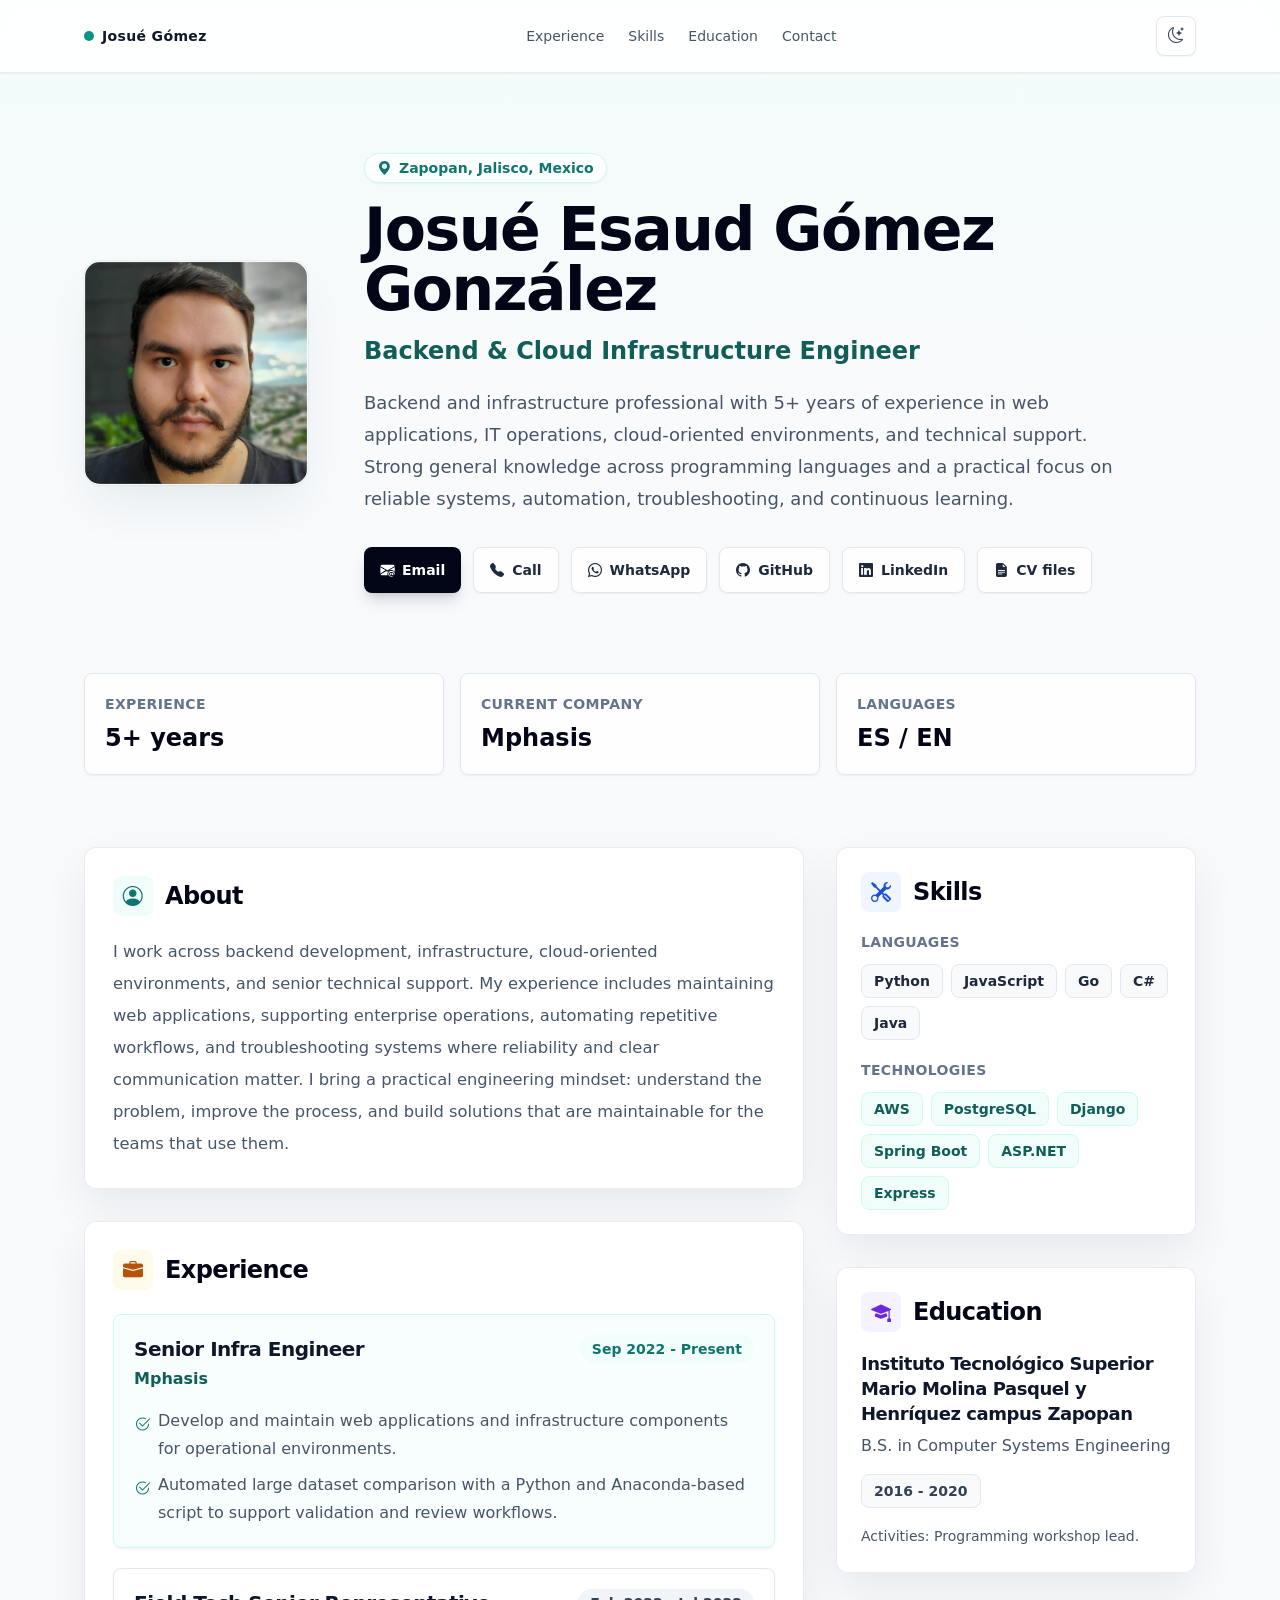
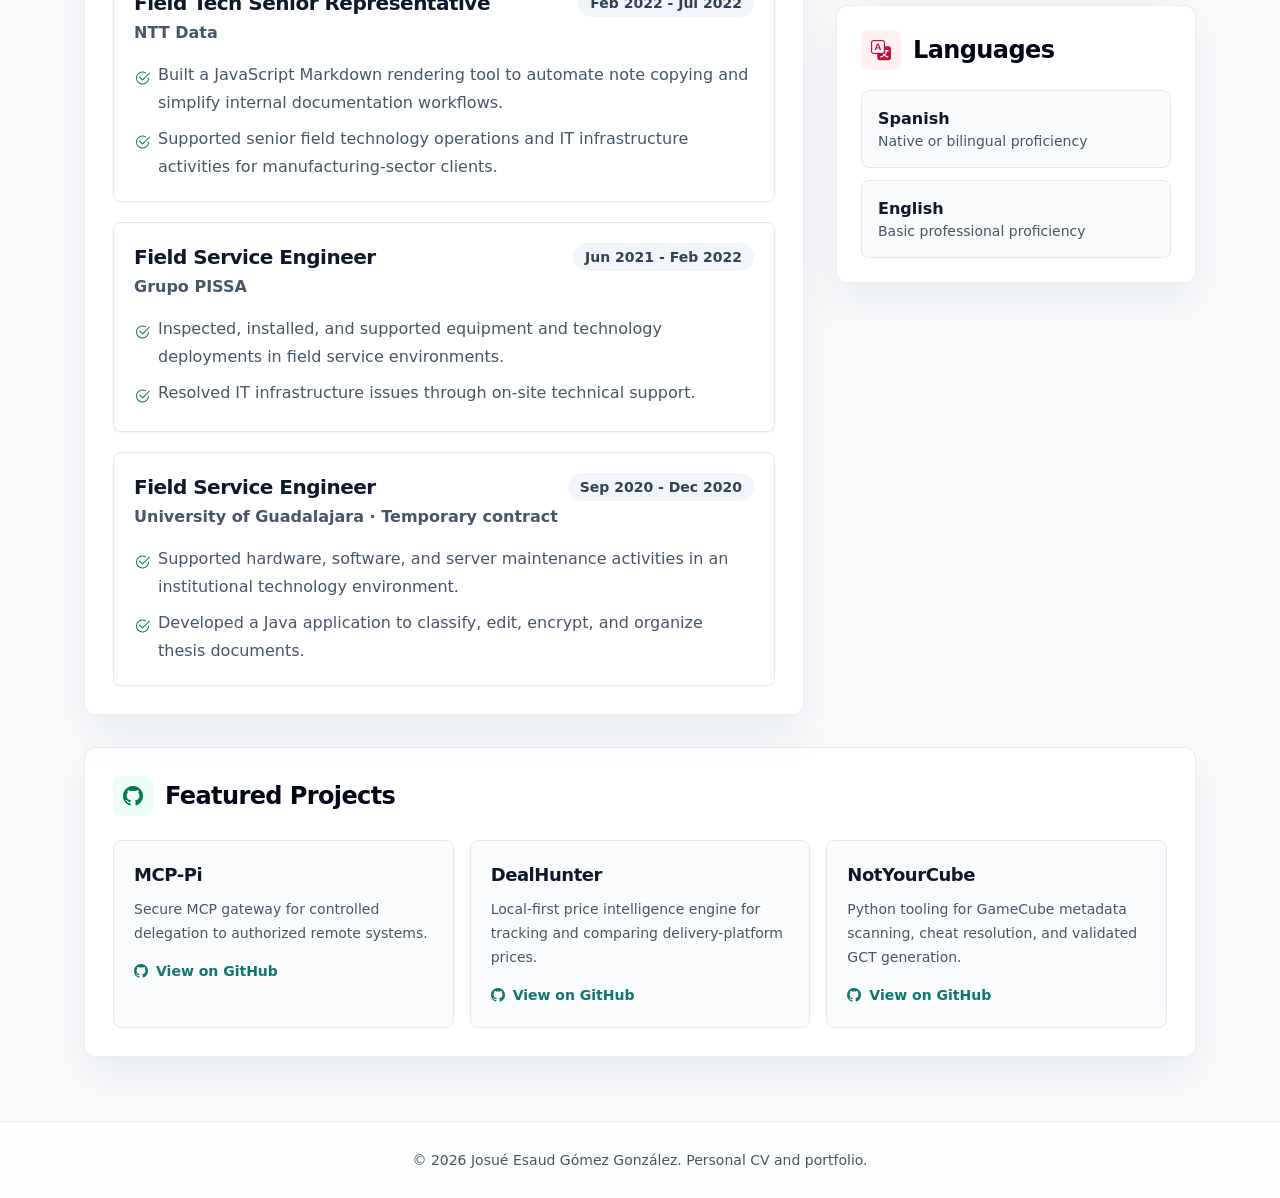
==== index.html @ a902cd9a "Add featured projects to portfolio" ====
<!DOCTYPE html>
<html lang="en">
  <head>
    <meta charset="UTF-8" />
    <meta
      http-equiv="Content-Security-Policy"
      content="default-src 'self'; script-src 'self'; style-src 'self'; img-src 'self'; font-src 'self'; connect-src 'none'; object-src 'none'; base-uri 'self'; form-action 'none'"
    />
    <meta name="viewport" content="width=device-width, initial-scale=1.0" />
    <title>Josué Esaud Gómez González | Backend &amp; Cloud Infrastructure Engineer</title>
    <meta
      name="description"
      content="Professional CV for Josué Esaud Gómez González, Backend & Cloud Infrastructure Engineer in Zapopan, Jalisco, Mexico, focused on backend development, cloud infrastructure, and enterprise support."
    />
    <meta name="author" content="Josué Esaud Gómez González" />
    <meta
      name="keywords"
      content="Josué Esaud Gómez González, Senior Backend Developer, Senior Infra Engineer, backend development, cloud infrastructure, AWS, Python, JavaScript, Go, C#, Java, PostgreSQL, Django, Spring Boot, ASP.NET, Express, Zapopan, Jalisco, Mexico"
    />
    <meta name="robots" content="index, follow" />

    <link rel="canonical" href="https://yorologo.com/" />
    <link rel="icon" href="assets/profile.jpeg" type="image/jpeg" />

    <meta property="og:type" content="profile" />
    <meta property="og:locale" content="en_US" />
    <meta property="og:site_name" content="Josué Esaud Gómez González Portfolio" />
    <meta
      property="og:title"
      content="Josué Esaud Gómez González | Backend &amp; Cloud Infrastructure Engineer"
    />
    <meta
      property="og:description"
      content="Professional portfolio and CV focused on backend development, cloud infrastructure, enterprise support, and automation."
    />
    <meta property="og:url" content="https://yorologo.com/" />
    <meta
      property="og:image"
      content="https://yorologo.com/assets/profile.jpeg"
    />
    <meta property="og:image:alt" content="Josué Esaud Gómez González profile photo" />

    <meta name="twitter:card" content="summary" />
    <meta
      name="twitter:title"
      content="Josué Esaud Gómez González | Backend &amp; Cloud Infrastructure Engineer"
    />
    <meta
      name="twitter:description"
      content="Backend development, cloud infrastructure, enterprise support, and automation portfolio based in Zapopan, Jalisco, Mexico."
    />
    <meta
      name="twitter:image"
      content="https://yorologo.com/assets/profile.jpeg"
    />
    <meta name="twitter:image:alt" content="Josué Esaud Gómez González profile photo" />

    <!-- Local, pinned static assets. -->
    <script src="assets/js/site.js"></script>
    <link rel="stylesheet" href="assets/css/site.css" />
    <link rel="stylesheet" href="assets/vendor/bootstrap-icons/bootstrap-icons.min.css" />

  </head>
  <body class="text-slate-700 transition-colors duration-300 dark:text-slate-300">
    <!-- Accessibility: keyboard users can jump past navigation directly to content. -->
    <a
      href="#main-content"
      class="sr-only focus:not-sr-only focus:fixed focus:left-4 focus:top-4 focus:z-50 focus:rounded-lg focus:bg-slate-950 focus:px-4 focus:py-3 focus:text-sm focus:font-semibold focus:text-white dark:focus:bg-white dark:focus:text-slate-950"
    >
      Skip to main content
    </a>

    <div class="min-h-screen">
      <!-- Header / Navigation -->
      <header class="sticky top-0 z-40 border-b border-slate-200/80 bg-white/85 shadow-sm shadow-slate-900/5 backdrop-blur-xl dark:border-slate-800/80 dark:bg-slate-950/80 dark:shadow-black/20">
        <div class="mx-auto flex max-w-6xl items-center justify-between gap-4 px-5 py-4">
          <a
            href="#top"
            class="inline-flex items-center gap-2 text-sm font-semibold tracking-wide text-slate-900 dark:text-white"
            aria-label="Go to top of Josué Esaud Gómez González portfolio"
          >
            <span class="h-2.5 w-2.5 rounded-full bg-teal-600 dark:bg-teal-300" aria-hidden="true"></span>
            Josué Gómez
          </a>
          <nav class="hidden items-center gap-6 text-sm font-medium text-slate-600 dark:text-slate-300 md:flex" aria-label="Primary navigation">
            <a href="#experience" class="hover:text-teal-700 dark:hover:text-teal-300">Experience</a>
            <a href="#skills" class="hover:text-teal-700 dark:hover:text-teal-300">Skills</a>
            <a href="#education" class="hover:text-teal-700 dark:hover:text-teal-300">Education</a>
            <a href="#contact" class="hover:text-teal-700 dark:hover:text-teal-300">Contact</a>
          </nav>
          <button
            id="themeToggle"
            type="button"
            class="inline-flex h-10 w-10 items-center justify-center rounded-lg border border-slate-200 bg-white text-slate-700 shadow-sm transition hover:border-teal-700 hover:text-teal-700 hover:shadow-md dark:border-slate-700 dark:bg-slate-900 dark:text-slate-200 dark:hover:border-teal-300 dark:hover:text-teal-300"
            aria-label="Toggle dark mode"
          >
            <i id="themeIcon" class="bi bi-moon-stars" aria-hidden="true"></i>
          </button>
        </div>
      </header>

      <main id="main-content">
        <!-- Hero -->
        <section id="top" class="scroll-mt-24 mx-auto grid max-w-6xl items-center gap-10 px-5 py-14 md:grid-cols-[240px_1fr] md:py-20" aria-labelledby="profile-heading">
          <div class="mx-auto h-52 w-52 overflow-hidden rounded-2xl border border-white/80 bg-slate-200 shadow-2xl shadow-teal-900/10 ring-1 ring-slate-900/5 dark:border-slate-800 dark:bg-slate-800 dark:shadow-black/40 dark:ring-white/10 md:mx-0 md:h-56 md:w-56">
            <img
              src="assets/profile.jpeg"
              alt="Josué Esaud Gómez González profile photo"
              width="400"
              height="400"
              loading="eager"
              decoding="async"
              fetchpriority="high"
              class="h-full w-full object-cover"
            />
          </div>

          <div class="text-center md:text-left">
            <p class="mb-4 inline-flex items-center gap-2 rounded-full border border-teal-100 bg-white/80 px-3 py-1 text-sm font-semibold text-teal-700 shadow-sm dark:border-teal-900/60 dark:bg-teal-950/70 dark:text-teal-200">
              <i class="bi bi-geo-alt-fill" aria-hidden="true"></i>
              Zapopan, Jalisco, Mexico
            </p>
            <h1 id="profile-heading" class="text-4xl font-extrabold leading-tight tracking-tight text-slate-950 dark:text-white md:text-6xl">
              Josué Esaud Gómez González
            </h1>
            <p class="mt-4 text-xl font-semibold text-teal-800 dark:text-teal-200 md:text-2xl">
              Backend &amp; Cloud Infrastructure Engineer
            </p>
            <p class="mt-5 max-w-3xl text-lg leading-8 text-slate-600 dark:text-slate-300">
              Backend and infrastructure professional with 5+ years of experience in web applications, IT operations, cloud-oriented environments, and technical support. Strong general knowledge across programming languages and a practical focus on reliable systems, automation, troubleshooting, and continuous learning.
            </p>

            <!-- Contact -->
            <nav id="contact" class="scroll-mt-24 mt-8 flex flex-wrap justify-center gap-3 md:justify-start" aria-label="Contact links">
              <a
                href="mailto:esaud@hotmail.es"
                class="inline-flex items-center gap-2 rounded-lg bg-slate-950 px-4 py-3 text-sm font-semibold text-white shadow-lg shadow-slate-900/15 transition hover:-translate-y-0.5 hover:bg-teal-800 hover:shadow-xl dark:bg-white dark:text-slate-950 dark:shadow-black/30 dark:hover:bg-teal-100"
                aria-label="Send email to Josué Esaud Gómez González"
              >
                <i class="bi bi-envelope-at-fill" aria-hidden="true"></i>
                Email
              </a>
              <a
                href="tel:+523321380874"
                class="inline-flex items-center gap-2 rounded-lg border border-slate-200 bg-white/90 px-4 py-3 text-sm font-semibold text-slate-800 shadow-sm transition hover:-translate-y-0.5 hover:border-teal-700 hover:text-teal-700 hover:shadow-md dark:border-slate-700 dark:bg-slate-900/90 dark:text-slate-100 dark:hover:border-teal-300 dark:hover:text-teal-300"
                aria-label="Call Josué Esaud Gómez González"
              >
                <i class="bi bi-telephone-fill" aria-hidden="true"></i>
                Call
              </a>
              <a
                href="https://wa.me/523321380874"
                target="_blank"
                rel="noopener noreferrer"
                class="inline-flex items-center gap-2 rounded-lg border border-slate-200 bg-white/90 px-4 py-3 text-sm font-semibold text-slate-800 shadow-sm transition hover:-translate-y-0.5 hover:border-green-600 hover:text-green-700 hover:shadow-md dark:border-slate-700 dark:bg-slate-900/90 dark:text-slate-100 dark:hover:border-green-400 dark:hover:text-green-300"
                aria-label="Open WhatsApp chat with Josué Esaud Gómez González in a new tab"
              >
                <i class="bi bi-whatsapp" aria-hidden="true"></i>
                WhatsApp
              </a>
              <a
                href="https://github.com/yorologo?tab=repositories"
                target="_blank"
                rel="noopener noreferrer"
                class="inline-flex items-center gap-2 rounded-lg border border-slate-200 bg-white/90 px-4 py-3 text-sm font-semibold text-slate-800 shadow-sm transition hover:-translate-y-0.5 hover:border-slate-900 hover:text-slate-950 hover:shadow-md dark:border-slate-700 dark:bg-slate-900/90 dark:text-slate-100 dark:hover:border-white"
                aria-label="Open Josué Esaud Gómez González GitHub repositories in a new tab"
              >
                <i class="bi bi-github" aria-hidden="true"></i>
                GitHub
              </a>
              <a
                href="https://www.linkedin.com/in/josu%C3%A9-esaud-g%C3%B3mez-gonz%C3%A1lez-85bb54135/"
                target="_blank"
                rel="noopener noreferrer"
                class="inline-flex items-center gap-2 rounded-lg border border-slate-200 bg-white/90 px-4 py-3 text-sm font-semibold text-slate-800 shadow-sm transition hover:-translate-y-0.5 hover:border-blue-600 hover:text-blue-700 hover:shadow-md dark:border-slate-700 dark:bg-slate-900/90 dark:text-slate-100 dark:hover:border-blue-400 dark:hover:text-blue-300"
                aria-label="Open Josué Esaud Gómez González LinkedIn profile in a new tab"
              >
                <i class="bi bi-linkedin" aria-hidden="true"></i>
                LinkedIn
              </a>
              <a
                href="https://drive.google.com/drive/folders/1YwnIzEDvr6CcGWLk0XiVJ188honRPQJV?usp=sharing"
                target="_blank"
                rel="noopener noreferrer"
                class="inline-flex items-center gap-2 rounded-lg border border-slate-200 bg-white/90 px-4 py-3 text-sm font-semibold text-slate-800 shadow-sm transition hover:-translate-y-0.5 hover:border-red-600 hover:text-red-700 hover:shadow-md dark:border-slate-700 dark:bg-slate-900/90 dark:text-slate-100 dark:hover:border-red-400 dark:hover:text-red-300"
                aria-label="Open Josué Esaud Gómez González CV files folder in a new tab"
              >
                <i class="bi bi-file-earmark-text-fill" aria-hidden="true"></i>
                CV files
              </a>
            </nav>
          </div>
        </section>

        <!-- Mobile Quick Links -->
        <nav class="mx-auto -mt-6 grid w-full max-w-md grid-cols-2 gap-3 px-5 pb-10 sm:max-w-2xl sm:grid-cols-4 md:hidden" aria-label="Quick links">
          <a href="#experience" class="inline-flex items-center justify-center whitespace-nowrap rounded-lg border border-slate-200 bg-white/90 px-3 py-2 text-center text-sm font-semibold text-slate-700 shadow-sm dark:border-slate-800 dark:bg-slate-900/90 dark:text-slate-200">Experience</a>
          <a href="#skills" class="inline-flex items-center justify-center whitespace-nowrap rounded-lg border border-slate-200 bg-white/90 px-3 py-2 text-center text-sm font-semibold text-slate-700 shadow-sm dark:border-slate-800 dark:bg-slate-900/90 dark:text-slate-200">Skills</a>
          <a href="#education" class="inline-flex items-center justify-center whitespace-nowrap rounded-lg border border-slate-200 bg-white/90 px-3 py-2 text-center text-sm font-semibold text-slate-700 shadow-sm dark:border-slate-800 dark:bg-slate-900/90 dark:text-slate-200">Education</a>
          <a href="#contact" class="inline-flex items-center justify-center whitespace-nowrap rounded-lg border border-slate-200 bg-white/90 px-3 py-2 text-center text-sm font-semibold text-slate-700 shadow-sm dark:border-slate-800 dark:bg-slate-900/90 dark:text-slate-200">Contact</a>
        </nav>

        <!-- Professional Summary -->
        <section class="mx-auto grid max-w-6xl gap-4 px-5 pb-10 md:grid-cols-3" aria-label="Professional summary">
          <div class="rounded-lg border border-slate-200 bg-white/90 p-5 shadow-sm transition hover:-translate-y-0.5 hover:border-teal-200 hover:shadow-md dark:border-slate-800 dark:bg-slate-900/90 dark:hover:border-teal-900">
            <p class="text-sm font-semibold uppercase tracking-wide text-slate-500 dark:text-slate-400">Experience</p>
            <p class="mt-2 text-2xl font-bold text-slate-950 dark:text-white">5+ years</p>
          </div>
          <div class="rounded-lg border border-slate-200 bg-white/90 p-5 shadow-sm transition hover:-translate-y-0.5 hover:border-teal-200 hover:shadow-md dark:border-slate-800 dark:bg-slate-900/90 dark:hover:border-teal-900">
            <p class="text-sm font-semibold uppercase tracking-wide text-slate-500 dark:text-slate-400">Current Company</p>
            <p class="mt-2 text-2xl font-bold text-slate-950 dark:text-white">Mphasis</p>
          </div>
          <div class="rounded-lg border border-slate-200 bg-white/90 p-5 shadow-sm transition hover:-translate-y-0.5 hover:border-teal-200 hover:shadow-md dark:border-slate-800 dark:bg-slate-900/90 dark:hover:border-teal-900">
            <p class="text-sm font-semibold uppercase tracking-wide text-slate-500 dark:text-slate-400">Languages</p>
            <p class="mt-2 text-2xl font-bold text-slate-950 dark:text-white">ES / EN</p>
          </div>
        </section>

        <!-- Main Content Grid -->
        <div class="mx-auto grid max-w-6xl gap-8 px-5 py-8 lg:grid-cols-[minmax(0,1fr)_360px]">
          <div class="space-y-8">
            <!-- About -->
            <section class="section-card rounded-xl border border-slate-200/80 bg-white/95 p-7 dark:border-slate-800 dark:bg-slate-900/95" aria-labelledby="about-heading">
              <div class="mb-5 flex items-center gap-3">
                <span class="inline-flex h-10 w-10 items-center justify-center rounded-lg bg-teal-50 text-teal-700 dark:bg-teal-950 dark:text-teal-200">
                  <i class="bi bi-person-circle text-xl" aria-hidden="true"></i>
                </span>
                <h2 id="about-heading" class="text-2xl font-extrabold tracking-tight text-slate-950 dark:text-white">About</h2>
              </div>
              <p class="max-w-4xl text-[1.02rem] leading-8 text-slate-600 dark:text-slate-300">
                I work across backend development, infrastructure, cloud-oriented environments, and senior technical support. My experience includes maintaining web applications, supporting enterprise operations, automating repetitive workflows, and troubleshooting systems where reliability and clear communication matter. I bring a practical engineering mindset: understand the problem, improve the process, and build solutions that are maintainable for the teams that use them.
              </p>
            </section>

            <!-- Experience -->
            <section id="experience" class="scroll-mt-24 section-card rounded-xl border border-slate-200/80 bg-white/95 p-7 dark:border-slate-800 dark:bg-slate-900/95" aria-labelledby="experience-heading">
              <div class="mb-6 flex items-center gap-3">
                <span class="inline-flex h-10 w-10 items-center justify-center rounded-lg bg-amber-50 text-amber-700 dark:bg-amber-950 dark:text-amber-200">
                  <i class="bi bi-briefcase-fill text-xl" aria-hidden="true"></i>
                </span>
                <h2 id="experience-heading" class="text-2xl font-extrabold tracking-tight text-slate-950 dark:text-white">Experience</h2>
              </div>

              <div class="space-y-5">
                <article class="rounded-lg border border-teal-100 bg-teal-50/45 p-5 shadow-sm dark:border-teal-900/50 dark:bg-teal-950/20">
                  <div class="flex flex-col gap-2 md:flex-row md:items-start md:justify-between">
                    <div>
                      <h3 class="text-xl font-extrabold tracking-tight text-slate-900 dark:text-white">Senior Infra Engineer</h3>
                      <p class="mt-1 font-semibold text-teal-800 dark:text-teal-200">Mphasis</p>
                    </div>
                    <p class="rounded-full bg-teal-50 px-3 py-1 text-sm font-semibold text-teal-700 dark:bg-teal-950 dark:text-teal-200">Sep 2022 - Present</p>
                  </div>
                  <ul class="mt-4 space-y-2 leading-7 text-slate-600 dark:text-slate-300">
                    <li class="flex gap-2">
                      <i class="bi bi-check2-circle mt-1 text-teal-700 dark:text-teal-300" aria-hidden="true"></i>
                      <span>Develop and maintain web applications and infrastructure components for operational environments.</span>
                    </li>
                    <li class="flex gap-2">
                      <i class="bi bi-check2-circle mt-1 text-teal-700 dark:text-teal-300" aria-hidden="true"></i>
                      <span>Automated large dataset comparison with a Python and Anaconda-based script to support validation and review workflows.</span>
                    </li>
                  </ul>
                </article>

                <article class="rounded-lg border border-slate-200 bg-white/70 p-5 shadow-sm dark:border-slate-800 dark:bg-slate-950/30">
                  <div class="flex flex-col gap-2 md:flex-row md:items-start md:justify-between">
                    <div>
                      <h3 class="text-xl font-extrabold tracking-tight text-slate-900 dark:text-white">Field Tech Senior Representative</h3>
                      <p class="mt-1 font-semibold text-slate-600 dark:text-slate-300">NTT Data</p>
                    </div>
                    <p class="rounded-full bg-slate-100 px-3 py-1 text-sm font-semibold text-slate-700 dark:bg-slate-800 dark:text-slate-200">Feb 2022 - Jul 2022</p>
                  </div>
                  <ul class="mt-4 space-y-2 leading-7 text-slate-600 dark:text-slate-300">
                    <li class="flex gap-2">
                      <i class="bi bi-check2-circle mt-1 text-teal-700 dark:text-teal-300" aria-hidden="true"></i>
                      <span>Built a JavaScript Markdown rendering tool to automate note copying and simplify internal documentation workflows.</span>
                    </li>
                    <li class="flex gap-2">
                      <i class="bi bi-check2-circle mt-1 text-teal-700 dark:text-teal-300" aria-hidden="true"></i>
                      <span>Supported senior field technology operations and IT infrastructure activities for manufacturing-sector clients.</span>
                    </li>
                  </ul>
                </article>

                <article class="rounded-lg border border-slate-200 bg-white/70 p-5 shadow-sm dark:border-slate-800 dark:bg-slate-950/30">
                  <div class="flex flex-col gap-2 md:flex-row md:items-start md:justify-between">
                    <div>
                      <h3 class="text-xl font-extrabold tracking-tight text-slate-900 dark:text-white">Field Service Engineer</h3>
                      <p class="mt-1 font-semibold text-slate-600 dark:text-slate-300">Grupo PISSA</p>
                    </div>
                    <p class="rounded-full bg-slate-100 px-3 py-1 text-sm font-semibold text-slate-700 dark:bg-slate-800 dark:text-slate-200">Jun 2021 - Feb 2022</p>
                  </div>
                  <ul class="mt-4 space-y-2 leading-7 text-slate-600 dark:text-slate-300">
                    <li class="flex gap-2">
                      <i class="bi bi-check2-circle mt-1 text-teal-700 dark:text-teal-300" aria-hidden="true"></i>
                      <span>Inspected, installed, and supported equipment and technology deployments in field service environments.</span>
                    </li>
                    <li class="flex gap-2">
                      <i class="bi bi-check2-circle mt-1 text-teal-700 dark:text-teal-300" aria-hidden="true"></i>
                      <span>Resolved IT infrastructure issues through on-site technical support.</span>
                    </li>
                  </ul>
                </article>

                <article class="rounded-lg border border-slate-200 bg-white/70 p-5 shadow-sm dark:border-slate-800 dark:bg-slate-950/30">
                  <div class="flex flex-col gap-2 md:flex-row md:items-start md:justify-between">
                    <div>
                      <h3 class="text-xl font-extrabold tracking-tight text-slate-900 dark:text-white">Field Service Engineer</h3>
                      <p class="mt-1 font-semibold text-slate-600 dark:text-slate-300">University of Guadalajara · Temporary contract</p>
                    </div>
                    <p class="rounded-full bg-slate-100 px-3 py-1 text-sm font-semibold text-slate-700 dark:bg-slate-800 dark:text-slate-200">Sep 2020 - Dec 2020</p>
                  </div>
                  <ul class="mt-4 space-y-2 leading-7 text-slate-600 dark:text-slate-300">
                    <li class="flex gap-2">
                      <i class="bi bi-check2-circle mt-1 text-teal-700 dark:text-teal-300" aria-hidden="true"></i>
                      <span>Supported hardware, software, and server maintenance activities in an institutional technology environment.</span>
                    </li>
                    <li class="flex gap-2">
                      <i class="bi bi-check2-circle mt-1 text-teal-700 dark:text-teal-300" aria-hidden="true"></i>
                      <span>Developed a Java application to classify, edit, encrypt, and organize thesis documents.</span>
                    </li>
                  </ul>
                </article>
              </div>
            </section>
          </div>

          <!-- Sidebar -->
          <aside class="space-y-8 lg:sticky lg:top-24 lg:self-start">
            <!-- Skills -->
            <section id="skills" class="scroll-mt-24 section-card rounded-xl border border-slate-200/80 bg-white/95 p-6 dark:border-slate-800 dark:bg-slate-900/95" aria-labelledby="skills-heading">
              <div class="mb-5 flex items-center gap-3">
                <span class="inline-flex h-10 w-10 items-center justify-center rounded-lg bg-blue-50 text-blue-700 dark:bg-blue-950 dark:text-blue-200">
                  <i class="bi bi-tools text-xl" aria-hidden="true"></i>
                </span>
                <h2 id="skills-heading" class="text-2xl font-extrabold tracking-tight text-slate-950 dark:text-white">Skills</h2>
              </div>

              <div class="space-y-5">
                <div>
                  <h3 class="mb-3 text-sm font-bold uppercase tracking-wide text-slate-500 dark:text-slate-400">Languages</h3>
                  <div class="flex flex-wrap gap-2">
                    <span class="rounded-lg border border-slate-200 bg-slate-50 px-3 py-1.5 text-sm font-semibold text-slate-800 dark:border-slate-700 dark:bg-slate-800 dark:text-slate-100">Python</span>
                    <span class="rounded-lg border border-slate-200 bg-slate-50 px-3 py-1.5 text-sm font-semibold text-slate-800 dark:border-slate-700 dark:bg-slate-800 dark:text-slate-100">JavaScript</span>
                    <span class="rounded-lg border border-slate-200 bg-slate-50 px-3 py-1.5 text-sm font-semibold text-slate-800 dark:border-slate-700 dark:bg-slate-800 dark:text-slate-100">Go</span>
                    <span class="rounded-lg border border-slate-200 bg-slate-50 px-3 py-1.5 text-sm font-semibold text-slate-800 dark:border-slate-700 dark:bg-slate-800 dark:text-slate-100">C#</span>
                    <span class="rounded-lg border border-slate-200 bg-slate-50 px-3 py-1.5 text-sm font-semibold text-slate-800 dark:border-slate-700 dark:bg-slate-800 dark:text-slate-100">Java</span>
                  </div>
                </div>

                <div>
                  <h3 class="mb-3 text-sm font-bold uppercase tracking-wide text-slate-500 dark:text-slate-400">Technologies</h3>
                  <div class="flex flex-wrap gap-2">
                    <span class="rounded-lg border border-teal-100 bg-teal-50 px-3 py-1.5 text-sm font-semibold text-teal-800 dark:border-teal-900/70 dark:bg-teal-950 dark:text-teal-200">AWS</span>
                    <span class="rounded-lg border border-teal-100 bg-teal-50 px-3 py-1.5 text-sm font-semibold text-teal-800 dark:border-teal-900/70 dark:bg-teal-950 dark:text-teal-200">PostgreSQL</span>
                    <span class="rounded-lg border border-teal-100 bg-teal-50 px-3 py-1.5 text-sm font-semibold text-teal-800 dark:border-teal-900/70 dark:bg-teal-950 dark:text-teal-200">Django</span>
                    <span class="rounded-lg border border-teal-100 bg-teal-50 px-3 py-1.5 text-sm font-semibold text-teal-800 dark:border-teal-900/70 dark:bg-teal-950 dark:text-teal-200">Spring Boot</span>
                    <span class="rounded-lg border border-teal-100 bg-teal-50 px-3 py-1.5 text-sm font-semibold text-teal-800 dark:border-teal-900/70 dark:bg-teal-950 dark:text-teal-200">ASP.NET</span>
                    <span class="rounded-lg border border-teal-100 bg-teal-50 px-3 py-1.5 text-sm font-semibold text-teal-800 dark:border-teal-900/70 dark:bg-teal-950 dark:text-teal-200">Express</span>
                  </div>
                </div>
              </div>
            </section>

            <!-- Education -->
            <section id="education" class="scroll-mt-24 section-card rounded-xl border border-slate-200/80 bg-white/95 p-6 dark:border-slate-800 dark:bg-slate-900/95" aria-labelledby="education-heading">
              <div class="mb-5 flex items-center gap-3">
                <span class="inline-flex h-10 w-10 items-center justify-center rounded-lg bg-violet-50 text-violet-700 dark:bg-violet-950 dark:text-violet-200">
                  <i class="bi bi-mortarboard-fill text-xl" aria-hidden="true"></i>
                </span>
                <h2 id="education-heading" class="text-2xl font-extrabold tracking-tight text-slate-950 dark:text-white">Education</h2>
              </div>
              <h3 class="text-lg font-extrabold leading-snug tracking-tight text-slate-900 dark:text-white">
                Instituto Tecnológico Superior Mario Molina Pasquel y Henríquez campus Zapopan
              </h3>
              <p class="mt-2 text-slate-600 dark:text-slate-300">B.S. in Computer Systems Engineering</p>
              <p class="mt-4 inline-flex rounded-lg border border-slate-200 bg-slate-50 px-3 py-1.5 text-sm font-semibold text-slate-700 dark:border-slate-700 dark:bg-slate-800 dark:text-slate-200">2016 - 2020</p>
              <p class="mt-4 text-sm leading-6 text-slate-600 dark:text-slate-300">
                Activities: Programming workshop lead.
              </p>
            </section>

            <!-- Languages -->
            <section class="section-card rounded-xl border border-slate-200/80 bg-white/95 p-6 dark:border-slate-800 dark:bg-slate-900/95" aria-labelledby="languages-heading">
              <div class="mb-5 flex items-center gap-3">
                <span class="inline-flex h-10 w-10 items-center justify-center rounded-lg bg-rose-50 text-rose-700 dark:bg-rose-950 dark:text-rose-200">
                  <i class="bi bi-translate text-xl" aria-hidden="true"></i>
                </span>
                <h2 id="languages-heading" class="text-2xl font-extrabold tracking-tight text-slate-950 dark:text-white">Languages</h2>
              </div>
              <div class="space-y-3">
                <div class="rounded-lg border border-slate-200 bg-slate-50 p-4 dark:border-slate-800 dark:bg-slate-950/40">
                  <p class="font-bold text-slate-900 dark:text-white">Spanish</p>
                  <p class="text-sm text-slate-600 dark:text-slate-300">Native or bilingual proficiency</p>
                </div>
                <div class="rounded-lg border border-slate-200 bg-slate-50 p-4 dark:border-slate-800 dark:bg-slate-950/40">
                  <p class="font-bold text-slate-900 dark:text-white">English</p>
                  <p class="text-sm text-slate-600 dark:text-slate-300">Basic professional proficiency</p>
                </div>
              </div>
            </section>
          </aside>
        </div>

        <!-- Featured Projects -->
        <section id="projects" class="scroll-mt-24 mx-auto max-w-6xl px-5 pb-16" aria-labelledby="projects-heading">
          <div class="section-card rounded-xl border border-slate-200/80 bg-white/95 p-7 dark:border-slate-800 dark:bg-slate-900/95">
            <div class="mb-6 flex items-center gap-3">
              <span class="inline-flex h-10 w-10 items-center justify-center rounded-lg bg-emerald-50 text-emerald-700 dark:bg-emerald-950 dark:text-emerald-200">
                <i class="bi bi-github text-xl" aria-hidden="true"></i>
              </span>
              <h2 id="projects-heading" class="text-2xl font-extrabold tracking-tight text-slate-950 dark:text-white">Featured Projects</h2>
            </div>

            <div class="grid gap-4 md:grid-cols-3">
              <article class="rounded-lg border border-slate-200 bg-slate-50/80 p-5 transition hover:border-teal-200 hover:bg-white hover:shadow-sm dark:border-slate-800 dark:bg-slate-950/30 dark:hover:border-teal-900 dark:hover:bg-slate-950/50">
                <h3 class="text-lg font-extrabold tracking-tight text-slate-900 dark:text-white">MCP-Pi</h3>
                <p class="mt-2 text-sm leading-6 text-slate-600 dark:text-slate-300">
                  Secure MCP gateway for controlled delegation to authorized remote systems.
                </p>
                <a
                  href="https://github.com/yorologo/MCP-Pi"
                  target="_blank"
                  rel="noopener noreferrer"
                  class="mt-4 inline-flex items-center gap-2 text-sm font-bold text-teal-700 hover:text-teal-900 dark:text-teal-300 dark:hover:text-teal-100"
                  aria-label="Open MCP-Pi on GitHub in a new tab"
                >
                  <i class="bi bi-github" aria-hidden="true"></i>
                  View on GitHub
                </a>
              </article>

              <article class="rounded-lg border border-slate-200 bg-slate-50/80 p-5 transition hover:border-teal-200 hover:bg-white hover:shadow-sm dark:border-slate-800 dark:bg-slate-950/30 dark:hover:border-teal-900 dark:hover:bg-slate-950/50">
                <h3 class="text-lg font-extrabold tracking-tight text-slate-900 dark:text-white">DealHunter</h3>
                <p class="mt-2 text-sm leading-6 text-slate-600 dark:text-slate-300">
                  Local-first price intelligence engine for tracking and comparing delivery-platform prices.
                </p>
                <a
                  href="https://github.com/yorologo/DealHunter"
                  target="_blank"
                  rel="noopener noreferrer"
                  class="mt-4 inline-flex items-center gap-2 text-sm font-bold text-teal-700 hover:text-teal-900 dark:text-teal-300 dark:hover:text-teal-100"
                  aria-label="Open DealHunter on GitHub in a new tab"
                >
                  <i class="bi bi-github" aria-hidden="true"></i>
                  View on GitHub
                </a>
              </article>

              <article class="rounded-lg border border-slate-200 bg-slate-50/80 p-5 transition hover:border-teal-200 hover:bg-white hover:shadow-sm dark:border-slate-800 dark:bg-slate-950/30 dark:hover:border-teal-900 dark:hover:bg-slate-950/50">
                <h3 class="text-lg font-extrabold tracking-tight text-slate-900 dark:text-white">NotYourCube</h3>
                <p class="mt-2 text-sm leading-6 text-slate-600 dark:text-slate-300">
                  Python tooling for GameCube metadata scanning, cheat resolution, and validated GCT generation.
                </p>
                <a
                  href="https://github.com/yorologo/NotYourCube"
                  target="_blank"
                  rel="noopener noreferrer"
                  class="mt-4 inline-flex items-center gap-2 text-sm font-bold text-teal-700 hover:text-teal-900 dark:text-teal-300 dark:hover:text-teal-100"
                  aria-label="Open NotYourCube on GitHub in a new tab"
                >
                  <i class="bi bi-github" aria-hidden="true"></i>
                  View on GitHub
                </a>
              </article>
            </div>
          </div>
        </section>
      </main>

      <!-- Footer -->
      <footer class="border-t border-slate-200/80 bg-white/60 px-5 py-7 text-center text-sm text-slate-600 backdrop-blur dark:border-slate-800 dark:bg-slate-950/60 dark:text-slate-400">
        <p>© <span id="currentYear"></span> Josué Esaud Gómez González. Personal CV and portfolio.</p>
      </footer>
    </div>

  </body>
</html>
---- assets/css/site.css ----
*,:after,:before{--tw-border-spacing-x:0;--tw-border-spacing-y:0;--tw-translate-x:0;--tw-translate-y:0;--tw-rotate:0;--tw-skew-x:0;--tw-skew-y:0;--tw-scale-x:1;--tw-scale-y:1;--tw-pan-x: ;--tw-pan-y: ;--tw-pinch-zoom: ;--tw-scroll-snap-strictness:proximity;--tw-gradient-from-position: ;--tw-gradient-via-position: ;--tw-gradient-to-position: ;--tw-ordinal: ;--tw-slashed-zero: ;--tw-numeric-figure: ;--tw-numeric-spacing: ;--tw-numeric-fraction: ;--tw-ring-inset: ;--tw-ring-offset-width:0px;--tw-ring-offset-color:#fff;--tw-ring-color:rgba(59,130,246,.5);--tw-ring-offset-shadow:0 0 #0000;--tw-ring-shadow:0 0 #0000;--tw-shadow:0 0 #0000;--tw-shadow-colored:0 0 #0000;--tw-blur: ;--tw-brightness: ;--tw-contrast: ;--tw-grayscale: ;--tw-hue-rotate: ;--tw-invert: ;--tw-saturate: ;--tw-sepia: ;--tw-drop-shadow: ;--tw-backdrop-blur: ;--tw-backdrop-brightness: ;--tw-backdrop-contrast: ;--tw-backdrop-grayscale: ;--tw-backdrop-hue-rotate: ;--tw-backdrop-invert: ;--tw-backdrop-opacity: ;--tw-backdrop-saturate: ;--tw-backdrop-sepia: ;--tw-contain-size: ;--tw-contain-layout: ;--tw-contain-paint: ;--tw-contain-style: }::backdrop{--tw-border-spacing-x:0;--tw-border-spacing-y:0;--tw-translate-x:0;--tw-translate-y:0;--tw-rotate:0;--tw-skew-x:0;--tw-skew-y:0;--tw-scale-x:1;--tw-scale-y:1;--tw-pan-x: ;--tw-pan-y: ;--tw-pinch-zoom: ;--tw-scroll-snap-strictness:proximity;--tw-gradient-from-position: ;--tw-gradient-via-position: ;--tw-gradient-to-position: ;--tw-ordinal: ;--tw-slashed-zero: ;--tw-numeric-figure: ;--tw-numeric-spacing: ;--tw-numeric-fraction: ;--tw-ring-inset: ;--tw-ring-offset-width:0px;--tw-ring-offset-color:#fff;--tw-ring-color:rgba(59,130,246,.5);--tw-ring-offset-shadow:0 0 #0000;--tw-ring-shadow:0 0 #0000;--tw-shadow:0 0 #0000;--tw-shadow-colored:0 0 #0000;--tw-blur: ;--tw-brightness: ;--tw-contrast: ;--tw-grayscale: ;--tw-hue-rotate: ;--tw-invert: ;--tw-saturate: ;--tw-sepia: ;--tw-drop-shadow: ;--tw-backdrop-blur: ;--tw-backdrop-brightness: ;--tw-backdrop-contrast: ;--tw-backdrop-grayscale: ;--tw-backdrop-hue-rotate: ;--tw-backdrop-invert: ;--tw-backdrop-opacity: ;--tw-backdrop-saturate: ;--tw-backdrop-sepia: ;--tw-contain-size: ;--tw-contain-layout: ;--tw-contain-paint: ;--tw-contain-style: }/*! tailwindcss v3.4.17 | MIT License | https://tailwindcss.com*/*,:after,:before{box-sizing:border-box;border:0 solid #e5e7eb}:after,:before{--tw-content:""}:host,html{line-height:1.5;-webkit-text-size-adjust:100%;-moz-tab-size:4;-o-tab-size:4;tab-size:4;font-family:ui-sans-serif,system-ui,sans-serif,Apple Color Emoji,Segoe UI Emoji,Segoe UI Symbol,Noto Color Emoji;font-feature-settings:normal;font-variation-settings:normal;-webkit-tap-highlight-color:transparent}body{margin:0;line-height:inherit}hr{height:0;color:inherit;border-top-width:1px}abbr:where([title]){-webkit-text-decoration:underline dotted;text-decoration:underline dotted}h1,h2,h3,h4,h5,h6{font-size:inherit;font-weight:inherit}a{color:inherit;text-decoration:inherit}b,strong{font-weight:bolder}code,kbd,pre,samp{font-family:ui-monospace,SFMono-Regular,Menlo,Monaco,Consolas,Liberation Mono,Courier New,monospace;font-feature-settings:normal;font-variation-settings:normal;font-size:1em}small{font-size:80%}sub,sup{font-size:75%;line-height:0;position:relative;vertical-align:baseline}sub{bottom:-.25em}sup{top:-.5em}table{text-indent:0;border-color:inherit;border-collapse:collapse}button,input,optgroup,select,textarea{font-family:inherit;font-feature-settings:inherit;font-variation-settings:inherit;font-size:100%;font-weight:inherit;line-height:inherit;letter-spacing:inherit;color:inherit;margin:0;padding:0}button,select{text-transform:none}button,input:where([type=button]),input:where([type=reset]),input:where([type=submit]){-webkit-appearance:button;background-color:transparent;background-image:none}:-moz-focusring{outline:auto}:-moz-ui-invalid{box-shadow:none}progress{vertical-align:baseline}::-webkit-inner-spin-button,::-webkit-outer-spin-button{height:auto}[type=search]{-webkit-appearance:textfield;outline-offset:-2px}::-webkit-search-decoration{-webkit-appearance:none}::-webkit-file-upload-button{-webkit-appearance:button;font:inherit}summary{display:list-item}blockquote,dd,dl,figure,h1,h2,h3,h4,h5,h6,hr,p,pre{margin:0}fieldset{margin:0}fieldset,legend{padding:0}menu,ol,ul{list-style:none;margin:0;padding:0}dialog{padding:0}textarea{resize:vertical}input::-moz-placeholder,textarea::-moz-placeholder{opacity:1;color:#9ca3af}input::placeholder,textarea::placeholder{opacity:1;color:#9ca3af}[role=button],button{cursor:pointer}:disabled{cursor:default}audio,canvas,embed,iframe,img,object,svg,video{display:block;vertical-align:middle}img,video{max-width:100%;height:auto}[hidden]:where(:not([hidden=until-found])){display:none}.sr-only{position:absolute;width:1px;height:1px;padding:0;margin:-1px;overflow:hidden;clip:rect(0,0,0,0);white-space:nowrap;border-width:0}.static{position:static}.sticky{position:sticky}.top-0{top:0}.z-40{z-index:40}.mx-auto{margin-left:auto;margin-right:auto}.-mt-6{margin-top:-1.5rem}.mb-3{margin-bottom:.75rem}.mb-4{margin-bottom:1rem}.mb-5{margin-bottom:1.25rem}.mb-6{margin-bottom:1.5rem}.mt-1{margin-top:.25rem}.mt-2{margin-top:.5rem}.mt-4{margin-top:1rem}.mt-5{margin-top:1.25rem}.mt-8{margin-top:2rem}.flex{display:flex}.inline-flex{display:inline-flex}.grid{display:grid}.hidden{display:none}.h-10{height:2.5rem}.h-2\.5{height:.625rem}.h-52{height:13rem}.h-full{height:100%}.min-h-screen{min-height:100vh}.w-10{width:2.5rem}.w-2\.5{width:.625rem}.w-52{width:13rem}.w-full{width:100%}.max-w-3xl{max-width:48rem}.max-w-4xl{max-width:56rem}.max-w-6xl{max-width:72rem}.max-w-md{max-width:28rem}.scroll-mt-24{scroll-margin-top:6rem}.grid-cols-2{grid-template-columns:repeat(2,minmax(0,1fr))}.flex-col{flex-direction:column}.flex-wrap{flex-wrap:wrap}.items-center{align-items:center}.justify-center{justify-content:center}.justify-between{justify-content:space-between}.gap-10{gap:2.5rem}.gap-2{gap:.5rem}.gap-3{gap:.75rem}.gap-4{gap:1rem}.gap-6{gap:1.5rem}.gap-8{gap:2rem}.space-y-2>:not([hidden])~:not([hidden]){--tw-space-y-reverse:0;margin-top:calc(.5rem*(1 - var(--tw-space-y-reverse)));margin-bottom:calc(.5rem*var(--tw-space-y-reverse))}.space-y-3>:not([hidden])~:not([hidden]){--tw-space-y-reverse:0;margin-top:calc(.75rem*(1 - var(--tw-space-y-reverse)));margin-bottom:calc(.75rem*var(--tw-space-y-reverse))}.space-y-5>:not([hidden])~:not([hidden]){--tw-space-y-reverse:0;margin-top:calc(1.25rem*(1 - var(--tw-space-y-reverse)));margin-bottom:calc(1.25rem*var(--tw-space-y-reverse))}.space-y-8>:not([hidden])~:not([hidden]){--tw-space-y-reverse:0;margin-top:calc(2rem*(1 - var(--tw-space-y-reverse)));margin-bottom:calc(2rem*var(--tw-space-y-reverse))}.overflow-hidden{overflow:hidden}.whitespace-nowrap{white-space:nowrap}.rounded-2xl{border-radius:1rem}.rounded-full{border-radius:9999px}.rounded-lg{border-radius:.5rem}.rounded-xl{border-radius:.75rem}.border{border-width:1px}.border-b{border-bottom-width:1px}.border-t{border-top-width:1px}.border-slate-200{--tw-border-opacity:1;border-color:rgb(226 232 240/var(--tw-border-opacity,1))}.border-slate-200\/80{border-color:rgba(226,232,240,.8)}.border-teal-100{--tw-border-opacity:1;border-color:rgb(204 251 241/var(--tw-border-opacity,1))}.border-white\/80{border-color:hsla(0,0%,100%,.8)}.bg-amber-50{--tw-bg-opacity:1;background-color:rgb(255 251 235/var(--tw-bg-opacity,1))}.bg-blue-50{--tw-bg-opacity:1;background-color:rgb(239 246 255/var(--tw-bg-opacity,1))}.bg-emerald-50{--tw-bg-opacity:1;background-color:rgb(236 253 245/var(--tw-bg-opacity,1))}.bg-rose-50{--tw-bg-opacity:1;background-color:rgb(255 241 242/var(--tw-bg-opacity,1))}.bg-slate-100{--tw-bg-opacity:1;background-color:rgb(241 245 249/var(--tw-bg-opacity,1))}.bg-slate-200{--tw-bg-opacity:1;background-color:rgb(226 232 240/var(--tw-bg-opacity,1))}.bg-slate-50{--tw-bg-opacity:1;background-color:rgb(248 250 252/var(--tw-bg-opacity,1))}.bg-slate-50\/80{background-color:rgba(248,250,252,.8)}.bg-slate-950{--tw-bg-opacity:1;background-color:rgb(2 6 23/var(--tw-bg-opacity,1))}.bg-teal-50{--tw-bg-opacity:1;background-color:rgb(240 253 250/var(--tw-bg-opacity,1))}.bg-teal-50\/45{background-color:rgba(240,253,250,.45)}.bg-teal-600{--tw-bg-opacity:1;background-color:rgb(13 148 136/var(--tw-bg-opacity,1))}.bg-violet-50{--tw-bg-opacity:1;background-color:rgb(245 243 255/var(--tw-bg-opacity,1))}.bg-white{--tw-bg-opacity:1;background-color:rgb(255 255 255/var(--tw-bg-opacity,1))}.bg-white\/60{background-color:hsla(0,0%,100%,.6)}.bg-white\/70{background-color:hsla(0,0%,100%,.7)}.bg-white\/80{background-color:hsla(0,0%,100%,.8)}.bg-white\/85{background-color:hsla(0,0%,100%,.85)}.bg-white\/90{background-color:hsla(0,0%,100%,.9)}.bg-white\/95{background-color:hsla(0,0%,100%,.95)}.object-cover{-o-object-fit:cover;object-fit:cover}.p-4{padding:1rem}.p-5{padding:1.25rem}.p-6{padding:1.5rem}.p-7{padding:1.75rem}.px-3{padding-left:.75rem;padding-right:.75rem}.px-4{padding-left:1rem;padding-right:1rem}.px-5{padding-left:1.25rem;padding-right:1.25rem}.py-1{padding-top:.25rem;padding-bottom:.25rem}.py-1\.5{padding-top:.375rem;padding-bottom:.375rem}.py-14{padding-top:3.5rem;padding-bottom:3.5rem}.py-2{padding-top:.5rem;padding-bottom:.5rem}.py-3{padding-top:.75rem;padding-bottom:.75rem}.py-4{padding-top:1rem;padding-bottom:1rem}.py-7{padding-top:1.75rem;padding-bottom:1.75rem}.py-8{padding-top:2rem;padding-bottom:2rem}.pb-10{padding-bottom:2.5rem}.pb-16{padding-bottom:4rem}.text-center{text-align:center}.text-2xl{font-size:1.5rem;line-height:2rem}.text-4xl{font-size:2.25rem;line-height:2.5rem}.text-\[1\.02rem\]{font-size:1.02rem}.text-lg{font-size:1.125rem;line-height:1.75rem}.text-sm{font-size:.875rem;line-height:1.25rem}.text-xl{font-size:1.25rem;line-height:1.75rem}.font-bold{font-weight:700}.font-extrabold{font-weight:800}.font-medium{font-weight:500}.font-semibold{font-weight:600}.uppercase{text-transform:uppercase}.leading-6{line-height:1.5rem}.leading-7{line-height:1.75rem}.leading-8{line-height:2rem}.leading-snug{line-height:1.375}.leading-tight{line-height:1.25}.tracking-tight{letter-spacing:-.025em}.tracking-wide{letter-spacing:.025em}.text-amber-700{--tw-text-opacity:1;color:rgb(180 83 9/var(--tw-text-opacity,1))}.text-blue-700{--tw-text-opacity:1;color:rgb(29 78 216/var(--tw-text-opacity,1))}.text-emerald-700{--tw-text-opacity:1;color:rgb(4 120 87/var(--tw-text-opacity,1))}.text-rose-700{--tw-text-opacity:1;color:rgb(190 18 60/var(--tw-text-opacity,1))}.text-slate-500{--tw-text-opacity:1;color:rgb(100 116 139/var(--tw-text-opacity,1))}.text-slate-600{--tw-text-opacity:1;color:rgb(71 85 105/var(--tw-text-opacity,1))}.text-slate-700{--tw-text-opacity:1;color:rgb(51 65 85/var(--tw-text-opacity,1))}.text-slate-800{--tw-text-opacity:1;color:rgb(30 41 59/var(--tw-text-opacity,1))}.text-slate-900{--tw-text-opacity:1;color:rgb(15 23 42/var(--tw-text-opacity,1))}.text-slate-950{--tw-text-opacity:1;color:rgb(2 6 23/var(--tw-text-opacity,1))}.text-teal-700{--tw-text-opacity:1;color:rgb(15 118 110/var(--tw-text-opacity,1))}.text-teal-800{--tw-text-opacity:1;color:rgb(17 94 89/var(--tw-text-opacity,1))}.text-violet-700{--tw-text-opacity:1;color:rgb(109 40 217/var(--tw-text-opacity,1))}.text-white{--tw-text-opacity:1;color:rgb(255 255 255/var(--tw-text-opacity,1))}.shadow-2xl{--tw-shadow:0 25px 50px -12px rgba(0,0,0,.25);--tw-shadow-colored:0 25px 50px -12px var(--tw-shadow-color)}.shadow-2xl,.shadow-lg{box-shadow:var(--tw-ring-offset-shadow,0 0 #0000),var(--tw-ring-shadow,0 0 #0000),var(--tw-shadow)}.shadow-lg{--tw-shadow:0 10px 15px -3px rgba(0,0,0,.1),0 4px 6px -4px rgba(0,0,0,.1);--tw-shadow-colored:0 10px 15px -3px var(--tw-shadow-color),0 4px 6px -4px var(--tw-shadow-color)}.shadow-sm{--tw-shadow:0 1px 2px 0 rgba(0,0,0,.05);--tw-shadow-colored:0 1px 2px 0 var(--tw-shadow-color);box-shadow:var(--tw-ring-offset-shadow,0 0 #0000),var(--tw-ring-shadow,0 0 #0000),var(--tw-shadow)}.shadow-slate-900\/15{--tw-shadow-color:rgba(15,23,42,.15);--tw-shadow:var(--tw-shadow-colored)}.shadow-slate-900\/5{--tw-shadow-color:rgba(15,23,42,.05);--tw-shadow:var(--tw-shadow-colored)}.shadow-teal-900\/10{--tw-shadow-color:rgba(19,78,74,.1);--tw-shadow:var(--tw-shadow-colored)}.ring-1{--tw-ring-offset-shadow:var(--tw-ring-inset) 0 0 0 var(--tw-ring-offset-width) var(--tw-ring-offset-color);--tw-ring-shadow:var(--tw-ring-inset) 0 0 0 calc(1px + var(--tw-ring-offset-width)) var(--tw-ring-color);box-shadow:var(--tw-ring-offset-shadow),var(--tw-ring-shadow),var(--tw-shadow,0 0 #0000)}.ring-slate-900\/5{--tw-ring-color:rgba(15,23,42,.05)}.backdrop-blur{--tw-backdrop-blur:blur(8px)}.backdrop-blur,.backdrop-blur-xl{-webkit-backdrop-filter:var(--tw-backdrop-blur) var(--tw-backdrop-brightness) var(--tw-backdrop-contrast) var(--tw-backdrop-grayscale) var(--tw-backdrop-hue-rotate) var(--tw-backdrop-invert) var(--tw-backdrop-opacity) var(--tw-backdrop-saturate) var(--tw-backdrop-sepia);backdrop-filter:var(--tw-backdrop-blur) var(--tw-backdrop-brightness) var(--tw-backdrop-contrast) var(--tw-backdrop-grayscale) var(--tw-backdrop-hue-rotate) var(--tw-backdrop-invert) var(--tw-backdrop-opacity) var(--tw-backdrop-saturate) var(--tw-backdrop-sepia)}.backdrop-blur-xl{--tw-backdrop-blur:blur(24px)}.transition{transition-property:color,background-color,border-color,text-decoration-color,fill,stroke,opacity,box-shadow,transform,filter,-webkit-backdrop-filter;transition-property:color,background-color,border-color,text-decoration-color,fill,stroke,opacity,box-shadow,transform,filter,backdrop-filter;transition-property:color,background-color,border-color,text-decoration-color,fill,stroke,opacity,box-shadow,transform,filter,backdrop-filter,-webkit-backdrop-filter;transition-timing-function:cubic-bezier(.4,0,.2,1);transition-duration:.15s}.transition-colors{transition-property:color,background-color,border-color,text-decoration-color,fill,stroke;transition-timing-function:cubic-bezier(.4,0,.2,1);transition-duration:.15s}.duration-300{transition-duration:.3s}:root{color-scheme:light}:root.dark{color-scheme:dark}body{font-family:Inter,ui-sans-serif,system-ui,-apple-system,BlinkMacSystemFont,Segoe UI,sans-serif;background:linear-gradient(180deg,rgba(240,253,250,.72),#f8fafc 360px),#f8fafc}.dark body{background:linear-gradient(180deg,#0f172a,#020617 380px),#020617}a:focus-visible,button:focus-visible{border-radius:.5rem;outline:3px solid #0f766e;outline-offset:3px}.dark a:focus-visible,.dark button:focus-visible{outline-color:#5eead4}.section-card{box-shadow:0 18px 45px rgba(15,23,42,.07);transition:border-color .18s ease,box-shadow .18s ease}.section-card:hover{border-color:rgba(15,118,110,.26);box-shadow:0 22px 52px rgba(15,23,42,.1)}.dark .section-card{box-shadow:0 18px 45px rgba(0,0,0,.32)}.dark .section-card:hover{border-color:rgba(94,234,212,.22);box-shadow:0 22px 52px rgba(0,0,0,.42)}@media (prefers-reduced-motion:reduce){*,:after,:before{scroll-behavior:auto!important;transition-duration:.01ms!important;transition-delay:0ms!important;animation-duration:.01ms!important;animation-iteration-count:1!important}}.hover\:-translate-y-0\.5:hover{--tw-translate-y:-0.125rem;transform:translate(var(--tw-translate-x),var(--tw-translate-y)) rotate(var(--tw-rotate)) skewX(var(--tw-skew-x)) skewY(var(--tw-skew-y)) scaleX(var(--tw-scale-x)) scaleY(var(--tw-scale-y))}.hover\:border-blue-600:hover{--tw-border-opacity:1;border-color:rgb(37 99 235/var(--tw-border-opacity,1))}.hover\:border-green-600:hover{--tw-border-opacity:1;border-color:rgb(22 163 74/var(--tw-border-opacity,1))}.hover\:border-red-600:hover{--tw-border-opacity:1;border-color:rgb(220 38 38/var(--tw-border-opacity,1))}.hover\:border-slate-900:hover{--tw-border-opacity:1;border-color:rgb(15 23 42/var(--tw-border-opacity,1))}.hover\:border-teal-200:hover{--tw-border-opacity:1;border-color:rgb(153 246 228/var(--tw-border-opacity,1))}.hover\:border-teal-700:hover{--tw-border-opacity:1;border-color:rgb(15 118 110/var(--tw-border-opacity,1))}.hover\:bg-teal-800:hover{--tw-bg-opacity:1;background-color:rgb(17 94 89/var(--tw-bg-opacity,1))}.hover\:bg-white:hover{--tw-bg-opacity:1;background-color:rgb(255 255 255/var(--tw-bg-opacity,1))}.hover\:text-blue-700:hover{--tw-text-opacity:1;color:rgb(29 78 216/var(--tw-text-opacity,1))}.hover\:text-green-700:hover{--tw-text-opacity:1;color:rgb(21 128 61/var(--tw-text-opacity,1))}.hover\:text-red-700:hover{--tw-text-opacity:1;color:rgb(185 28 28/var(--tw-text-opacity,1))}.hover\:text-slate-950:hover{--tw-text-opacity:1;color:rgb(2 6 23/var(--tw-text-opacity,1))}.hover\:text-teal-700:hover{--tw-text-opacity:1;color:rgb(15 118 110/var(--tw-text-opacity,1))}.hover\:text-teal-900:hover{--tw-text-opacity:1;color:rgb(19 78 74/var(--tw-text-opacity,1))}.hover\:shadow-md:hover{--tw-shadow:0 4px 6px -1px rgba(0,0,0,.1),0 2px 4px -2px rgba(0,0,0,.1);--tw-shadow-colored:0 4px 6px -1px var(--tw-shadow-color),0 2px 4px -2px var(--tw-shadow-color)}.hover\:shadow-md:hover,.hover\:shadow-sm:hover{box-shadow:var(--tw-ring-offset-shadow,0 0 #0000),var(--tw-ring-shadow,0 0 #0000),var(--tw-shadow)}.hover\:shadow-sm:hover{--tw-shadow:0 1px 2px 0 rgba(0,0,0,.05);--tw-shadow-colored:0 1px 2px 0 var(--tw-shadow-color)}.hover\:shadow-xl:hover{--tw-shadow:0 20px 25px -5px rgba(0,0,0,.1),0 8px 10px -6px rgba(0,0,0,.1);--tw-shadow-colored:0 20px 25px -5px var(--tw-shadow-color),0 8px 10px -6px var(--tw-shadow-color);box-shadow:var(--tw-ring-offset-shadow,0 0 #0000),var(--tw-ring-shadow,0 0 #0000),var(--tw-shadow)}.focus\:not-sr-only:focus{position:static;width:auto;height:auto;padding:0;margin:0;overflow:visible;clip:auto;white-space:normal}.focus\:fixed:focus{position:fixed}.focus\:left-4:focus{left:1rem}.focus\:top-4:focus{top:1rem}.focus\:z-50:focus{z-index:50}.focus\:rounded-lg:focus{border-radius:.5rem}.focus\:bg-slate-950:focus{--tw-bg-opacity:1;background-color:rgb(2 6 23/var(--tw-bg-opacity,1))}.focus\:px-4:focus{padding-left:1rem;padding-right:1rem}.focus\:py-3:focus{padding-top:.75rem;padding-bottom:.75rem}.focus\:text-sm:focus{font-size:.875rem;line-height:1.25rem}.focus\:font-semibold:focus{font-weight:600}.focus\:text-white:focus{--tw-text-opacity:1;color:rgb(255 255 255/var(--tw-text-opacity,1))}.dark\:border-slate-700:is(.dark *){--tw-border-opacity:1;border-color:rgb(51 65 85/var(--tw-border-opacity,1))}.dark\:border-slate-800:is(.dark *){--tw-border-opacity:1;border-color:rgb(30 41 59/var(--tw-border-opacity,1))}.dark\:border-slate-800\/80:is(.dark *){border-color:rgba(30,41,59,.8)}.dark\:border-teal-900\/50:is(.dark *){border-color:rgba(19,78,74,.5)}.dark\:border-teal-900\/60:is(.dark *){border-color:rgba(19,78,74,.6)}.dark\:border-teal-900\/70:is(.dark *){border-color:rgba(19,78,74,.7)}.dark\:bg-amber-950:is(.dark *){--tw-bg-opacity:1;background-color:rgb(69 26 3/var(--tw-bg-opacity,1))}.dark\:bg-blue-950:is(.dark *){--tw-bg-opacity:1;background-color:rgb(23 37 84/var(--tw-bg-opacity,1))}.dark\:bg-emerald-950:is(.dark *){--tw-bg-opacity:1;background-color:rgb(2 44 34/var(--tw-bg-opacity,1))}.dark\:bg-rose-950:is(.dark *){--tw-bg-opacity:1;background-color:rgb(76 5 25/var(--tw-bg-opacity,1))}.dark\:bg-slate-800:is(.dark *){--tw-bg-opacity:1;background-color:rgb(30 41 59/var(--tw-bg-opacity,1))}.dark\:bg-slate-900:is(.dark *){--tw-bg-opacity:1;background-color:rgb(15 23 42/var(--tw-bg-opacity,1))}.dark\:bg-slate-900\/90:is(.dark *){background-color:rgba(15,23,42,.9)}.dark\:bg-slate-900\/95:is(.dark *){background-color:rgba(15,23,42,.95)}.dark\:bg-slate-950\/30:is(.dark *){background-color:rgba(2,6,23,.3)}.dark\:bg-slate-950\/40:is(.dark *){background-color:rgba(2,6,23,.4)}.dark\:bg-slate-950\/60:is(.dark *){background-color:rgba(2,6,23,.6)}.dark\:bg-slate-950\/80:is(.dark *){background-color:rgba(2,6,23,.8)}.dark\:bg-teal-300:is(.dark *){--tw-bg-opacity:1;background-color:rgb(94 234 212/var(--tw-bg-opacity,1))}.dark\:bg-teal-950:is(.dark *){--tw-bg-opacity:1;background-color:rgb(4 47 46/var(--tw-bg-opacity,1))}.dark\:bg-teal-950\/20:is(.dark *){background-color:rgba(4,47,46,.2)}.dark\:bg-teal-950\/70:is(.dark *){background-color:rgba(4,47,46,.7)}.dark\:bg-violet-950:is(.dark *){--tw-bg-opacity:1;background-color:rgb(46 16 101/var(--tw-bg-opacity,1))}.dark\:bg-white:is(.dark *){--tw-bg-opacity:1;background-color:rgb(255 255 255/var(--tw-bg-opacity,1))}.dark\:text-amber-200:is(.dark *){--tw-text-opacity:1;color:rgb(253 230 138/var(--tw-text-opacity,1))}.dark\:text-blue-200:is(.dark *){--tw-text-opacity:1;color:rgb(191 219 254/var(--tw-text-opacity,1))}.dark\:text-emerald-200:is(.dark *){--tw-text-opacity:1;color:rgb(167 243 208/var(--tw-text-opacity,1))}.dark\:text-rose-200:is(.dark *){--tw-text-opacity:1;color:rgb(254 205 211/var(--tw-text-opacity,1))}.dark\:text-slate-100:is(.dark *){--tw-text-opacity:1;color:rgb(241 245 249/var(--tw-text-opacity,1))}.dark\:text-slate-200:is(.dark *){--tw-text-opacity:1;color:rgb(226 232 240/var(--tw-text-opacity,1))}.dark\:text-slate-300:is(.dark *){--tw-text-opacity:1;color:rgb(203 213 225/var(--tw-text-opacity,1))}.dark\:text-slate-400:is(.dark *){--tw-text-opacity:1;color:rgb(148 163 184/var(--tw-text-opacity,1))}.dark\:text-slate-950:is(.dark *){--tw-text-opacity:1;color:rgb(2 6 23/var(--tw-text-opacity,1))}.dark\:text-teal-200:is(.dark *){--tw-text-opacity:1;color:rgb(153 246 228/var(--tw-text-opacity,1))}.dark\:text-teal-300:is(.dark *){--tw-text-opacity:1;color:rgb(94 234 212/var(--tw-text-opacity,1))}.dark\:text-violet-200:is(.dark *){--tw-text-opacity:1;color:rgb(221 214 254/var(--tw-text-opacity,1))}.dark\:text-white:is(.dark *){--tw-text-opacity:1;color:rgb(255 255 255/var(--tw-text-opacity,1))}.dark\:shadow-black\/20:is(.dark *){--tw-shadow-color:rgba(0,0,0,.2);--tw-shadow:var(--tw-shadow-colored)}.dark\:shadow-black\/30:is(.dark *){--tw-shadow-color:rgba(0,0,0,.3);--tw-shadow:var(--tw-shadow-colored)}.dark\:shadow-black\/40:is(.dark *){--tw-shadow-color:rgba(0,0,0,.4);--tw-shadow:var(--tw-shadow-colored)}.dark\:ring-white\/10:is(.dark *){--tw-ring-color:hsla(0,0%,100%,.1)}.dark\:hover\:border-blue-400:hover:is(.dark *){--tw-border-opacity:1;border-color:rgb(96 165 250/var(--tw-border-opacity,1))}.dark\:hover\:border-green-400:hover:is(.dark *){--tw-border-opacity:1;border-color:rgb(74 222 128/var(--tw-border-opacity,1))}.dark\:hover\:border-red-400:hover:is(.dark *){--tw-border-opacity:1;border-color:rgb(248 113 113/var(--tw-border-opacity,1))}.dark\:hover\:border-teal-300:hover:is(.dark *){--tw-border-opacity:1;border-color:rgb(94 234 212/var(--tw-border-opacity,1))}.dark\:hover\:border-teal-900:hover:is(.dark *){--tw-border-opacity:1;border-color:rgb(19 78 74/var(--tw-border-opacity,1))}.dark\:hover\:border-white:hover:is(.dark *){--tw-border-opacity:1;border-color:rgb(255 255 255/var(--tw-border-opacity,1))}.dark\:hover\:bg-slate-950\/50:hover:is(.dark *){background-color:rgba(2,6,23,.5)}.dark\:hover\:bg-teal-100:hover:is(.dark *){--tw-bg-opacity:1;background-color:rgb(204 251 241/var(--tw-bg-opacity,1))}.dark\:hover\:text-blue-300:hover:is(.dark *){--tw-text-opacity:1;color:rgb(147 197 253/var(--tw-text-opacity,1))}.dark\:hover\:text-green-300:hover:is(.dark *){--tw-text-opacity:1;color:rgb(134 239 172/var(--tw-text-opacity,1))}.dark\:hover\:text-red-300:hover:is(.dark *){--tw-text-opacity:1;color:rgb(252 165 165/var(--tw-text-opacity,1))}.dark\:hover\:text-teal-100:hover:is(.dark *){--tw-text-opacity:1;color:rgb(204 251 241/var(--tw-text-opacity,1))}.dark\:hover\:text-teal-300:hover:is(.dark *){--tw-text-opacity:1;color:rgb(94 234 212/var(--tw-text-opacity,1))}.dark\:focus\:bg-white:focus:is(.dark *){--tw-bg-opacity:1;background-color:rgb(255 255 255/var(--tw-bg-opacity,1))}.dark\:focus\:text-slate-950:focus:is(.dark *){--tw-text-opacity:1;color:rgb(2 6 23/var(--tw-text-opacity,1))}@media (min-width:640px){.sm\:max-w-2xl{max-width:42rem}.sm\:grid-cols-4{grid-template-columns:repeat(4,minmax(0,1fr))}}@media (min-width:768px){.md\:mx-0{margin-left:0;margin-right:0}.md\:flex{display:flex}.md\:hidden{display:none}.md\:h-56{height:14rem}.md\:w-56{width:14rem}.md\:grid-cols-3{grid-template-columns:repeat(3,minmax(0,1fr))}.md\:grid-cols-\[240px_1fr\]{grid-template-columns:240px 1fr}.md\:flex-row{flex-direction:row}.md\:items-start{align-items:flex-start}.md\:justify-start{justify-content:flex-start}.md\:justify-between{justify-content:space-between}.md\:py-20{padding-top:5rem;padding-bottom:5rem}.md\:text-left{text-align:left}.md\:text-2xl{font-size:1.5rem;line-height:2rem}.md\:text-6xl{font-size:3.75rem;line-height:1}}@media (min-width:1024px){.lg\:sticky{position:sticky}.lg\:top-24{top:6rem}.lg\:grid-cols-\[minmax\(0\2c 1fr\)_360px\]{grid-template-columns:minmax(0,1fr) 360px}.lg\:self-start{align-self:flex-start}}
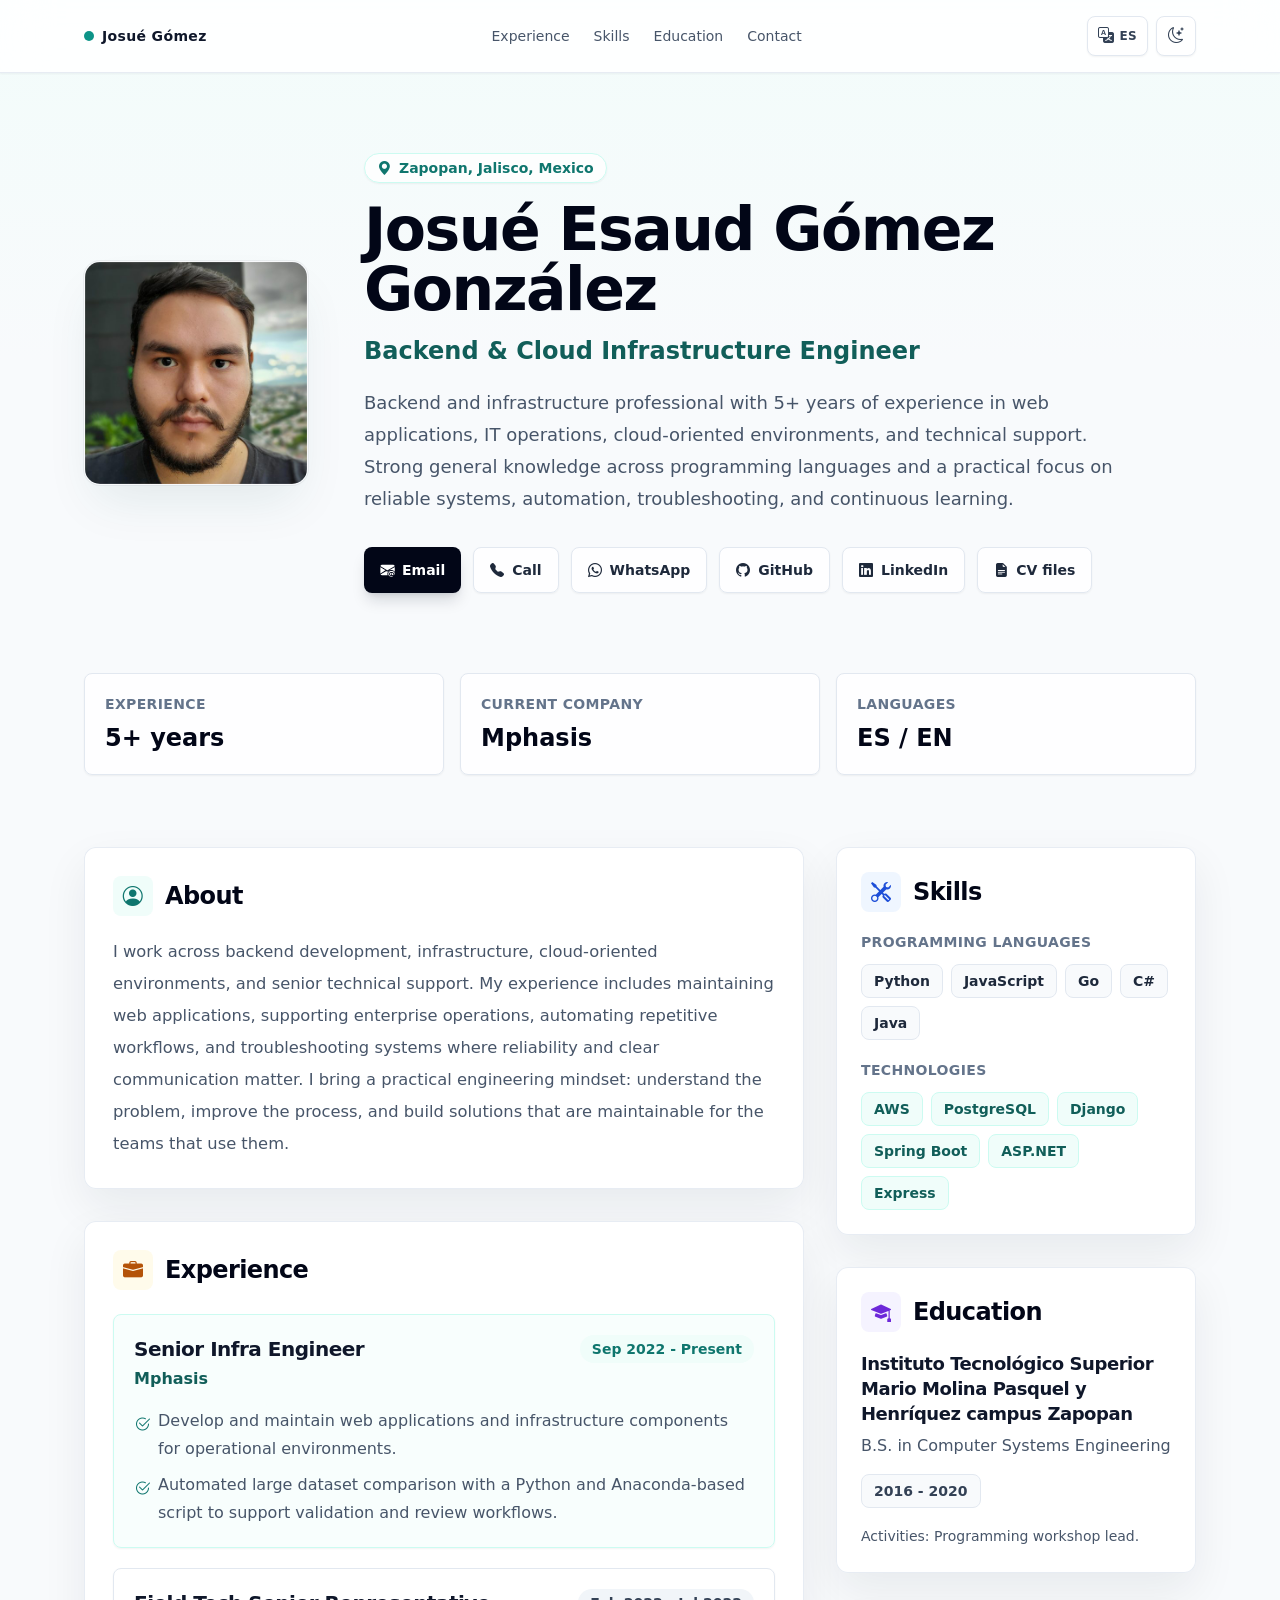
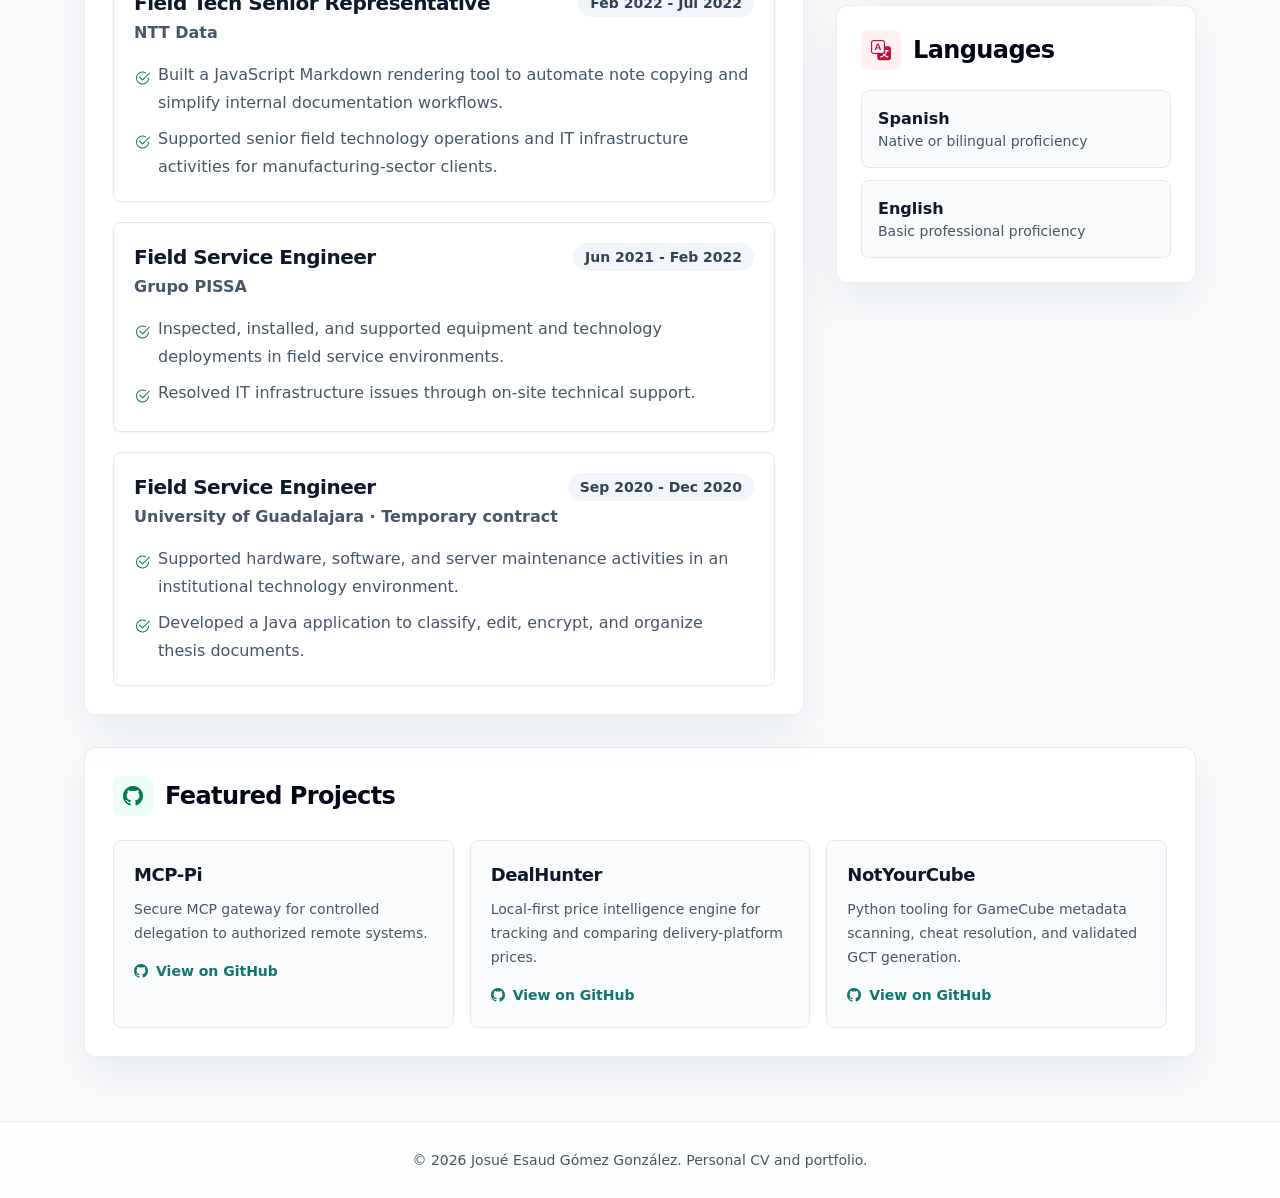
==== commit 4337d8a2: "Add bilingual portfolio toggle" ====
--- a/index.html
+++ b/index.html
@@ -88,14 +88,25 @@
             <a href="#education" class="hover:text-teal-700 dark:hover:text-teal-300">Education</a>
             <a href="#contact" class="hover:text-teal-700 dark:hover:text-teal-300">Contact</a>
           </nav>
-          <button
-            id="themeToggle"
-            type="button"
-            class="inline-flex h-10 w-10 items-center justify-center rounded-lg border border-slate-200 bg-white text-slate-700 shadow-sm transition hover:border-teal-700 hover:text-teal-700 hover:shadow-md dark:border-slate-700 dark:bg-slate-900 dark:text-slate-200 dark:hover:border-teal-300 dark:hover:text-teal-300"
-            aria-label="Toggle dark mode"
-          >
-            <i id="themeIcon" class="bi bi-moon-stars" aria-hidden="true"></i>
-          </button>
+          <div class="flex items-center gap-2">
+            <button
+              id="languageToggle"
+              type="button"
+              class="inline-flex h-10 min-w-10 items-center justify-center gap-1.5 rounded-lg border border-slate-200 bg-white px-2.5 text-slate-700 shadow-sm transition hover:border-teal-700 hover:text-teal-700 hover:shadow-md dark:border-slate-700 dark:bg-slate-900 dark:text-slate-200 dark:hover:border-teal-300 dark:hover:text-teal-300"
+              aria-label="Switch to Spanish"
+            >
+              <i class="bi bi-translate" aria-hidden="true"></i>
+              <span id="languageLabel" class="text-xs font-extrabold tracking-wide">ES</span>
+            </button>
+            <button
+              id="themeToggle"
+              type="button"
+              class="inline-flex h-10 w-10 items-center justify-center rounded-lg border border-slate-200 bg-white text-slate-700 shadow-sm transition hover:border-teal-700 hover:text-teal-700 hover:shadow-md dark:border-slate-700 dark:bg-slate-900 dark:text-slate-200 dark:hover:border-teal-300 dark:hover:text-teal-300"
+              aria-label="Toggle dark mode"
+            >
+              <i id="themeIcon" class="bi bi-moon-stars" aria-hidden="true"></i>
+            </button>
+          </div>
         </div>
       </header>
 
@@ -338,7 +349,7 @@
 
               <div class="space-y-5">
                 <div>
-                  <h3 class="mb-3 text-sm font-bold uppercase tracking-wide text-slate-500 dark:text-slate-400">Languages</h3>
+                  <h3 class="mb-3 text-sm font-bold uppercase tracking-wide text-slate-500 dark:text-slate-400">Programming Languages</h3>
                   <div class="flex flex-wrap gap-2">
                     <span class="rounded-lg border border-slate-200 bg-slate-50 px-3 py-1.5 text-sm font-semibold text-slate-800 dark:border-slate-700 dark:bg-slate-800 dark:text-slate-100">Python</span>
                     <span class="rounded-lg border border-slate-200 bg-slate-50 px-3 py-1.5 text-sm font-semibold text-slate-800 dark:border-slate-700 dark:bg-slate-800 dark:text-slate-100">JavaScript</span>
--- a/assets/css/site.css
+++ b/assets/css/site.css
@@ -1 +1 @@
-*,:after,:before{--tw-border-spacing-x:0;--tw-border-spacing-y:0;--tw-translate-x:0;--tw-translate-y:0;--tw-rotate:0;--tw-skew-x:0;--tw-skew-y:0;--tw-scale-x:1;--tw-scale-y:1;--tw-pan-x: ;--tw-pan-y: ;--tw-pinch-zoom: ;--tw-scroll-snap-strictness:proximity;--tw-gradient-from-position: ;--tw-gradient-via-position: ;--tw-gradient-to-position: ;--tw-ordinal: ;--tw-slashed-zero: ;--tw-numeric-figure: ;--tw-numeric-spacing: ;--tw-numeric-fraction: ;--tw-ring-inset: ;--tw-ring-offset-width:0px;--tw-ring-offset-color:#fff;--tw-ring-color:rgba(59,130,246,.5);--tw-ring-offset-shadow:0 0 #0000;--tw-ring-shadow:0 0 #0000;--tw-shadow:0 0 #0000;--tw-shadow-colored:0 0 #0000;--tw-blur: ;--tw-brightness: ;--tw-contrast: ;--tw-grayscale: ;--tw-hue-rotate: ;--tw-invert: ;--tw-saturate: ;--tw-sepia: ;--tw-drop-shadow: ;--tw-backdrop-blur: ;--tw-backdrop-brightness: ;--tw-backdrop-contrast: ;--tw-backdrop-grayscale: ;--tw-backdrop-hue-rotate: ;--tw-backdrop-invert: ;--tw-backdrop-opacity: ;--tw-backdrop-saturate: ;--tw-backdrop-sepia: ;--tw-contain-size: ;--tw-contain-layout: ;--tw-contain-paint: ;--tw-contain-style: }::backdrop{--tw-border-spacing-x:0;--tw-border-spacing-y:0;--tw-translate-x:0;--tw-translate-y:0;--tw-rotate:0;--tw-skew-x:0;--tw-skew-y:0;--tw-scale-x:1;--tw-scale-y:1;--tw-pan-x: ;--tw-pan-y: ;--tw-pinch-zoom: ;--tw-scroll-snap-strictness:proximity;--tw-gradient-from-position: ;--tw-gradient-via-position: ;--tw-gradient-to-position: ;--tw-ordinal: ;--tw-slashed-zero: ;--tw-numeric-figure: ;--tw-numeric-spacing: ;--tw-numeric-fraction: ;--tw-ring-inset: ;--tw-ring-offset-width:0px;--tw-ring-offset-color:#fff;--tw-ring-color:rgba(59,130,246,.5);--tw-ring-offset-shadow:0 0 #0000;--tw-ring-shadow:0 0 #0000;--tw-shadow:0 0 #0000;--tw-shadow-colored:0 0 #0000;--tw-blur: ;--tw-brightness: ;--tw-contrast: ;--tw-grayscale: ;--tw-hue-rotate: ;--tw-invert: ;--tw-saturate: ;--tw-sepia: ;--tw-drop-shadow: ;--tw-backdrop-blur: ;--tw-backdrop-brightness: ;--tw-backdrop-contrast: ;--tw-backdrop-grayscale: ;--tw-backdrop-hue-rotate: ;--tw-backdrop-invert: ;--tw-backdrop-opacity: ;--tw-backdrop-saturate: ;--tw-backdrop-sepia: ;--tw-contain-size: ;--tw-contain-layout: ;--tw-contain-paint: ;--tw-contain-style: }/*! tailwindcss v3.4.17 | MIT License | https://tailwindcss.com*/*,:after,:before{box-sizing:border-box;border:0 solid #e5e7eb}:after,:before{--tw-content:""}:host,html{line-height:1.5;-webkit-text-size-adjust:100%;-moz-tab-size:4;-o-tab-size:4;tab-size:4;font-family:ui-sans-serif,system-ui,sans-serif,Apple Color Emoji,Segoe UI Emoji,Segoe UI Symbol,Noto Color Emoji;font-feature-settings:normal;font-variation-settings:normal;-webkit-tap-highlight-color:transparent}body{margin:0;line-height:inherit}hr{height:0;color:inherit;border-top-width:1px}abbr:where([title]){-webkit-text-decoration:underline dotted;text-decoration:underline dotted}h1,h2,h3,h4,h5,h6{font-size:inherit;font-weight:inherit}a{color:inherit;text-decoration:inherit}b,strong{font-weight:bolder}code,kbd,pre,samp{font-family:ui-monospace,SFMono-Regular,Menlo,Monaco,Consolas,Liberation Mono,Courier New,monospace;font-feature-settings:normal;font-variation-settings:normal;font-size:1em}small{font-size:80%}sub,sup{font-size:75%;line-height:0;position:relative;vertical-align:baseline}sub{bottom:-.25em}sup{top:-.5em}table{text-indent:0;border-color:inherit;border-collapse:collapse}button,input,optgroup,select,textarea{font-family:inherit;font-feature-settings:inherit;font-variation-settings:inherit;font-size:100%;font-weight:inherit;line-height:inherit;letter-spacing:inherit;color:inherit;margin:0;padding:0}button,select{text-transform:none}button,input:where([type=button]),input:where([type=reset]),input:where([type=submit]){-webkit-appearance:button;background-color:transparent;background-image:none}:-moz-focusring{outline:auto}:-moz-ui-invalid{box-shadow:none}progress{vertical-align:baseline}::-webkit-inner-spin-button,::-webkit-outer-spin-button{height:auto}[type=search]{-webkit-appearance:textfield;outline-offset:-2px}::-webkit-search-decoration{-webkit-appearance:none}::-webkit-file-upload-button{-webkit-appearance:button;font:inherit}summary{display:list-item}blockquote,dd,dl,figure,h1,h2,h3,h4,h5,h6,hr,p,pre{margin:0}fieldset{margin:0}fieldset,legend{padding:0}menu,ol,ul{list-style:none;margin:0;padding:0}dialog{padding:0}textarea{resize:vertical}input::-moz-placeholder,textarea::-moz-placeholder{opacity:1;color:#9ca3af}input::placeholder,textarea::placeholder{opacity:1;color:#9ca3af}[role=button],button{cursor:pointer}:disabled{cursor:default}audio,canvas,embed,iframe,img,object,svg,video{display:block;vertical-align:middle}img,video{max-width:100%;height:auto}[hidden]:where(:not([hidden=until-found])){display:none}.sr-only{position:absolute;width:1px;height:1px;padding:0;margin:-1px;overflow:hidden;clip:rect(0,0,0,0);white-space:nowrap;border-width:0}.static{position:static}.sticky{position:sticky}.top-0{top:0}.z-40{z-index:40}.mx-auto{margin-left:auto;margin-right:auto}.-mt-6{margin-top:-1.5rem}.mb-3{margin-bottom:.75rem}.mb-4{margin-bottom:1rem}.mb-5{margin-bottom:1.25rem}.mb-6{margin-bottom:1.5rem}.mt-1{margin-top:.25rem}.mt-2{margin-top:.5rem}.mt-4{margin-top:1rem}.mt-5{margin-top:1.25rem}.mt-8{margin-top:2rem}.flex{display:flex}.inline-flex{display:inline-flex}.grid{display:grid}.hidden{display:none}.h-10{height:2.5rem}.h-2\.5{height:.625rem}.h-52{height:13rem}.h-full{height:100%}.min-h-screen{min-height:100vh}.w-10{width:2.5rem}.w-2\.5{width:.625rem}.w-52{width:13rem}.w-full{width:100%}.max-w-3xl{max-width:48rem}.max-w-4xl{max-width:56rem}.max-w-6xl{max-width:72rem}.max-w-md{max-width:28rem}.scroll-mt-24{scroll-margin-top:6rem}.grid-cols-2{grid-template-columns:repeat(2,minmax(0,1fr))}.flex-col{flex-direction:column}.flex-wrap{flex-wrap:wrap}.items-center{align-items:center}.justify-center{justify-content:center}.justify-between{justify-content:space-between}.gap-10{gap:2.5rem}.gap-2{gap:.5rem}.gap-3{gap:.75rem}.gap-4{gap:1rem}.gap-6{gap:1.5rem}.gap-8{gap:2rem}.space-y-2>:not([hidden])~:not([hidden]){--tw-space-y-reverse:0;margin-top:calc(.5rem*(1 - var(--tw-space-y-reverse)));margin-bottom:calc(.5rem*var(--tw-space-y-reverse))}.space-y-3>:not([hidden])~:not([hidden]){--tw-space-y-reverse:0;margin-top:calc(.75rem*(1 - var(--tw-space-y-reverse)));margin-bottom:calc(.75rem*var(--tw-space-y-reverse))}.space-y-5>:not([hidden])~:not([hidden]){--tw-space-y-reverse:0;margin-top:calc(1.25rem*(1 - var(--tw-space-y-reverse)));margin-bottom:calc(1.25rem*var(--tw-space-y-reverse))}.space-y-8>:not([hidden])~:not([hidden]){--tw-space-y-reverse:0;margin-top:calc(2rem*(1 - var(--tw-space-y-reverse)));margin-bottom:calc(2rem*var(--tw-space-y-reverse))}.overflow-hidden{overflow:hidden}.whitespace-nowrap{white-space:nowrap}.rounded-2xl{border-radius:1rem}.rounded-full{border-radius:9999px}.rounded-lg{border-radius:.5rem}.rounded-xl{border-radius:.75rem}.border{border-width:1px}.border-b{border-bottom-width:1px}.border-t{border-top-width:1px}.border-slate-200{--tw-border-opacity:1;border-color:rgb(226 232 240/var(--tw-border-opacity,1))}.border-slate-200\/80{border-color:rgba(226,232,240,.8)}.border-teal-100{--tw-border-opacity:1;border-color:rgb(204 251 241/var(--tw-border-opacity,1))}.border-white\/80{border-color:hsla(0,0%,100%,.8)}.bg-amber-50{--tw-bg-opacity:1;background-color:rgb(255 251 235/var(--tw-bg-opacity,1))}.bg-blue-50{--tw-bg-opacity:1;background-color:rgb(239 246 255/var(--tw-bg-opacity,1))}.bg-emerald-50{--tw-bg-opacity:1;background-color:rgb(236 253 245/var(--tw-bg-opacity,1))}.bg-rose-50{--tw-bg-opacity:1;background-color:rgb(255 241 242/var(--tw-bg-opacity,1))}.bg-slate-100{--tw-bg-opacity:1;background-color:rgb(241 245 249/var(--tw-bg-opacity,1))}.bg-slate-200{--tw-bg-opacity:1;background-color:rgb(226 232 240/var(--tw-bg-opacity,1))}.bg-slate-50{--tw-bg-opacity:1;background-color:rgb(248 250 252/var(--tw-bg-opacity,1))}.bg-slate-50\/80{background-color:rgba(248,250,252,.8)}.bg-slate-950{--tw-bg-opacity:1;background-color:rgb(2 6 23/var(--tw-bg-opacity,1))}.bg-teal-50{--tw-bg-opacity:1;background-color:rgb(240 253 250/var(--tw-bg-opacity,1))}.bg-teal-50\/45{background-color:rgba(240,253,250,.45)}.bg-teal-600{--tw-bg-opacity:1;background-color:rgb(13 148 136/var(--tw-bg-opacity,1))}.bg-violet-50{--tw-bg-opacity:1;background-color:rgb(245 243 255/var(--tw-bg-opacity,1))}.bg-white{--tw-bg-opacity:1;background-color:rgb(255 255 255/var(--tw-bg-opacity,1))}.bg-white\/60{background-color:hsla(0,0%,100%,.6)}.bg-white\/70{background-color:hsla(0,0%,100%,.7)}.bg-white\/80{background-color:hsla(0,0%,100%,.8)}.bg-white\/85{background-color:hsla(0,0%,100%,.85)}.bg-white\/90{background-color:hsla(0,0%,100%,.9)}.bg-white\/95{background-color:hsla(0,0%,100%,.95)}.object-cover{-o-object-fit:cover;object-fit:cover}.p-4{padding:1rem}.p-5{padding:1.25rem}.p-6{padding:1.5rem}.p-7{padding:1.75rem}.px-3{padding-left:.75rem;padding-right:.75rem}.px-4{padding-left:1rem;padding-right:1rem}.px-5{padding-left:1.25rem;padding-right:1.25rem}.py-1{padding-top:.25rem;padding-bottom:.25rem}.py-1\.5{padding-top:.375rem;padding-bottom:.375rem}.py-14{padding-top:3.5rem;padding-bottom:3.5rem}.py-2{padding-top:.5rem;padding-bottom:.5rem}.py-3{padding-top:.75rem;padding-bottom:.75rem}.py-4{padding-top:1rem;padding-bottom:1rem}.py-7{padding-top:1.75rem;padding-bottom:1.75rem}.py-8{padding-top:2rem;padding-bottom:2rem}.pb-10{padding-bottom:2.5rem}.pb-16{padding-bottom:4rem}.text-center{text-align:center}.text-2xl{font-size:1.5rem;line-height:2rem}.text-4xl{font-size:2.25rem;line-height:2.5rem}.text-\[1\.02rem\]{font-size:1.02rem}.text-lg{font-size:1.125rem;line-height:1.75rem}.text-sm{font-size:.875rem;line-height:1.25rem}.text-xl{font-size:1.25rem;line-height:1.75rem}.font-bold{font-weight:700}.font-extrabold{font-weight:800}.font-medium{font-weight:500}.font-semibold{font-weight:600}.uppercase{text-transform:uppercase}.leading-6{line-height:1.5rem}.leading-7{line-height:1.75rem}.leading-8{line-height:2rem}.leading-snug{line-height:1.375}.leading-tight{line-height:1.25}.tracking-tight{letter-spacing:-.025em}.tracking-wide{letter-spacing:.025em}.text-amber-700{--tw-text-opacity:1;color:rgb(180 83 9/var(--tw-text-opacity,1))}.text-blue-700{--tw-text-opacity:1;color:rgb(29 78 216/var(--tw-text-opacity,1))}.text-emerald-700{--tw-text-opacity:1;color:rgb(4 120 87/var(--tw-text-opacity,1))}.text-rose-700{--tw-text-opacity:1;color:rgb(190 18 60/var(--tw-text-opacity,1))}.text-slate-500{--tw-text-opacity:1;color:rgb(100 116 139/var(--tw-text-opacity,1))}.text-slate-600{--tw-text-opacity:1;color:rgb(71 85 105/var(--tw-text-opacity,1))}.text-slate-700{--tw-text-opacity:1;color:rgb(51 65 85/var(--tw-text-opacity,1))}.text-slate-800{--tw-text-opacity:1;color:rgb(30 41 59/var(--tw-text-opacity,1))}.text-slate-900{--tw-text-opacity:1;color:rgb(15 23 42/var(--tw-text-opacity,1))}.text-slate-950{--tw-text-opacity:1;color:rgb(2 6 23/var(--tw-text-opacity,1))}.text-teal-700{--tw-text-opacity:1;color:rgb(15 118 110/var(--tw-text-opacity,1))}.text-teal-800{--tw-text-opacity:1;color:rgb(17 94 89/var(--tw-text-opacity,1))}.text-violet-700{--tw-text-opacity:1;color:rgb(109 40 217/var(--tw-text-opacity,1))}.text-white{--tw-text-opacity:1;color:rgb(255 255 255/var(--tw-text-opacity,1))}.shadow-2xl{--tw-shadow:0 25px 50px -12px rgba(0,0,0,.25);--tw-shadow-colored:0 25px 50px -12px var(--tw-shadow-color)}.shadow-2xl,.shadow-lg{box-shadow:var(--tw-ring-offset-shadow,0 0 #0000),var(--tw-ring-shadow,0 0 #0000),var(--tw-shadow)}.shadow-lg{--tw-shadow:0 10px 15px -3px rgba(0,0,0,.1),0 4px 6px -4px rgba(0,0,0,.1);--tw-shadow-colored:0 10px 15px -3px var(--tw-shadow-color),0 4px 6px -4px var(--tw-shadow-color)}.shadow-sm{--tw-shadow:0 1px 2px 0 rgba(0,0,0,.05);--tw-shadow-colored:0 1px 2px 0 var(--tw-shadow-color);box-shadow:var(--tw-ring-offset-shadow,0 0 #0000),var(--tw-ring-shadow,0 0 #0000),var(--tw-shadow)}.shadow-slate-900\/15{--tw-shadow-color:rgba(15,23,42,.15);--tw-shadow:var(--tw-shadow-colored)}.shadow-slate-900\/5{--tw-shadow-color:rgba(15,23,42,.05);--tw-shadow:var(--tw-shadow-colored)}.shadow-teal-900\/10{--tw-shadow-color:rgba(19,78,74,.1);--tw-shadow:var(--tw-shadow-colored)}.ring-1{--tw-ring-offset-shadow:var(--tw-ring-inset) 0 0 0 var(--tw-ring-offset-width) var(--tw-ring-offset-color);--tw-ring-shadow:var(--tw-ring-inset) 0 0 0 calc(1px + var(--tw-ring-offset-width)) var(--tw-ring-color);box-shadow:var(--tw-ring-offset-shadow),var(--tw-ring-shadow),var(--tw-shadow,0 0 #0000)}.ring-slate-900\/5{--tw-ring-color:rgba(15,23,42,.05)}.backdrop-blur{--tw-backdrop-blur:blur(8px)}.backdrop-blur,.backdrop-blur-xl{-webkit-backdrop-filter:var(--tw-backdrop-blur) var(--tw-backdrop-brightness) var(--tw-backdrop-contrast) var(--tw-backdrop-grayscale) var(--tw-backdrop-hue-rotate) var(--tw-backdrop-invert) var(--tw-backdrop-opacity) var(--tw-backdrop-saturate) var(--tw-backdrop-sepia);backdrop-filter:var(--tw-backdrop-blur) var(--tw-backdrop-brightness) var(--tw-backdrop-contrast) var(--tw-backdrop-grayscale) var(--tw-backdrop-hue-rotate) var(--tw-backdrop-invert) var(--tw-backdrop-opacity) var(--tw-backdrop-saturate) var(--tw-backdrop-sepia)}.backdrop-blur-xl{--tw-backdrop-blur:blur(24px)}.transition{transition-property:color,background-color,border-color,text-decoration-color,fill,stroke,opacity,box-shadow,transform,filter,-webkit-backdrop-filter;transition-property:color,background-color,border-color,text-decoration-color,fill,stroke,opacity,box-shadow,transform,filter,backdrop-filter;transition-property:color,background-color,border-color,text-decoration-color,fill,stroke,opacity,box-shadow,transform,filter,backdrop-filter,-webkit-backdrop-filter;transition-timing-function:cubic-bezier(.4,0,.2,1);transition-duration:.15s}.transition-colors{transition-property:color,background-color,border-color,text-decoration-color,fill,stroke;transition-timing-function:cubic-bezier(.4,0,.2,1);transition-duration:.15s}.duration-300{transition-duration:.3s}:root{color-scheme:light}:root.dark{color-scheme:dark}body{font-family:Inter,ui-sans-serif,system-ui,-apple-system,BlinkMacSystemFont,Segoe UI,sans-serif;background:linear-gradient(180deg,rgba(240,253,250,.72),#f8fafc 360px),#f8fafc}.dark body{background:linear-gradient(180deg,#0f172a,#020617 380px),#020617}a:focus-visible,button:focus-visible{border-radius:.5rem;outline:3px solid #0f766e;outline-offset:3px}.dark a:focus-visible,.dark button:focus-visible{outline-color:#5eead4}.section-card{box-shadow:0 18px 45px rgba(15,23,42,.07);transition:border-color .18s ease,box-shadow .18s ease}.section-card:hover{border-color:rgba(15,118,110,.26);box-shadow:0 22px 52px rgba(15,23,42,.1)}.dark .section-card{box-shadow:0 18px 45px rgba(0,0,0,.32)}.dark .section-card:hover{border-color:rgba(94,234,212,.22);box-shadow:0 22px 52px rgba(0,0,0,.42)}@media (prefers-reduced-motion:reduce){*,:after,:before{scroll-behavior:auto!important;transition-duration:.01ms!important;transition-delay:0ms!important;animation-duration:.01ms!important;animation-iteration-count:1!important}}.hover\:-translate-y-0\.5:hover{--tw-translate-y:-0.125rem;transform:translate(var(--tw-translate-x),var(--tw-translate-y)) rotate(var(--tw-rotate)) skewX(var(--tw-skew-x)) skewY(var(--tw-skew-y)) scaleX(var(--tw-scale-x)) scaleY(var(--tw-scale-y))}.hover\:border-blue-600:hover{--tw-border-opacity:1;border-color:rgb(37 99 235/var(--tw-border-opacity,1))}.hover\:border-green-600:hover{--tw-border-opacity:1;border-color:rgb(22 163 74/var(--tw-border-opacity,1))}.hover\:border-red-600:hover{--tw-border-opacity:1;border-color:rgb(220 38 38/var(--tw-border-opacity,1))}.hover\:border-slate-900:hover{--tw-border-opacity:1;border-color:rgb(15 23 42/var(--tw-border-opacity,1))}.hover\:border-teal-200:hover{--tw-border-opacity:1;border-color:rgb(153 246 228/var(--tw-border-opacity,1))}.hover\:border-teal-700:hover{--tw-border-opacity:1;border-color:rgb(15 118 110/var(--tw-border-opacity,1))}.hover\:bg-teal-800:hover{--tw-bg-opacity:1;background-color:rgb(17 94 89/var(--tw-bg-opacity,1))}.hover\:bg-white:hover{--tw-bg-opacity:1;background-color:rgb(255 255 255/var(--tw-bg-opacity,1))}.hover\:text-blue-700:hover{--tw-text-opacity:1;color:rgb(29 78 216/var(--tw-text-opacity,1))}.hover\:text-green-700:hover{--tw-text-opacity:1;color:rgb(21 128 61/var(--tw-text-opacity,1))}.hover\:text-red-700:hover{--tw-text-opacity:1;color:rgb(185 28 28/var(--tw-text-opacity,1))}.hover\:text-slate-950:hover{--tw-text-opacity:1;color:rgb(2 6 23/var(--tw-text-opacity,1))}.hover\:text-teal-700:hover{--tw-text-opacity:1;color:rgb(15 118 110/var(--tw-text-opacity,1))}.hover\:text-teal-900:hover{--tw-text-opacity:1;color:rgb(19 78 74/var(--tw-text-opacity,1))}.hover\:shadow-md:hover{--tw-shadow:0 4px 6px -1px rgba(0,0,0,.1),0 2px 4px -2px rgba(0,0,0,.1);--tw-shadow-colored:0 4px 6px -1px var(--tw-shadow-color),0 2px 4px -2px var(--tw-shadow-color)}.hover\:shadow-md:hover,.hover\:shadow-sm:hover{box-shadow:var(--tw-ring-offset-shadow,0 0 #0000),var(--tw-ring-shadow,0 0 #0000),var(--tw-shadow)}.hover\:shadow-sm:hover{--tw-shadow:0 1px 2px 0 rgba(0,0,0,.05);--tw-shadow-colored:0 1px 2px 0 var(--tw-shadow-color)}.hover\:shadow-xl:hover{--tw-shadow:0 20px 25px -5px rgba(0,0,0,.1),0 8px 10px -6px rgba(0,0,0,.1);--tw-shadow-colored:0 20px 25px -5px var(--tw-shadow-color),0 8px 10px -6px var(--tw-shadow-color);box-shadow:var(--tw-ring-offset-shadow,0 0 #0000),var(--tw-ring-shadow,0 0 #0000),var(--tw-shadow)}.focus\:not-sr-only:focus{position:static;width:auto;height:auto;padding:0;margin:0;overflow:visible;clip:auto;white-space:normal}.focus\:fixed:focus{position:fixed}.focus\:left-4:focus{left:1rem}.focus\:top-4:focus{top:1rem}.focus\:z-50:focus{z-index:50}.focus\:rounded-lg:focus{border-radius:.5rem}.focus\:bg-slate-950:focus{--tw-bg-opacity:1;background-color:rgb(2 6 23/var(--tw-bg-opacity,1))}.focus\:px-4:focus{padding-left:1rem;padding-right:1rem}.focus\:py-3:focus{padding-top:.75rem;padding-bottom:.75rem}.focus\:text-sm:focus{font-size:.875rem;line-height:1.25rem}.focus\:font-semibold:focus{font-weight:600}.focus\:text-white:focus{--tw-text-opacity:1;color:rgb(255 255 255/var(--tw-text-opacity,1))}.dark\:border-slate-700:is(.dark *){--tw-border-opacity:1;border-color:rgb(51 65 85/var(--tw-border-opacity,1))}.dark\:border-slate-800:is(.dark *){--tw-border-opacity:1;border-color:rgb(30 41 59/var(--tw-border-opacity,1))}.dark\:border-slate-800\/80:is(.dark *){border-color:rgba(30,41,59,.8)}.dark\:border-teal-900\/50:is(.dark *){border-color:rgba(19,78,74,.5)}.dark\:border-teal-900\/60:is(.dark *){border-color:rgba(19,78,74,.6)}.dark\:border-teal-900\/70:is(.dark *){border-color:rgba(19,78,74,.7)}.dark\:bg-amber-950:is(.dark *){--tw-bg-opacity:1;background-color:rgb(69 26 3/var(--tw-bg-opacity,1))}.dark\:bg-blue-950:is(.dark *){--tw-bg-opacity:1;background-color:rgb(23 37 84/var(--tw-bg-opacity,1))}.dark\:bg-emerald-950:is(.dark *){--tw-bg-opacity:1;background-color:rgb(2 44 34/var(--tw-bg-opacity,1))}.dark\:bg-rose-950:is(.dark *){--tw-bg-opacity:1;background-color:rgb(76 5 25/var(--tw-bg-opacity,1))}.dark\:bg-slate-800:is(.dark *){--tw-bg-opacity:1;background-color:rgb(30 41 59/var(--tw-bg-opacity,1))}.dark\:bg-slate-900:is(.dark *){--tw-bg-opacity:1;background-color:rgb(15 23 42/var(--tw-bg-opacity,1))}.dark\:bg-slate-900\/90:is(.dark *){background-color:rgba(15,23,42,.9)}.dark\:bg-slate-900\/95:is(.dark *){background-color:rgba(15,23,42,.95)}.dark\:bg-slate-950\/30:is(.dark *){background-color:rgba(2,6,23,.3)}.dark\:bg-slate-950\/40:is(.dark *){background-color:rgba(2,6,23,.4)}.dark\:bg-slate-950\/60:is(.dark *){background-color:rgba(2,6,23,.6)}.dark\:bg-slate-950\/80:is(.dark *){background-color:rgba(2,6,23,.8)}.dark\:bg-teal-300:is(.dark *){--tw-bg-opacity:1;background-color:rgb(94 234 212/var(--tw-bg-opacity,1))}.dark\:bg-teal-950:is(.dark *){--tw-bg-opacity:1;background-color:rgb(4 47 46/var(--tw-bg-opacity,1))}.dark\:bg-teal-950\/20:is(.dark *){background-color:rgba(4,47,46,.2)}.dark\:bg-teal-950\/70:is(.dark *){background-color:rgba(4,47,46,.7)}.dark\:bg-violet-950:is(.dark *){--tw-bg-opacity:1;background-color:rgb(46 16 101/var(--tw-bg-opacity,1))}.dark\:bg-white:is(.dark *){--tw-bg-opacity:1;background-color:rgb(255 255 255/var(--tw-bg-opacity,1))}.dark\:text-amber-200:is(.dark *){--tw-text-opacity:1;color:rgb(253 230 138/var(--tw-text-opacity,1))}.dark\:text-blue-200:is(.dark *){--tw-text-opacity:1;color:rgb(191 219 254/var(--tw-text-opacity,1))}.dark\:text-emerald-200:is(.dark *){--tw-text-opacity:1;color:rgb(167 243 208/var(--tw-text-opacity,1))}.dark\:text-rose-200:is(.dark *){--tw-text-opacity:1;color:rgb(254 205 211/var(--tw-text-opacity,1))}.dark\:text-slate-100:is(.dark *){--tw-text-opacity:1;color:rgb(241 245 249/var(--tw-text-opacity,1))}.dark\:text-slate-200:is(.dark *){--tw-text-opacity:1;color:rgb(226 232 240/var(--tw-text-opacity,1))}.dark\:text-slate-300:is(.dark *){--tw-text-opacity:1;color:rgb(203 213 225/var(--tw-text-opacity,1))}.dark\:text-slate-400:is(.dark *){--tw-text-opacity:1;color:rgb(148 163 184/var(--tw-text-opacity,1))}.dark\:text-slate-950:is(.dark *){--tw-text-opacity:1;color:rgb(2 6 23/var(--tw-text-opacity,1))}.dark\:text-teal-200:is(.dark *){--tw-text-opacity:1;color:rgb(153 246 228/var(--tw-text-opacity,1))}.dark\:text-teal-300:is(.dark *){--tw-text-opacity:1;color:rgb(94 234 212/var(--tw-text-opacity,1))}.dark\:text-violet-200:is(.dark *){--tw-text-opacity:1;color:rgb(221 214 254/var(--tw-text-opacity,1))}.dark\:text-white:is(.dark *){--tw-text-opacity:1;color:rgb(255 255 255/var(--tw-text-opacity,1))}.dark\:shadow-black\/20:is(.dark *){--tw-shadow-color:rgba(0,0,0,.2);--tw-shadow:var(--tw-shadow-colored)}.dark\:shadow-black\/30:is(.dark *){--tw-shadow-color:rgba(0,0,0,.3);--tw-shadow:var(--tw-shadow-colored)}.dark\:shadow-black\/40:is(.dark *){--tw-shadow-color:rgba(0,0,0,.4);--tw-shadow:var(--tw-shadow-colored)}.dark\:ring-white\/10:is(.dark *){--tw-ring-color:hsla(0,0%,100%,.1)}.dark\:hover\:border-blue-400:hover:is(.dark *){--tw-border-opacity:1;border-color:rgb(96 165 250/var(--tw-border-opacity,1))}.dark\:hover\:border-green-400:hover:is(.dark *){--tw-border-opacity:1;border-color:rgb(74 222 128/var(--tw-border-opacity,1))}.dark\:hover\:border-red-400:hover:is(.dark *){--tw-border-opacity:1;border-color:rgb(248 113 113/var(--tw-border-opacity,1))}.dark\:hover\:border-teal-300:hover:is(.dark *){--tw-border-opacity:1;border-color:rgb(94 234 212/var(--tw-border-opacity,1))}.dark\:hover\:border-teal-900:hover:is(.dark *){--tw-border-opacity:1;border-color:rgb(19 78 74/var(--tw-border-opacity,1))}.dark\:hover\:border-white:hover:is(.dark *){--tw-border-opacity:1;border-color:rgb(255 255 255/var(--tw-border-opacity,1))}.dark\:hover\:bg-slate-950\/50:hover:is(.dark *){background-color:rgba(2,6,23,.5)}.dark\:hover\:bg-teal-100:hover:is(.dark *){--tw-bg-opacity:1;background-color:rgb(204 251 241/var(--tw-bg-opacity,1))}.dark\:hover\:text-blue-300:hover:is(.dark *){--tw-text-opacity:1;color:rgb(147 197 253/var(--tw-text-opacity,1))}.dark\:hover\:text-green-300:hover:is(.dark *){--tw-text-opacity:1;color:rgb(134 239 172/var(--tw-text-opacity,1))}.dark\:hover\:text-red-300:hover:is(.dark *){--tw-text-opacity:1;color:rgb(252 165 165/var(--tw-text-opacity,1))}.dark\:hover\:text-teal-100:hover:is(.dark *){--tw-text-opacity:1;color:rgb(204 251 241/var(--tw-text-opacity,1))}.dark\:hover\:text-teal-300:hover:is(.dark *){--tw-text-opacity:1;color:rgb(94 234 212/var(--tw-text-opacity,1))}.dark\:focus\:bg-white:focus:is(.dark *){--tw-bg-opacity:1;background-color:rgb(255 255 255/var(--tw-bg-opacity,1))}.dark\:focus\:text-slate-950:focus:is(.dark *){--tw-text-opacity:1;color:rgb(2 6 23/var(--tw-text-opacity,1))}@media (min-width:640px){.sm\:max-w-2xl{max-width:42rem}.sm\:grid-cols-4{grid-template-columns:repeat(4,minmax(0,1fr))}}@media (min-width:768px){.md\:mx-0{margin-left:0;margin-right:0}.md\:flex{display:flex}.md\:hidden{display:none}.md\:h-56{height:14rem}.md\:w-56{width:14rem}.md\:grid-cols-3{grid-template-columns:repeat(3,minmax(0,1fr))}.md\:grid-cols-\[240px_1fr\]{grid-template-columns:240px 1fr}.md\:flex-row{flex-direction:row}.md\:items-start{align-items:flex-start}.md\:justify-start{justify-content:flex-start}.md\:justify-between{justify-content:space-between}.md\:py-20{padding-top:5rem;padding-bottom:5rem}.md\:text-left{text-align:left}.md\:text-2xl{font-size:1.5rem;line-height:2rem}.md\:text-6xl{font-size:3.75rem;line-height:1}}@media (min-width:1024px){.lg\:sticky{position:sticky}.lg\:top-24{top:6rem}.lg\:grid-cols-\[minmax\(0\2c 1fr\)_360px\]{grid-template-columns:minmax(0,1fr) 360px}.lg\:self-start{align-self:flex-start}}+*,:after,:before{--tw-border-spacing-x:0;--tw-border-spacing-y:0;--tw-translate-x:0;--tw-translate-y:0;--tw-rotate:0;--tw-skew-x:0;--tw-skew-y:0;--tw-scale-x:1;--tw-scale-y:1;--tw-pan-x: ;--tw-pan-y: ;--tw-pinch-zoom: ;--tw-scroll-snap-strictness:proximity;--tw-gradient-from-position: ;--tw-gradient-via-position: ;--tw-gradient-to-position: ;--tw-ordinal: ;--tw-slashed-zero: ;--tw-numeric-figure: ;--tw-numeric-spacing: ;--tw-numeric-fraction: ;--tw-ring-inset: ;--tw-ring-offset-width:0px;--tw-ring-offset-color:#fff;--tw-ring-color:rgba(59,130,246,.5);--tw-ring-offset-shadow:0 0 #0000;--tw-ring-shadow:0 0 #0000;--tw-shadow:0 0 #0000;--tw-shadow-colored:0 0 #0000;--tw-blur: ;--tw-brightness: ;--tw-contrast: ;--tw-grayscale: ;--tw-hue-rotate: ;--tw-invert: ;--tw-saturate: ;--tw-sepia: ;--tw-drop-shadow: ;--tw-backdrop-blur: ;--tw-backdrop-brightness: ;--tw-backdrop-contrast: ;--tw-backdrop-grayscale: ;--tw-backdrop-hue-rotate: ;--tw-backdrop-invert: ;--tw-backdrop-opacity: ;--tw-backdrop-saturate: ;--tw-backdrop-sepia: ;--tw-contain-size: ;--tw-contain-layout: ;--tw-contain-paint: ;--tw-contain-style: }::backdrop{--tw-border-spacing-x:0;--tw-border-spacing-y:0;--tw-translate-x:0;--tw-translate-y:0;--tw-rotate:0;--tw-skew-x:0;--tw-skew-y:0;--tw-scale-x:1;--tw-scale-y:1;--tw-pan-x: ;--tw-pan-y: ;--tw-pinch-zoom: ;--tw-scroll-snap-strictness:proximity;--tw-gradient-from-position: ;--tw-gradient-via-position: ;--tw-gradient-to-position: ;--tw-ordinal: ;--tw-slashed-zero: ;--tw-numeric-figure: ;--tw-numeric-spacing: ;--tw-numeric-fraction: ;--tw-ring-inset: ;--tw-ring-offset-width:0px;--tw-ring-offset-color:#fff;--tw-ring-color:rgba(59,130,246,.5);--tw-ring-offset-shadow:0 0 #0000;--tw-ring-shadow:0 0 #0000;--tw-shadow:0 0 #0000;--tw-shadow-colored:0 0 #0000;--tw-blur: ;--tw-brightness: ;--tw-contrast: ;--tw-grayscale: ;--tw-hue-rotate: ;--tw-invert: ;--tw-saturate: ;--tw-sepia: ;--tw-drop-shadow: ;--tw-backdrop-blur: ;--tw-backdrop-brightness: ;--tw-backdrop-contrast: ;--tw-backdrop-grayscale: ;--tw-backdrop-hue-rotate: ;--tw-backdrop-invert: ;--tw-backdrop-opacity: ;--tw-backdrop-saturate: ;--tw-backdrop-sepia: ;--tw-contain-size: ;--tw-contain-layout: ;--tw-contain-paint: ;--tw-contain-style: }/*! tailwindcss v3.4.17 | MIT License | https://tailwindcss.com*/*,:after,:before{box-sizing:border-box;border:0 solid #e5e7eb}:after,:before{--tw-content:""}:host,html{line-height:1.5;-webkit-text-size-adjust:100%;-moz-tab-size:4;-o-tab-size:4;tab-size:4;font-family:ui-sans-serif,system-ui,sans-serif,Apple Color Emoji,Segoe UI Emoji,Segoe UI Symbol,Noto Color Emoji;font-feature-settings:normal;font-variation-settings:normal;-webkit-tap-highlight-color:transparent}body{margin:0;line-height:inherit}hr{height:0;color:inherit;border-top-width:1px}abbr:where([title]){-webkit-text-decoration:underline dotted;text-decoration:underline dotted}h1,h2,h3,h4,h5,h6{font-size:inherit;font-weight:inherit}a{color:inherit;text-decoration:inherit}b,strong{font-weight:bolder}code,kbd,pre,samp{font-family:ui-monospace,SFMono-Regular,Menlo,Monaco,Consolas,Liberation Mono,Courier New,monospace;font-feature-settings:normal;font-variation-settings:normal;font-size:1em}small{font-size:80%}sub,sup{font-size:75%;line-height:0;position:relative;vertical-align:baseline}sub{bottom:-.25em}sup{top:-.5em}table{text-indent:0;border-color:inherit;border-collapse:collapse}button,input,optgroup,select,textarea{font-family:inherit;font-feature-settings:inherit;font-variation-settings:inherit;font-size:100%;font-weight:inherit;line-height:inherit;letter-spacing:inherit;color:inherit;margin:0;padding:0}button,select{text-transform:none}button,input:where([type=button]),input:where([type=reset]),input:where([type=submit]){-webkit-appearance:button;background-color:transparent;background-image:none}:-moz-focusring{outline:auto}:-moz-ui-invalid{box-shadow:none}progress{vertical-align:baseline}::-webkit-inner-spin-button,::-webkit-outer-spin-button{height:auto}[type=search]{-webkit-appearance:textfield;outline-offset:-2px}::-webkit-search-decoration{-webkit-appearance:none}::-webkit-file-upload-button{-webkit-appearance:button;font:inherit}summary{display:list-item}blockquote,dd,dl,figure,h1,h2,h3,h4,h5,h6,hr,p,pre{margin:0}fieldset{margin:0}fieldset,legend{padding:0}menu,ol,ul{list-style:none;margin:0;padding:0}dialog{padding:0}textarea{resize:vertical}input::-moz-placeholder,textarea::-moz-placeholder{opacity:1;color:#9ca3af}input::placeholder,textarea::placeholder{opacity:1;color:#9ca3af}[role=button],button{cursor:pointer}:disabled{cursor:default}audio,canvas,embed,iframe,img,object,svg,video{display:block;vertical-align:middle}img,video{max-width:100%;height:auto}[hidden]:where(:not([hidden=until-found])){display:none}.sr-only{position:absolute;width:1px;height:1px;padding:0;margin:-1px;overflow:hidden;clip:rect(0,0,0,0);white-space:nowrap;border-width:0}.static{position:static}.sticky{position:sticky}.top-0{top:0}.z-40{z-index:40}.mx-auto{margin-left:auto;margin-right:auto}.-mt-6{margin-top:-1.5rem}.mb-3{margin-bottom:.75rem}.mb-4{margin-bottom:1rem}.mb-5{margin-bottom:1.25rem}.mb-6{margin-bottom:1.5rem}.mt-1{margin-top:.25rem}.mt-2{margin-top:.5rem}.mt-4{margin-top:1rem}.mt-5{margin-top:1.25rem}.mt-8{margin-top:2rem}.flex{display:flex}.inline-flex{display:inline-flex}.grid{display:grid}.hidden{display:none}.h-10{height:2.5rem}.h-2\.5{height:.625rem}.h-52{height:13rem}.h-full{height:100%}.min-h-screen{min-height:100vh}.w-10{width:2.5rem}.w-2\.5{width:.625rem}.w-52{width:13rem}.w-full{width:100%}.min-w-10{min-width:2.5rem}.max-w-3xl{max-width:48rem}.max-w-4xl{max-width:56rem}.max-w-6xl{max-width:72rem}.max-w-md{max-width:28rem}.scroll-mt-24{scroll-margin-top:6rem}.grid-cols-2{grid-template-columns:repeat(2,minmax(0,1fr))}.flex-col{flex-direction:column}.flex-wrap{flex-wrap:wrap}.items-center{align-items:center}.justify-center{justify-content:center}.justify-between{justify-content:space-between}.gap-1\.5{gap:.375rem}.gap-10{gap:2.5rem}.gap-2{gap:.5rem}.gap-3{gap:.75rem}.gap-4{gap:1rem}.gap-6{gap:1.5rem}.gap-8{gap:2rem}.space-y-2>:not([hidden])~:not([hidden]){--tw-space-y-reverse:0;margin-top:calc(.5rem*(1 - var(--tw-space-y-reverse)));margin-bottom:calc(.5rem*var(--tw-space-y-reverse))}.space-y-3>:not([hidden])~:not([hidden]){--tw-space-y-reverse:0;margin-top:calc(.75rem*(1 - var(--tw-space-y-reverse)));margin-bottom:calc(.75rem*var(--tw-space-y-reverse))}.space-y-5>:not([hidden])~:not([hidden]){--tw-space-y-reverse:0;margin-top:calc(1.25rem*(1 - var(--tw-space-y-reverse)));margin-bottom:calc(1.25rem*var(--tw-space-y-reverse))}.space-y-8>:not([hidden])~:not([hidden]){--tw-space-y-reverse:0;margin-top:calc(2rem*(1 - var(--tw-space-y-reverse)));margin-bottom:calc(2rem*var(--tw-space-y-reverse))}.overflow-hidden{overflow:hidden}.whitespace-nowrap{white-space:nowrap}.rounded-2xl{border-radius:1rem}.rounded-full{border-radius:9999px}.rounded-lg{border-radius:.5rem}.rounded-xl{border-radius:.75rem}.border{border-width:1px}.border-b{border-bottom-width:1px}.border-t{border-top-width:1px}.border-slate-200{--tw-border-opacity:1;border-color:rgb(226 232 240/var(--tw-border-opacity,1))}.border-slate-200\/80{border-color:rgba(226,232,240,.8)}.border-teal-100{--tw-border-opacity:1;border-color:rgb(204 251 241/var(--tw-border-opacity,1))}.border-white\/80{border-color:hsla(0,0%,100%,.8)}.bg-amber-50{--tw-bg-opacity:1;background-color:rgb(255 251 235/var(--tw-bg-opacity,1))}.bg-blue-50{--tw-bg-opacity:1;background-color:rgb(239 246 255/var(--tw-bg-opacity,1))}.bg-emerald-50{--tw-bg-opacity:1;background-color:rgb(236 253 245/var(--tw-bg-opacity,1))}.bg-rose-50{--tw-bg-opacity:1;background-color:rgb(255 241 242/var(--tw-bg-opacity,1))}.bg-slate-100{--tw-bg-opacity:1;background-color:rgb(241 245 249/var(--tw-bg-opacity,1))}.bg-slate-200{--tw-bg-opacity:1;background-color:rgb(226 232 240/var(--tw-bg-opacity,1))}.bg-slate-50{--tw-bg-opacity:1;background-color:rgb(248 250 252/var(--tw-bg-opacity,1))}.bg-slate-50\/80{background-color:rgba(248,250,252,.8)}.bg-slate-950{--tw-bg-opacity:1;background-color:rgb(2 6 23/var(--tw-bg-opacity,1))}.bg-teal-50{--tw-bg-opacity:1;background-color:rgb(240 253 250/var(--tw-bg-opacity,1))}.bg-teal-50\/45{background-color:rgba(240,253,250,.45)}.bg-teal-600{--tw-bg-opacity:1;background-color:rgb(13 148 136/var(--tw-bg-opacity,1))}.bg-violet-50{--tw-bg-opacity:1;background-color:rgb(245 243 255/var(--tw-bg-opacity,1))}.bg-white{--tw-bg-opacity:1;background-color:rgb(255 255 255/var(--tw-bg-opacity,1))}.bg-white\/60{background-color:hsla(0,0%,100%,.6)}.bg-white\/70{background-color:hsla(0,0%,100%,.7)}.bg-white\/80{background-color:hsla(0,0%,100%,.8)}.bg-white\/85{background-color:hsla(0,0%,100%,.85)}.bg-white\/90{background-color:hsla(0,0%,100%,.9)}.bg-white\/95{background-color:hsla(0,0%,100%,.95)}.object-cover{-o-object-fit:cover;object-fit:cover}.p-4{padding:1rem}.p-5{padding:1.25rem}.p-6{padding:1.5rem}.p-7{padding:1.75rem}.px-2\.5{padding-left:.625rem;padding-right:.625rem}.px-3{padding-left:.75rem;padding-right:.75rem}.px-4{padding-left:1rem;padding-right:1rem}.px-5{padding-left:1.25rem;padding-right:1.25rem}.py-1{padding-top:.25rem;padding-bottom:.25rem}.py-1\.5{padding-top:.375rem;padding-bottom:.375rem}.py-14{padding-top:3.5rem;padding-bottom:3.5rem}.py-2{padding-top:.5rem;padding-bottom:.5rem}.py-3{padding-top:.75rem;padding-bottom:.75rem}.py-4{padding-top:1rem;padding-bottom:1rem}.py-7{padding-top:1.75rem;padding-bottom:1.75rem}.py-8{padding-top:2rem;padding-bottom:2rem}.pb-10{padding-bottom:2.5rem}.pb-16{padding-bottom:4rem}.text-center{text-align:center}.text-2xl{font-size:1.5rem;line-height:2rem}.text-4xl{font-size:2.25rem;line-height:2.5rem}.text-\[1\.02rem\]{font-size:1.02rem}.text-lg{font-size:1.125rem;line-height:1.75rem}.text-sm{font-size:.875rem;line-height:1.25rem}.text-xl{font-size:1.25rem;line-height:1.75rem}.text-xs{font-size:.75rem;line-height:1rem}.font-bold{font-weight:700}.font-extrabold{font-weight:800}.font-medium{font-weight:500}.font-semibold{font-weight:600}.uppercase{text-transform:uppercase}.leading-6{line-height:1.5rem}.leading-7{line-height:1.75rem}.leading-8{line-height:2rem}.leading-snug{line-height:1.375}.leading-tight{line-height:1.25}.tracking-tight{letter-spacing:-.025em}.tracking-wide{letter-spacing:.025em}.text-amber-700{--tw-text-opacity:1;color:rgb(180 83 9/var(--tw-text-opacity,1))}.text-blue-700{--tw-text-opacity:1;color:rgb(29 78 216/var(--tw-text-opacity,1))}.text-emerald-700{--tw-text-opacity:1;color:rgb(4 120 87/var(--tw-text-opacity,1))}.text-rose-700{--tw-text-opacity:1;color:rgb(190 18 60/var(--tw-text-opacity,1))}.text-slate-500{--tw-text-opacity:1;color:rgb(100 116 139/var(--tw-text-opacity,1))}.text-slate-600{--tw-text-opacity:1;color:rgb(71 85 105/var(--tw-text-opacity,1))}.text-slate-700{--tw-text-opacity:1;color:rgb(51 65 85/var(--tw-text-opacity,1))}.text-slate-800{--tw-text-opacity:1;color:rgb(30 41 59/var(--tw-text-opacity,1))}.text-slate-900{--tw-text-opacity:1;color:rgb(15 23 42/var(--tw-text-opacity,1))}.text-slate-950{--tw-text-opacity:1;color:rgb(2 6 23/var(--tw-text-opacity,1))}.text-teal-700{--tw-text-opacity:1;color:rgb(15 118 110/var(--tw-text-opacity,1))}.text-teal-800{--tw-text-opacity:1;color:rgb(17 94 89/var(--tw-text-opacity,1))}.text-violet-700{--tw-text-opacity:1;color:rgb(109 40 217/var(--tw-text-opacity,1))}.text-white{--tw-text-opacity:1;color:rgb(255 255 255/var(--tw-text-opacity,1))}.shadow-2xl{--tw-shadow:0 25px 50px -12px rgba(0,0,0,.25);--tw-shadow-colored:0 25px 50px -12px var(--tw-shadow-color)}.shadow-2xl,.shadow-lg{box-shadow:var(--tw-ring-offset-shadow,0 0 #0000),var(--tw-ring-shadow,0 0 #0000),var(--tw-shadow)}.shadow-lg{--tw-shadow:0 10px 15px -3px rgba(0,0,0,.1),0 4px 6px -4px rgba(0,0,0,.1);--tw-shadow-colored:0 10px 15px -3px var(--tw-shadow-color),0 4px 6px -4px var(--tw-shadow-color)}.shadow-sm{--tw-shadow:0 1px 2px 0 rgba(0,0,0,.05);--tw-shadow-colored:0 1px 2px 0 var(--tw-shadow-color);box-shadow:var(--tw-ring-offset-shadow,0 0 #0000),var(--tw-ring-shadow,0 0 #0000),var(--tw-shadow)}.shadow-slate-900\/15{--tw-shadow-color:rgba(15,23,42,.15);--tw-shadow:var(--tw-shadow-colored)}.shadow-slate-900\/5{--tw-shadow-color:rgba(15,23,42,.05);--tw-shadow:var(--tw-shadow-colored)}.shadow-teal-900\/10{--tw-shadow-color:rgba(19,78,74,.1);--tw-shadow:var(--tw-shadow-colored)}.ring-1{--tw-ring-offset-shadow:var(--tw-ring-inset) 0 0 0 var(--tw-ring-offset-width) var(--tw-ring-offset-color);--tw-ring-shadow:var(--tw-ring-inset) 0 0 0 calc(1px + var(--tw-ring-offset-width)) var(--tw-ring-color);box-shadow:var(--tw-ring-offset-shadow),var(--tw-ring-shadow),var(--tw-shadow,0 0 #0000)}.ring-slate-900\/5{--tw-ring-color:rgba(15,23,42,.05)}.backdrop-blur{--tw-backdrop-blur:blur(8px)}.backdrop-blur,.backdrop-blur-xl{-webkit-backdrop-filter:var(--tw-backdrop-blur) var(--tw-backdrop-brightness) var(--tw-backdrop-contrast) var(--tw-backdrop-grayscale) var(--tw-backdrop-hue-rotate) var(--tw-backdrop-invert) var(--tw-backdrop-opacity) var(--tw-backdrop-saturate) var(--tw-backdrop-sepia);backdrop-filter:var(--tw-backdrop-blur) var(--tw-backdrop-brightness) var(--tw-backdrop-contrast) var(--tw-backdrop-grayscale) var(--tw-backdrop-hue-rotate) var(--tw-backdrop-invert) var(--tw-backdrop-opacity) var(--tw-backdrop-saturate) var(--tw-backdrop-sepia)}.backdrop-blur-xl{--tw-backdrop-blur:blur(24px)}.transition{transition-property:color,background-color,border-color,text-decoration-color,fill,stroke,opacity,box-shadow,transform,filter,-webkit-backdrop-filter;transition-property:color,background-color,border-color,text-decoration-color,fill,stroke,opacity,box-shadow,transform,filter,backdrop-filter;transition-property:color,background-color,border-color,text-decoration-color,fill,stroke,opacity,box-shadow,transform,filter,backdrop-filter,-webkit-backdrop-filter;transition-timing-function:cubic-bezier(.4,0,.2,1);transition-duration:.15s}.transition-colors{transition-property:color,background-color,border-color,text-decoration-color,fill,stroke;transition-timing-function:cubic-bezier(.4,0,.2,1);transition-duration:.15s}.duration-300{transition-duration:.3s}:root{color-scheme:light}:root.dark{color-scheme:dark}body{font-family:Inter,ui-sans-serif,system-ui,-apple-system,BlinkMacSystemFont,Segoe UI,sans-serif;background:linear-gradient(180deg,rgba(240,253,250,.72),#f8fafc 360px),#f8fafc}.dark body{background:linear-gradient(180deg,#0f172a,#020617 380px),#020617}a:focus-visible,button:focus-visible{border-radius:.5rem;outline:3px solid #0f766e;outline-offset:3px}.dark a:focus-visible,.dark button:focus-visible{outline-color:#5eead4}.section-card{box-shadow:0 18px 45px rgba(15,23,42,.07);transition:border-color .18s ease,box-shadow .18s ease}.section-card:hover{border-color:rgba(15,118,110,.26);box-shadow:0 22px 52px rgba(15,23,42,.1)}.dark .section-card{box-shadow:0 18px 45px rgba(0,0,0,.32)}.dark .section-card:hover{border-color:rgba(94,234,212,.22);box-shadow:0 22px 52px rgba(0,0,0,.42)}@media (prefers-reduced-motion:reduce){*,:after,:before{scroll-behavior:auto!important;transition-duration:.01ms!important;transition-delay:0ms!important;animation-duration:.01ms!important;animation-iteration-count:1!important}}.hover\:-translate-y-0\.5:hover{--tw-translate-y:-0.125rem;transform:translate(var(--tw-translate-x),var(--tw-translate-y)) rotate(var(--tw-rotate)) skewX(var(--tw-skew-x)) skewY(var(--tw-skew-y)) scaleX(var(--tw-scale-x)) scaleY(var(--tw-scale-y))}.hover\:border-blue-600:hover{--tw-border-opacity:1;border-color:rgb(37 99 235/var(--tw-border-opacity,1))}.hover\:border-green-600:hover{--tw-border-opacity:1;border-color:rgb(22 163 74/var(--tw-border-opacity,1))}.hover\:border-red-600:hover{--tw-border-opacity:1;border-color:rgb(220 38 38/var(--tw-border-opacity,1))}.hover\:border-slate-900:hover{--tw-border-opacity:1;border-color:rgb(15 23 42/var(--tw-border-opacity,1))}.hover\:border-teal-200:hover{--tw-border-opacity:1;border-color:rgb(153 246 228/var(--tw-border-opacity,1))}.hover\:border-teal-700:hover{--tw-border-opacity:1;border-color:rgb(15 118 110/var(--tw-border-opacity,1))}.hover\:bg-teal-800:hover{--tw-bg-opacity:1;background-color:rgb(17 94 89/var(--tw-bg-opacity,1))}.hover\:bg-white:hover{--tw-bg-opacity:1;background-color:rgb(255 255 255/var(--tw-bg-opacity,1))}.hover\:text-blue-700:hover{--tw-text-opacity:1;color:rgb(29 78 216/var(--tw-text-opacity,1))}.hover\:text-green-700:hover{--tw-text-opacity:1;color:rgb(21 128 61/var(--tw-text-opacity,1))}.hover\:text-red-700:hover{--tw-text-opacity:1;color:rgb(185 28 28/var(--tw-text-opacity,1))}.hover\:text-slate-950:hover{--tw-text-opacity:1;color:rgb(2 6 23/var(--tw-text-opacity,1))}.hover\:text-teal-700:hover{--tw-text-opacity:1;color:rgb(15 118 110/var(--tw-text-opacity,1))}.hover\:text-teal-900:hover{--tw-text-opacity:1;color:rgb(19 78 74/var(--tw-text-opacity,1))}.hover\:shadow-md:hover{--tw-shadow:0 4px 6px -1px rgba(0,0,0,.1),0 2px 4px -2px rgba(0,0,0,.1);--tw-shadow-colored:0 4px 6px -1px var(--tw-shadow-color),0 2px 4px -2px var(--tw-shadow-color)}.hover\:shadow-md:hover,.hover\:shadow-sm:hover{box-shadow:var(--tw-ring-offset-shadow,0 0 #0000),var(--tw-ring-shadow,0 0 #0000),var(--tw-shadow)}.hover\:shadow-sm:hover{--tw-shadow:0 1px 2px 0 rgba(0,0,0,.05);--tw-shadow-colored:0 1px 2px 0 var(--tw-shadow-color)}.hover\:shadow-xl:hover{--tw-shadow:0 20px 25px -5px rgba(0,0,0,.1),0 8px 10px -6px rgba(0,0,0,.1);--tw-shadow-colored:0 20px 25px -5px var(--tw-shadow-color),0 8px 10px -6px var(--tw-shadow-color);box-shadow:var(--tw-ring-offset-shadow,0 0 #0000),var(--tw-ring-shadow,0 0 #0000),var(--tw-shadow)}.focus\:not-sr-only:focus{position:static;width:auto;height:auto;padding:0;margin:0;overflow:visible;clip:auto;white-space:normal}.focus\:fixed:focus{position:fixed}.focus\:left-4:focus{left:1rem}.focus\:top-4:focus{top:1rem}.focus\:z-50:focus{z-index:50}.focus\:rounded-lg:focus{border-radius:.5rem}.focus\:bg-slate-950:focus{--tw-bg-opacity:1;background-color:rgb(2 6 23/var(--tw-bg-opacity,1))}.focus\:px-4:focus{padding-left:1rem;padding-right:1rem}.focus\:py-3:focus{padding-top:.75rem;padding-bottom:.75rem}.focus\:text-sm:focus{font-size:.875rem;line-height:1.25rem}.focus\:font-semibold:focus{font-weight:600}.focus\:text-white:focus{--tw-text-opacity:1;color:rgb(255 255 255/var(--tw-text-opacity,1))}.dark\:border-slate-700:is(.dark *){--tw-border-opacity:1;border-color:rgb(51 65 85/var(--tw-border-opacity,1))}.dark\:border-slate-800:is(.dark *){--tw-border-opacity:1;border-color:rgb(30 41 59/var(--tw-border-opacity,1))}.dark\:border-slate-800\/80:is(.dark *){border-color:rgba(30,41,59,.8)}.dark\:border-teal-900\/50:is(.dark *){border-color:rgba(19,78,74,.5)}.dark\:border-teal-900\/60:is(.dark *){border-color:rgba(19,78,74,.6)}.dark\:border-teal-900\/70:is(.dark *){border-color:rgba(19,78,74,.7)}.dark\:bg-amber-950:is(.dark *){--tw-bg-opacity:1;background-color:rgb(69 26 3/var(--tw-bg-opacity,1))}.dark\:bg-blue-950:is(.dark *){--tw-bg-opacity:1;background-color:rgb(23 37 84/var(--tw-bg-opacity,1))}.dark\:bg-emerald-950:is(.dark *){--tw-bg-opacity:1;background-color:rgb(2 44 34/var(--tw-bg-opacity,1))}.dark\:bg-rose-950:is(.dark *){--tw-bg-opacity:1;background-color:rgb(76 5 25/var(--tw-bg-opacity,1))}.dark\:bg-slate-800:is(.dark *){--tw-bg-opacity:1;background-color:rgb(30 41 59/var(--tw-bg-opacity,1))}.dark\:bg-slate-900:is(.dark *){--tw-bg-opacity:1;background-color:rgb(15 23 42/var(--tw-bg-opacity,1))}.dark\:bg-slate-900\/90:is(.dark *){background-color:rgba(15,23,42,.9)}.dark\:bg-slate-900\/95:is(.dark *){background-color:rgba(15,23,42,.95)}.dark\:bg-slate-950\/30:is(.dark *){background-color:rgba(2,6,23,.3)}.dark\:bg-slate-950\/40:is(.dark *){background-color:rgba(2,6,23,.4)}.dark\:bg-slate-950\/60:is(.dark *){background-color:rgba(2,6,23,.6)}.dark\:bg-slate-950\/80:is(.dark *){background-color:rgba(2,6,23,.8)}.dark\:bg-teal-300:is(.dark *){--tw-bg-opacity:1;background-color:rgb(94 234 212/var(--tw-bg-opacity,1))}.dark\:bg-teal-950:is(.dark *){--tw-bg-opacity:1;background-color:rgb(4 47 46/var(--tw-bg-opacity,1))}.dark\:bg-teal-950\/20:is(.dark *){background-color:rgba(4,47,46,.2)}.dark\:bg-teal-950\/70:is(.dark *){background-color:rgba(4,47,46,.7)}.dark\:bg-violet-950:is(.dark *){--tw-bg-opacity:1;background-color:rgb(46 16 101/var(--tw-bg-opacity,1))}.dark\:bg-white:is(.dark *){--tw-bg-opacity:1;background-color:rgb(255 255 255/var(--tw-bg-opacity,1))}.dark\:text-amber-200:is(.dark *){--tw-text-opacity:1;color:rgb(253 230 138/var(--tw-text-opacity,1))}.dark\:text-blue-200:is(.dark *){--tw-text-opacity:1;color:rgb(191 219 254/var(--tw-text-opacity,1))}.dark\:text-emerald-200:is(.dark *){--tw-text-opacity:1;color:rgb(167 243 208/var(--tw-text-opacity,1))}.dark\:text-rose-200:is(.dark *){--tw-text-opacity:1;color:rgb(254 205 211/var(--tw-text-opacity,1))}.dark\:text-slate-100:is(.dark *){--tw-text-opacity:1;color:rgb(241 245 249/var(--tw-text-opacity,1))}.dark\:text-slate-200:is(.dark *){--tw-text-opacity:1;color:rgb(226 232 240/var(--tw-text-opacity,1))}.dark\:text-slate-300:is(.dark *){--tw-text-opacity:1;color:rgb(203 213 225/var(--tw-text-opacity,1))}.dark\:text-slate-400:is(.dark *){--tw-text-opacity:1;color:rgb(148 163 184/var(--tw-text-opacity,1))}.dark\:text-slate-950:is(.dark *){--tw-text-opacity:1;color:rgb(2 6 23/var(--tw-text-opacity,1))}.dark\:text-teal-200:is(.dark *){--tw-text-opacity:1;color:rgb(153 246 228/var(--tw-text-opacity,1))}.dark\:text-teal-300:is(.dark *){--tw-text-opacity:1;color:rgb(94 234 212/var(--tw-text-opacity,1))}.dark\:text-violet-200:is(.dark *){--tw-text-opacity:1;color:rgb(221 214 254/var(--tw-text-opacity,1))}.dark\:text-white:is(.dark *){--tw-text-opacity:1;color:rgb(255 255 255/var(--tw-text-opacity,1))}.dark\:shadow-black\/20:is(.dark *){--tw-shadow-color:rgba(0,0,0,.2);--tw-shadow:var(--tw-shadow-colored)}.dark\:shadow-black\/30:is(.dark *){--tw-shadow-color:rgba(0,0,0,.3);--tw-shadow:var(--tw-shadow-colored)}.dark\:shadow-black\/40:is(.dark *){--tw-shadow-color:rgba(0,0,0,.4);--tw-shadow:var(--tw-shadow-colored)}.dark\:ring-white\/10:is(.dark *){--tw-ring-color:hsla(0,0%,100%,.1)}.dark\:hover\:border-blue-400:hover:is(.dark *){--tw-border-opacity:1;border-color:rgb(96 165 250/var(--tw-border-opacity,1))}.dark\:hover\:border-green-400:hover:is(.dark *){--tw-border-opacity:1;border-color:rgb(74 222 128/var(--tw-border-opacity,1))}.dark\:hover\:border-red-400:hover:is(.dark *){--tw-border-opacity:1;border-color:rgb(248 113 113/var(--tw-border-opacity,1))}.dark\:hover\:border-teal-300:hover:is(.dark *){--tw-border-opacity:1;border-color:rgb(94 234 212/var(--tw-border-opacity,1))}.dark\:hover\:border-teal-900:hover:is(.dark *){--tw-border-opacity:1;border-color:rgb(19 78 74/var(--tw-border-opacity,1))}.dark\:hover\:border-white:hover:is(.dark *){--tw-border-opacity:1;border-color:rgb(255 255 255/var(--tw-border-opacity,1))}.dark\:hover\:bg-slate-950\/50:hover:is(.dark *){background-color:rgba(2,6,23,.5)}.dark\:hover\:bg-teal-100:hover:is(.dark *){--tw-bg-opacity:1;background-color:rgb(204 251 241/var(--tw-bg-opacity,1))}.dark\:hover\:text-blue-300:hover:is(.dark *){--tw-text-opacity:1;color:rgb(147 197 253/var(--tw-text-opacity,1))}.dark\:hover\:text-green-300:hover:is(.dark *){--tw-text-opacity:1;color:rgb(134 239 172/var(--tw-text-opacity,1))}.dark\:hover\:text-red-300:hover:is(.dark *){--tw-text-opacity:1;color:rgb(252 165 165/var(--tw-text-opacity,1))}.dark\:hover\:text-teal-100:hover:is(.dark *){--tw-text-opacity:1;color:rgb(204 251 241/var(--tw-text-opacity,1))}.dark\:hover\:text-teal-300:hover:is(.dark *){--tw-text-opacity:1;color:rgb(94 234 212/var(--tw-text-opacity,1))}.dark\:focus\:bg-white:focus:is(.dark *){--tw-bg-opacity:1;background-color:rgb(255 255 255/var(--tw-bg-opacity,1))}.dark\:focus\:text-slate-950:focus:is(.dark *){--tw-text-opacity:1;color:rgb(2 6 23/var(--tw-text-opacity,1))}@media (min-width:640px){.sm\:max-w-2xl{max-width:42rem}.sm\:grid-cols-4{grid-template-columns:repeat(4,minmax(0,1fr))}}@media (min-width:768px){.md\:mx-0{margin-left:0;margin-right:0}.md\:flex{display:flex}.md\:hidden{display:none}.md\:h-56{height:14rem}.md\:w-56{width:14rem}.md\:grid-cols-3{grid-template-columns:repeat(3,minmax(0,1fr))}.md\:grid-cols-\[240px_1fr\]{grid-template-columns:240px 1fr}.md\:flex-row{flex-direction:row}.md\:items-start{align-items:flex-start}.md\:justify-start{justify-content:flex-start}.md\:justify-between{justify-content:space-between}.md\:py-20{padding-top:5rem;padding-bottom:5rem}.md\:text-left{text-align:left}.md\:text-2xl{font-size:1.5rem;line-height:2rem}.md\:text-6xl{font-size:3.75rem;line-height:1}}@media (min-width:1024px){.lg\:sticky{position:sticky}.lg\:top-24{top:6rem}.lg\:grid-cols-\[minmax\(0\2c 1fr\)_360px\]{grid-template-columns:minmax(0,1fr) 360px}.lg\:self-start{align-self:flex-start}}
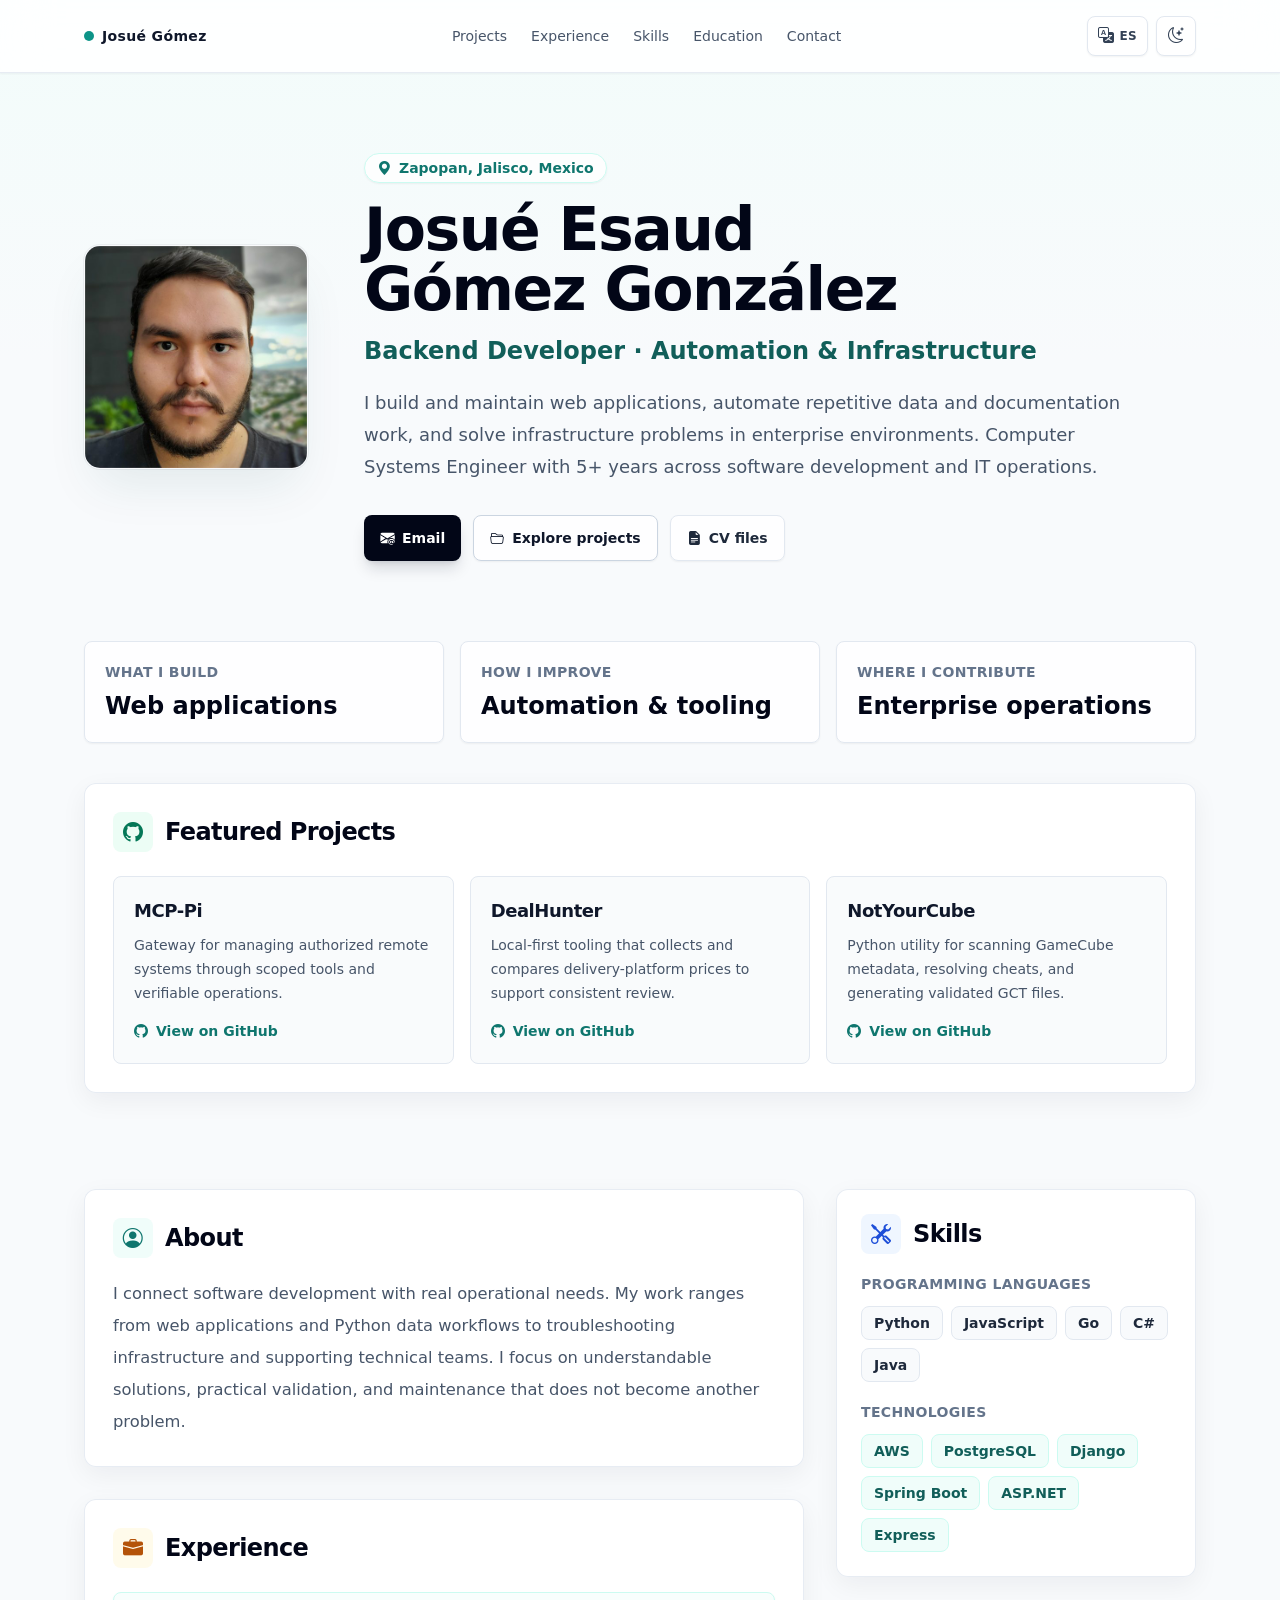
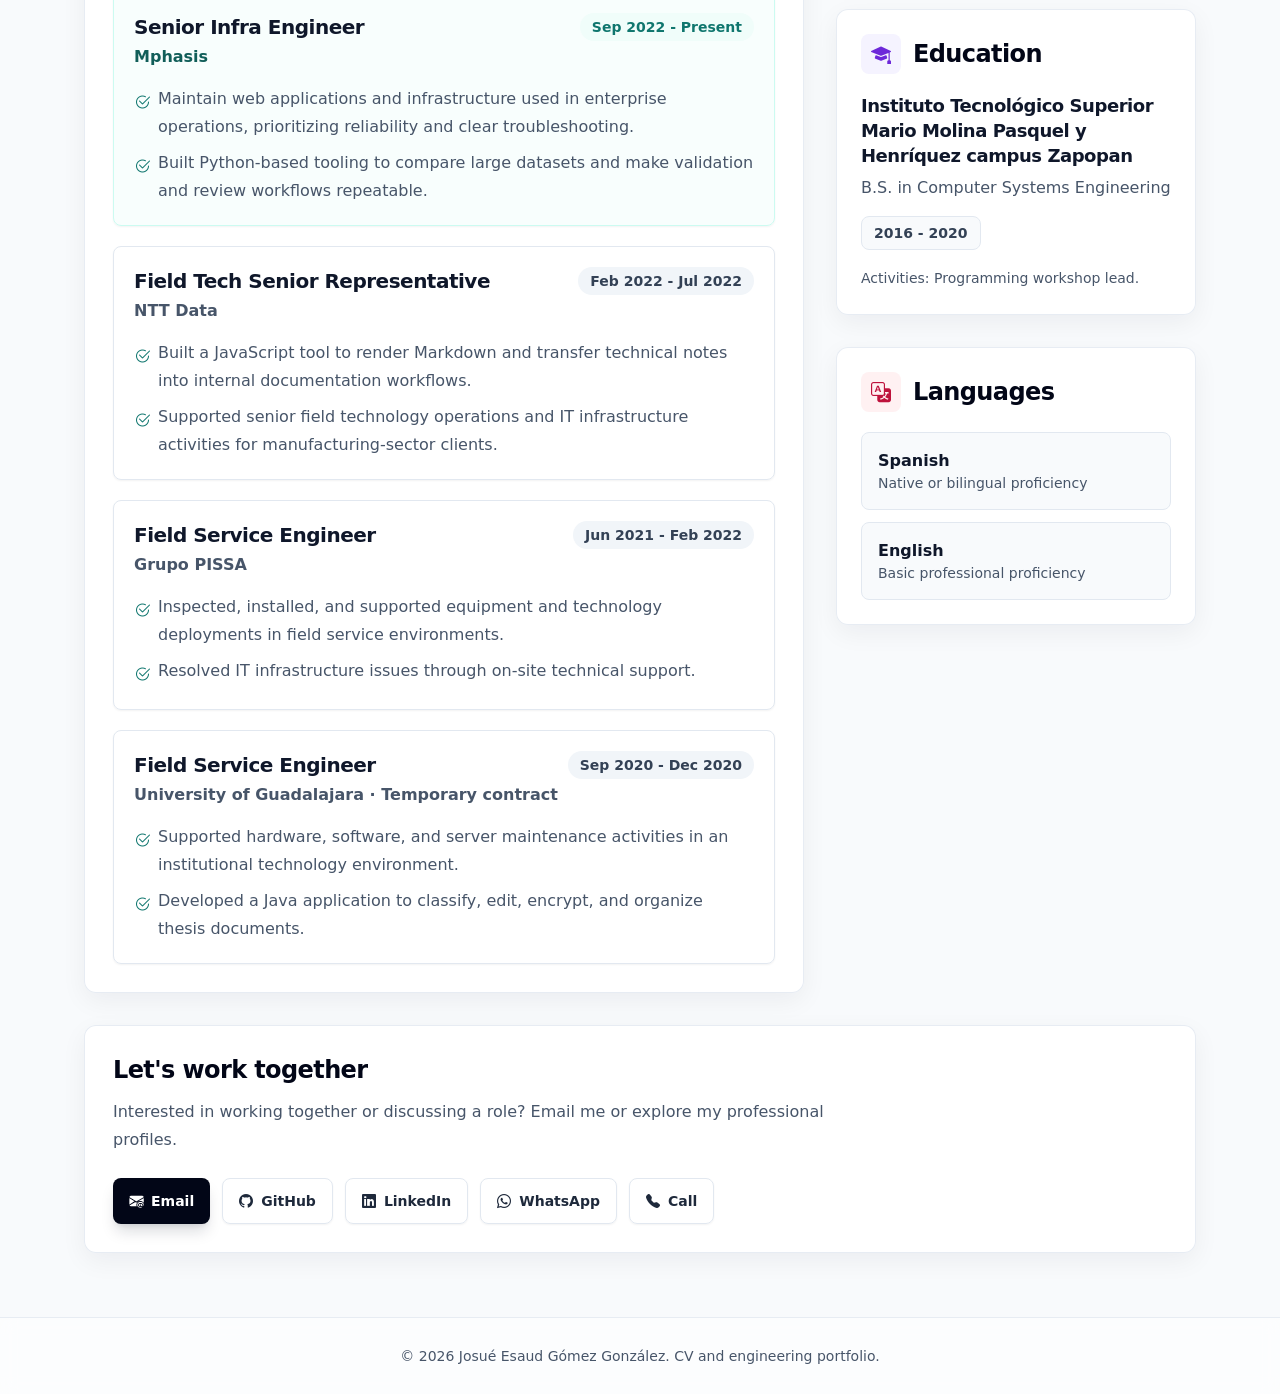
==== commit 0f13e23a: "Improve portfolio narrative localization and validation" ====
--- a/index.html
+++ b/index.html
@@ -7,16 +7,12 @@
       content="default-src 'self'; script-src 'self'; style-src 'self'; img-src 'self'; font-src 'self'; connect-src 'none'; object-src 'none'; base-uri 'self'; form-action 'none'"
     />
     <meta name="viewport" content="width=device-width, initial-scale=1.0" />
-    <title>Josué Esaud Gómez González | Backend &amp; Cloud Infrastructure Engineer</title>
+    <title>Josué Esaud Gómez González | Backend Developer &amp; Automation Engineer</title>
     <meta
       name="description"
-      content="Professional CV for Josué Esaud Gómez González, Backend & Cloud Infrastructure Engineer in Zapopan, Jalisco, Mexico, focused on backend development, cloud infrastructure, and enterprise support."
+      content="Backend developer and automation-focused Computer Systems Engineer in Zapopan, Mexico. Explore web applications, Python tooling, infrastructure, and selected engineering projects."
     />
     <meta name="author" content="Josué Esaud Gómez González" />
-    <meta
-      name="keywords"
-      content="Josué Esaud Gómez González, Senior Backend Developer, Senior Infra Engineer, backend development, cloud infrastructure, AWS, Python, JavaScript, Go, C#, Java, PostgreSQL, Django, Spring Boot, ASP.NET, Express, Zapopan, Jalisco, Mexico"
-    />
     <meta name="robots" content="index, follow" />
 
     <link rel="canonical" href="https://yorologo.com/" />
@@ -27,11 +23,11 @@
     <meta property="og:site_name" content="Josué Esaud Gómez González Portfolio" />
     <meta
       property="og:title"
-      content="Josué Esaud Gómez González | Backend &amp; Cloud Infrastructure Engineer"
+      content="Josué Esaud Gómez González | Backend Developer &amp; Automation Engineer"
     />
     <meta
       property="og:description"
-      content="Professional portfolio and CV focused on backend development, cloud infrastructure, enterprise support, and automation."
+      content="Explore backend applications, engineering projects, automation, and enterprise infrastructure work."
     />
     <meta property="og:url" content="https://yorologo.com/" />
     <meta
@@ -43,11 +39,11 @@
     <meta name="twitter:card" content="summary" />
     <meta
       name="twitter:title"
-      content="Josué Esaud Gómez González | Backend &amp; Cloud Infrastructure Engineer"
+      content="Josué Esaud Gómez González | Backend Developer &amp; Automation Engineer"
     />
     <meta
       name="twitter:description"
-      content="Backend development, cloud infrastructure, enterprise support, and automation portfolio based in Zapopan, Jalisco, Mexico."
+      content="Explore backend applications, Python automation, infrastructure, and professional projects from an engineer in Zapopan, Mexico."
     />
     <meta
       name="twitter:image"
@@ -67,7 +63,7 @@
       href="#main-content"
       class="sr-only focus:not-sr-only focus:fixed focus:left-4 focus:top-4 focus:z-50 focus:rounded-lg focus:bg-slate-950 focus:px-4 focus:py-3 focus:text-sm focus:font-semibold focus:text-white dark:focus:bg-white dark:focus:text-slate-950"
     >
-      Skip to main content
+      <span data-i18n="copy-skip-to-main-content">Skip to main content</span>
     </a>
 
     <div class="min-h-screen">
@@ -77,16 +73,17 @@
           <a
             href="#top"
             class="inline-flex items-center gap-2 text-sm font-semibold tracking-wide text-slate-900 dark:text-white"
-            aria-label="Go to top of Josué Esaud Gómez González portfolio"
+            data-i18n-aria="aria-go-to-top-of-josue-esaud-gomez-gonzalez-portfolio" aria-label="Go to top of Josué Esaud Gómez González portfolio"
           >
             <span class="h-2.5 w-2.5 rounded-full bg-teal-600 dark:bg-teal-300" aria-hidden="true"></span>
             Josué Gómez
           </a>
-          <nav class="hidden items-center gap-6 text-sm font-medium text-slate-600 dark:text-slate-300 md:flex" aria-label="Primary navigation">
-            <a href="#experience" class="hover:text-teal-700 dark:hover:text-teal-300">Experience</a>
-            <a href="#skills" class="hover:text-teal-700 dark:hover:text-teal-300">Skills</a>
-            <a href="#education" class="hover:text-teal-700 dark:hover:text-teal-300">Education</a>
-            <a href="#contact" class="hover:text-teal-700 dark:hover:text-teal-300">Contact</a>
+          <nav class="hidden items-center gap-6 text-sm font-medium text-slate-600 dark:text-slate-300 md:flex" data-i18n-aria="aria-primary-navigation" aria-label="Primary navigation">
+            <a href="#projects" class="hover:text-teal-700 dark:hover:text-teal-300"><span data-i18n="navProjects">Projects</span></a>
+            <a href="#experience" class="hover:text-teal-700 dark:hover:text-teal-300"><span data-i18n="copy-experience">Experience</span></a>
+            <a href="#skills" class="hover:text-teal-700 dark:hover:text-teal-300"><span data-i18n="copy-skills">Skills</span></a>
+            <a href="#education" class="hover:text-teal-700 dark:hover:text-teal-300"><span data-i18n="copy-education">Education</span></a>
+            <a href="#contact" class="hover:text-teal-700 dark:hover:text-teal-300"><span data-i18n="copy-contact">Contact</span></a>
           </nav>
           <div class="flex items-center gap-2">
             <button
@@ -116,7 +113,7 @@
           <div class="mx-auto h-52 w-52 overflow-hidden rounded-2xl border border-white/80 bg-slate-200 shadow-2xl shadow-teal-900/10 ring-1 ring-slate-900/5 dark:border-slate-800 dark:bg-slate-800 dark:shadow-black/40 dark:ring-white/10 md:mx-0 md:h-56 md:w-56">
             <img
               src="assets/profile.jpeg"
-              alt="Josué Esaud Gómez González profile photo"
+              data-i18n-alt="alt-josue-esaud-gomez-gonzalez-profile-photo" alt="Josué Esaud Gómez González profile photo"
               width="400"
               height="400"
               loading="eager"
@@ -129,101 +126,129 @@
           <div class="text-center md:text-left">
             <p class="mb-4 inline-flex items-center gap-2 rounded-full border border-teal-100 bg-white/80 px-3 py-1 text-sm font-semibold text-teal-700 shadow-sm dark:border-teal-900/60 dark:bg-teal-950/70 dark:text-teal-200">
               <i class="bi bi-geo-alt-fill" aria-hidden="true"></i>
-              Zapopan, Jalisco, Mexico
+              <span data-i18n="copy-zapopan-jalisco-mexico">Zapopan, Jalisco, Mexico</span>
             </p>
             <h1 id="profile-heading" class="text-4xl font-extrabold leading-tight tracking-tight text-slate-950 dark:text-white md:text-6xl">
               Josué Esaud Gómez González
             </h1>
             <p class="mt-4 text-xl font-semibold text-teal-800 dark:text-teal-200 md:text-2xl">
-              Backend &amp; Cloud Infrastructure Engineer
+              <span data-i18n="heroRole">Backend Developer · Automation &amp; Infrastructure</span>
             </p>
             <p class="mt-5 max-w-3xl text-lg leading-8 text-slate-600 dark:text-slate-300">
-              Backend and infrastructure professional with 5+ years of experience in web applications, IT operations, cloud-oriented environments, and technical support. Strong general knowledge across programming languages and a practical focus on reliable systems, automation, troubleshooting, and continuous learning.
+              <span data-i18n="heroLead">I build and maintain web applications, automate repetitive data and documentation work, and solve infrastructure problems in enterprise environments. Computer Systems Engineer with 5+ years across software development and IT operations.</span>
             </p>
 
-            <!-- Contact -->
-            <nav id="contact" class="scroll-mt-24 mt-8 flex flex-wrap justify-center gap-3 md:justify-start" aria-label="Contact links">
+            <!-- Primary actions -->
+            <nav class="mt-8 flex flex-wrap justify-center gap-3 md:justify-start" data-i18n-aria="aria-primary-actions" aria-label="Primary actions">
               <a
                 href="mailto:esaud@hotmail.es"
                 class="inline-flex items-center gap-2 rounded-lg bg-slate-950 px-4 py-3 text-sm font-semibold text-white shadow-lg shadow-slate-900/15 transition hover:-translate-y-0.5 hover:bg-teal-800 hover:shadow-xl dark:bg-white dark:text-slate-950 dark:shadow-black/30 dark:hover:bg-teal-100"
-                aria-label="Send email to Josué Esaud Gómez González"
+                data-i18n-aria="aria-send-email-to-josue-esaud-gomez-gonzalez" aria-label="Send email to Josué Esaud Gómez González"
               >
                 <i class="bi bi-envelope-at-fill" aria-hidden="true"></i>
-                Email
-              </a>
-              <a
-                href="tel:+523321380874"
-                class="inline-flex items-center gap-2 rounded-lg border border-slate-200 bg-white/90 px-4 py-3 text-sm font-semibold text-slate-800 shadow-sm transition hover:-translate-y-0.5 hover:border-teal-700 hover:text-teal-700 hover:shadow-md dark:border-slate-700 dark:bg-slate-900/90 dark:text-slate-100 dark:hover:border-teal-300 dark:hover:text-teal-300"
-                aria-label="Call Josué Esaud Gómez González"
-              >
-                <i class="bi bi-telephone-fill" aria-hidden="true"></i>
-                Call
-              </a>
-              <a
-                href="https://wa.me/523321380874"
-                target="_blank"
-                rel="noopener noreferrer"
-                class="inline-flex items-center gap-2 rounded-lg border border-slate-200 bg-white/90 px-4 py-3 text-sm font-semibold text-slate-800 shadow-sm transition hover:-translate-y-0.5 hover:border-green-600 hover:text-green-700 hover:shadow-md dark:border-slate-700 dark:bg-slate-900/90 dark:text-slate-100 dark:hover:border-green-400 dark:hover:text-green-300"
-                aria-label="Open WhatsApp chat with Josué Esaud Gómez González in a new tab"
-              >
-                <i class="bi bi-whatsapp" aria-hidden="true"></i>
-                WhatsApp
-              </a>
-              <a
-                href="https://github.com/yorologo?tab=repositories"
-                target="_blank"
-                rel="noopener noreferrer"
-                class="inline-flex items-center gap-2 rounded-lg border border-slate-200 bg-white/90 px-4 py-3 text-sm font-semibold text-slate-800 shadow-sm transition hover:-translate-y-0.5 hover:border-slate-900 hover:text-slate-950 hover:shadow-md dark:border-slate-700 dark:bg-slate-900/90 dark:text-slate-100 dark:hover:border-white"
-                aria-label="Open Josué Esaud Gómez González GitHub repositories in a new tab"
-              >
-                <i class="bi bi-github" aria-hidden="true"></i>
-                GitHub
-              </a>
-              <a
-                href="https://www.linkedin.com/in/josu%C3%A9-esaud-g%C3%B3mez-gonz%C3%A1lez-85bb54135/"
-                target="_blank"
-                rel="noopener noreferrer"
-                class="inline-flex items-center gap-2 rounded-lg border border-slate-200 bg-white/90 px-4 py-3 text-sm font-semibold text-slate-800 shadow-sm transition hover:-translate-y-0.5 hover:border-blue-600 hover:text-blue-700 hover:shadow-md dark:border-slate-700 dark:bg-slate-900/90 dark:text-slate-100 dark:hover:border-blue-400 dark:hover:text-blue-300"
-                aria-label="Open Josué Esaud Gómez González LinkedIn profile in a new tab"
-              >
-                <i class="bi bi-linkedin" aria-hidden="true"></i>
-                LinkedIn
-              </a>
+                <span data-i18n="copy-email">Email</span>
+              </a>
+              <a href="#projects" class="inline-flex items-center gap-2 rounded-lg border border-slate-300 bg-white/90 px-4 py-3 text-sm font-semibold text-slate-900 shadow-sm transition hover:border-teal-700 hover:text-teal-700 dark:border-slate-700 dark:bg-slate-900 dark:text-white dark:hover:border-teal-300 dark:hover:text-teal-300"><i class="bi bi-folder2-open" aria-hidden="true"></i> <span data-i18n="exploreWork">Explore projects</span> </a>
               <a
                 href="https://drive.google.com/drive/folders/1YwnIzEDvr6CcGWLk0XiVJ188honRPQJV?usp=sharing"
                 target="_blank"
                 rel="noopener noreferrer"
                 class="inline-flex items-center gap-2 rounded-lg border border-slate-200 bg-white/90 px-4 py-3 text-sm font-semibold text-slate-800 shadow-sm transition hover:-translate-y-0.5 hover:border-red-600 hover:text-red-700 hover:shadow-md dark:border-slate-700 dark:bg-slate-900/90 dark:text-slate-100 dark:hover:border-red-400 dark:hover:text-red-300"
-                aria-label="Open Josué Esaud Gómez González CV files folder in a new tab"
+                aria-label="Open Josué Esaud Gómez González View CV folder in a new tab"
               >
                 <i class="bi bi-file-earmark-text-fill" aria-hidden="true"></i>
-                CV files
+                <span data-i18n="copy-cv-files">CV files</span>
               </a>
             </nav>
           </div>
         </section>
 
         <!-- Mobile Quick Links -->
-        <nav class="mx-auto -mt-6 grid w-full max-w-md grid-cols-2 gap-3 px-5 pb-10 sm:max-w-2xl sm:grid-cols-4 md:hidden" aria-label="Quick links">
-          <a href="#experience" class="inline-flex items-center justify-center whitespace-nowrap rounded-lg border border-slate-200 bg-white/90 px-3 py-2 text-center text-sm font-semibold text-slate-700 shadow-sm dark:border-slate-800 dark:bg-slate-900/90 dark:text-slate-200">Experience</a>
-          <a href="#skills" class="inline-flex items-center justify-center whitespace-nowrap rounded-lg border border-slate-200 bg-white/90 px-3 py-2 text-center text-sm font-semibold text-slate-700 shadow-sm dark:border-slate-800 dark:bg-slate-900/90 dark:text-slate-200">Skills</a>
-          <a href="#education" class="inline-flex items-center justify-center whitespace-nowrap rounded-lg border border-slate-200 bg-white/90 px-3 py-2 text-center text-sm font-semibold text-slate-700 shadow-sm dark:border-slate-800 dark:bg-slate-900/90 dark:text-slate-200">Education</a>
-          <a href="#contact" class="inline-flex items-center justify-center whitespace-nowrap rounded-lg border border-slate-200 bg-white/90 px-3 py-2 text-center text-sm font-semibold text-slate-700 shadow-sm dark:border-slate-800 dark:bg-slate-900/90 dark:text-slate-200">Contact</a>
+        <nav class="mx-auto -mt-6 grid w-full max-w-md grid-cols-2 gap-3 px-5 pb-10 sm:max-w-2xl sm:grid-cols-4 md:hidden" data-i18n-aria="aria-quick-links" aria-label="Quick links">
+          <a href="#experience" class="inline-flex items-center justify-center whitespace-nowrap rounded-lg border border-slate-200 bg-white/90 px-3 py-2 text-center text-sm font-semibold text-slate-700 shadow-sm dark:border-slate-800 dark:bg-slate-900/90 dark:text-slate-200"><span data-i18n="copy-experience">Experience</span></a>
+          <a href="#skills" class="inline-flex items-center justify-center whitespace-nowrap rounded-lg border border-slate-200 bg-white/90 px-3 py-2 text-center text-sm font-semibold text-slate-700 shadow-sm dark:border-slate-800 dark:bg-slate-900/90 dark:text-slate-200"><span data-i18n="copy-skills">Skills</span></a>
+          <a href="#projects" class="inline-flex items-center justify-center whitespace-nowrap rounded-lg border border-slate-200 bg-white/90 px-3 py-2 text-center text-sm font-semibold text-slate-700 shadow-sm dark:border-slate-800 dark:bg-slate-900/90 dark:text-slate-200"><span data-i18n="navProjects">Projects</span></a>
+          <a href="#contact" class="inline-flex items-center justify-center whitespace-nowrap rounded-lg border border-slate-200 bg-white/90 px-3 py-2 text-center text-sm font-semibold text-slate-700 shadow-sm dark:border-slate-800 dark:bg-slate-900/90 dark:text-slate-200"><span data-i18n="copy-contact">Contact</span></a>
         </nav>
 
         <!-- Professional Summary -->
-        <section class="mx-auto grid max-w-6xl gap-4 px-5 pb-10 md:grid-cols-3" aria-label="Professional summary">
+        <section class="mx-auto grid max-w-6xl gap-4 px-5 pb-10 md:grid-cols-3" data-i18n-aria="aria-professional-summary" aria-label="Professional summary">
           <div class="rounded-lg border border-slate-200 bg-white/90 p-5 shadow-sm transition hover:-translate-y-0.5 hover:border-teal-200 hover:shadow-md dark:border-slate-800 dark:bg-slate-900/90 dark:hover:border-teal-900">
-            <p class="text-sm font-semibold uppercase tracking-wide text-slate-500 dark:text-slate-400">Experience</p>
-            <p class="mt-2 text-2xl font-bold text-slate-950 dark:text-white">5+ years</p>
+            <p class="text-sm font-semibold uppercase tracking-wide text-slate-500 dark:text-slate-400"><span data-i18n="summaryBuild">What I build</span></p>
+            <p class="mt-2 text-2xl font-bold text-slate-950 dark:text-white"><span data-i18n="summaryWeb">Web applications</span></p>
           </div>
           <div class="rounded-lg border border-slate-200 bg-white/90 p-5 shadow-sm transition hover:-translate-y-0.5 hover:border-teal-200 hover:shadow-md dark:border-slate-800 dark:bg-slate-900/90 dark:hover:border-teal-900">
-            <p class="text-sm font-semibold uppercase tracking-wide text-slate-500 dark:text-slate-400">Current Company</p>
-            <p class="mt-2 text-2xl font-bold text-slate-950 dark:text-white">Mphasis</p>
+            <p class="text-sm font-semibold uppercase tracking-wide text-slate-500 dark:text-slate-400"><span data-i18n="summaryImprove">How I improve</span></p>
+            <p class="mt-2 text-2xl font-bold text-slate-950 dark:text-white"><span data-i18n="summaryAutomation">Automation &amp; tooling</span></p>
           </div>
           <div class="rounded-lg border border-slate-200 bg-white/90 p-5 shadow-sm transition hover:-translate-y-0.5 hover:border-teal-200 hover:shadow-md dark:border-slate-800 dark:bg-slate-900/90 dark:hover:border-teal-900">
-            <p class="text-sm font-semibold uppercase tracking-wide text-slate-500 dark:text-slate-400">Languages</p>
-            <p class="mt-2 text-2xl font-bold text-slate-950 dark:text-white">ES / EN</p>
+            <p class="text-sm font-semibold uppercase tracking-wide text-slate-500 dark:text-slate-400"><span data-i18n="summaryContribute">Where I contribute</span></p>
+            <p class="mt-2 text-2xl font-bold text-slate-950 dark:text-white"><span data-i18n="summaryOperations">Enterprise operations</span></p>
+          </div>
+        </section>
+
+        <!-- Featured Projects -->
+        <section id="projects" class="scroll-mt-24 mx-auto max-w-6xl px-5 pb-16" aria-labelledby="projects-heading">
+          <div class="section-card rounded-xl border border-slate-200/80 bg-white/95 p-7 dark:border-slate-800 dark:bg-slate-900/95">
+            <div class="mb-6 flex items-center gap-3">
+              <span class="inline-flex h-10 w-10 items-center justify-center rounded-lg bg-emerald-50 text-emerald-700 dark:bg-emerald-950 dark:text-emerald-200">
+                <i class="bi bi-github text-xl" aria-hidden="true"></i>
+              </span>
+              <h2 id="projects-heading" class="text-2xl font-extrabold tracking-tight text-slate-950 dark:text-white"><span data-i18n="copy-featured-projects">Featured Projects</span></h2>
+            </div>
+
+            <div class="grid gap-4 md:grid-cols-3">
+              <article class="rounded-lg border border-slate-200 bg-slate-50/80 p-5 transition hover:border-teal-200 hover:bg-white hover:shadow-sm dark:border-slate-800 dark:bg-slate-950/30 dark:hover:border-teal-900 dark:hover:bg-slate-950/50">
+                <h3 class="text-lg font-extrabold tracking-tight text-slate-900 dark:text-white">MCP-Pi</h3>
+                <p class="mt-2 text-sm leading-6 text-slate-600 dark:text-slate-300">
+                  <span data-i18n="mcpProject">Gateway for managing authorized remote systems through scoped tools and verifiable operations.</span>
+                </p>
+                <a
+                  href="https://github.com/yorologo/MCP-Pi"
+                  target="_blank"
+                  rel="noopener noreferrer"
+                  class="mt-4 inline-flex items-center gap-2 text-sm font-bold text-teal-700 hover:text-teal-900 dark:text-teal-300 dark:hover:text-teal-100"
+                  data-i18n-aria="aria-open-mcp-pi-on-github-in-a-new-tab" aria-label="Open MCP-Pi on GitHub in a new tab"
+                >
+                  <i class="bi bi-github" aria-hidden="true"></i>
+                  <span data-i18n="copy-view-on-github">View on GitHub</span>
+                </a>
+              </article>
+
+              <article class="rounded-lg border border-slate-200 bg-slate-50/80 p-5 transition hover:border-teal-200 hover:bg-white hover:shadow-sm dark:border-slate-800 dark:bg-slate-950/30 dark:hover:border-teal-900 dark:hover:bg-slate-950/50">
+                <h3 class="text-lg font-extrabold tracking-tight text-slate-900 dark:text-white">DealHunter</h3>
+                <p class="mt-2 text-sm leading-6 text-slate-600 dark:text-slate-300">
+                  <span data-i18n="dealProject">Local-first tooling that collects and compares delivery-platform prices to support consistent review.</span>
+                </p>
+                <a
+                  href="https://github.com/yorologo/DealHunter"
+                  target="_blank"
+                  rel="noopener noreferrer"
+                  class="mt-4 inline-flex items-center gap-2 text-sm font-bold text-teal-700 hover:text-teal-900 dark:text-teal-300 dark:hover:text-teal-100"
+                  data-i18n-aria="aria-open-dealhunter-on-github-in-a-new-tab" aria-label="Open DealHunter on GitHub in a new tab"
+                >
+                  <i class="bi bi-github" aria-hidden="true"></i>
+                  <span data-i18n="copy-view-on-github">View on GitHub</span>
+                </a>
+              </article>
+
+              <article class="rounded-lg border border-slate-200 bg-slate-50/80 p-5 transition hover:border-teal-200 hover:bg-white hover:shadow-sm dark:border-slate-800 dark:bg-slate-950/30 dark:hover:border-teal-900 dark:hover:bg-slate-950/50">
+                <h3 class="text-lg font-extrabold tracking-tight text-slate-900 dark:text-white">NotYourCube</h3>
+                <p class="mt-2 text-sm leading-6 text-slate-600 dark:text-slate-300">
+                  <span data-i18n="cubeProject">Python utility for scanning GameCube metadata, resolving cheats, and generating validated GCT files.</span>
+                </p>
+                <a
+                  href="https://github.com/yorologo/NotYourCube"
+                  target="_blank"
+                  rel="noopener noreferrer"
+                  class="mt-4 inline-flex items-center gap-2 text-sm font-bold text-teal-700 hover:text-teal-900 dark:text-teal-300 dark:hover:text-teal-100"
+                  data-i18n-aria="aria-open-notyourcube-on-github-in-a-new-tab" aria-label="Open NotYourCube on GitHub in a new tab"
+                >
+                  <i class="bi bi-github" aria-hidden="true"></i>
+                  <span data-i18n="copy-view-on-github">View on GitHub</span>
+                </a>
+              </article>
+            </div>
           </div>
         </section>
 
@@ -236,10 +261,10 @@
                 <span class="inline-flex h-10 w-10 items-center justify-center rounded-lg bg-teal-50 text-teal-700 dark:bg-teal-950 dark:text-teal-200">
                   <i class="bi bi-person-circle text-xl" aria-hidden="true"></i>
                 </span>
-                <h2 id="about-heading" class="text-2xl font-extrabold tracking-tight text-slate-950 dark:text-white">About</h2>
+                <h2 id="about-heading" class="text-2xl font-extrabold tracking-tight text-slate-950 dark:text-white"><span data-i18n="copy-about">About</span></h2>
               </div>
               <p class="max-w-4xl text-[1.02rem] leading-8 text-slate-600 dark:text-slate-300">
-                I work across backend development, infrastructure, cloud-oriented environments, and senior technical support. My experience includes maintaining web applications, supporting enterprise operations, automating repetitive workflows, and troubleshooting systems where reliability and clear communication matter. I bring a practical engineering mindset: understand the problem, improve the process, and build solutions that are maintainable for the teams that use them.
+                <span data-i18n="aboutNew">I connect software development with real operational needs. My work ranges from web applications and Python data workflows to troubleshooting infrastructure and supporting technical teams. I focus on understandable solutions, practical validation, and maintenance that does not become another problem.</span>
               </p>
             </section>
 
@@ -249,26 +274,26 @@
                 <span class="inline-flex h-10 w-10 items-center justify-center rounded-lg bg-amber-50 text-amber-700 dark:bg-amber-950 dark:text-amber-200">
                   <i class="bi bi-briefcase-fill text-xl" aria-hidden="true"></i>
                 </span>
-                <h2 id="experience-heading" class="text-2xl font-extrabold tracking-tight text-slate-950 dark:text-white">Experience</h2>
+                <h2 id="experience-heading" class="text-2xl font-extrabold tracking-tight text-slate-950 dark:text-white"><span data-i18n="copy-experience">Experience</span></h2>
               </div>
 
               <div class="space-y-5">
                 <article class="rounded-lg border border-teal-100 bg-teal-50/45 p-5 shadow-sm dark:border-teal-900/50 dark:bg-teal-950/20">
                   <div class="flex flex-col gap-2 md:flex-row md:items-start md:justify-between">
                     <div>
-                      <h3 class="text-xl font-extrabold tracking-tight text-slate-900 dark:text-white">Senior Infra Engineer</h3>
+                      <h3 class="text-xl font-extrabold tracking-tight text-slate-900 dark:text-white"><span data-i18n="copy-senior-infra-engineer">Senior Infra Engineer</span></h3>
                       <p class="mt-1 font-semibold text-teal-800 dark:text-teal-200">Mphasis</p>
                     </div>
-                    <p class="rounded-full bg-teal-50 px-3 py-1 text-sm font-semibold text-teal-700 dark:bg-teal-950 dark:text-teal-200">Sep 2022 - Present</p>
+                    <p class="rounded-full bg-teal-50 px-3 py-1 text-sm font-semibold text-teal-700 dark:bg-teal-950 dark:text-teal-200"><span data-i18n="copy-sep-2022-present">Sep 2022 - Present</span></p>
                   </div>
                   <ul class="mt-4 space-y-2 leading-7 text-slate-600 dark:text-slate-300">
                     <li class="flex gap-2">
                       <i class="bi bi-check2-circle mt-1 text-teal-700 dark:text-teal-300" aria-hidden="true"></i>
-                      <span>Develop and maintain web applications and infrastructure components for operational environments.</span>
-                    </li>
-                    <li class="flex gap-2">
-                      <i class="bi bi-check2-circle mt-1 text-teal-700 dark:text-teal-300" aria-hidden="true"></i>
-                      <span>Automated large dataset comparison with a Python and Anaconda-based script to support validation and review workflows.</span>
+                      <span><span data-i18n="mphasisApps">Maintain web applications and infrastructure used in enterprise operations, prioritizing reliability and clear troubleshooting.</span></span>
+                    </li>
+                    <li class="flex gap-2">
+                      <i class="bi bi-check2-circle mt-1 text-teal-700 dark:text-teal-300" aria-hidden="true"></i>
+                      <span><span data-i18n="mphasisPython">Built Python-based tooling to compare large datasets and make validation and review workflows repeatable.</span></span>
                     </li>
                   </ul>
                 </article>
@@ -276,19 +301,19 @@
                 <article class="rounded-lg border border-slate-200 bg-white/70 p-5 shadow-sm dark:border-slate-800 dark:bg-slate-950/30">
                   <div class="flex flex-col gap-2 md:flex-row md:items-start md:justify-between">
                     <div>
-                      <h3 class="text-xl font-extrabold tracking-tight text-slate-900 dark:text-white">Field Tech Senior Representative</h3>
+                      <h3 class="text-xl font-extrabold tracking-tight text-slate-900 dark:text-white"><span data-i18n="copy-field-tech-senior-representative">Field Tech Senior Representative</span></h3>
                       <p class="mt-1 font-semibold text-slate-600 dark:text-slate-300">NTT Data</p>
                     </div>
-                    <p class="rounded-full bg-slate-100 px-3 py-1 text-sm font-semibold text-slate-700 dark:bg-slate-800 dark:text-slate-200">Feb 2022 - Jul 2022</p>
+                    <p class="rounded-full bg-slate-100 px-3 py-1 text-sm font-semibold text-slate-700 dark:bg-slate-800 dark:text-slate-200"><span data-i18n="dateNtt">Feb 2022 - Jul 2022</span></p>
                   </div>
                   <ul class="mt-4 space-y-2 leading-7 text-slate-600 dark:text-slate-300">
                     <li class="flex gap-2">
                       <i class="bi bi-check2-circle mt-1 text-teal-700 dark:text-teal-300" aria-hidden="true"></i>
-                      <span>Built a JavaScript Markdown rendering tool to automate note copying and simplify internal documentation workflows.</span>
-                    </li>
-                    <li class="flex gap-2">
-                      <i class="bi bi-check2-circle mt-1 text-teal-700 dark:text-teal-300" aria-hidden="true"></i>
-                      <span>Supported senior field technology operations and IT infrastructure activities for manufacturing-sector clients.</span>
+                      <span><span data-i18n="nttMarkdown">Built a JavaScript tool to render Markdown and transfer technical notes into internal documentation workflows.</span></span>
+                    </li>
+                    <li class="flex gap-2">
+                      <i class="bi bi-check2-circle mt-1 text-teal-700 dark:text-teal-300" aria-hidden="true"></i>
+                      <span><span data-i18n="copy-supported-senior-field-technology-operations-and-it-inf">Supported senior field technology operations and IT infrastructure activities for manufacturing-sector clients.</span></span>
                     </li>
                   </ul>
                 </article>
@@ -296,19 +321,19 @@
                 <article class="rounded-lg border border-slate-200 bg-white/70 p-5 shadow-sm dark:border-slate-800 dark:bg-slate-950/30">
                   <div class="flex flex-col gap-2 md:flex-row md:items-start md:justify-between">
                     <div>
-                      <h3 class="text-xl font-extrabold tracking-tight text-slate-900 dark:text-white">Field Service Engineer</h3>
+                      <h3 class="text-xl font-extrabold tracking-tight text-slate-900 dark:text-white"><span data-i18n="copy-field-service-engineer">Field Service Engineer</span></h3>
                       <p class="mt-1 font-semibold text-slate-600 dark:text-slate-300">Grupo PISSA</p>
                     </div>
-                    <p class="rounded-full bg-slate-100 px-3 py-1 text-sm font-semibold text-slate-700 dark:bg-slate-800 dark:text-slate-200">Jun 2021 - Feb 2022</p>
+                    <p class="rounded-full bg-slate-100 px-3 py-1 text-sm font-semibold text-slate-700 dark:bg-slate-800 dark:text-slate-200"><span data-i18n="datePissa">Jun 2021 - Feb 2022</span></p>
                   </div>
                   <ul class="mt-4 space-y-2 leading-7 text-slate-600 dark:text-slate-300">
                     <li class="flex gap-2">
                       <i class="bi bi-check2-circle mt-1 text-teal-700 dark:text-teal-300" aria-hidden="true"></i>
-                      <span>Inspected, installed, and supported equipment and technology deployments in field service environments.</span>
-                    </li>
-                    <li class="flex gap-2">
-                      <i class="bi bi-check2-circle mt-1 text-teal-700 dark:text-teal-300" aria-hidden="true"></i>
-                      <span>Resolved IT infrastructure issues through on-site technical support.</span>
+                      <span><span data-i18n="copy-inspected-installed-and-supported-equipment-and-technol">Inspected, installed, and supported equipment and technology deployments in field service environments.</span></span>
+                    </li>
+                    <li class="flex gap-2">
+                      <i class="bi bi-check2-circle mt-1 text-teal-700 dark:text-teal-300" aria-hidden="true"></i>
+                      <span><span data-i18n="copy-resolved-it-infrastructure-issues-through-on-site-techn">Resolved IT infrastructure issues through on-site technical support.</span></span>
                     </li>
                   </ul>
                 </article>
@@ -316,19 +341,19 @@
                 <article class="rounded-lg border border-slate-200 bg-white/70 p-5 shadow-sm dark:border-slate-800 dark:bg-slate-950/30">
                   <div class="flex flex-col gap-2 md:flex-row md:items-start md:justify-between">
                     <div>
-                      <h3 class="text-xl font-extrabold tracking-tight text-slate-900 dark:text-white">Field Service Engineer</h3>
-                      <p class="mt-1 font-semibold text-slate-600 dark:text-slate-300">University of Guadalajara · Temporary contract</p>
+                      <h3 class="text-xl font-extrabold tracking-tight text-slate-900 dark:text-white"><span data-i18n="copy-field-service-engineer">Field Service Engineer</span></h3>
+                      <p class="mt-1 font-semibold text-slate-600 dark:text-slate-300"><span data-i18n="copy-university-of-guadalajara-temporary-contract">University of Guadalajara · Temporary contract</span></p>
                     </div>
-                    <p class="rounded-full bg-slate-100 px-3 py-1 text-sm font-semibold text-slate-700 dark:bg-slate-800 dark:text-slate-200">Sep 2020 - Dec 2020</p>
+                    <p class="rounded-full bg-slate-100 px-3 py-1 text-sm font-semibold text-slate-700 dark:bg-slate-800 dark:text-slate-200"><span data-i18n="copy-sep-2020-dec-2020">Sep 2020 - Dec 2020</span></p>
                   </div>
                   <ul class="mt-4 space-y-2 leading-7 text-slate-600 dark:text-slate-300">
                     <li class="flex gap-2">
                       <i class="bi bi-check2-circle mt-1 text-teal-700 dark:text-teal-300" aria-hidden="true"></i>
-                      <span>Supported hardware, software, and server maintenance activities in an institutional technology environment.</span>
-                    </li>
-                    <li class="flex gap-2">
-                      <i class="bi bi-check2-circle mt-1 text-teal-700 dark:text-teal-300" aria-hidden="true"></i>
-                      <span>Developed a Java application to classify, edit, encrypt, and organize thesis documents.</span>
+                      <span><span data-i18n="copy-supported-hardware-software-and-server-maintenance-acti">Supported hardware, software, and server maintenance activities in an institutional technology environment.</span></span>
+                    </li>
+                    <li class="flex gap-2">
+                      <i class="bi bi-check2-circle mt-1 text-teal-700 dark:text-teal-300" aria-hidden="true"></i>
+                      <span><span data-i18n="copy-developed-a-java-application-to-classify-edit-encrypt-a">Developed a Java application to classify, edit, encrypt, and organize thesis documents.</span></span>
                     </li>
                   </ul>
                 </article>
@@ -344,12 +369,12 @@
                 <span class="inline-flex h-10 w-10 items-center justify-center rounded-lg bg-blue-50 text-blue-700 dark:bg-blue-950 dark:text-blue-200">
                   <i class="bi bi-tools text-xl" aria-hidden="true"></i>
                 </span>
-                <h2 id="skills-heading" class="text-2xl font-extrabold tracking-tight text-slate-950 dark:text-white">Skills</h2>
+                <h2 id="skills-heading" class="text-2xl font-extrabold tracking-tight text-slate-950 dark:text-white"><span data-i18n="copy-skills">Skills</span></h2>
               </div>
 
               <div class="space-y-5">
                 <div>
-                  <h3 class="mb-3 text-sm font-bold uppercase tracking-wide text-slate-500 dark:text-slate-400">Programming Languages</h3>
+                  <h3 class="mb-3 text-sm font-bold uppercase tracking-wide text-slate-500 dark:text-slate-400"><span data-i18n="copy-programming-languages">Programming Languages</span></h3>
                   <div class="flex flex-wrap gap-2">
                     <span class="rounded-lg border border-slate-200 bg-slate-50 px-3 py-1.5 text-sm font-semibold text-slate-800 dark:border-slate-700 dark:bg-slate-800 dark:text-slate-100">Python</span>
                     <span class="rounded-lg border border-slate-200 bg-slate-50 px-3 py-1.5 text-sm font-semibold text-slate-800 dark:border-slate-700 dark:bg-slate-800 dark:text-slate-100">JavaScript</span>
@@ -360,7 +385,7 @@
                 </div>
 
                 <div>
-                  <h3 class="mb-3 text-sm font-bold uppercase tracking-wide text-slate-500 dark:text-slate-400">Technologies</h3>
+                  <h3 class="mb-3 text-sm font-bold uppercase tracking-wide text-slate-500 dark:text-slate-400"><span data-i18n="copy-technologies">Technologies</span></h3>
                   <div class="flex flex-wrap gap-2">
                     <span class="rounded-lg border border-teal-100 bg-teal-50 px-3 py-1.5 text-sm font-semibold text-teal-800 dark:border-teal-900/70 dark:bg-teal-950 dark:text-teal-200">AWS</span>
                     <span class="rounded-lg border border-teal-100 bg-teal-50 px-3 py-1.5 text-sm font-semibold text-teal-800 dark:border-teal-900/70 dark:bg-teal-950 dark:text-teal-200">PostgreSQL</span>
@@ -379,15 +404,15 @@
                 <span class="inline-flex h-10 w-10 items-center justify-center rounded-lg bg-violet-50 text-violet-700 dark:bg-violet-950 dark:text-violet-200">
                   <i class="bi bi-mortarboard-fill text-xl" aria-hidden="true"></i>
                 </span>
-                <h2 id="education-heading" class="text-2xl font-extrabold tracking-tight text-slate-950 dark:text-white">Education</h2>
+                <h2 id="education-heading" class="text-2xl font-extrabold tracking-tight text-slate-950 dark:text-white"><span data-i18n="copy-education">Education</span></h2>
               </div>
               <h3 class="text-lg font-extrabold leading-snug tracking-tight text-slate-900 dark:text-white">
                 Instituto Tecnológico Superior Mario Molina Pasquel y Henríquez campus Zapopan
               </h3>
-              <p class="mt-2 text-slate-600 dark:text-slate-300">B.S. in Computer Systems Engineering</p>
+              <p class="mt-2 text-slate-600 dark:text-slate-300"><span data-i18n="copy-b-s-in-computer-systems-engineering">B.S. in Computer Systems Engineering</span></p>
               <p class="mt-4 inline-flex rounded-lg border border-slate-200 bg-slate-50 px-3 py-1.5 text-sm font-semibold text-slate-700 dark:border-slate-700 dark:bg-slate-800 dark:text-slate-200">2016 - 2020</p>
               <p class="mt-4 text-sm leading-6 text-slate-600 dark:text-slate-300">
-                Activities: Programming workshop lead.
+                <span data-i18n="copy-activities-programming-workshop-lead">Activities: Programming workshop lead.</span>
               </p>
             </section>
 
@@ -397,91 +422,83 @@
                 <span class="inline-flex h-10 w-10 items-center justify-center rounded-lg bg-rose-50 text-rose-700 dark:bg-rose-950 dark:text-rose-200">
                   <i class="bi bi-translate text-xl" aria-hidden="true"></i>
                 </span>
-                <h2 id="languages-heading" class="text-2xl font-extrabold tracking-tight text-slate-950 dark:text-white">Languages</h2>
+                <h2 id="languages-heading" class="text-2xl font-extrabold tracking-tight text-slate-950 dark:text-white"><span data-i18n="copy-languages">Languages</span></h2>
               </div>
               <div class="space-y-3">
                 <div class="rounded-lg border border-slate-200 bg-slate-50 p-4 dark:border-slate-800 dark:bg-slate-950/40">
-                  <p class="font-bold text-slate-900 dark:text-white">Spanish</p>
-                  <p class="text-sm text-slate-600 dark:text-slate-300">Native or bilingual proficiency</p>
+                  <p class="font-bold text-slate-900 dark:text-white"><span data-i18n="copy-spanish">Spanish</span></p>
+                  <p class="text-sm text-slate-600 dark:text-slate-300"><span data-i18n="copy-native-or-bilingual-proficiency">Native or bilingual proficiency</span></p>
                 </div>
                 <div class="rounded-lg border border-slate-200 bg-slate-50 p-4 dark:border-slate-800 dark:bg-slate-950/40">
-                  <p class="font-bold text-slate-900 dark:text-white">English</p>
-                  <p class="text-sm text-slate-600 dark:text-slate-300">Basic professional proficiency</p>
+                  <p class="font-bold text-slate-900 dark:text-white"><span data-i18n="copy-english">English</span></p>
+                  <p class="text-sm text-slate-600 dark:text-slate-300"><span data-i18n="copy-basic-professional-proficiency">Basic professional proficiency</span></p>
                 </div>
               </div>
             </section>
           </aside>
         </div>
 
-        <!-- Featured Projects -->
-        <section id="projects" class="scroll-mt-24 mx-auto max-w-6xl px-5 pb-16" aria-labelledby="projects-heading">
+
+        <!-- Contact -->
+        <section id="contact" class="scroll-mt-24 mx-auto max-w-6xl px-5 pb-16" aria-labelledby="contact-heading">
           <div class="section-card rounded-xl border border-slate-200/80 bg-white/95 p-7 dark:border-slate-800 dark:bg-slate-900/95">
-            <div class="mb-6 flex items-center gap-3">
-              <span class="inline-flex h-10 w-10 items-center justify-center rounded-lg bg-emerald-50 text-emerald-700 dark:bg-emerald-950 dark:text-emerald-200">
-                <i class="bi bi-github text-xl" aria-hidden="true"></i>
-              </span>
-              <h2 id="projects-heading" class="text-2xl font-extrabold tracking-tight text-slate-950 dark:text-white">Featured Projects</h2>
-            </div>
-
-            <div class="grid gap-4 md:grid-cols-3">
-              <article class="rounded-lg border border-slate-200 bg-slate-50/80 p-5 transition hover:border-teal-200 hover:bg-white hover:shadow-sm dark:border-slate-800 dark:bg-slate-950/30 dark:hover:border-teal-900 dark:hover:bg-slate-950/50">
-                <h3 class="text-lg font-extrabold tracking-tight text-slate-900 dark:text-white">MCP-Pi</h3>
-                <p class="mt-2 text-sm leading-6 text-slate-600 dark:text-slate-300">
-                  Secure MCP gateway for controlled delegation to authorized remote systems.
-                </p>
-                <a
-                  href="https://github.com/yorologo/MCP-Pi"
-                  target="_blank"
-                  rel="noopener noreferrer"
-                  class="mt-4 inline-flex items-center gap-2 text-sm font-bold text-teal-700 hover:text-teal-900 dark:text-teal-300 dark:hover:text-teal-100"
-                  aria-label="Open MCP-Pi on GitHub in a new tab"
-                >
-                  <i class="bi bi-github" aria-hidden="true"></i>
-                  View on GitHub
-                </a>
-              </article>
-
-              <article class="rounded-lg border border-slate-200 bg-slate-50/80 p-5 transition hover:border-teal-200 hover:bg-white hover:shadow-sm dark:border-slate-800 dark:bg-slate-950/30 dark:hover:border-teal-900 dark:hover:bg-slate-950/50">
-                <h3 class="text-lg font-extrabold tracking-tight text-slate-900 dark:text-white">DealHunter</h3>
-                <p class="mt-2 text-sm leading-6 text-slate-600 dark:text-slate-300">
-                  Local-first price intelligence engine for tracking and comparing delivery-platform prices.
-                </p>
-                <a
-                  href="https://github.com/yorologo/DealHunter"
-                  target="_blank"
-                  rel="noopener noreferrer"
-                  class="mt-4 inline-flex items-center gap-2 text-sm font-bold text-teal-700 hover:text-teal-900 dark:text-teal-300 dark:hover:text-teal-100"
-                  aria-label="Open DealHunter on GitHub in a new tab"
-                >
-                  <i class="bi bi-github" aria-hidden="true"></i>
-                  View on GitHub
-                </a>
-              </article>
-
-              <article class="rounded-lg border border-slate-200 bg-slate-50/80 p-5 transition hover:border-teal-200 hover:bg-white hover:shadow-sm dark:border-slate-800 dark:bg-slate-950/30 dark:hover:border-teal-900 dark:hover:bg-slate-950/50">
-                <h3 class="text-lg font-extrabold tracking-tight text-slate-900 dark:text-white">NotYourCube</h3>
-                <p class="mt-2 text-sm leading-6 text-slate-600 dark:text-slate-300">
-                  Python tooling for GameCube metadata scanning, cheat resolution, and validated GCT generation.
-                </p>
-                <a
-                  href="https://github.com/yorologo/NotYourCube"
-                  target="_blank"
-                  rel="noopener noreferrer"
-                  class="mt-4 inline-flex items-center gap-2 text-sm font-bold text-teal-700 hover:text-teal-900 dark:text-teal-300 dark:hover:text-teal-100"
-                  aria-label="Open NotYourCube on GitHub in a new tab"
-                >
-                  <i class="bi bi-github" aria-hidden="true"></i>
-                  View on GitHub
-                </a>
-              </article>
-            </div>
+            <h2 id="contact-heading" class="text-2xl font-extrabold tracking-tight text-slate-950 dark:text-white"><span data-i18n="contactHeading">Let's work together</span></h2>
+            <p class="mt-3 max-w-3xl leading-7 text-slate-600 dark:text-slate-300"><span data-i18n="contactLead">Interested in working together or discussing a role? Email me or explore my professional profiles.</span></p>
+            <nav class="mt-6 flex flex-wrap gap-3" data-i18n-aria="aria-contact-links" aria-label="Contact links">
+              <a
+                href="mailto:esaud@hotmail.es"
+                class="inline-flex items-center gap-2 rounded-lg bg-slate-950 px-4 py-3 text-sm font-semibold text-white shadow-lg shadow-slate-900/15 transition hover:-translate-y-0.5 hover:bg-teal-800 hover:shadow-xl dark:bg-white dark:text-slate-950 dark:shadow-black/30 dark:hover:bg-teal-100"
+                data-i18n-aria="aria-send-email-to-josue-esaud-gomez-gonzalez" aria-label="Send email to Josué Esaud Gómez González"
+              >
+                <i class="bi bi-envelope-at-fill" aria-hidden="true"></i>
+                <span data-i18n="copy-email">Email</span>
+              </a>
+              <a
+                href="https://github.com/yorologo?tab=repositories"
+                target="_blank"
+                rel="noopener noreferrer"
+                class="inline-flex items-center gap-2 rounded-lg border border-slate-200 bg-white/90 px-4 py-3 text-sm font-semibold text-slate-800 shadow-sm transition hover:-translate-y-0.5 hover:border-slate-900 hover:text-slate-950 hover:shadow-md dark:border-slate-700 dark:bg-slate-900/90 dark:text-slate-100 dark:hover:border-white"
+                data-i18n-aria="aria-open-josue-esaud-gomez-gonzalez-github-repositories-in-" aria-label="Open Josué Esaud Gómez González GitHub repositories in a new tab"
+              >
+                <i class="bi bi-github" aria-hidden="true"></i>
+                GitHub
+              </a>
+              <a
+                href="https://www.linkedin.com/in/josu%C3%A9-esaud-g%C3%B3mez-gonz%C3%A1lez-85bb54135/"
+                target="_blank"
+                rel="noopener noreferrer"
+                class="inline-flex items-center gap-2 rounded-lg border border-slate-200 bg-white/90 px-4 py-3 text-sm font-semibold text-slate-800 shadow-sm transition hover:-translate-y-0.5 hover:border-blue-600 hover:text-blue-700 hover:shadow-md dark:border-slate-700 dark:bg-slate-900/90 dark:text-slate-100 dark:hover:border-blue-400 dark:hover:text-blue-300"
+                data-i18n-aria="aria-open-josue-esaud-gomez-gonzalez-linkedin-profile-in-a-n" aria-label="Open Josué Esaud Gómez González LinkedIn profile in a new tab"
+              >
+                <i class="bi bi-linkedin" aria-hidden="true"></i>
+                LinkedIn
+              </a>
+              <a
+                href="https://wa.me/523321380874"
+                target="_blank"
+                rel="noopener noreferrer"
+                class="inline-flex items-center gap-2 rounded-lg border border-slate-200 bg-white/90 px-4 py-3 text-sm font-semibold text-slate-800 shadow-sm transition hover:-translate-y-0.5 hover:border-green-600 hover:text-green-700 hover:shadow-md dark:border-slate-700 dark:bg-slate-900/90 dark:text-slate-100 dark:hover:border-green-400 dark:hover:text-green-300"
+                data-i18n-aria="aria-open-whatsapp-chat-with-josue-esaud-gomez-gonzalez-in-a" aria-label="Open WhatsApp chat with Josué Esaud Gómez González in a new tab"
+              >
+                <i class="bi bi-whatsapp" aria-hidden="true"></i>
+                WhatsApp
+              </a>
+              <a
+                href="tel:+523321380874"
+                class="inline-flex items-center gap-2 rounded-lg border border-slate-200 bg-white/90 px-4 py-3 text-sm font-semibold text-slate-800 shadow-sm transition hover:-translate-y-0.5 hover:border-teal-700 hover:text-teal-700 hover:shadow-md dark:border-slate-700 dark:bg-slate-900/90 dark:text-slate-100 dark:hover:border-teal-300 dark:hover:text-teal-300"
+                data-i18n-aria="aria-call-josue-esaud-gomez-gonzalez" aria-label="Call Josué Esaud Gómez González"
+              >
+                <i class="bi bi-telephone-fill" aria-hidden="true"></i>
+                <span data-i18n="copy-call">Call</span>
+              </a>
+            </nav>
           </div>
         </section>
       </main>
 
       <!-- Footer -->
       <footer class="border-t border-slate-200/80 bg-white/60 px-5 py-7 text-center text-sm text-slate-600 backdrop-blur dark:border-slate-800 dark:bg-slate-950/60 dark:text-slate-400">
-        <p>© <span id="currentYear"></span> Josué Esaud Gómez González. Personal CV and portfolio.</p>
+        <p>© <span id="currentYear"></span> Josué Esaud Gómez González. <span data-i18n="footerText">CV and engineering portfolio.</span></p>
       </footer>
     </div>
 
--- a/assets/css/site.css
+++ b/assets/css/site.css
@@ -1 +1 @@
-*,:after,:before{--tw-border-spacing-x:0;--tw-border-spacing-y:0;--tw-translate-x:0;--tw-translate-y:0;--tw-rotate:0;--tw-skew-x:0;--tw-skew-y:0;--tw-scale-x:1;--tw-scale-y:1;--tw-pan-x: ;--tw-pan-y: ;--tw-pinch-zoom: ;--tw-scroll-snap-strictness:proximity;--tw-gradient-from-position: ;--tw-gradient-via-position: ;--tw-gradient-to-position: ;--tw-ordinal: ;--tw-slashed-zero: ;--tw-numeric-figure: ;--tw-numeric-spacing: ;--tw-numeric-fraction: ;--tw-ring-inset: ;--tw-ring-offset-width:0px;--tw-ring-offset-color:#fff;--tw-ring-color:rgba(59,130,246,.5);--tw-ring-offset-shadow:0 0 #0000;--tw-ring-shadow:0 0 #0000;--tw-shadow:0 0 #0000;--tw-shadow-colored:0 0 #0000;--tw-blur: ;--tw-brightness: ;--tw-contrast: ;--tw-grayscale: ;--tw-hue-rotate: ;--tw-invert: ;--tw-saturate: ;--tw-sepia: ;--tw-drop-shadow: ;--tw-backdrop-blur: ;--tw-backdrop-brightness: ;--tw-backdrop-contrast: ;--tw-backdrop-grayscale: ;--tw-backdrop-hue-rotate: ;--tw-backdrop-invert: ;--tw-backdrop-opacity: ;--tw-backdrop-saturate: ;--tw-backdrop-sepia: ;--tw-contain-size: ;--tw-contain-layout: ;--tw-contain-paint: ;--tw-contain-style: }::backdrop{--tw-border-spacing-x:0;--tw-border-spacing-y:0;--tw-translate-x:0;--tw-translate-y:0;--tw-rotate:0;--tw-skew-x:0;--tw-skew-y:0;--tw-scale-x:1;--tw-scale-y:1;--tw-pan-x: ;--tw-pan-y: ;--tw-pinch-zoom: ;--tw-scroll-snap-strictness:proximity;--tw-gradient-from-position: ;--tw-gradient-via-position: ;--tw-gradient-to-position: ;--tw-ordinal: ;--tw-slashed-zero: ;--tw-numeric-figure: ;--tw-numeric-spacing: ;--tw-numeric-fraction: ;--tw-ring-inset: ;--tw-ring-offset-width:0px;--tw-ring-offset-color:#fff;--tw-ring-color:rgba(59,130,246,.5);--tw-ring-offset-shadow:0 0 #0000;--tw-ring-shadow:0 0 #0000;--tw-shadow:0 0 #0000;--tw-shadow-colored:0 0 #0000;--tw-blur: ;--tw-brightness: ;--tw-contrast: ;--tw-grayscale: ;--tw-hue-rotate: ;--tw-invert: ;--tw-saturate: ;--tw-sepia: ;--tw-drop-shadow: ;--tw-backdrop-blur: ;--tw-backdrop-brightness: ;--tw-backdrop-contrast: ;--tw-backdrop-grayscale: ;--tw-backdrop-hue-rotate: ;--tw-backdrop-invert: ;--tw-backdrop-opacity: ;--tw-backdrop-saturate: ;--tw-backdrop-sepia: ;--tw-contain-size: ;--tw-contain-layout: ;--tw-contain-paint: ;--tw-contain-style: }/*! tailwindcss v3.4.17 | MIT License | https://tailwindcss.com*/*,:after,:before{box-sizing:border-box;border:0 solid #e5e7eb}:after,:before{--tw-content:""}:host,html{line-height:1.5;-webkit-text-size-adjust:100%;-moz-tab-size:4;-o-tab-size:4;tab-size:4;font-family:ui-sans-serif,system-ui,sans-serif,Apple Color Emoji,Segoe UI Emoji,Segoe UI Symbol,Noto Color Emoji;font-feature-settings:normal;font-variation-settings:normal;-webkit-tap-highlight-color:transparent}body{margin:0;line-height:inherit}hr{height:0;color:inherit;border-top-width:1px}abbr:where([title]){-webkit-text-decoration:underline dotted;text-decoration:underline dotted}h1,h2,h3,h4,h5,h6{font-size:inherit;font-weight:inherit}a{color:inherit;text-decoration:inherit}b,strong{font-weight:bolder}code,kbd,pre,samp{font-family:ui-monospace,SFMono-Regular,Menlo,Monaco,Consolas,Liberation Mono,Courier New,monospace;font-feature-settings:normal;font-variation-settings:normal;font-size:1em}small{font-size:80%}sub,sup{font-size:75%;line-height:0;position:relative;vertical-align:baseline}sub{bottom:-.25em}sup{top:-.5em}table{text-indent:0;border-color:inherit;border-collapse:collapse}button,input,optgroup,select,textarea{font-family:inherit;font-feature-settings:inherit;font-variation-settings:inherit;font-size:100%;font-weight:inherit;line-height:inherit;letter-spacing:inherit;color:inherit;margin:0;padding:0}button,select{text-transform:none}button,input:where([type=button]),input:where([type=reset]),input:where([type=submit]){-webkit-appearance:button;background-color:transparent;background-image:none}:-moz-focusring{outline:auto}:-moz-ui-invalid{box-shadow:none}progress{vertical-align:baseline}::-webkit-inner-spin-button,::-webkit-outer-spin-button{height:auto}[type=search]{-webkit-appearance:textfield;outline-offset:-2px}::-webkit-search-decoration{-webkit-appearance:none}::-webkit-file-upload-button{-webkit-appearance:button;font:inherit}summary{display:list-item}blockquote,dd,dl,figure,h1,h2,h3,h4,h5,h6,hr,p,pre{margin:0}fieldset{margin:0}fieldset,legend{padding:0}menu,ol,ul{list-style:none;margin:0;padding:0}dialog{padding:0}textarea{resize:vertical}input::-moz-placeholder,textarea::-moz-placeholder{opacity:1;color:#9ca3af}input::placeholder,textarea::placeholder{opacity:1;color:#9ca3af}[role=button],button{cursor:pointer}:disabled{cursor:default}audio,canvas,embed,iframe,img,object,svg,video{display:block;vertical-align:middle}img,video{max-width:100%;height:auto}[hidden]:where(:not([hidden=until-found])){display:none}.sr-only{position:absolute;width:1px;height:1px;padding:0;margin:-1px;overflow:hidden;clip:rect(0,0,0,0);white-space:nowrap;border-width:0}.static{position:static}.sticky{position:sticky}.top-0{top:0}.z-40{z-index:40}.mx-auto{margin-left:auto;margin-right:auto}.-mt-6{margin-top:-1.5rem}.mb-3{margin-bottom:.75rem}.mb-4{margin-bottom:1rem}.mb-5{margin-bottom:1.25rem}.mb-6{margin-bottom:1.5rem}.mt-1{margin-top:.25rem}.mt-2{margin-top:.5rem}.mt-4{margin-top:1rem}.mt-5{margin-top:1.25rem}.mt-8{margin-top:2rem}.flex{display:flex}.inline-flex{display:inline-flex}.grid{display:grid}.hidden{display:none}.h-10{height:2.5rem}.h-2\.5{height:.625rem}.h-52{height:13rem}.h-full{height:100%}.min-h-screen{min-height:100vh}.w-10{width:2.5rem}.w-2\.5{width:.625rem}.w-52{width:13rem}.w-full{width:100%}.min-w-10{min-width:2.5rem}.max-w-3xl{max-width:48rem}.max-w-4xl{max-width:56rem}.max-w-6xl{max-width:72rem}.max-w-md{max-width:28rem}.scroll-mt-24{scroll-margin-top:6rem}.grid-cols-2{grid-template-columns:repeat(2,minmax(0,1fr))}.flex-col{flex-direction:column}.flex-wrap{flex-wrap:wrap}.items-center{align-items:center}.justify-center{justify-content:center}.justify-between{justify-content:space-between}.gap-1\.5{gap:.375rem}.gap-10{gap:2.5rem}.gap-2{gap:.5rem}.gap-3{gap:.75rem}.gap-4{gap:1rem}.gap-6{gap:1.5rem}.gap-8{gap:2rem}.space-y-2>:not([hidden])~:not([hidden]){--tw-space-y-reverse:0;margin-top:calc(.5rem*(1 - var(--tw-space-y-reverse)));margin-bottom:calc(.5rem*var(--tw-space-y-reverse))}.space-y-3>:not([hidden])~:not([hidden]){--tw-space-y-reverse:0;margin-top:calc(.75rem*(1 - var(--tw-space-y-reverse)));margin-bottom:calc(.75rem*var(--tw-space-y-reverse))}.space-y-5>:not([hidden])~:not([hidden]){--tw-space-y-reverse:0;margin-top:calc(1.25rem*(1 - var(--tw-space-y-reverse)));margin-bottom:calc(1.25rem*var(--tw-space-y-reverse))}.space-y-8>:not([hidden])~:not([hidden]){--tw-space-y-reverse:0;margin-top:calc(2rem*(1 - var(--tw-space-y-reverse)));margin-bottom:calc(2rem*var(--tw-space-y-reverse))}.overflow-hidden{overflow:hidden}.whitespace-nowrap{white-space:nowrap}.rounded-2xl{border-radius:1rem}.rounded-full{border-radius:9999px}.rounded-lg{border-radius:.5rem}.rounded-xl{border-radius:.75rem}.border{border-width:1px}.border-b{border-bottom-width:1px}.border-t{border-top-width:1px}.border-slate-200{--tw-border-opacity:1;border-color:rgb(226 232 240/var(--tw-border-opacity,1))}.border-slate-200\/80{border-color:rgba(226,232,240,.8)}.border-teal-100{--tw-border-opacity:1;border-color:rgb(204 251 241/var(--tw-border-opacity,1))}.border-white\/80{border-color:hsla(0,0%,100%,.8)}.bg-amber-50{--tw-bg-opacity:1;background-color:rgb(255 251 235/var(--tw-bg-opacity,1))}.bg-blue-50{--tw-bg-opacity:1;background-color:rgb(239 246 255/var(--tw-bg-opacity,1))}.bg-emerald-50{--tw-bg-opacity:1;background-color:rgb(236 253 245/var(--tw-bg-opacity,1))}.bg-rose-50{--tw-bg-opacity:1;background-color:rgb(255 241 242/var(--tw-bg-opacity,1))}.bg-slate-100{--tw-bg-opacity:1;background-color:rgb(241 245 249/var(--tw-bg-opacity,1))}.bg-slate-200{--tw-bg-opacity:1;background-color:rgb(226 232 240/var(--tw-bg-opacity,1))}.bg-slate-50{--tw-bg-opacity:1;background-color:rgb(248 250 252/var(--tw-bg-opacity,1))}.bg-slate-50\/80{background-color:rgba(248,250,252,.8)}.bg-slate-950{--tw-bg-opacity:1;background-color:rgb(2 6 23/var(--tw-bg-opacity,1))}.bg-teal-50{--tw-bg-opacity:1;background-color:rgb(240 253 250/var(--tw-bg-opacity,1))}.bg-teal-50\/45{background-color:rgba(240,253,250,.45)}.bg-teal-600{--tw-bg-opacity:1;background-color:rgb(13 148 136/var(--tw-bg-opacity,1))}.bg-violet-50{--tw-bg-opacity:1;background-color:rgb(245 243 255/var(--tw-bg-opacity,1))}.bg-white{--tw-bg-opacity:1;background-color:rgb(255 255 255/var(--tw-bg-opacity,1))}.bg-white\/60{background-color:hsla(0,0%,100%,.6)}.bg-white\/70{background-color:hsla(0,0%,100%,.7)}.bg-white\/80{background-color:hsla(0,0%,100%,.8)}.bg-white\/85{background-color:hsla(0,0%,100%,.85)}.bg-white\/90{background-color:hsla(0,0%,100%,.9)}.bg-white\/95{background-color:hsla(0,0%,100%,.95)}.object-cover{-o-object-fit:cover;object-fit:cover}.p-4{padding:1rem}.p-5{padding:1.25rem}.p-6{padding:1.5rem}.p-7{padding:1.75rem}.px-2\.5{padding-left:.625rem;padding-right:.625rem}.px-3{padding-left:.75rem;padding-right:.75rem}.px-4{padding-left:1rem;padding-right:1rem}.px-5{padding-left:1.25rem;padding-right:1.25rem}.py-1{padding-top:.25rem;padding-bottom:.25rem}.py-1\.5{padding-top:.375rem;padding-bottom:.375rem}.py-14{padding-top:3.5rem;padding-bottom:3.5rem}.py-2{padding-top:.5rem;padding-bottom:.5rem}.py-3{padding-top:.75rem;padding-bottom:.75rem}.py-4{padding-top:1rem;padding-bottom:1rem}.py-7{padding-top:1.75rem;padding-bottom:1.75rem}.py-8{padding-top:2rem;padding-bottom:2rem}.pb-10{padding-bottom:2.5rem}.pb-16{padding-bottom:4rem}.text-center{text-align:center}.text-2xl{font-size:1.5rem;line-height:2rem}.text-4xl{font-size:2.25rem;line-height:2.5rem}.text-\[1\.02rem\]{font-size:1.02rem}.text-lg{font-size:1.125rem;line-height:1.75rem}.text-sm{font-size:.875rem;line-height:1.25rem}.text-xl{font-size:1.25rem;line-height:1.75rem}.text-xs{font-size:.75rem;line-height:1rem}.font-bold{font-weight:700}.font-extrabold{font-weight:800}.font-medium{font-weight:500}.font-semibold{font-weight:600}.uppercase{text-transform:uppercase}.leading-6{line-height:1.5rem}.leading-7{line-height:1.75rem}.leading-8{line-height:2rem}.leading-snug{line-height:1.375}.leading-tight{line-height:1.25}.tracking-tight{letter-spacing:-.025em}.tracking-wide{letter-spacing:.025em}.text-amber-700{--tw-text-opacity:1;color:rgb(180 83 9/var(--tw-text-opacity,1))}.text-blue-700{--tw-text-opacity:1;color:rgb(29 78 216/var(--tw-text-opacity,1))}.text-emerald-700{--tw-text-opacity:1;color:rgb(4 120 87/var(--tw-text-opacity,1))}.text-rose-700{--tw-text-opacity:1;color:rgb(190 18 60/var(--tw-text-opacity,1))}.text-slate-500{--tw-text-opacity:1;color:rgb(100 116 139/var(--tw-text-opacity,1))}.text-slate-600{--tw-text-opacity:1;color:rgb(71 85 105/var(--tw-text-opacity,1))}.text-slate-700{--tw-text-opacity:1;color:rgb(51 65 85/var(--tw-text-opacity,1))}.text-slate-800{--tw-text-opacity:1;color:rgb(30 41 59/var(--tw-text-opacity,1))}.text-slate-900{--tw-text-opacity:1;color:rgb(15 23 42/var(--tw-text-opacity,1))}.text-slate-950{--tw-text-opacity:1;color:rgb(2 6 23/var(--tw-text-opacity,1))}.text-teal-700{--tw-text-opacity:1;color:rgb(15 118 110/var(--tw-text-opacity,1))}.text-teal-800{--tw-text-opacity:1;color:rgb(17 94 89/var(--tw-text-opacity,1))}.text-violet-700{--tw-text-opacity:1;color:rgb(109 40 217/var(--tw-text-opacity,1))}.text-white{--tw-text-opacity:1;color:rgb(255 255 255/var(--tw-text-opacity,1))}.shadow-2xl{--tw-shadow:0 25px 50px -12px rgba(0,0,0,.25);--tw-shadow-colored:0 25px 50px -12px var(--tw-shadow-color)}.shadow-2xl,.shadow-lg{box-shadow:var(--tw-ring-offset-shadow,0 0 #0000),var(--tw-ring-shadow,0 0 #0000),var(--tw-shadow)}.shadow-lg{--tw-shadow:0 10px 15px -3px rgba(0,0,0,.1),0 4px 6px -4px rgba(0,0,0,.1);--tw-shadow-colored:0 10px 15px -3px var(--tw-shadow-color),0 4px 6px -4px var(--tw-shadow-color)}.shadow-sm{--tw-shadow:0 1px 2px 0 rgba(0,0,0,.05);--tw-shadow-colored:0 1px 2px 0 var(--tw-shadow-color);box-shadow:var(--tw-ring-offset-shadow,0 0 #0000),var(--tw-ring-shadow,0 0 #0000),var(--tw-shadow)}.shadow-slate-900\/15{--tw-shadow-color:rgba(15,23,42,.15);--tw-shadow:var(--tw-shadow-colored)}.shadow-slate-900\/5{--tw-shadow-color:rgba(15,23,42,.05);--tw-shadow:var(--tw-shadow-colored)}.shadow-teal-900\/10{--tw-shadow-color:rgba(19,78,74,.1);--tw-shadow:var(--tw-shadow-colored)}.ring-1{--tw-ring-offset-shadow:var(--tw-ring-inset) 0 0 0 var(--tw-ring-offset-width) var(--tw-ring-offset-color);--tw-ring-shadow:var(--tw-ring-inset) 0 0 0 calc(1px + var(--tw-ring-offset-width)) var(--tw-ring-color);box-shadow:var(--tw-ring-offset-shadow),var(--tw-ring-shadow),var(--tw-shadow,0 0 #0000)}.ring-slate-900\/5{--tw-ring-color:rgba(15,23,42,.05)}.backdrop-blur{--tw-backdrop-blur:blur(8px)}.backdrop-blur,.backdrop-blur-xl{-webkit-backdrop-filter:var(--tw-backdrop-blur) var(--tw-backdrop-brightness) var(--tw-backdrop-contrast) var(--tw-backdrop-grayscale) var(--tw-backdrop-hue-rotate) var(--tw-backdrop-invert) var(--tw-backdrop-opacity) var(--tw-backdrop-saturate) var(--tw-backdrop-sepia);backdrop-filter:var(--tw-backdrop-blur) var(--tw-backdrop-brightness) var(--tw-backdrop-contrast) var(--tw-backdrop-grayscale) var(--tw-backdrop-hue-rotate) var(--tw-backdrop-invert) var(--tw-backdrop-opacity) var(--tw-backdrop-saturate) var(--tw-backdrop-sepia)}.backdrop-blur-xl{--tw-backdrop-blur:blur(24px)}.transition{transition-property:color,background-color,border-color,text-decoration-color,fill,stroke,opacity,box-shadow,transform,filter,-webkit-backdrop-filter;transition-property:color,background-color,border-color,text-decoration-color,fill,stroke,opacity,box-shadow,transform,filter,backdrop-filter;transition-property:color,background-color,border-color,text-decoration-color,fill,stroke,opacity,box-shadow,transform,filter,backdrop-filter,-webkit-backdrop-filter;transition-timing-function:cubic-bezier(.4,0,.2,1);transition-duration:.15s}.transition-colors{transition-property:color,background-color,border-color,text-decoration-color,fill,stroke;transition-timing-function:cubic-bezier(.4,0,.2,1);transition-duration:.15s}.duration-300{transition-duration:.3s}:root{color-scheme:light}:root.dark{color-scheme:dark}body{font-family:Inter,ui-sans-serif,system-ui,-apple-system,BlinkMacSystemFont,Segoe UI,sans-serif;background:linear-gradient(180deg,rgba(240,253,250,.72),#f8fafc 360px),#f8fafc}.dark body{background:linear-gradient(180deg,#0f172a,#020617 380px),#020617}a:focus-visible,button:focus-visible{border-radius:.5rem;outline:3px solid #0f766e;outline-offset:3px}.dark a:focus-visible,.dark button:focus-visible{outline-color:#5eead4}.section-card{box-shadow:0 18px 45px rgba(15,23,42,.07);transition:border-color .18s ease,box-shadow .18s ease}.section-card:hover{border-color:rgba(15,118,110,.26);box-shadow:0 22px 52px rgba(15,23,42,.1)}.dark .section-card{box-shadow:0 18px 45px rgba(0,0,0,.32)}.dark .section-card:hover{border-color:rgba(94,234,212,.22);box-shadow:0 22px 52px rgba(0,0,0,.42)}@media (prefers-reduced-motion:reduce){*,:after,:before{scroll-behavior:auto!important;transition-duration:.01ms!important;transition-delay:0ms!important;animation-duration:.01ms!important;animation-iteration-count:1!important}}.hover\:-translate-y-0\.5:hover{--tw-translate-y:-0.125rem;transform:translate(var(--tw-translate-x),var(--tw-translate-y)) rotate(var(--tw-rotate)) skewX(var(--tw-skew-x)) skewY(var(--tw-skew-y)) scaleX(var(--tw-scale-x)) scaleY(var(--tw-scale-y))}.hover\:border-blue-600:hover{--tw-border-opacity:1;border-color:rgb(37 99 235/var(--tw-border-opacity,1))}.hover\:border-green-600:hover{--tw-border-opacity:1;border-color:rgb(22 163 74/var(--tw-border-opacity,1))}.hover\:border-red-600:hover{--tw-border-opacity:1;border-color:rgb(220 38 38/var(--tw-border-opacity,1))}.hover\:border-slate-900:hover{--tw-border-opacity:1;border-color:rgb(15 23 42/var(--tw-border-opacity,1))}.hover\:border-teal-200:hover{--tw-border-opacity:1;border-color:rgb(153 246 228/var(--tw-border-opacity,1))}.hover\:border-teal-700:hover{--tw-border-opacity:1;border-color:rgb(15 118 110/var(--tw-border-opacity,1))}.hover\:bg-teal-800:hover{--tw-bg-opacity:1;background-color:rgb(17 94 89/var(--tw-bg-opacity,1))}.hover\:bg-white:hover{--tw-bg-opacity:1;background-color:rgb(255 255 255/var(--tw-bg-opacity,1))}.hover\:text-blue-700:hover{--tw-text-opacity:1;color:rgb(29 78 216/var(--tw-text-opacity,1))}.hover\:text-green-700:hover{--tw-text-opacity:1;color:rgb(21 128 61/var(--tw-text-opacity,1))}.hover\:text-red-700:hover{--tw-text-opacity:1;color:rgb(185 28 28/var(--tw-text-opacity,1))}.hover\:text-slate-950:hover{--tw-text-opacity:1;color:rgb(2 6 23/var(--tw-text-opacity,1))}.hover\:text-teal-700:hover{--tw-text-opacity:1;color:rgb(15 118 110/var(--tw-text-opacity,1))}.hover\:text-teal-900:hover{--tw-text-opacity:1;color:rgb(19 78 74/var(--tw-text-opacity,1))}.hover\:shadow-md:hover{--tw-shadow:0 4px 6px -1px rgba(0,0,0,.1),0 2px 4px -2px rgba(0,0,0,.1);--tw-shadow-colored:0 4px 6px -1px var(--tw-shadow-color),0 2px 4px -2px var(--tw-shadow-color)}.hover\:shadow-md:hover,.hover\:shadow-sm:hover{box-shadow:var(--tw-ring-offset-shadow,0 0 #0000),var(--tw-ring-shadow,0 0 #0000),var(--tw-shadow)}.hover\:shadow-sm:hover{--tw-shadow:0 1px 2px 0 rgba(0,0,0,.05);--tw-shadow-colored:0 1px 2px 0 var(--tw-shadow-color)}.hover\:shadow-xl:hover{--tw-shadow:0 20px 25px -5px rgba(0,0,0,.1),0 8px 10px -6px rgba(0,0,0,.1);--tw-shadow-colored:0 20px 25px -5px var(--tw-shadow-color),0 8px 10px -6px var(--tw-shadow-color);box-shadow:var(--tw-ring-offset-shadow,0 0 #0000),var(--tw-ring-shadow,0 0 #0000),var(--tw-shadow)}.focus\:not-sr-only:focus{position:static;width:auto;height:auto;padding:0;margin:0;overflow:visible;clip:auto;white-space:normal}.focus\:fixed:focus{position:fixed}.focus\:left-4:focus{left:1rem}.focus\:top-4:focus{top:1rem}.focus\:z-50:focus{z-index:50}.focus\:rounded-lg:focus{border-radius:.5rem}.focus\:bg-slate-950:focus{--tw-bg-opacity:1;background-color:rgb(2 6 23/var(--tw-bg-opacity,1))}.focus\:px-4:focus{padding-left:1rem;padding-right:1rem}.focus\:py-3:focus{padding-top:.75rem;padding-bottom:.75rem}.focus\:text-sm:focus{font-size:.875rem;line-height:1.25rem}.focus\:font-semibold:focus{font-weight:600}.focus\:text-white:focus{--tw-text-opacity:1;color:rgb(255 255 255/var(--tw-text-opacity,1))}.dark\:border-slate-700:is(.dark *){--tw-border-opacity:1;border-color:rgb(51 65 85/var(--tw-border-opacity,1))}.dark\:border-slate-800:is(.dark *){--tw-border-opacity:1;border-color:rgb(30 41 59/var(--tw-border-opacity,1))}.dark\:border-slate-800\/80:is(.dark *){border-color:rgba(30,41,59,.8)}.dark\:border-teal-900\/50:is(.dark *){border-color:rgba(19,78,74,.5)}.dark\:border-teal-900\/60:is(.dark *){border-color:rgba(19,78,74,.6)}.dark\:border-teal-900\/70:is(.dark *){border-color:rgba(19,78,74,.7)}.dark\:bg-amber-950:is(.dark *){--tw-bg-opacity:1;background-color:rgb(69 26 3/var(--tw-bg-opacity,1))}.dark\:bg-blue-950:is(.dark *){--tw-bg-opacity:1;background-color:rgb(23 37 84/var(--tw-bg-opacity,1))}.dark\:bg-emerald-950:is(.dark *){--tw-bg-opacity:1;background-color:rgb(2 44 34/var(--tw-bg-opacity,1))}.dark\:bg-rose-950:is(.dark *){--tw-bg-opacity:1;background-color:rgb(76 5 25/var(--tw-bg-opacity,1))}.dark\:bg-slate-800:is(.dark *){--tw-bg-opacity:1;background-color:rgb(30 41 59/var(--tw-bg-opacity,1))}.dark\:bg-slate-900:is(.dark *){--tw-bg-opacity:1;background-color:rgb(15 23 42/var(--tw-bg-opacity,1))}.dark\:bg-slate-900\/90:is(.dark *){background-color:rgba(15,23,42,.9)}.dark\:bg-slate-900\/95:is(.dark *){background-color:rgba(15,23,42,.95)}.dark\:bg-slate-950\/30:is(.dark *){background-color:rgba(2,6,23,.3)}.dark\:bg-slate-950\/40:is(.dark *){background-color:rgba(2,6,23,.4)}.dark\:bg-slate-950\/60:is(.dark *){background-color:rgba(2,6,23,.6)}.dark\:bg-slate-950\/80:is(.dark *){background-color:rgba(2,6,23,.8)}.dark\:bg-teal-300:is(.dark *){--tw-bg-opacity:1;background-color:rgb(94 234 212/var(--tw-bg-opacity,1))}.dark\:bg-teal-950:is(.dark *){--tw-bg-opacity:1;background-color:rgb(4 47 46/var(--tw-bg-opacity,1))}.dark\:bg-teal-950\/20:is(.dark *){background-color:rgba(4,47,46,.2)}.dark\:bg-teal-950\/70:is(.dark *){background-color:rgba(4,47,46,.7)}.dark\:bg-violet-950:is(.dark *){--tw-bg-opacity:1;background-color:rgb(46 16 101/var(--tw-bg-opacity,1))}.dark\:bg-white:is(.dark *){--tw-bg-opacity:1;background-color:rgb(255 255 255/var(--tw-bg-opacity,1))}.dark\:text-amber-200:is(.dark *){--tw-text-opacity:1;color:rgb(253 230 138/var(--tw-text-opacity,1))}.dark\:text-blue-200:is(.dark *){--tw-text-opacity:1;color:rgb(191 219 254/var(--tw-text-opacity,1))}.dark\:text-emerald-200:is(.dark *){--tw-text-opacity:1;color:rgb(167 243 208/var(--tw-text-opacity,1))}.dark\:text-rose-200:is(.dark *){--tw-text-opacity:1;color:rgb(254 205 211/var(--tw-text-opacity,1))}.dark\:text-slate-100:is(.dark *){--tw-text-opacity:1;color:rgb(241 245 249/var(--tw-text-opacity,1))}.dark\:text-slate-200:is(.dark *){--tw-text-opacity:1;color:rgb(226 232 240/var(--tw-text-opacity,1))}.dark\:text-slate-300:is(.dark *){--tw-text-opacity:1;color:rgb(203 213 225/var(--tw-text-opacity,1))}.dark\:text-slate-400:is(.dark *){--tw-text-opacity:1;color:rgb(148 163 184/var(--tw-text-opacity,1))}.dark\:text-slate-950:is(.dark *){--tw-text-opacity:1;color:rgb(2 6 23/var(--tw-text-opacity,1))}.dark\:text-teal-200:is(.dark *){--tw-text-opacity:1;color:rgb(153 246 228/var(--tw-text-opacity,1))}.dark\:text-teal-300:is(.dark *){--tw-text-opacity:1;color:rgb(94 234 212/var(--tw-text-opacity,1))}.dark\:text-violet-200:is(.dark *){--tw-text-opacity:1;color:rgb(221 214 254/var(--tw-text-opacity,1))}.dark\:text-white:is(.dark *){--tw-text-opacity:1;color:rgb(255 255 255/var(--tw-text-opacity,1))}.dark\:shadow-black\/20:is(.dark *){--tw-shadow-color:rgba(0,0,0,.2);--tw-shadow:var(--tw-shadow-colored)}.dark\:shadow-black\/30:is(.dark *){--tw-shadow-color:rgba(0,0,0,.3);--tw-shadow:var(--tw-shadow-colored)}.dark\:shadow-black\/40:is(.dark *){--tw-shadow-color:rgba(0,0,0,.4);--tw-shadow:var(--tw-shadow-colored)}.dark\:ring-white\/10:is(.dark *){--tw-ring-color:hsla(0,0%,100%,.1)}.dark\:hover\:border-blue-400:hover:is(.dark *){--tw-border-opacity:1;border-color:rgb(96 165 250/var(--tw-border-opacity,1))}.dark\:hover\:border-green-400:hover:is(.dark *){--tw-border-opacity:1;border-color:rgb(74 222 128/var(--tw-border-opacity,1))}.dark\:hover\:border-red-400:hover:is(.dark *){--tw-border-opacity:1;border-color:rgb(248 113 113/var(--tw-border-opacity,1))}.dark\:hover\:border-teal-300:hover:is(.dark *){--tw-border-opacity:1;border-color:rgb(94 234 212/var(--tw-border-opacity,1))}.dark\:hover\:border-teal-900:hover:is(.dark *){--tw-border-opacity:1;border-color:rgb(19 78 74/var(--tw-border-opacity,1))}.dark\:hover\:border-white:hover:is(.dark *){--tw-border-opacity:1;border-color:rgb(255 255 255/var(--tw-border-opacity,1))}.dark\:hover\:bg-slate-950\/50:hover:is(.dark *){background-color:rgba(2,6,23,.5)}.dark\:hover\:bg-teal-100:hover:is(.dark *){--tw-bg-opacity:1;background-color:rgb(204 251 241/var(--tw-bg-opacity,1))}.dark\:hover\:text-blue-300:hover:is(.dark *){--tw-text-opacity:1;color:rgb(147 197 253/var(--tw-text-opacity,1))}.dark\:hover\:text-green-300:hover:is(.dark *){--tw-text-opacity:1;color:rgb(134 239 172/var(--tw-text-opacity,1))}.dark\:hover\:text-red-300:hover:is(.dark *){--tw-text-opacity:1;color:rgb(252 165 165/var(--tw-text-opacity,1))}.dark\:hover\:text-teal-100:hover:is(.dark *){--tw-text-opacity:1;color:rgb(204 251 241/var(--tw-text-opacity,1))}.dark\:hover\:text-teal-300:hover:is(.dark *){--tw-text-opacity:1;color:rgb(94 234 212/var(--tw-text-opacity,1))}.dark\:focus\:bg-white:focus:is(.dark *){--tw-bg-opacity:1;background-color:rgb(255 255 255/var(--tw-bg-opacity,1))}.dark\:focus\:text-slate-950:focus:is(.dark *){--tw-text-opacity:1;color:rgb(2 6 23/var(--tw-text-opacity,1))}@media (min-width:640px){.sm\:max-w-2xl{max-width:42rem}.sm\:grid-cols-4{grid-template-columns:repeat(4,minmax(0,1fr))}}@media (min-width:768px){.md\:mx-0{margin-left:0;margin-right:0}.md\:flex{display:flex}.md\:hidden{display:none}.md\:h-56{height:14rem}.md\:w-56{width:14rem}.md\:grid-cols-3{grid-template-columns:repeat(3,minmax(0,1fr))}.md\:grid-cols-\[240px_1fr\]{grid-template-columns:240px 1fr}.md\:flex-row{flex-direction:row}.md\:items-start{align-items:flex-start}.md\:justify-start{justify-content:flex-start}.md\:justify-between{justify-content:space-between}.md\:py-20{padding-top:5rem;padding-bottom:5rem}.md\:text-left{text-align:left}.md\:text-2xl{font-size:1.5rem;line-height:2rem}.md\:text-6xl{font-size:3.75rem;line-height:1}}@media (min-width:1024px){.lg\:sticky{position:sticky}.lg\:top-24{top:6rem}.lg\:grid-cols-\[minmax\(0\2c 1fr\)_360px\]{grid-template-columns:minmax(0,1fr) 360px}.lg\:self-start{align-self:flex-start}}+*,:after,:before{--tw-border-spacing-x:0;--tw-border-spacing-y:0;--tw-translate-x:0;--tw-translate-y:0;--tw-rotate:0;--tw-skew-x:0;--tw-skew-y:0;--tw-scale-x:1;--tw-scale-y:1;--tw-pan-x: ;--tw-pan-y: ;--tw-pinch-zoom: ;--tw-scroll-snap-strictness:proximity;--tw-gradient-from-position: ;--tw-gradient-via-position: ;--tw-gradient-to-position: ;--tw-ordinal: ;--tw-slashed-zero: ;--tw-numeric-figure: ;--tw-numeric-spacing: ;--tw-numeric-fraction: ;--tw-ring-inset: ;--tw-ring-offset-width:0px;--tw-ring-offset-color:#fff;--tw-ring-color:rgba(59,130,246,.5);--tw-ring-offset-shadow:0 0 #0000;--tw-ring-shadow:0 0 #0000;--tw-shadow:0 0 #0000;--tw-shadow-colored:0 0 #0000;--tw-blur: ;--tw-brightness: ;--tw-contrast: ;--tw-grayscale: ;--tw-hue-rotate: ;--tw-invert: ;--tw-saturate: ;--tw-sepia: ;--tw-drop-shadow: ;--tw-backdrop-blur: ;--tw-backdrop-brightness: ;--tw-backdrop-contrast: ;--tw-backdrop-grayscale: ;--tw-backdrop-hue-rotate: ;--tw-backdrop-invert: ;--tw-backdrop-opacity: ;--tw-backdrop-saturate: ;--tw-backdrop-sepia: ;--tw-contain-size: ;--tw-contain-layout: ;--tw-contain-paint: ;--tw-contain-style: }::backdrop{--tw-border-spacing-x:0;--tw-border-spacing-y:0;--tw-translate-x:0;--tw-translate-y:0;--tw-rotate:0;--tw-skew-x:0;--tw-skew-y:0;--tw-scale-x:1;--tw-scale-y:1;--tw-pan-x: ;--tw-pan-y: ;--tw-pinch-zoom: ;--tw-scroll-snap-strictness:proximity;--tw-gradient-from-position: ;--tw-gradient-via-position: ;--tw-gradient-to-position: ;--tw-ordinal: ;--tw-slashed-zero: ;--tw-numeric-figure: ;--tw-numeric-spacing: ;--tw-numeric-fraction: ;--tw-ring-inset: ;--tw-ring-offset-width:0px;--tw-ring-offset-color:#fff;--tw-ring-color:rgba(59,130,246,.5);--tw-ring-offset-shadow:0 0 #0000;--tw-ring-shadow:0 0 #0000;--tw-shadow:0 0 #0000;--tw-shadow-colored:0 0 #0000;--tw-blur: ;--tw-brightness: ;--tw-contrast: ;--tw-grayscale: ;--tw-hue-rotate: ;--tw-invert: ;--tw-saturate: ;--tw-sepia: ;--tw-drop-shadow: ;--tw-backdrop-blur: ;--tw-backdrop-brightness: ;--tw-backdrop-contrast: ;--tw-backdrop-grayscale: ;--tw-backdrop-hue-rotate: ;--tw-backdrop-invert: ;--tw-backdrop-opacity: ;--tw-backdrop-saturate: ;--tw-backdrop-sepia: ;--tw-contain-size: ;--tw-contain-layout: ;--tw-contain-paint: ;--tw-contain-style: }/*! tailwindcss v3.4.17 | MIT License | https://tailwindcss.com*/*,:after,:before{box-sizing:border-box;border:0 solid #e5e7eb}:after,:before{--tw-content:""}:host,html{line-height:1.5;-webkit-text-size-adjust:100%;-moz-tab-size:4;-o-tab-size:4;tab-size:4;font-family:ui-sans-serif,system-ui,sans-serif,Apple Color Emoji,Segoe UI Emoji,Segoe UI Symbol,Noto Color Emoji;font-feature-settings:normal;font-variation-settings:normal;-webkit-tap-highlight-color:transparent}body{margin:0;line-height:inherit}hr{height:0;color:inherit;border-top-width:1px}abbr:where([title]){-webkit-text-decoration:underline dotted;text-decoration:underline dotted}h1,h2,h3,h4,h5,h6{font-size:inherit;font-weight:inherit}a{color:inherit;text-decoration:inherit}b,strong{font-weight:bolder}code,kbd,pre,samp{font-family:ui-monospace,SFMono-Regular,Menlo,Monaco,Consolas,Liberation Mono,Courier New,monospace;font-feature-settings:normal;font-variation-settings:normal;font-size:1em}small{font-size:80%}sub,sup{font-size:75%;line-height:0;position:relative;vertical-align:baseline}sub{bottom:-.25em}sup{top:-.5em}table{text-indent:0;border-color:inherit;border-collapse:collapse}button,input,optgroup,select,textarea{font-family:inherit;font-feature-settings:inherit;font-variation-settings:inherit;font-size:100%;font-weight:inherit;line-height:inherit;letter-spacing:inherit;color:inherit;margin:0;padding:0}button,select{text-transform:none}button,input:where([type=button]),input:where([type=reset]),input:where([type=submit]){-webkit-appearance:button;background-color:transparent;background-image:none}:-moz-focusring{outline:auto}:-moz-ui-invalid{box-shadow:none}progress{vertical-align:baseline}::-webkit-inner-spin-button,::-webkit-outer-spin-button{height:auto}[type=search]{-webkit-appearance:textfield;outline-offset:-2px}::-webkit-search-decoration{-webkit-appearance:none}::-webkit-file-upload-button{-webkit-appearance:button;font:inherit}summary{display:list-item}blockquote,dd,dl,figure,h1,h2,h3,h4,h5,h6,hr,p,pre{margin:0}fieldset{margin:0}fieldset,legend{padding:0}menu,ol,ul{list-style:none;margin:0;padding:0}dialog{padding:0}textarea{resize:vertical}input::-moz-placeholder,textarea::-moz-placeholder{opacity:1;color:#9ca3af}input::placeholder,textarea::placeholder{opacity:1;color:#9ca3af}[role=button],button{cursor:pointer}:disabled{cursor:default}audio,canvas,embed,iframe,img,object,svg,video{display:block;vertical-align:middle}img,video{max-width:100%;height:auto}[hidden]:where(:not([hidden=until-found])){display:none}.sr-only{position:absolute;width:1px;height:1px;padding:0;margin:-1px;overflow:hidden;clip:rect(0,0,0,0);white-space:nowrap;border-width:0}.static{position:static}.sticky{position:sticky}.top-0{top:0}.z-40{z-index:40}.mx-auto{margin-left:auto;margin-right:auto}.-mt-6{margin-top:-1.5rem}.mb-3{margin-bottom:.75rem}.mb-4{margin-bottom:1rem}.mb-5{margin-bottom:1.25rem}.mb-6{margin-bottom:1.5rem}.mt-1{margin-top:.25rem}.mt-2{margin-top:.5rem}.mt-3{margin-top:.75rem}.mt-4{margin-top:1rem}.mt-5{margin-top:1.25rem}.mt-6{margin-top:1.5rem}.mt-8{margin-top:2rem}.flex{display:flex}.inline-flex{display:inline-flex}.grid{display:grid}.hidden{display:none}.h-10{height:2.5rem}.h-2\.5{height:.625rem}.h-52{height:13rem}.h-full{height:100%}.min-h-screen{min-height:100vh}.w-10{width:2.5rem}.w-2\.5{width:.625rem}.w-52{width:13rem}.w-full{width:100%}.min-w-10{min-width:2.5rem}.max-w-3xl{max-width:48rem}.max-w-4xl{max-width:56rem}.max-w-6xl{max-width:72rem}.max-w-md{max-width:28rem}.scroll-mt-24{scroll-margin-top:6rem}.grid-cols-2{grid-template-columns:repeat(2,minmax(0,1fr))}.flex-col{flex-direction:column}.flex-wrap{flex-wrap:wrap}.items-center{align-items:center}.justify-center{justify-content:center}.justify-between{justify-content:space-between}.gap-1\.5{gap:.375rem}.gap-10{gap:2.5rem}.gap-2{gap:.5rem}.gap-3{gap:.75rem}.gap-4{gap:1rem}.gap-6{gap:1.5rem}.gap-8{gap:2rem}.space-y-2>:not([hidden])~:not([hidden]){--tw-space-y-reverse:0;margin-top:calc(.5rem*(1 - var(--tw-space-y-reverse)));margin-bottom:calc(.5rem*var(--tw-space-y-reverse))}.space-y-3>:not([hidden])~:not([hidden]){--tw-space-y-reverse:0;margin-top:calc(.75rem*(1 - var(--tw-space-y-reverse)));margin-bottom:calc(.75rem*var(--tw-space-y-reverse))}.space-y-5>:not([hidden])~:not([hidden]){--tw-space-y-reverse:0;margin-top:calc(1.25rem*(1 - var(--tw-space-y-reverse)));margin-bottom:calc(1.25rem*var(--tw-space-y-reverse))}.space-y-8>:not([hidden])~:not([hidden]){--tw-space-y-reverse:0;margin-top:calc(2rem*(1 - var(--tw-space-y-reverse)));margin-bottom:calc(2rem*var(--tw-space-y-reverse))}.overflow-hidden{overflow:hidden}.whitespace-nowrap{white-space:nowrap}.rounded-2xl{border-radius:1rem}.rounded-full{border-radius:9999px}.rounded-lg{border-radius:.5rem}.rounded-xl{border-radius:.75rem}.border{border-width:1px}.border-b{border-bottom-width:1px}.border-t{border-top-width:1px}.border-slate-200{--tw-border-opacity:1;border-color:rgb(226 232 240/var(--tw-border-opacity,1))}.border-slate-200\/80{border-color:rgba(226,232,240,.8)}.border-slate-300{--tw-border-opacity:1;border-color:rgb(203 213 225/var(--tw-border-opacity,1))}.border-teal-100{--tw-border-opacity:1;border-color:rgb(204 251 241/var(--tw-border-opacity,1))}.border-white\/80{border-color:hsla(0,0%,100%,.8)}.bg-amber-50{--tw-bg-opacity:1;background-color:rgb(255 251 235/var(--tw-bg-opacity,1))}.bg-blue-50{--tw-bg-opacity:1;background-color:rgb(239 246 255/var(--tw-bg-opacity,1))}.bg-emerald-50{--tw-bg-opacity:1;background-color:rgb(236 253 245/var(--tw-bg-opacity,1))}.bg-rose-50{--tw-bg-opacity:1;background-color:rgb(255 241 242/var(--tw-bg-opacity,1))}.bg-slate-100{--tw-bg-opacity:1;background-color:rgb(241 245 249/var(--tw-bg-opacity,1))}.bg-slate-200{--tw-bg-opacity:1;background-color:rgb(226 232 240/var(--tw-bg-opacity,1))}.bg-slate-50{--tw-bg-opacity:1;background-color:rgb(248 250 252/var(--tw-bg-opacity,1))}.bg-slate-50\/80{background-color:rgba(248,250,252,.8)}.bg-slate-950{--tw-bg-opacity:1;background-color:rgb(2 6 23/var(--tw-bg-opacity,1))}.bg-teal-50{--tw-bg-opacity:1;background-color:rgb(240 253 250/var(--tw-bg-opacity,1))}.bg-teal-50\/45{background-color:rgba(240,253,250,.45)}.bg-teal-600{--tw-bg-opacity:1;background-color:rgb(13 148 136/var(--tw-bg-opacity,1))}.bg-violet-50{--tw-bg-opacity:1;background-color:rgb(245 243 255/var(--tw-bg-opacity,1))}.bg-white{--tw-bg-opacity:1;background-color:rgb(255 255 255/var(--tw-bg-opacity,1))}.bg-white\/60{background-color:hsla(0,0%,100%,.6)}.bg-white\/70{background-color:hsla(0,0%,100%,.7)}.bg-white\/80{background-color:hsla(0,0%,100%,.8)}.bg-white\/85{background-color:hsla(0,0%,100%,.85)}.bg-white\/90{background-color:hsla(0,0%,100%,.9)}.bg-white\/95{background-color:hsla(0,0%,100%,.95)}.object-cover{-o-object-fit:cover;object-fit:cover}.p-4{padding:1rem}.p-5{padding:1.25rem}.p-6{padding:1.5rem}.p-7{padding:1.75rem}.px-2\.5{padding-left:.625rem;padding-right:.625rem}.px-3{padding-left:.75rem;padding-right:.75rem}.px-4{padding-left:1rem;padding-right:1rem}.px-5{padding-left:1.25rem;padding-right:1.25rem}.py-1{padding-top:.25rem;padding-bottom:.25rem}.py-1\.5{padding-top:.375rem;padding-bottom:.375rem}.py-14{padding-top:3.5rem;padding-bottom:3.5rem}.py-2{padding-top:.5rem;padding-bottom:.5rem}.py-3{padding-top:.75rem;padding-bottom:.75rem}.py-4{padding-top:1rem;padding-bottom:1rem}.py-7{padding-top:1.75rem;padding-bottom:1.75rem}.py-8{padding-top:2rem;padding-bottom:2rem}.pb-10{padding-bottom:2.5rem}.pb-16{padding-bottom:4rem}.text-center{text-align:center}.text-2xl{font-size:1.5rem;line-height:2rem}.text-4xl{font-size:2.25rem;line-height:2.5rem}.text-\[1\.02rem\]{font-size:1.02rem}.text-lg{font-size:1.125rem;line-height:1.75rem}.text-sm{font-size:.875rem;line-height:1.25rem}.text-xl{font-size:1.25rem;line-height:1.75rem}.text-xs{font-size:.75rem;line-height:1rem}.font-bold{font-weight:700}.font-extrabold{font-weight:800}.font-medium{font-weight:500}.font-semibold{font-weight:600}.uppercase{text-transform:uppercase}.leading-6{line-height:1.5rem}.leading-7{line-height:1.75rem}.leading-8{line-height:2rem}.leading-snug{line-height:1.375}.leading-tight{line-height:1.25}.tracking-tight{letter-spacing:-.025em}.tracking-wide{letter-spacing:.025em}.text-amber-700{--tw-text-opacity:1;color:rgb(180 83 9/var(--tw-text-opacity,1))}.text-blue-700{--tw-text-opacity:1;color:rgb(29 78 216/var(--tw-text-opacity,1))}.text-emerald-700{--tw-text-opacity:1;color:rgb(4 120 87/var(--tw-text-opacity,1))}.text-rose-700{--tw-text-opacity:1;color:rgb(190 18 60/var(--tw-text-opacity,1))}.text-slate-500{--tw-text-opacity:1;color:rgb(100 116 139/var(--tw-text-opacity,1))}.text-slate-600{--tw-text-opacity:1;color:rgb(71 85 105/var(--tw-text-opacity,1))}.text-slate-700{--tw-text-opacity:1;color:rgb(51 65 85/var(--tw-text-opacity,1))}.text-slate-800{--tw-text-opacity:1;color:rgb(30 41 59/var(--tw-text-opacity,1))}.text-slate-900{--tw-text-opacity:1;color:rgb(15 23 42/var(--tw-text-opacity,1))}.text-slate-950{--tw-text-opacity:1;color:rgb(2 6 23/var(--tw-text-opacity,1))}.text-teal-700{--tw-text-opacity:1;color:rgb(15 118 110/var(--tw-text-opacity,1))}.text-teal-800{--tw-text-opacity:1;color:rgb(17 94 89/var(--tw-text-opacity,1))}.text-violet-700{--tw-text-opacity:1;color:rgb(109 40 217/var(--tw-text-opacity,1))}.text-white{--tw-text-opacity:1;color:rgb(255 255 255/var(--tw-text-opacity,1))}.shadow-2xl{--tw-shadow:0 25px 50px -12px rgba(0,0,0,.25);--tw-shadow-colored:0 25px 50px -12px var(--tw-shadow-color)}.shadow-2xl,.shadow-lg{box-shadow:var(--tw-ring-offset-shadow,0 0 #0000),var(--tw-ring-shadow,0 0 #0000),var(--tw-shadow)}.shadow-lg{--tw-shadow:0 10px 15px -3px rgba(0,0,0,.1),0 4px 6px -4px rgba(0,0,0,.1);--tw-shadow-colored:0 10px 15px -3px var(--tw-shadow-color),0 4px 6px -4px var(--tw-shadow-color)}.shadow-sm{--tw-shadow:0 1px 2px 0 rgba(0,0,0,.05);--tw-shadow-colored:0 1px 2px 0 var(--tw-shadow-color);box-shadow:var(--tw-ring-offset-shadow,0 0 #0000),var(--tw-ring-shadow,0 0 #0000),var(--tw-shadow)}.shadow-slate-900\/15{--tw-shadow-color:rgba(15,23,42,.15);--tw-shadow:var(--tw-shadow-colored)}.shadow-slate-900\/5{--tw-shadow-color:rgba(15,23,42,.05);--tw-shadow:var(--tw-shadow-colored)}.shadow-teal-900\/10{--tw-shadow-color:rgba(19,78,74,.1);--tw-shadow:var(--tw-shadow-colored)}.ring-1{--tw-ring-offset-shadow:var(--tw-ring-inset) 0 0 0 var(--tw-ring-offset-width) var(--tw-ring-offset-color);--tw-ring-shadow:var(--tw-ring-inset) 0 0 0 calc(1px + var(--tw-ring-offset-width)) var(--tw-ring-color);box-shadow:var(--tw-ring-offset-shadow),var(--tw-ring-shadow),var(--tw-shadow,0 0 #0000)}.ring-slate-900\/5{--tw-ring-color:rgba(15,23,42,.05)}.backdrop-blur{--tw-backdrop-blur:blur(8px)}.backdrop-blur,.backdrop-blur-xl{-webkit-backdrop-filter:var(--tw-backdrop-blur) var(--tw-backdrop-brightness) var(--tw-backdrop-contrast) var(--tw-backdrop-grayscale) var(--tw-backdrop-hue-rotate) var(--tw-backdrop-invert) var(--tw-backdrop-opacity) var(--tw-backdrop-saturate) var(--tw-backdrop-sepia);backdrop-filter:var(--tw-backdrop-blur) var(--tw-backdrop-brightness) var(--tw-backdrop-contrast) var(--tw-backdrop-grayscale) var(--tw-backdrop-hue-rotate) var(--tw-backdrop-invert) var(--tw-backdrop-opacity) var(--tw-backdrop-saturate) var(--tw-backdrop-sepia)}.backdrop-blur-xl{--tw-backdrop-blur:blur(24px)}.transition{transition-property:color,background-color,border-color,text-decoration-color,fill,stroke,opacity,box-shadow,transform,filter,-webkit-backdrop-filter;transition-property:color,background-color,border-color,text-decoration-color,fill,stroke,opacity,box-shadow,transform,filter,backdrop-filter;transition-property:color,background-color,border-color,text-decoration-color,fill,stroke,opacity,box-shadow,transform,filter,backdrop-filter,-webkit-backdrop-filter;transition-timing-function:cubic-bezier(.4,0,.2,1);transition-duration:.15s}.transition-colors{transition-property:color,background-color,border-color,text-decoration-color,fill,stroke;transition-timing-function:cubic-bezier(.4,0,.2,1);transition-duration:.15s}.duration-300{transition-duration:.3s}:root{color-scheme:light}:root.dark{color-scheme:dark}body{font-family:Inter,ui-sans-serif,system-ui,-apple-system,BlinkMacSystemFont,Segoe UI,sans-serif;background:linear-gradient(180deg,rgba(240,253,250,.72),#f8fafc 360px),#f8fafc}.dark body{background:linear-gradient(180deg,#0f172a,#020617 380px),#020617}a:focus-visible,button:focus-visible{border-radius:.5rem;outline:3px solid #0f766e;outline-offset:3px}.dark a:focus-visible,.dark button:focus-visible{outline-color:#5eead4}h1,h2{text-wrap:balance}.section-card{box-shadow:0 8px 26px rgba(15,23,42,.055)}.dark .section-card{box-shadow:0 8px 26px rgba(0,0,0,.24)}@media (prefers-reduced-motion:reduce){*,:after,:before{scroll-behavior:auto!important;transition-duration:.01ms!important;transition-delay:0ms!important;animation-duration:.01ms!important;animation-iteration-count:1!important}}.hover\:-translate-y-0\.5:hover{--tw-translate-y:-0.125rem;transform:translate(var(--tw-translate-x),var(--tw-translate-y)) rotate(var(--tw-rotate)) skewX(var(--tw-skew-x)) skewY(var(--tw-skew-y)) scaleX(var(--tw-scale-x)) scaleY(var(--tw-scale-y))}.hover\:border-blue-600:hover{--tw-border-opacity:1;border-color:rgb(37 99 235/var(--tw-border-opacity,1))}.hover\:border-green-600:hover{--tw-border-opacity:1;border-color:rgb(22 163 74/var(--tw-border-opacity,1))}.hover\:border-red-600:hover{--tw-border-opacity:1;border-color:rgb(220 38 38/var(--tw-border-opacity,1))}.hover\:border-slate-900:hover{--tw-border-opacity:1;border-color:rgb(15 23 42/var(--tw-border-opacity,1))}.hover\:border-teal-200:hover{--tw-border-opacity:1;border-color:rgb(153 246 228/var(--tw-border-opacity,1))}.hover\:border-teal-700:hover{--tw-border-opacity:1;border-color:rgb(15 118 110/var(--tw-border-opacity,1))}.hover\:bg-teal-800:hover{--tw-bg-opacity:1;background-color:rgb(17 94 89/var(--tw-bg-opacity,1))}.hover\:bg-white:hover{--tw-bg-opacity:1;background-color:rgb(255 255 255/var(--tw-bg-opacity,1))}.hover\:text-blue-700:hover{--tw-text-opacity:1;color:rgb(29 78 216/var(--tw-text-opacity,1))}.hover\:text-green-700:hover{--tw-text-opacity:1;color:rgb(21 128 61/var(--tw-text-opacity,1))}.hover\:text-red-700:hover{--tw-text-opacity:1;color:rgb(185 28 28/var(--tw-text-opacity,1))}.hover\:text-slate-950:hover{--tw-text-opacity:1;color:rgb(2 6 23/var(--tw-text-opacity,1))}.hover\:text-teal-700:hover{--tw-text-opacity:1;color:rgb(15 118 110/var(--tw-text-opacity,1))}.hover\:text-teal-900:hover{--tw-text-opacity:1;color:rgb(19 78 74/var(--tw-text-opacity,1))}.hover\:shadow-md:hover{--tw-shadow:0 4px 6px -1px rgba(0,0,0,.1),0 2px 4px -2px rgba(0,0,0,.1);--tw-shadow-colored:0 4px 6px -1px var(--tw-shadow-color),0 2px 4px -2px var(--tw-shadow-color)}.hover\:shadow-md:hover,.hover\:shadow-sm:hover{box-shadow:var(--tw-ring-offset-shadow,0 0 #0000),var(--tw-ring-shadow,0 0 #0000),var(--tw-shadow)}.hover\:shadow-sm:hover{--tw-shadow:0 1px 2px 0 rgba(0,0,0,.05);--tw-shadow-colored:0 1px 2px 0 var(--tw-shadow-color)}.hover\:shadow-xl:hover{--tw-shadow:0 20px 25px -5px rgba(0,0,0,.1),0 8px 10px -6px rgba(0,0,0,.1);--tw-shadow-colored:0 20px 25px -5px var(--tw-shadow-color),0 8px 10px -6px var(--tw-shadow-color);box-shadow:var(--tw-ring-offset-shadow,0 0 #0000),var(--tw-ring-shadow,0 0 #0000),var(--tw-shadow)}.focus\:not-sr-only:focus{position:static;width:auto;height:auto;padding:0;margin:0;overflow:visible;clip:auto;white-space:normal}.focus\:fixed:focus{position:fixed}.focus\:left-4:focus{left:1rem}.focus\:top-4:focus{top:1rem}.focus\:z-50:focus{z-index:50}.focus\:rounded-lg:focus{border-radius:.5rem}.focus\:bg-slate-950:focus{--tw-bg-opacity:1;background-color:rgb(2 6 23/var(--tw-bg-opacity,1))}.focus\:px-4:focus{padding-left:1rem;padding-right:1rem}.focus\:py-3:focus{padding-top:.75rem;padding-bottom:.75rem}.focus\:text-sm:focus{font-size:.875rem;line-height:1.25rem}.focus\:font-semibold:focus{font-weight:600}.focus\:text-white:focus{--tw-text-opacity:1;color:rgb(255 255 255/var(--tw-text-opacity,1))}.dark\:border-slate-700:is(.dark *){--tw-border-opacity:1;border-color:rgb(51 65 85/var(--tw-border-opacity,1))}.dark\:border-slate-800:is(.dark *){--tw-border-opacity:1;border-color:rgb(30 41 59/var(--tw-border-opacity,1))}.dark\:border-slate-800\/80:is(.dark *){border-color:rgba(30,41,59,.8)}.dark\:border-teal-900\/50:is(.dark *){border-color:rgba(19,78,74,.5)}.dark\:border-teal-900\/60:is(.dark *){border-color:rgba(19,78,74,.6)}.dark\:border-teal-900\/70:is(.dark *){border-color:rgba(19,78,74,.7)}.dark\:bg-amber-950:is(.dark *){--tw-bg-opacity:1;background-color:rgb(69 26 3/var(--tw-bg-opacity,1))}.dark\:bg-blue-950:is(.dark *){--tw-bg-opacity:1;background-color:rgb(23 37 84/var(--tw-bg-opacity,1))}.dark\:bg-emerald-950:is(.dark *){--tw-bg-opacity:1;background-color:rgb(2 44 34/var(--tw-bg-opacity,1))}.dark\:bg-rose-950:is(.dark *){--tw-bg-opacity:1;background-color:rgb(76 5 25/var(--tw-bg-opacity,1))}.dark\:bg-slate-800:is(.dark *){--tw-bg-opacity:1;background-color:rgb(30 41 59/var(--tw-bg-opacity,1))}.dark\:bg-slate-900:is(.dark *){--tw-bg-opacity:1;background-color:rgb(15 23 42/var(--tw-bg-opacity,1))}.dark\:bg-slate-900\/90:is(.dark *){background-color:rgba(15,23,42,.9)}.dark\:bg-slate-900\/95:is(.dark *){background-color:rgba(15,23,42,.95)}.dark\:bg-slate-950\/30:is(.dark *){background-color:rgba(2,6,23,.3)}.dark\:bg-slate-950\/40:is(.dark *){background-color:rgba(2,6,23,.4)}.dark\:bg-slate-950\/60:is(.dark *){background-color:rgba(2,6,23,.6)}.dark\:bg-slate-950\/80:is(.dark *){background-color:rgba(2,6,23,.8)}.dark\:bg-teal-300:is(.dark *){--tw-bg-opacity:1;background-color:rgb(94 234 212/var(--tw-bg-opacity,1))}.dark\:bg-teal-950:is(.dark *){--tw-bg-opacity:1;background-color:rgb(4 47 46/var(--tw-bg-opacity,1))}.dark\:bg-teal-950\/20:is(.dark *){background-color:rgba(4,47,46,.2)}.dark\:bg-teal-950\/70:is(.dark *){background-color:rgba(4,47,46,.7)}.dark\:bg-violet-950:is(.dark *){--tw-bg-opacity:1;background-color:rgb(46 16 101/var(--tw-bg-opacity,1))}.dark\:bg-white:is(.dark *){--tw-bg-opacity:1;background-color:rgb(255 255 255/var(--tw-bg-opacity,1))}.dark\:text-amber-200:is(.dark *){--tw-text-opacity:1;color:rgb(253 230 138/var(--tw-text-opacity,1))}.dark\:text-blue-200:is(.dark *){--tw-text-opacity:1;color:rgb(191 219 254/var(--tw-text-opacity,1))}.dark\:text-emerald-200:is(.dark *){--tw-text-opacity:1;color:rgb(167 243 208/var(--tw-text-opacity,1))}.dark\:text-rose-200:is(.dark *){--tw-text-opacity:1;color:rgb(254 205 211/var(--tw-text-opacity,1))}.dark\:text-slate-100:is(.dark *){--tw-text-opacity:1;color:rgb(241 245 249/var(--tw-text-opacity,1))}.dark\:text-slate-200:is(.dark *){--tw-text-opacity:1;color:rgb(226 232 240/var(--tw-text-opacity,1))}.dark\:text-slate-300:is(.dark *){--tw-text-opacity:1;color:rgb(203 213 225/var(--tw-text-opacity,1))}.dark\:text-slate-400:is(.dark *){--tw-text-opacity:1;color:rgb(148 163 184/var(--tw-text-opacity,1))}.dark\:text-slate-950:is(.dark *){--tw-text-opacity:1;color:rgb(2 6 23/var(--tw-text-opacity,1))}.dark\:text-teal-200:is(.dark *){--tw-text-opacity:1;color:rgb(153 246 228/var(--tw-text-opacity,1))}.dark\:text-teal-300:is(.dark *){--tw-text-opacity:1;color:rgb(94 234 212/var(--tw-text-opacity,1))}.dark\:text-violet-200:is(.dark *){--tw-text-opacity:1;color:rgb(221 214 254/var(--tw-text-opacity,1))}.dark\:text-white:is(.dark *){--tw-text-opacity:1;color:rgb(255 255 255/var(--tw-text-opacity,1))}.dark\:shadow-black\/20:is(.dark *){--tw-shadow-color:rgba(0,0,0,.2);--tw-shadow:var(--tw-shadow-colored)}.dark\:shadow-black\/30:is(.dark *){--tw-shadow-color:rgba(0,0,0,.3);--tw-shadow:var(--tw-shadow-colored)}.dark\:shadow-black\/40:is(.dark *){--tw-shadow-color:rgba(0,0,0,.4);--tw-shadow:var(--tw-shadow-colored)}.dark\:ring-white\/10:is(.dark *){--tw-ring-color:hsla(0,0%,100%,.1)}.dark\:hover\:border-blue-400:hover:is(.dark *){--tw-border-opacity:1;border-color:rgb(96 165 250/var(--tw-border-opacity,1))}.dark\:hover\:border-green-400:hover:is(.dark *){--tw-border-opacity:1;border-color:rgb(74 222 128/var(--tw-border-opacity,1))}.dark\:hover\:border-red-400:hover:is(.dark *){--tw-border-opacity:1;border-color:rgb(248 113 113/var(--tw-border-opacity,1))}.dark\:hover\:border-teal-300:hover:is(.dark *){--tw-border-opacity:1;border-color:rgb(94 234 212/var(--tw-border-opacity,1))}.dark\:hover\:border-teal-900:hover:is(.dark *){--tw-border-opacity:1;border-color:rgb(19 78 74/var(--tw-border-opacity,1))}.dark\:hover\:border-white:hover:is(.dark *){--tw-border-opacity:1;border-color:rgb(255 255 255/var(--tw-border-opacity,1))}.dark\:hover\:bg-slate-950\/50:hover:is(.dark *){background-color:rgba(2,6,23,.5)}.dark\:hover\:bg-teal-100:hover:is(.dark *){--tw-bg-opacity:1;background-color:rgb(204 251 241/var(--tw-bg-opacity,1))}.dark\:hover\:text-blue-300:hover:is(.dark *){--tw-text-opacity:1;color:rgb(147 197 253/var(--tw-text-opacity,1))}.dark\:hover\:text-green-300:hover:is(.dark *){--tw-text-opacity:1;color:rgb(134 239 172/var(--tw-text-opacity,1))}.dark\:hover\:text-red-300:hover:is(.dark *){--tw-text-opacity:1;color:rgb(252 165 165/var(--tw-text-opacity,1))}.dark\:hover\:text-teal-100:hover:is(.dark *){--tw-text-opacity:1;color:rgb(204 251 241/var(--tw-text-opacity,1))}.dark\:hover\:text-teal-300:hover:is(.dark *){--tw-text-opacity:1;color:rgb(94 234 212/var(--tw-text-opacity,1))}.dark\:focus\:bg-white:focus:is(.dark *){--tw-bg-opacity:1;background-color:rgb(255 255 255/var(--tw-bg-opacity,1))}.dark\:focus\:text-slate-950:focus:is(.dark *){--tw-text-opacity:1;color:rgb(2 6 23/var(--tw-text-opacity,1))}@media (min-width:640px){.sm\:max-w-2xl{max-width:42rem}.sm\:grid-cols-4{grid-template-columns:repeat(4,minmax(0,1fr))}}@media (min-width:768px){.md\:mx-0{margin-left:0;margin-right:0}.md\:flex{display:flex}.md\:hidden{display:none}.md\:h-56{height:14rem}.md\:w-56{width:14rem}.md\:grid-cols-3{grid-template-columns:repeat(3,minmax(0,1fr))}.md\:grid-cols-\[240px_1fr\]{grid-template-columns:240px 1fr}.md\:flex-row{flex-direction:row}.md\:items-start{align-items:flex-start}.md\:justify-start{justify-content:flex-start}.md\:justify-between{justify-content:space-between}.md\:py-20{padding-top:5rem;padding-bottom:5rem}.md\:text-left{text-align:left}.md\:text-2xl{font-size:1.5rem;line-height:2rem}.md\:text-6xl{font-size:3.75rem;line-height:1}}@media (min-width:1024px){.lg\:sticky{position:sticky}.lg\:top-24{top:6rem}.lg\:grid-cols-\[minmax\(0\2c 1fr\)_360px\]{grid-template-columns:minmax(0,1fr) 360px}.lg\:self-start{align-self:flex-start}}
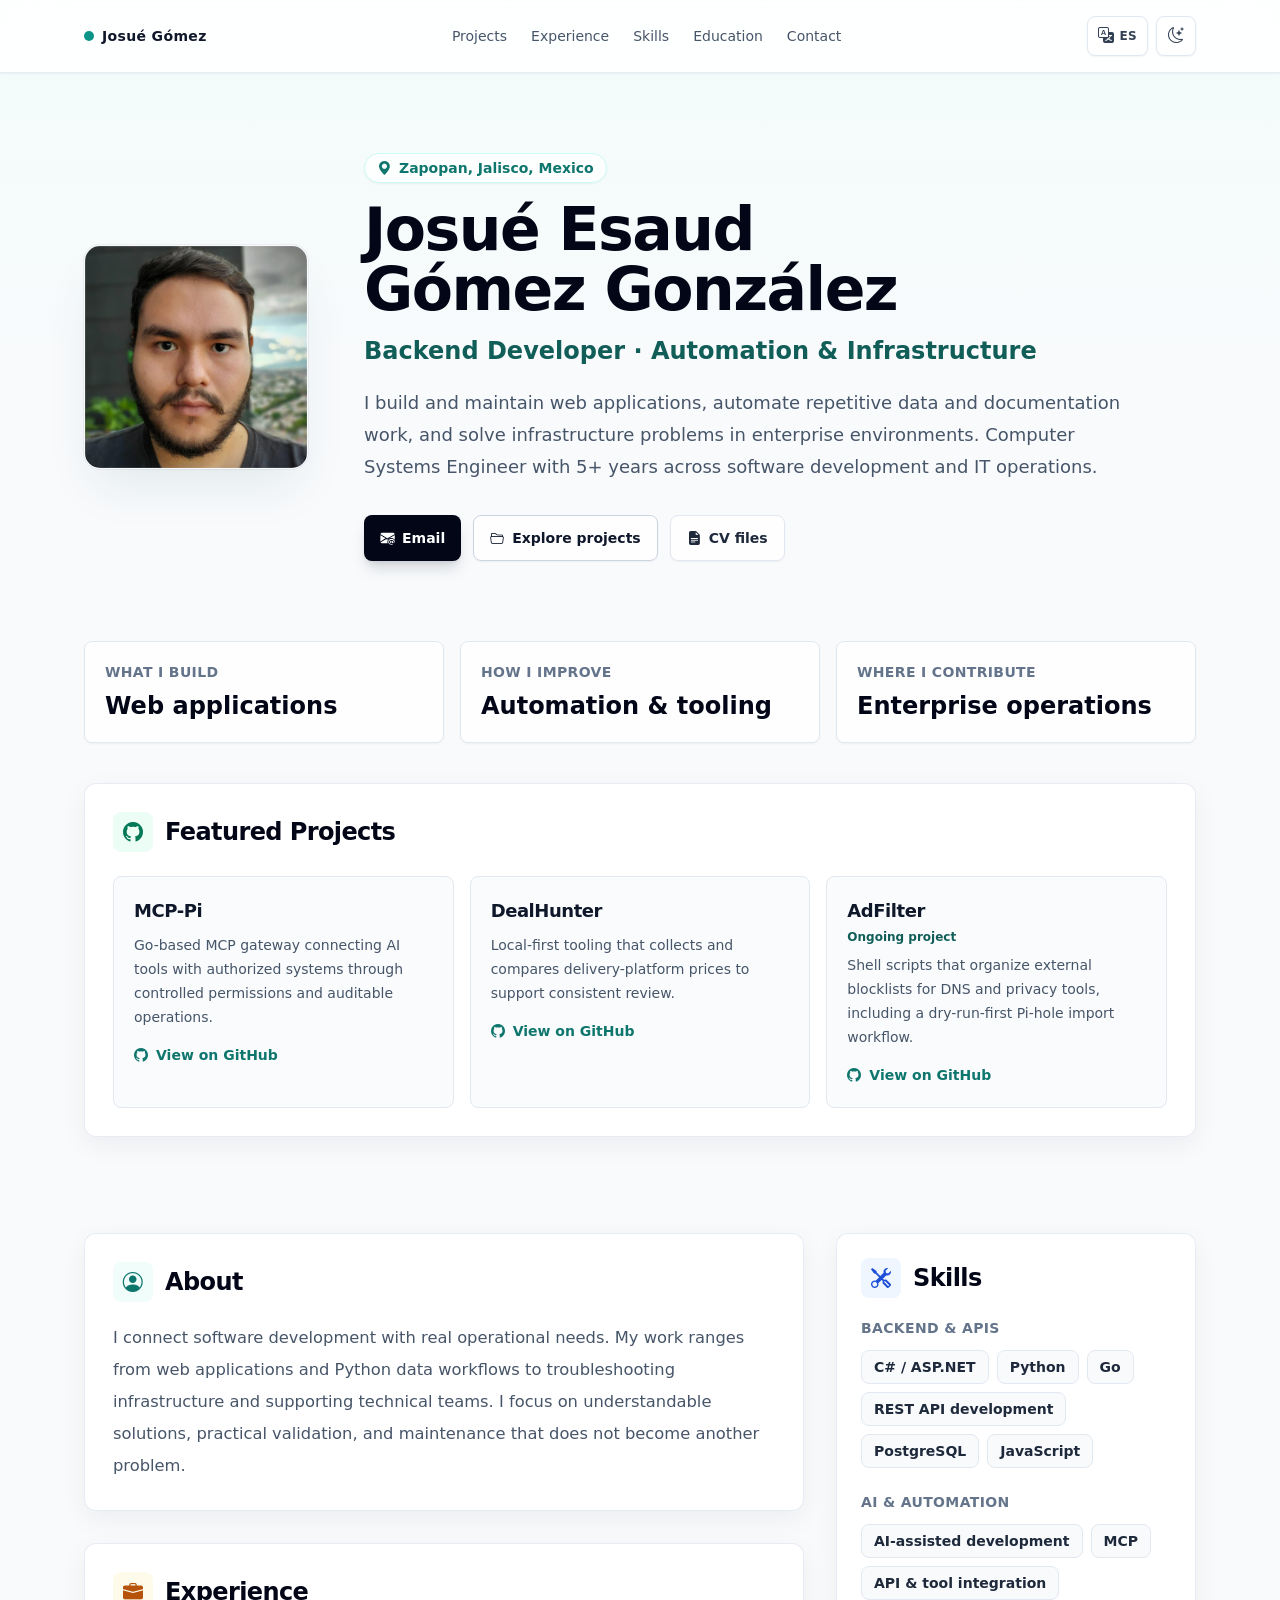
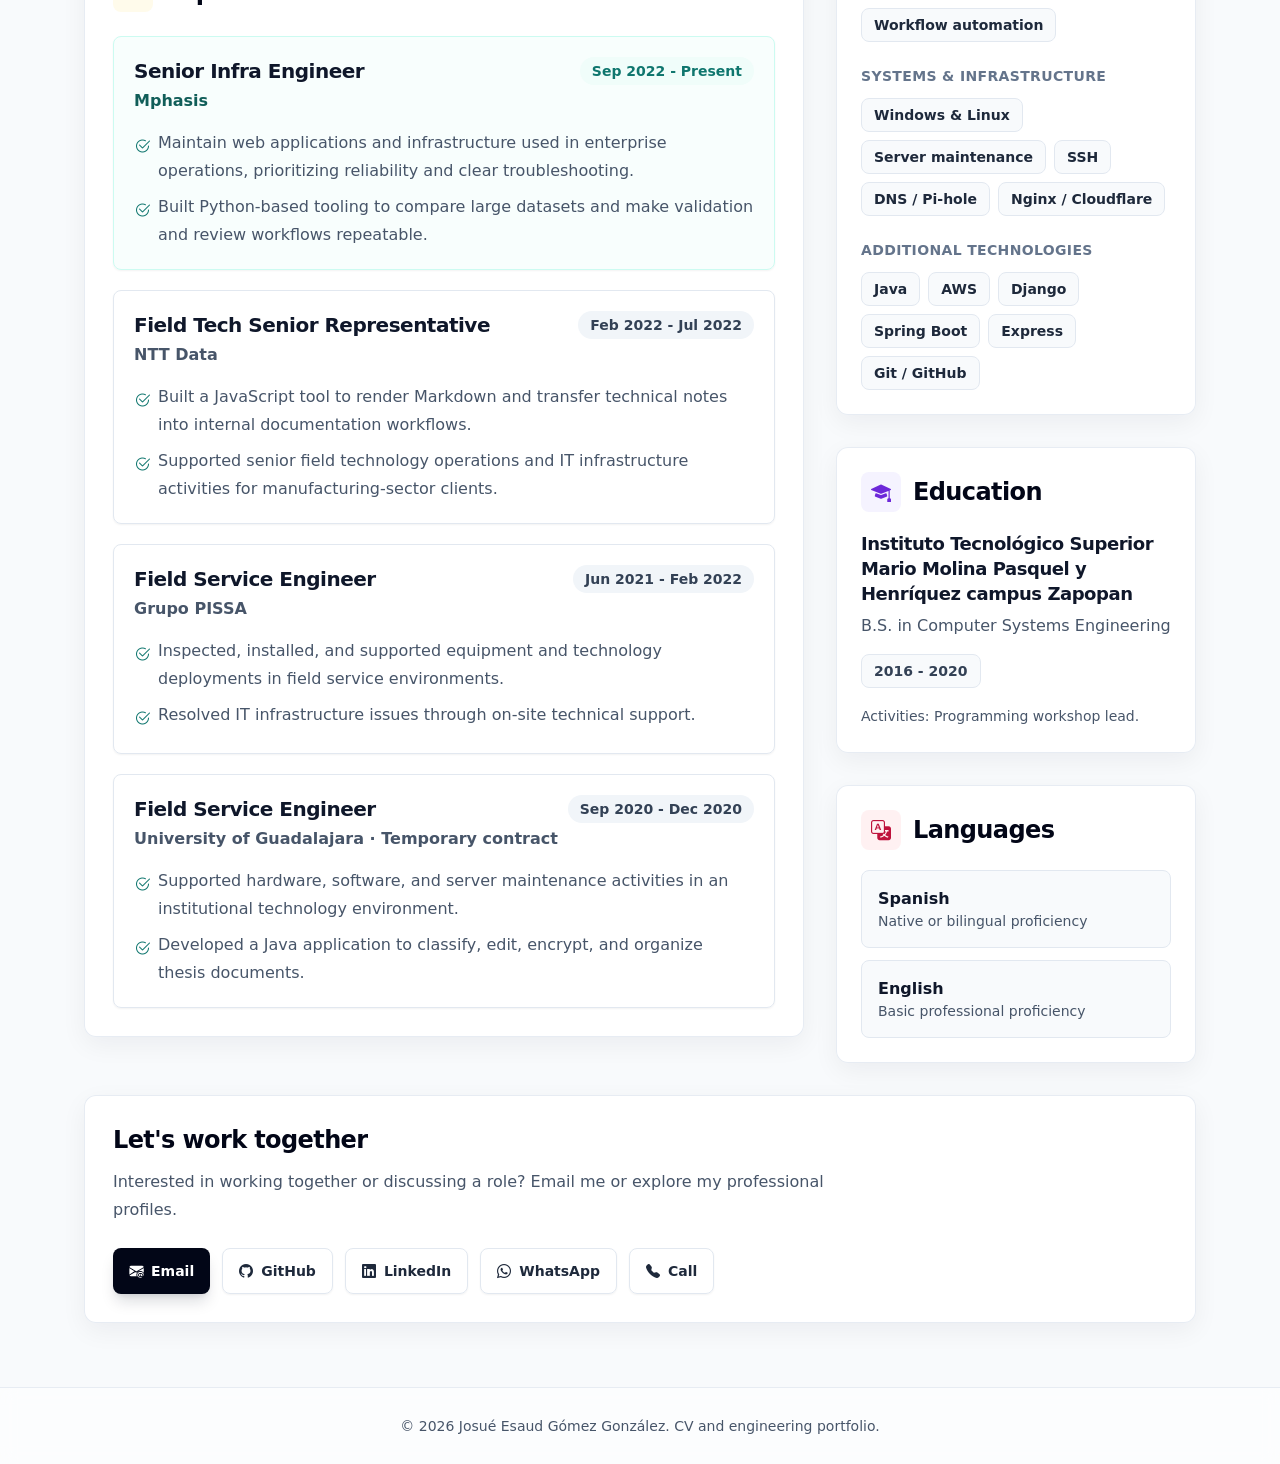
==== commit f54dfa69: "Highlight AdFilter and clarify engineering skills" ====
--- a/index.html
+++ b/index.html
@@ -201,7 +201,7 @@
               <article class="rounded-lg border border-slate-200 bg-slate-50/80 p-5 transition hover:border-teal-200 hover:bg-white hover:shadow-sm dark:border-slate-800 dark:bg-slate-950/30 dark:hover:border-teal-900 dark:hover:bg-slate-950/50">
                 <h3 class="text-lg font-extrabold tracking-tight text-slate-900 dark:text-white">MCP-Pi</h3>
                 <p class="mt-2 text-sm leading-6 text-slate-600 dark:text-slate-300">
-                  <span data-i18n="mcpProject">Gateway for managing authorized remote systems through scoped tools and verifiable operations.</span>
+                  <span data-i18n="mcpProject">Go-based MCP gateway connecting AI tools with authorized systems through controlled permissions and auditable operations.</span>
                 </p>
                 <a
                   href="https://github.com/yorologo/MCP-Pi"
@@ -233,16 +233,17 @@
               </article>
 
               <article class="rounded-lg border border-slate-200 bg-slate-50/80 p-5 transition hover:border-teal-200 hover:bg-white hover:shadow-sm dark:border-slate-800 dark:bg-slate-950/30 dark:hover:border-teal-900 dark:hover:bg-slate-950/50">
-                <h3 class="text-lg font-extrabold tracking-tight text-slate-900 dark:text-white">NotYourCube</h3>
+                <h3 class="text-lg font-extrabold tracking-tight text-slate-900 dark:text-white">AdFilter</h3>
+                <p class="mt-1 text-xs font-semibold text-teal-800 dark:text-teal-300"><span data-i18n="adfilterStatus">Ongoing project</span></p>
                 <p class="mt-2 text-sm leading-6 text-slate-600 dark:text-slate-300">
-                  <span data-i18n="cubeProject">Python utility for scanning GameCube metadata, resolving cheats, and generating validated GCT files.</span>
+                  <span data-i18n="adfilterProject">Shell scripts that organize external blocklists for DNS and privacy tools, including a dry-run-first Pi-hole import workflow.</span>
                 </p>
                 <a
-                  href="https://github.com/yorologo/NotYourCube"
+                  href="https://github.com/yorologo/AdFilter"
                   target="_blank"
                   rel="noopener noreferrer"
                   class="mt-4 inline-flex items-center gap-2 text-sm font-bold text-teal-700 hover:text-teal-900 dark:text-teal-300 dark:hover:text-teal-100"
-                  data-i18n-aria="aria-open-notyourcube-on-github-in-a-new-tab" aria-label="Open NotYourCube on GitHub in a new tab"
+                  data-i18n-aria="aria-open-adfilter-on-github-in-a-new-tab" aria-label="Open AdFilter on GitHub in a new tab"
                 >
                   <i class="bi bi-github" aria-hidden="true"></i>
                   <span data-i18n="copy-view-on-github">View on GitHub</span>
@@ -372,27 +373,46 @@
                 <h2 id="skills-heading" class="text-2xl font-extrabold tracking-tight text-slate-950 dark:text-white"><span data-i18n="copy-skills">Skills</span></h2>
               </div>
 
-              <div class="space-y-5">
+              <div class="space-y-6">
                 <div>
-                  <h3 class="mb-3 text-sm font-bold uppercase tracking-wide text-slate-500 dark:text-slate-400"><span data-i18n="copy-programming-languages">Programming Languages</span></h3>
+                  <h3 class="mb-3 text-sm font-bold uppercase tracking-wide text-slate-500 dark:text-slate-400"><span data-i18n="skills-backend">Backend & APIs</span></h3>
                   <div class="flex flex-wrap gap-2">
+                    <span class="rounded-lg border border-slate-200 bg-slate-50 px-3 py-1.5 text-sm font-semibold text-slate-800 dark:border-slate-700 dark:bg-slate-800 dark:text-slate-100">C# / ASP.NET</span>
                     <span class="rounded-lg border border-slate-200 bg-slate-50 px-3 py-1.5 text-sm font-semibold text-slate-800 dark:border-slate-700 dark:bg-slate-800 dark:text-slate-100">Python</span>
+                    <span class="rounded-lg border border-slate-200 bg-slate-50 px-3 py-1.5 text-sm font-semibold text-slate-800 dark:border-slate-700 dark:bg-slate-800 dark:text-slate-100">Go</span>
+                    <span class="rounded-lg border border-slate-200 bg-slate-50 px-3 py-1.5 text-sm font-semibold text-slate-800 dark:border-slate-700 dark:bg-slate-800 dark:text-slate-100"><span data-i18n="skill-rest-api">REST API development</span></span>
+                    <span class="rounded-lg border border-slate-200 bg-slate-50 px-3 py-1.5 text-sm font-semibold text-slate-800 dark:border-slate-700 dark:bg-slate-800 dark:text-slate-100">PostgreSQL</span>
                     <span class="rounded-lg border border-slate-200 bg-slate-50 px-3 py-1.5 text-sm font-semibold text-slate-800 dark:border-slate-700 dark:bg-slate-800 dark:text-slate-100">JavaScript</span>
-                    <span class="rounded-lg border border-slate-200 bg-slate-50 px-3 py-1.5 text-sm font-semibold text-slate-800 dark:border-slate-700 dark:bg-slate-800 dark:text-slate-100">Go</span>
-                    <span class="rounded-lg border border-slate-200 bg-slate-50 px-3 py-1.5 text-sm font-semibold text-slate-800 dark:border-slate-700 dark:bg-slate-800 dark:text-slate-100">C#</span>
+                  </div>
+                </div>
+                <div>
+                  <h3 class="mb-3 text-sm font-bold uppercase tracking-wide text-slate-500 dark:text-slate-400"><span data-i18n="skills-ai">AI & automation</span></h3>
+                  <div class="flex flex-wrap gap-2">
+                    <span class="rounded-lg border border-slate-200 bg-slate-50 px-3 py-1.5 text-sm font-semibold text-slate-800 dark:border-slate-700 dark:bg-slate-800 dark:text-slate-100"><span data-i18n="skill-ai-assisted">AI-assisted development</span></span>
+                    <span class="rounded-lg border border-slate-200 bg-slate-50 px-3 py-1.5 text-sm font-semibold text-slate-800 dark:border-slate-700 dark:bg-slate-800 dark:text-slate-100">MCP</span>
+                    <span class="rounded-lg border border-slate-200 bg-slate-50 px-3 py-1.5 text-sm font-semibold text-slate-800 dark:border-slate-700 dark:bg-slate-800 dark:text-slate-100"><span data-i18n="skill-api-integration">API & tool integration</span></span>
+                    <span class="rounded-lg border border-slate-200 bg-slate-50 px-3 py-1.5 text-sm font-semibold text-slate-800 dark:border-slate-700 dark:bg-slate-800 dark:text-slate-100"><span data-i18n="skill-workflow">Workflow automation</span></span>
+                  </div>
+                </div>
+                <div>
+                  <h3 class="mb-3 text-sm font-bold uppercase tracking-wide text-slate-500 dark:text-slate-400"><span data-i18n="skills-infra">Systems & infrastructure</span></h3>
+                  <div class="flex flex-wrap gap-2">
+                    <span class="rounded-lg border border-slate-200 bg-slate-50 px-3 py-1.5 text-sm font-semibold text-slate-800 dark:border-slate-700 dark:bg-slate-800 dark:text-slate-100">Windows & Linux</span>
+                    <span class="rounded-lg border border-slate-200 bg-slate-50 px-3 py-1.5 text-sm font-semibold text-slate-800 dark:border-slate-700 dark:bg-slate-800 dark:text-slate-100"><span data-i18n="skill-server-maintenance">Server maintenance</span></span>
+                    <span class="rounded-lg border border-slate-200 bg-slate-50 px-3 py-1.5 text-sm font-semibold text-slate-800 dark:border-slate-700 dark:bg-slate-800 dark:text-slate-100">SSH</span>
+                    <span class="rounded-lg border border-slate-200 bg-slate-50 px-3 py-1.5 text-sm font-semibold text-slate-800 dark:border-slate-700 dark:bg-slate-800 dark:text-slate-100">DNS / Pi-hole</span>
+                    <span class="rounded-lg border border-slate-200 bg-slate-50 px-3 py-1.5 text-sm font-semibold text-slate-800 dark:border-slate-700 dark:bg-slate-800 dark:text-slate-100">Nginx / Cloudflare</span>
+                  </div>
+                </div>
+                <div>
+                  <h3 class="mb-3 text-sm font-bold uppercase tracking-wide text-slate-500 dark:text-slate-400"><span data-i18n="skills-other">Additional technologies</span></h3>
+                  <div class="flex flex-wrap gap-2">
                     <span class="rounded-lg border border-slate-200 bg-slate-50 px-3 py-1.5 text-sm font-semibold text-slate-800 dark:border-slate-700 dark:bg-slate-800 dark:text-slate-100">Java</span>
-                  </div>
-                </div>
-
-                <div>
-                  <h3 class="mb-3 text-sm font-bold uppercase tracking-wide text-slate-500 dark:text-slate-400"><span data-i18n="copy-technologies">Technologies</span></h3>
-                  <div class="flex flex-wrap gap-2">
-                    <span class="rounded-lg border border-teal-100 bg-teal-50 px-3 py-1.5 text-sm font-semibold text-teal-800 dark:border-teal-900/70 dark:bg-teal-950 dark:text-teal-200">AWS</span>
-                    <span class="rounded-lg border border-teal-100 bg-teal-50 px-3 py-1.5 text-sm font-semibold text-teal-800 dark:border-teal-900/70 dark:bg-teal-950 dark:text-teal-200">PostgreSQL</span>
-                    <span class="rounded-lg border border-teal-100 bg-teal-50 px-3 py-1.5 text-sm font-semibold text-teal-800 dark:border-teal-900/70 dark:bg-teal-950 dark:text-teal-200">Django</span>
-                    <span class="rounded-lg border border-teal-100 bg-teal-50 px-3 py-1.5 text-sm font-semibold text-teal-800 dark:border-teal-900/70 dark:bg-teal-950 dark:text-teal-200">Spring Boot</span>
-                    <span class="rounded-lg border border-teal-100 bg-teal-50 px-3 py-1.5 text-sm font-semibold text-teal-800 dark:border-teal-900/70 dark:bg-teal-950 dark:text-teal-200">ASP.NET</span>
-                    <span class="rounded-lg border border-teal-100 bg-teal-50 px-3 py-1.5 text-sm font-semibold text-teal-800 dark:border-teal-900/70 dark:bg-teal-950 dark:text-teal-200">Express</span>
+                    <span class="rounded-lg border border-slate-200 bg-slate-50 px-3 py-1.5 text-sm font-semibold text-slate-800 dark:border-slate-700 dark:bg-slate-800 dark:text-slate-100">AWS</span>
+                    <span class="rounded-lg border border-slate-200 bg-slate-50 px-3 py-1.5 text-sm font-semibold text-slate-800 dark:border-slate-700 dark:bg-slate-800 dark:text-slate-100">Django</span>
+                    <span class="rounded-lg border border-slate-200 bg-slate-50 px-3 py-1.5 text-sm font-semibold text-slate-800 dark:border-slate-700 dark:bg-slate-800 dark:text-slate-100">Spring Boot</span>
+                    <span class="rounded-lg border border-slate-200 bg-slate-50 px-3 py-1.5 text-sm font-semibold text-slate-800 dark:border-slate-700 dark:bg-slate-800 dark:text-slate-100">Express</span>
+                    <span class="rounded-lg border border-slate-200 bg-slate-50 px-3 py-1.5 text-sm font-semibold text-slate-800 dark:border-slate-700 dark:bg-slate-800 dark:text-slate-100">Git / GitHub</span>
                   </div>
                 </div>
               </div>
--- a/assets/css/site.css
+++ b/assets/css/site.css
@@ -1 +1 @@
-*,:after,:before{--tw-border-spacing-x:0;--tw-border-spacing-y:0;--tw-translate-x:0;--tw-translate-y:0;--tw-rotate:0;--tw-skew-x:0;--tw-skew-y:0;--tw-scale-x:1;--tw-scale-y:1;--tw-pan-x: ;--tw-pan-y: ;--tw-pinch-zoom: ;--tw-scroll-snap-strictness:proximity;--tw-gradient-from-position: ;--tw-gradient-via-position: ;--tw-gradient-to-position: ;--tw-ordinal: ;--tw-slashed-zero: ;--tw-numeric-figure: ;--tw-numeric-spacing: ;--tw-numeric-fraction: ;--tw-ring-inset: ;--tw-ring-offset-width:0px;--tw-ring-offset-color:#fff;--tw-ring-color:rgba(59,130,246,.5);--tw-ring-offset-shadow:0 0 #0000;--tw-ring-shadow:0 0 #0000;--tw-shadow:0 0 #0000;--tw-shadow-colored:0 0 #0000;--tw-blur: ;--tw-brightness: ;--tw-contrast: ;--tw-grayscale: ;--tw-hue-rotate: ;--tw-invert: ;--tw-saturate: ;--tw-sepia: ;--tw-drop-shadow: ;--tw-backdrop-blur: ;--tw-backdrop-brightness: ;--tw-backdrop-contrast: ;--tw-backdrop-grayscale: ;--tw-backdrop-hue-rotate: ;--tw-backdrop-invert: ;--tw-backdrop-opacity: ;--tw-backdrop-saturate: ;--tw-backdrop-sepia: ;--tw-contain-size: ;--tw-contain-layout: ;--tw-contain-paint: ;--tw-contain-style: }::backdrop{--tw-border-spacing-x:0;--tw-border-spacing-y:0;--tw-translate-x:0;--tw-translate-y:0;--tw-rotate:0;--tw-skew-x:0;--tw-skew-y:0;--tw-scale-x:1;--tw-scale-y:1;--tw-pan-x: ;--tw-pan-y: ;--tw-pinch-zoom: ;--tw-scroll-snap-strictness:proximity;--tw-gradient-from-position: ;--tw-gradient-via-position: ;--tw-gradient-to-position: ;--tw-ordinal: ;--tw-slashed-zero: ;--tw-numeric-figure: ;--tw-numeric-spacing: ;--tw-numeric-fraction: ;--tw-ring-inset: ;--tw-ring-offset-width:0px;--tw-ring-offset-color:#fff;--tw-ring-color:rgba(59,130,246,.5);--tw-ring-offset-shadow:0 0 #0000;--tw-ring-shadow:0 0 #0000;--tw-shadow:0 0 #0000;--tw-shadow-colored:0 0 #0000;--tw-blur: ;--tw-brightness: ;--tw-contrast: ;--tw-grayscale: ;--tw-hue-rotate: ;--tw-invert: ;--tw-saturate: ;--tw-sepia: ;--tw-drop-shadow: ;--tw-backdrop-blur: ;--tw-backdrop-brightness: ;--tw-backdrop-contrast: ;--tw-backdrop-grayscale: ;--tw-backdrop-hue-rotate: ;--tw-backdrop-invert: ;--tw-backdrop-opacity: ;--tw-backdrop-saturate: ;--tw-backdrop-sepia: ;--tw-contain-size: ;--tw-contain-layout: ;--tw-contain-paint: ;--tw-contain-style: }/*! tailwindcss v3.4.17 | MIT License | https://tailwindcss.com*/*,:after,:before{box-sizing:border-box;border:0 solid #e5e7eb}:after,:before{--tw-content:""}:host,html{line-height:1.5;-webkit-text-size-adjust:100%;-moz-tab-size:4;-o-tab-size:4;tab-size:4;font-family:ui-sans-serif,system-ui,sans-serif,Apple Color Emoji,Segoe UI Emoji,Segoe UI Symbol,Noto Color Emoji;font-feature-settings:normal;font-variation-settings:normal;-webkit-tap-highlight-color:transparent}body{margin:0;line-height:inherit}hr{height:0;color:inherit;border-top-width:1px}abbr:where([title]){-webkit-text-decoration:underline dotted;text-decoration:underline dotted}h1,h2,h3,h4,h5,h6{font-size:inherit;font-weight:inherit}a{color:inherit;text-decoration:inherit}b,strong{font-weight:bolder}code,kbd,pre,samp{font-family:ui-monospace,SFMono-Regular,Menlo,Monaco,Consolas,Liberation Mono,Courier New,monospace;font-feature-settings:normal;font-variation-settings:normal;font-size:1em}small{font-size:80%}sub,sup{font-size:75%;line-height:0;position:relative;vertical-align:baseline}sub{bottom:-.25em}sup{top:-.5em}table{text-indent:0;border-color:inherit;border-collapse:collapse}button,input,optgroup,select,textarea{font-family:inherit;font-feature-settings:inherit;font-variation-settings:inherit;font-size:100%;font-weight:inherit;line-height:inherit;letter-spacing:inherit;color:inherit;margin:0;padding:0}button,select{text-transform:none}button,input:where([type=button]),input:where([type=reset]),input:where([type=submit]){-webkit-appearance:button;background-color:transparent;background-image:none}:-moz-focusring{outline:auto}:-moz-ui-invalid{box-shadow:none}progress{vertical-align:baseline}::-webkit-inner-spin-button,::-webkit-outer-spin-button{height:auto}[type=search]{-webkit-appearance:textfield;outline-offset:-2px}::-webkit-search-decoration{-webkit-appearance:none}::-webkit-file-upload-button{-webkit-appearance:button;font:inherit}summary{display:list-item}blockquote,dd,dl,figure,h1,h2,h3,h4,h5,h6,hr,p,pre{margin:0}fieldset{margin:0}fieldset,legend{padding:0}menu,ol,ul{list-style:none;margin:0;padding:0}dialog{padding:0}textarea{resize:vertical}input::-moz-placeholder,textarea::-moz-placeholder{opacity:1;color:#9ca3af}input::placeholder,textarea::placeholder{opacity:1;color:#9ca3af}[role=button],button{cursor:pointer}:disabled{cursor:default}audio,canvas,embed,iframe,img,object,svg,video{display:block;vertical-align:middle}img,video{max-width:100%;height:auto}[hidden]:where(:not([hidden=until-found])){display:none}.sr-only{position:absolute;width:1px;height:1px;padding:0;margin:-1px;overflow:hidden;clip:rect(0,0,0,0);white-space:nowrap;border-width:0}.static{position:static}.sticky{position:sticky}.top-0{top:0}.z-40{z-index:40}.mx-auto{margin-left:auto;margin-right:auto}.-mt-6{margin-top:-1.5rem}.mb-3{margin-bottom:.75rem}.mb-4{margin-bottom:1rem}.mb-5{margin-bottom:1.25rem}.mb-6{margin-bottom:1.5rem}.mt-1{margin-top:.25rem}.mt-2{margin-top:.5rem}.mt-3{margin-top:.75rem}.mt-4{margin-top:1rem}.mt-5{margin-top:1.25rem}.mt-6{margin-top:1.5rem}.mt-8{margin-top:2rem}.flex{display:flex}.inline-flex{display:inline-flex}.grid{display:grid}.hidden{display:none}.h-10{height:2.5rem}.h-2\.5{height:.625rem}.h-52{height:13rem}.h-full{height:100%}.min-h-screen{min-height:100vh}.w-10{width:2.5rem}.w-2\.5{width:.625rem}.w-52{width:13rem}.w-full{width:100%}.min-w-10{min-width:2.5rem}.max-w-3xl{max-width:48rem}.max-w-4xl{max-width:56rem}.max-w-6xl{max-width:72rem}.max-w-md{max-width:28rem}.scroll-mt-24{scroll-margin-top:6rem}.grid-cols-2{grid-template-columns:repeat(2,minmax(0,1fr))}.flex-col{flex-direction:column}.flex-wrap{flex-wrap:wrap}.items-center{align-items:center}.justify-center{justify-content:center}.justify-between{justify-content:space-between}.gap-1\.5{gap:.375rem}.gap-10{gap:2.5rem}.gap-2{gap:.5rem}.gap-3{gap:.75rem}.gap-4{gap:1rem}.gap-6{gap:1.5rem}.gap-8{gap:2rem}.space-y-2>:not([hidden])~:not([hidden]){--tw-space-y-reverse:0;margin-top:calc(.5rem*(1 - var(--tw-space-y-reverse)));margin-bottom:calc(.5rem*var(--tw-space-y-reverse))}.space-y-3>:not([hidden])~:not([hidden]){--tw-space-y-reverse:0;margin-top:calc(.75rem*(1 - var(--tw-space-y-reverse)));margin-bottom:calc(.75rem*var(--tw-space-y-reverse))}.space-y-5>:not([hidden])~:not([hidden]){--tw-space-y-reverse:0;margin-top:calc(1.25rem*(1 - var(--tw-space-y-reverse)));margin-bottom:calc(1.25rem*var(--tw-space-y-reverse))}.space-y-8>:not([hidden])~:not([hidden]){--tw-space-y-reverse:0;margin-top:calc(2rem*(1 - var(--tw-space-y-reverse)));margin-bottom:calc(2rem*var(--tw-space-y-reverse))}.overflow-hidden{overflow:hidden}.whitespace-nowrap{white-space:nowrap}.rounded-2xl{border-radius:1rem}.rounded-full{border-radius:9999px}.rounded-lg{border-radius:.5rem}.rounded-xl{border-radius:.75rem}.border{border-width:1px}.border-b{border-bottom-width:1px}.border-t{border-top-width:1px}.border-slate-200{--tw-border-opacity:1;border-color:rgb(226 232 240/var(--tw-border-opacity,1))}.border-slate-200\/80{border-color:rgba(226,232,240,.8)}.border-slate-300{--tw-border-opacity:1;border-color:rgb(203 213 225/var(--tw-border-opacity,1))}.border-teal-100{--tw-border-opacity:1;border-color:rgb(204 251 241/var(--tw-border-opacity,1))}.border-white\/80{border-color:hsla(0,0%,100%,.8)}.bg-amber-50{--tw-bg-opacity:1;background-color:rgb(255 251 235/var(--tw-bg-opacity,1))}.bg-blue-50{--tw-bg-opacity:1;background-color:rgb(239 246 255/var(--tw-bg-opacity,1))}.bg-emerald-50{--tw-bg-opacity:1;background-color:rgb(236 253 245/var(--tw-bg-opacity,1))}.bg-rose-50{--tw-bg-opacity:1;background-color:rgb(255 241 242/var(--tw-bg-opacity,1))}.bg-slate-100{--tw-bg-opacity:1;background-color:rgb(241 245 249/var(--tw-bg-opacity,1))}.bg-slate-200{--tw-bg-opacity:1;background-color:rgb(226 232 240/var(--tw-bg-opacity,1))}.bg-slate-50{--tw-bg-opacity:1;background-color:rgb(248 250 252/var(--tw-bg-opacity,1))}.bg-slate-50\/80{background-color:rgba(248,250,252,.8)}.bg-slate-950{--tw-bg-opacity:1;background-color:rgb(2 6 23/var(--tw-bg-opacity,1))}.bg-teal-50{--tw-bg-opacity:1;background-color:rgb(240 253 250/var(--tw-bg-opacity,1))}.bg-teal-50\/45{background-color:rgba(240,253,250,.45)}.bg-teal-600{--tw-bg-opacity:1;background-color:rgb(13 148 136/var(--tw-bg-opacity,1))}.bg-violet-50{--tw-bg-opacity:1;background-color:rgb(245 243 255/var(--tw-bg-opacity,1))}.bg-white{--tw-bg-opacity:1;background-color:rgb(255 255 255/var(--tw-bg-opacity,1))}.bg-white\/60{background-color:hsla(0,0%,100%,.6)}.bg-white\/70{background-color:hsla(0,0%,100%,.7)}.bg-white\/80{background-color:hsla(0,0%,100%,.8)}.bg-white\/85{background-color:hsla(0,0%,100%,.85)}.bg-white\/90{background-color:hsla(0,0%,100%,.9)}.bg-white\/95{background-color:hsla(0,0%,100%,.95)}.object-cover{-o-object-fit:cover;object-fit:cover}.p-4{padding:1rem}.p-5{padding:1.25rem}.p-6{padding:1.5rem}.p-7{padding:1.75rem}.px-2\.5{padding-left:.625rem;padding-right:.625rem}.px-3{padding-left:.75rem;padding-right:.75rem}.px-4{padding-left:1rem;padding-right:1rem}.px-5{padding-left:1.25rem;padding-right:1.25rem}.py-1{padding-top:.25rem;padding-bottom:.25rem}.py-1\.5{padding-top:.375rem;padding-bottom:.375rem}.py-14{padding-top:3.5rem;padding-bottom:3.5rem}.py-2{padding-top:.5rem;padding-bottom:.5rem}.py-3{padding-top:.75rem;padding-bottom:.75rem}.py-4{padding-top:1rem;padding-bottom:1rem}.py-7{padding-top:1.75rem;padding-bottom:1.75rem}.py-8{padding-top:2rem;padding-bottom:2rem}.pb-10{padding-bottom:2.5rem}.pb-16{padding-bottom:4rem}.text-center{text-align:center}.text-2xl{font-size:1.5rem;line-height:2rem}.text-4xl{font-size:2.25rem;line-height:2.5rem}.text-\[1\.02rem\]{font-size:1.02rem}.text-lg{font-size:1.125rem;line-height:1.75rem}.text-sm{font-size:.875rem;line-height:1.25rem}.text-xl{font-size:1.25rem;line-height:1.75rem}.text-xs{font-size:.75rem;line-height:1rem}.font-bold{font-weight:700}.font-extrabold{font-weight:800}.font-medium{font-weight:500}.font-semibold{font-weight:600}.uppercase{text-transform:uppercase}.leading-6{line-height:1.5rem}.leading-7{line-height:1.75rem}.leading-8{line-height:2rem}.leading-snug{line-height:1.375}.leading-tight{line-height:1.25}.tracking-tight{letter-spacing:-.025em}.tracking-wide{letter-spacing:.025em}.text-amber-700{--tw-text-opacity:1;color:rgb(180 83 9/var(--tw-text-opacity,1))}.text-blue-700{--tw-text-opacity:1;color:rgb(29 78 216/var(--tw-text-opacity,1))}.text-emerald-700{--tw-text-opacity:1;color:rgb(4 120 87/var(--tw-text-opacity,1))}.text-rose-700{--tw-text-opacity:1;color:rgb(190 18 60/var(--tw-text-opacity,1))}.text-slate-500{--tw-text-opacity:1;color:rgb(100 116 139/var(--tw-text-opacity,1))}.text-slate-600{--tw-text-opacity:1;color:rgb(71 85 105/var(--tw-text-opacity,1))}.text-slate-700{--tw-text-opacity:1;color:rgb(51 65 85/var(--tw-text-opacity,1))}.text-slate-800{--tw-text-opacity:1;color:rgb(30 41 59/var(--tw-text-opacity,1))}.text-slate-900{--tw-text-opacity:1;color:rgb(15 23 42/var(--tw-text-opacity,1))}.text-slate-950{--tw-text-opacity:1;color:rgb(2 6 23/var(--tw-text-opacity,1))}.text-teal-700{--tw-text-opacity:1;color:rgb(15 118 110/var(--tw-text-opacity,1))}.text-teal-800{--tw-text-opacity:1;color:rgb(17 94 89/var(--tw-text-opacity,1))}.text-violet-700{--tw-text-opacity:1;color:rgb(109 40 217/var(--tw-text-opacity,1))}.text-white{--tw-text-opacity:1;color:rgb(255 255 255/var(--tw-text-opacity,1))}.shadow-2xl{--tw-shadow:0 25px 50px -12px rgba(0,0,0,.25);--tw-shadow-colored:0 25px 50px -12px var(--tw-shadow-color)}.shadow-2xl,.shadow-lg{box-shadow:var(--tw-ring-offset-shadow,0 0 #0000),var(--tw-ring-shadow,0 0 #0000),var(--tw-shadow)}.shadow-lg{--tw-shadow:0 10px 15px -3px rgba(0,0,0,.1),0 4px 6px -4px rgba(0,0,0,.1);--tw-shadow-colored:0 10px 15px -3px var(--tw-shadow-color),0 4px 6px -4px var(--tw-shadow-color)}.shadow-sm{--tw-shadow:0 1px 2px 0 rgba(0,0,0,.05);--tw-shadow-colored:0 1px 2px 0 var(--tw-shadow-color);box-shadow:var(--tw-ring-offset-shadow,0 0 #0000),var(--tw-ring-shadow,0 0 #0000),var(--tw-shadow)}.shadow-slate-900\/15{--tw-shadow-color:rgba(15,23,42,.15);--tw-shadow:var(--tw-shadow-colored)}.shadow-slate-900\/5{--tw-shadow-color:rgba(15,23,42,.05);--tw-shadow:var(--tw-shadow-colored)}.shadow-teal-900\/10{--tw-shadow-color:rgba(19,78,74,.1);--tw-shadow:var(--tw-shadow-colored)}.ring-1{--tw-ring-offset-shadow:var(--tw-ring-inset) 0 0 0 var(--tw-ring-offset-width) var(--tw-ring-offset-color);--tw-ring-shadow:var(--tw-ring-inset) 0 0 0 calc(1px + var(--tw-ring-offset-width)) var(--tw-ring-color);box-shadow:var(--tw-ring-offset-shadow),var(--tw-ring-shadow),var(--tw-shadow,0 0 #0000)}.ring-slate-900\/5{--tw-ring-color:rgba(15,23,42,.05)}.backdrop-blur{--tw-backdrop-blur:blur(8px)}.backdrop-blur,.backdrop-blur-xl{-webkit-backdrop-filter:var(--tw-backdrop-blur) var(--tw-backdrop-brightness) var(--tw-backdrop-contrast) var(--tw-backdrop-grayscale) var(--tw-backdrop-hue-rotate) var(--tw-backdrop-invert) var(--tw-backdrop-opacity) var(--tw-backdrop-saturate) var(--tw-backdrop-sepia);backdrop-filter:var(--tw-backdrop-blur) var(--tw-backdrop-brightness) var(--tw-backdrop-contrast) var(--tw-backdrop-grayscale) var(--tw-backdrop-hue-rotate) var(--tw-backdrop-invert) var(--tw-backdrop-opacity) var(--tw-backdrop-saturate) var(--tw-backdrop-sepia)}.backdrop-blur-xl{--tw-backdrop-blur:blur(24px)}.transition{transition-property:color,background-color,border-color,text-decoration-color,fill,stroke,opacity,box-shadow,transform,filter,-webkit-backdrop-filter;transition-property:color,background-color,border-color,text-decoration-color,fill,stroke,opacity,box-shadow,transform,filter,backdrop-filter;transition-property:color,background-color,border-color,text-decoration-color,fill,stroke,opacity,box-shadow,transform,filter,backdrop-filter,-webkit-backdrop-filter;transition-timing-function:cubic-bezier(.4,0,.2,1);transition-duration:.15s}.transition-colors{transition-property:color,background-color,border-color,text-decoration-color,fill,stroke;transition-timing-function:cubic-bezier(.4,0,.2,1);transition-duration:.15s}.duration-300{transition-duration:.3s}:root{color-scheme:light}:root.dark{color-scheme:dark}body{font-family:Inter,ui-sans-serif,system-ui,-apple-system,BlinkMacSystemFont,Segoe UI,sans-serif;background:linear-gradient(180deg,rgba(240,253,250,.72),#f8fafc 360px),#f8fafc}.dark body{background:linear-gradient(180deg,#0f172a,#020617 380px),#020617}a:focus-visible,button:focus-visible{border-radius:.5rem;outline:3px solid #0f766e;outline-offset:3px}.dark a:focus-visible,.dark button:focus-visible{outline-color:#5eead4}h1,h2{text-wrap:balance}.section-card{box-shadow:0 8px 26px rgba(15,23,42,.055)}.dark .section-card{box-shadow:0 8px 26px rgba(0,0,0,.24)}@media (prefers-reduced-motion:reduce){*,:after,:before{scroll-behavior:auto!important;transition-duration:.01ms!important;transition-delay:0ms!important;animation-duration:.01ms!important;animation-iteration-count:1!important}}.hover\:-translate-y-0\.5:hover{--tw-translate-y:-0.125rem;transform:translate(var(--tw-translate-x),var(--tw-translate-y)) rotate(var(--tw-rotate)) skewX(var(--tw-skew-x)) skewY(var(--tw-skew-y)) scaleX(var(--tw-scale-x)) scaleY(var(--tw-scale-y))}.hover\:border-blue-600:hover{--tw-border-opacity:1;border-color:rgb(37 99 235/var(--tw-border-opacity,1))}.hover\:border-green-600:hover{--tw-border-opacity:1;border-color:rgb(22 163 74/var(--tw-border-opacity,1))}.hover\:border-red-600:hover{--tw-border-opacity:1;border-color:rgb(220 38 38/var(--tw-border-opacity,1))}.hover\:border-slate-900:hover{--tw-border-opacity:1;border-color:rgb(15 23 42/var(--tw-border-opacity,1))}.hover\:border-teal-200:hover{--tw-border-opacity:1;border-color:rgb(153 246 228/var(--tw-border-opacity,1))}.hover\:border-teal-700:hover{--tw-border-opacity:1;border-color:rgb(15 118 110/var(--tw-border-opacity,1))}.hover\:bg-teal-800:hover{--tw-bg-opacity:1;background-color:rgb(17 94 89/var(--tw-bg-opacity,1))}.hover\:bg-white:hover{--tw-bg-opacity:1;background-color:rgb(255 255 255/var(--tw-bg-opacity,1))}.hover\:text-blue-700:hover{--tw-text-opacity:1;color:rgb(29 78 216/var(--tw-text-opacity,1))}.hover\:text-green-700:hover{--tw-text-opacity:1;color:rgb(21 128 61/var(--tw-text-opacity,1))}.hover\:text-red-700:hover{--tw-text-opacity:1;color:rgb(185 28 28/var(--tw-text-opacity,1))}.hover\:text-slate-950:hover{--tw-text-opacity:1;color:rgb(2 6 23/var(--tw-text-opacity,1))}.hover\:text-teal-700:hover{--tw-text-opacity:1;color:rgb(15 118 110/var(--tw-text-opacity,1))}.hover\:text-teal-900:hover{--tw-text-opacity:1;color:rgb(19 78 74/var(--tw-text-opacity,1))}.hover\:shadow-md:hover{--tw-shadow:0 4px 6px -1px rgba(0,0,0,.1),0 2px 4px -2px rgba(0,0,0,.1);--tw-shadow-colored:0 4px 6px -1px var(--tw-shadow-color),0 2px 4px -2px var(--tw-shadow-color)}.hover\:shadow-md:hover,.hover\:shadow-sm:hover{box-shadow:var(--tw-ring-offset-shadow,0 0 #0000),var(--tw-ring-shadow,0 0 #0000),var(--tw-shadow)}.hover\:shadow-sm:hover{--tw-shadow:0 1px 2px 0 rgba(0,0,0,.05);--tw-shadow-colored:0 1px 2px 0 var(--tw-shadow-color)}.hover\:shadow-xl:hover{--tw-shadow:0 20px 25px -5px rgba(0,0,0,.1),0 8px 10px -6px rgba(0,0,0,.1);--tw-shadow-colored:0 20px 25px -5px var(--tw-shadow-color),0 8px 10px -6px var(--tw-shadow-color);box-shadow:var(--tw-ring-offset-shadow,0 0 #0000),var(--tw-ring-shadow,0 0 #0000),var(--tw-shadow)}.focus\:not-sr-only:focus{position:static;width:auto;height:auto;padding:0;margin:0;overflow:visible;clip:auto;white-space:normal}.focus\:fixed:focus{position:fixed}.focus\:left-4:focus{left:1rem}.focus\:top-4:focus{top:1rem}.focus\:z-50:focus{z-index:50}.focus\:rounded-lg:focus{border-radius:.5rem}.focus\:bg-slate-950:focus{--tw-bg-opacity:1;background-color:rgb(2 6 23/var(--tw-bg-opacity,1))}.focus\:px-4:focus{padding-left:1rem;padding-right:1rem}.focus\:py-3:focus{padding-top:.75rem;padding-bottom:.75rem}.focus\:text-sm:focus{font-size:.875rem;line-height:1.25rem}.focus\:font-semibold:focus{font-weight:600}.focus\:text-white:focus{--tw-text-opacity:1;color:rgb(255 255 255/var(--tw-text-opacity,1))}.dark\:border-slate-700:is(.dark *){--tw-border-opacity:1;border-color:rgb(51 65 85/var(--tw-border-opacity,1))}.dark\:border-slate-800:is(.dark *){--tw-border-opacity:1;border-color:rgb(30 41 59/var(--tw-border-opacity,1))}.dark\:border-slate-800\/80:is(.dark *){border-color:rgba(30,41,59,.8)}.dark\:border-teal-900\/50:is(.dark *){border-color:rgba(19,78,74,.5)}.dark\:border-teal-900\/60:is(.dark *){border-color:rgba(19,78,74,.6)}.dark\:border-teal-900\/70:is(.dark *){border-color:rgba(19,78,74,.7)}.dark\:bg-amber-950:is(.dark *){--tw-bg-opacity:1;background-color:rgb(69 26 3/var(--tw-bg-opacity,1))}.dark\:bg-blue-950:is(.dark *){--tw-bg-opacity:1;background-color:rgb(23 37 84/var(--tw-bg-opacity,1))}.dark\:bg-emerald-950:is(.dark *){--tw-bg-opacity:1;background-color:rgb(2 44 34/var(--tw-bg-opacity,1))}.dark\:bg-rose-950:is(.dark *){--tw-bg-opacity:1;background-color:rgb(76 5 25/var(--tw-bg-opacity,1))}.dark\:bg-slate-800:is(.dark *){--tw-bg-opacity:1;background-color:rgb(30 41 59/var(--tw-bg-opacity,1))}.dark\:bg-slate-900:is(.dark *){--tw-bg-opacity:1;background-color:rgb(15 23 42/var(--tw-bg-opacity,1))}.dark\:bg-slate-900\/90:is(.dark *){background-color:rgba(15,23,42,.9)}.dark\:bg-slate-900\/95:is(.dark *){background-color:rgba(15,23,42,.95)}.dark\:bg-slate-950\/30:is(.dark *){background-color:rgba(2,6,23,.3)}.dark\:bg-slate-950\/40:is(.dark *){background-color:rgba(2,6,23,.4)}.dark\:bg-slate-950\/60:is(.dark *){background-color:rgba(2,6,23,.6)}.dark\:bg-slate-950\/80:is(.dark *){background-color:rgba(2,6,23,.8)}.dark\:bg-teal-300:is(.dark *){--tw-bg-opacity:1;background-color:rgb(94 234 212/var(--tw-bg-opacity,1))}.dark\:bg-teal-950:is(.dark *){--tw-bg-opacity:1;background-color:rgb(4 47 46/var(--tw-bg-opacity,1))}.dark\:bg-teal-950\/20:is(.dark *){background-color:rgba(4,47,46,.2)}.dark\:bg-teal-950\/70:is(.dark *){background-color:rgba(4,47,46,.7)}.dark\:bg-violet-950:is(.dark *){--tw-bg-opacity:1;background-color:rgb(46 16 101/var(--tw-bg-opacity,1))}.dark\:bg-white:is(.dark *){--tw-bg-opacity:1;background-color:rgb(255 255 255/var(--tw-bg-opacity,1))}.dark\:text-amber-200:is(.dark *){--tw-text-opacity:1;color:rgb(253 230 138/var(--tw-text-opacity,1))}.dark\:text-blue-200:is(.dark *){--tw-text-opacity:1;color:rgb(191 219 254/var(--tw-text-opacity,1))}.dark\:text-emerald-200:is(.dark *){--tw-text-opacity:1;color:rgb(167 243 208/var(--tw-text-opacity,1))}.dark\:text-rose-200:is(.dark *){--tw-text-opacity:1;color:rgb(254 205 211/var(--tw-text-opacity,1))}.dark\:text-slate-100:is(.dark *){--tw-text-opacity:1;color:rgb(241 245 249/var(--tw-text-opacity,1))}.dark\:text-slate-200:is(.dark *){--tw-text-opacity:1;color:rgb(226 232 240/var(--tw-text-opacity,1))}.dark\:text-slate-300:is(.dark *){--tw-text-opacity:1;color:rgb(203 213 225/var(--tw-text-opacity,1))}.dark\:text-slate-400:is(.dark *){--tw-text-opacity:1;color:rgb(148 163 184/var(--tw-text-opacity,1))}.dark\:text-slate-950:is(.dark *){--tw-text-opacity:1;color:rgb(2 6 23/var(--tw-text-opacity,1))}.dark\:text-teal-200:is(.dark *){--tw-text-opacity:1;color:rgb(153 246 228/var(--tw-text-opacity,1))}.dark\:text-teal-300:is(.dark *){--tw-text-opacity:1;color:rgb(94 234 212/var(--tw-text-opacity,1))}.dark\:text-violet-200:is(.dark *){--tw-text-opacity:1;color:rgb(221 214 254/var(--tw-text-opacity,1))}.dark\:text-white:is(.dark *){--tw-text-opacity:1;color:rgb(255 255 255/var(--tw-text-opacity,1))}.dark\:shadow-black\/20:is(.dark *){--tw-shadow-color:rgba(0,0,0,.2);--tw-shadow:var(--tw-shadow-colored)}.dark\:shadow-black\/30:is(.dark *){--tw-shadow-color:rgba(0,0,0,.3);--tw-shadow:var(--tw-shadow-colored)}.dark\:shadow-black\/40:is(.dark *){--tw-shadow-color:rgba(0,0,0,.4);--tw-shadow:var(--tw-shadow-colored)}.dark\:ring-white\/10:is(.dark *){--tw-ring-color:hsla(0,0%,100%,.1)}.dark\:hover\:border-blue-400:hover:is(.dark *){--tw-border-opacity:1;border-color:rgb(96 165 250/var(--tw-border-opacity,1))}.dark\:hover\:border-green-400:hover:is(.dark *){--tw-border-opacity:1;border-color:rgb(74 222 128/var(--tw-border-opacity,1))}.dark\:hover\:border-red-400:hover:is(.dark *){--tw-border-opacity:1;border-color:rgb(248 113 113/var(--tw-border-opacity,1))}.dark\:hover\:border-teal-300:hover:is(.dark *){--tw-border-opacity:1;border-color:rgb(94 234 212/var(--tw-border-opacity,1))}.dark\:hover\:border-teal-900:hover:is(.dark *){--tw-border-opacity:1;border-color:rgb(19 78 74/var(--tw-border-opacity,1))}.dark\:hover\:border-white:hover:is(.dark *){--tw-border-opacity:1;border-color:rgb(255 255 255/var(--tw-border-opacity,1))}.dark\:hover\:bg-slate-950\/50:hover:is(.dark *){background-color:rgba(2,6,23,.5)}.dark\:hover\:bg-teal-100:hover:is(.dark *){--tw-bg-opacity:1;background-color:rgb(204 251 241/var(--tw-bg-opacity,1))}.dark\:hover\:text-blue-300:hover:is(.dark *){--tw-text-opacity:1;color:rgb(147 197 253/var(--tw-text-opacity,1))}.dark\:hover\:text-green-300:hover:is(.dark *){--tw-text-opacity:1;color:rgb(134 239 172/var(--tw-text-opacity,1))}.dark\:hover\:text-red-300:hover:is(.dark *){--tw-text-opacity:1;color:rgb(252 165 165/var(--tw-text-opacity,1))}.dark\:hover\:text-teal-100:hover:is(.dark *){--tw-text-opacity:1;color:rgb(204 251 241/var(--tw-text-opacity,1))}.dark\:hover\:text-teal-300:hover:is(.dark *){--tw-text-opacity:1;color:rgb(94 234 212/var(--tw-text-opacity,1))}.dark\:focus\:bg-white:focus:is(.dark *){--tw-bg-opacity:1;background-color:rgb(255 255 255/var(--tw-bg-opacity,1))}.dark\:focus\:text-slate-950:focus:is(.dark *){--tw-text-opacity:1;color:rgb(2 6 23/var(--tw-text-opacity,1))}@media (min-width:640px){.sm\:max-w-2xl{max-width:42rem}.sm\:grid-cols-4{grid-template-columns:repeat(4,minmax(0,1fr))}}@media (min-width:768px){.md\:mx-0{margin-left:0;margin-right:0}.md\:flex{display:flex}.md\:hidden{display:none}.md\:h-56{height:14rem}.md\:w-56{width:14rem}.md\:grid-cols-3{grid-template-columns:repeat(3,minmax(0,1fr))}.md\:grid-cols-\[240px_1fr\]{grid-template-columns:240px 1fr}.md\:flex-row{flex-direction:row}.md\:items-start{align-items:flex-start}.md\:justify-start{justify-content:flex-start}.md\:justify-between{justify-content:space-between}.md\:py-20{padding-top:5rem;padding-bottom:5rem}.md\:text-left{text-align:left}.md\:text-2xl{font-size:1.5rem;line-height:2rem}.md\:text-6xl{font-size:3.75rem;line-height:1}}@media (min-width:1024px){.lg\:sticky{position:sticky}.lg\:top-24{top:6rem}.lg\:grid-cols-\[minmax\(0\2c 1fr\)_360px\]{grid-template-columns:minmax(0,1fr) 360px}.lg\:self-start{align-self:flex-start}}+*,:after,:before{--tw-border-spacing-x:0;--tw-border-spacing-y:0;--tw-translate-x:0;--tw-translate-y:0;--tw-rotate:0;--tw-skew-x:0;--tw-skew-y:0;--tw-scale-x:1;--tw-scale-y:1;--tw-pan-x: ;--tw-pan-y: ;--tw-pinch-zoom: ;--tw-scroll-snap-strictness:proximity;--tw-gradient-from-position: ;--tw-gradient-via-position: ;--tw-gradient-to-position: ;--tw-ordinal: ;--tw-slashed-zero: ;--tw-numeric-figure: ;--tw-numeric-spacing: ;--tw-numeric-fraction: ;--tw-ring-inset: ;--tw-ring-offset-width:0px;--tw-ring-offset-color:#fff;--tw-ring-color:rgba(59,130,246,.5);--tw-ring-offset-shadow:0 0 #0000;--tw-ring-shadow:0 0 #0000;--tw-shadow:0 0 #0000;--tw-shadow-colored:0 0 #0000;--tw-blur: ;--tw-brightness: ;--tw-contrast: ;--tw-grayscale: ;--tw-hue-rotate: ;--tw-invert: ;--tw-saturate: ;--tw-sepia: ;--tw-drop-shadow: ;--tw-backdrop-blur: ;--tw-backdrop-brightness: ;--tw-backdrop-contrast: ;--tw-backdrop-grayscale: ;--tw-backdrop-hue-rotate: ;--tw-backdrop-invert: ;--tw-backdrop-opacity: ;--tw-backdrop-saturate: ;--tw-backdrop-sepia: ;--tw-contain-size: ;--tw-contain-layout: ;--tw-contain-paint: ;--tw-contain-style: }::backdrop{--tw-border-spacing-x:0;--tw-border-spacing-y:0;--tw-translate-x:0;--tw-translate-y:0;--tw-rotate:0;--tw-skew-x:0;--tw-skew-y:0;--tw-scale-x:1;--tw-scale-y:1;--tw-pan-x: ;--tw-pan-y: ;--tw-pinch-zoom: ;--tw-scroll-snap-strictness:proximity;--tw-gradient-from-position: ;--tw-gradient-via-position: ;--tw-gradient-to-position: ;--tw-ordinal: ;--tw-slashed-zero: ;--tw-numeric-figure: ;--tw-numeric-spacing: ;--tw-numeric-fraction: ;--tw-ring-inset: ;--tw-ring-offset-width:0px;--tw-ring-offset-color:#fff;--tw-ring-color:rgba(59,130,246,.5);--tw-ring-offset-shadow:0 0 #0000;--tw-ring-shadow:0 0 #0000;--tw-shadow:0 0 #0000;--tw-shadow-colored:0 0 #0000;--tw-blur: ;--tw-brightness: ;--tw-contrast: ;--tw-grayscale: ;--tw-hue-rotate: ;--tw-invert: ;--tw-saturate: ;--tw-sepia: ;--tw-drop-shadow: ;--tw-backdrop-blur: ;--tw-backdrop-brightness: ;--tw-backdrop-contrast: ;--tw-backdrop-grayscale: ;--tw-backdrop-hue-rotate: ;--tw-backdrop-invert: ;--tw-backdrop-opacity: ;--tw-backdrop-saturate: ;--tw-backdrop-sepia: ;--tw-contain-size: ;--tw-contain-layout: ;--tw-contain-paint: ;--tw-contain-style: }/*! tailwindcss v3.4.17 | MIT License | https://tailwindcss.com*/*,:after,:before{box-sizing:border-box;border:0 solid #e5e7eb}:after,:before{--tw-content:""}:host,html{line-height:1.5;-webkit-text-size-adjust:100%;-moz-tab-size:4;-o-tab-size:4;tab-size:4;font-family:ui-sans-serif,system-ui,sans-serif,Apple Color Emoji,Segoe UI Emoji,Segoe UI Symbol,Noto Color Emoji;font-feature-settings:normal;font-variation-settings:normal;-webkit-tap-highlight-color:transparent}body{margin:0;line-height:inherit}hr{height:0;color:inherit;border-top-width:1px}abbr:where([title]){-webkit-text-decoration:underline dotted;text-decoration:underline dotted}h1,h2,h3,h4,h5,h6{font-size:inherit;font-weight:inherit}a{color:inherit;text-decoration:inherit}b,strong{font-weight:bolder}code,kbd,pre,samp{font-family:ui-monospace,SFMono-Regular,Menlo,Monaco,Consolas,Liberation Mono,Courier New,monospace;font-feature-settings:normal;font-variation-settings:normal;font-size:1em}small{font-size:80%}sub,sup{font-size:75%;line-height:0;position:relative;vertical-align:baseline}sub{bottom:-.25em}sup{top:-.5em}table{text-indent:0;border-color:inherit;border-collapse:collapse}button,input,optgroup,select,textarea{font-family:inherit;font-feature-settings:inherit;font-variation-settings:inherit;font-size:100%;font-weight:inherit;line-height:inherit;letter-spacing:inherit;color:inherit;margin:0;padding:0}button,select{text-transform:none}button,input:where([type=button]),input:where([type=reset]),input:where([type=submit]){-webkit-appearance:button;background-color:transparent;background-image:none}:-moz-focusring{outline:auto}:-moz-ui-invalid{box-shadow:none}progress{vertical-align:baseline}::-webkit-inner-spin-button,::-webkit-outer-spin-button{height:auto}[type=search]{-webkit-appearance:textfield;outline-offset:-2px}::-webkit-search-decoration{-webkit-appearance:none}::-webkit-file-upload-button{-webkit-appearance:button;font:inherit}summary{display:list-item}blockquote,dd,dl,figure,h1,h2,h3,h4,h5,h6,hr,p,pre{margin:0}fieldset{margin:0}fieldset,legend{padding:0}menu,ol,ul{list-style:none;margin:0;padding:0}dialog{padding:0}textarea{resize:vertical}input::-moz-placeholder,textarea::-moz-placeholder{opacity:1;color:#9ca3af}input::placeholder,textarea::placeholder{opacity:1;color:#9ca3af}[role=button],button{cursor:pointer}:disabled{cursor:default}audio,canvas,embed,iframe,img,object,svg,video{display:block;vertical-align:middle}img,video{max-width:100%;height:auto}[hidden]:where(:not([hidden=until-found])){display:none}.sr-only{position:absolute;width:1px;height:1px;padding:0;margin:-1px;overflow:hidden;clip:rect(0,0,0,0);white-space:nowrap;border-width:0}.static{position:static}.sticky{position:sticky}.top-0{top:0}.z-40{z-index:40}.mx-auto{margin-left:auto;margin-right:auto}.-mt-6{margin-top:-1.5rem}.mb-3{margin-bottom:.75rem}.mb-4{margin-bottom:1rem}.mb-5{margin-bottom:1.25rem}.mb-6{margin-bottom:1.5rem}.mt-1{margin-top:.25rem}.mt-2{margin-top:.5rem}.mt-3{margin-top:.75rem}.mt-4{margin-top:1rem}.mt-5{margin-top:1.25rem}.mt-6{margin-top:1.5rem}.mt-8{margin-top:2rem}.flex{display:flex}.inline-flex{display:inline-flex}.grid{display:grid}.hidden{display:none}.h-10{height:2.5rem}.h-2\.5{height:.625rem}.h-52{height:13rem}.h-full{height:100%}.min-h-screen{min-height:100vh}.w-10{width:2.5rem}.w-2\.5{width:.625rem}.w-52{width:13rem}.w-full{width:100%}.min-w-10{min-width:2.5rem}.max-w-3xl{max-width:48rem}.max-w-4xl{max-width:56rem}.max-w-6xl{max-width:72rem}.max-w-md{max-width:28rem}.scroll-mt-24{scroll-margin-top:6rem}.grid-cols-2{grid-template-columns:repeat(2,minmax(0,1fr))}.flex-col{flex-direction:column}.flex-wrap{flex-wrap:wrap}.items-center{align-items:center}.justify-center{justify-content:center}.justify-between{justify-content:space-between}.gap-1\.5{gap:.375rem}.gap-10{gap:2.5rem}.gap-2{gap:.5rem}.gap-3{gap:.75rem}.gap-4{gap:1rem}.gap-6{gap:1.5rem}.gap-8{gap:2rem}.space-y-2>:not([hidden])~:not([hidden]){--tw-space-y-reverse:0;margin-top:calc(.5rem*(1 - var(--tw-space-y-reverse)));margin-bottom:calc(.5rem*var(--tw-space-y-reverse))}.space-y-3>:not([hidden])~:not([hidden]){--tw-space-y-reverse:0;margin-top:calc(.75rem*(1 - var(--tw-space-y-reverse)));margin-bottom:calc(.75rem*var(--tw-space-y-reverse))}.space-y-5>:not([hidden])~:not([hidden]){--tw-space-y-reverse:0;margin-top:calc(1.25rem*(1 - var(--tw-space-y-reverse)));margin-bottom:calc(1.25rem*var(--tw-space-y-reverse))}.space-y-6>:not([hidden])~:not([hidden]){--tw-space-y-reverse:0;margin-top:calc(1.5rem*(1 - var(--tw-space-y-reverse)));margin-bottom:calc(1.5rem*var(--tw-space-y-reverse))}.space-y-8>:not([hidden])~:not([hidden]){--tw-space-y-reverse:0;margin-top:calc(2rem*(1 - var(--tw-space-y-reverse)));margin-bottom:calc(2rem*var(--tw-space-y-reverse))}.overflow-hidden{overflow:hidden}.whitespace-nowrap{white-space:nowrap}.rounded-2xl{border-radius:1rem}.rounded-full{border-radius:9999px}.rounded-lg{border-radius:.5rem}.rounded-xl{border-radius:.75rem}.border{border-width:1px}.border-b{border-bottom-width:1px}.border-t{border-top-width:1px}.border-slate-200{--tw-border-opacity:1;border-color:rgb(226 232 240/var(--tw-border-opacity,1))}.border-slate-200\/80{border-color:rgba(226,232,240,.8)}.border-slate-300{--tw-border-opacity:1;border-color:rgb(203 213 225/var(--tw-border-opacity,1))}.border-teal-100{--tw-border-opacity:1;border-color:rgb(204 251 241/var(--tw-border-opacity,1))}.border-white\/80{border-color:hsla(0,0%,100%,.8)}.bg-amber-50{--tw-bg-opacity:1;background-color:rgb(255 251 235/var(--tw-bg-opacity,1))}.bg-blue-50{--tw-bg-opacity:1;background-color:rgb(239 246 255/var(--tw-bg-opacity,1))}.bg-emerald-50{--tw-bg-opacity:1;background-color:rgb(236 253 245/var(--tw-bg-opacity,1))}.bg-rose-50{--tw-bg-opacity:1;background-color:rgb(255 241 242/var(--tw-bg-opacity,1))}.bg-slate-100{--tw-bg-opacity:1;background-color:rgb(241 245 249/var(--tw-bg-opacity,1))}.bg-slate-200{--tw-bg-opacity:1;background-color:rgb(226 232 240/var(--tw-bg-opacity,1))}.bg-slate-50{--tw-bg-opacity:1;background-color:rgb(248 250 252/var(--tw-bg-opacity,1))}.bg-slate-50\/80{background-color:rgba(248,250,252,.8)}.bg-slate-950{--tw-bg-opacity:1;background-color:rgb(2 6 23/var(--tw-bg-opacity,1))}.bg-teal-50{--tw-bg-opacity:1;background-color:rgb(240 253 250/var(--tw-bg-opacity,1))}.bg-teal-50\/45{background-color:rgba(240,253,250,.45)}.bg-teal-600{--tw-bg-opacity:1;background-color:rgb(13 148 136/var(--tw-bg-opacity,1))}.bg-violet-50{--tw-bg-opacity:1;background-color:rgb(245 243 255/var(--tw-bg-opacity,1))}.bg-white{--tw-bg-opacity:1;background-color:rgb(255 255 255/var(--tw-bg-opacity,1))}.bg-white\/60{background-color:hsla(0,0%,100%,.6)}.bg-white\/70{background-color:hsla(0,0%,100%,.7)}.bg-white\/80{background-color:hsla(0,0%,100%,.8)}.bg-white\/85{background-color:hsla(0,0%,100%,.85)}.bg-white\/90{background-color:hsla(0,0%,100%,.9)}.bg-white\/95{background-color:hsla(0,0%,100%,.95)}.object-cover{-o-object-fit:cover;object-fit:cover}.p-4{padding:1rem}.p-5{padding:1.25rem}.p-6{padding:1.5rem}.p-7{padding:1.75rem}.px-2\.5{padding-left:.625rem;padding-right:.625rem}.px-3{padding-left:.75rem;padding-right:.75rem}.px-4{padding-left:1rem;padding-right:1rem}.px-5{padding-left:1.25rem;padding-right:1.25rem}.py-1{padding-top:.25rem;padding-bottom:.25rem}.py-1\.5{padding-top:.375rem;padding-bottom:.375rem}.py-14{padding-top:3.5rem;padding-bottom:3.5rem}.py-2{padding-top:.5rem;padding-bottom:.5rem}.py-3{padding-top:.75rem;padding-bottom:.75rem}.py-4{padding-top:1rem;padding-bottom:1rem}.py-7{padding-top:1.75rem;padding-bottom:1.75rem}.py-8{padding-top:2rem;padding-bottom:2rem}.pb-10{padding-bottom:2.5rem}.pb-16{padding-bottom:4rem}.text-center{text-align:center}.text-2xl{font-size:1.5rem;line-height:2rem}.text-4xl{font-size:2.25rem;line-height:2.5rem}.text-\[1\.02rem\]{font-size:1.02rem}.text-lg{font-size:1.125rem;line-height:1.75rem}.text-sm{font-size:.875rem;line-height:1.25rem}.text-xl{font-size:1.25rem;line-height:1.75rem}.text-xs{font-size:.75rem;line-height:1rem}.font-bold{font-weight:700}.font-extrabold{font-weight:800}.font-medium{font-weight:500}.font-semibold{font-weight:600}.uppercase{text-transform:uppercase}.leading-6{line-height:1.5rem}.leading-7{line-height:1.75rem}.leading-8{line-height:2rem}.leading-snug{line-height:1.375}.leading-tight{line-height:1.25}.tracking-tight{letter-spacing:-.025em}.tracking-wide{letter-spacing:.025em}.text-amber-700{--tw-text-opacity:1;color:rgb(180 83 9/var(--tw-text-opacity,1))}.text-blue-700{--tw-text-opacity:1;color:rgb(29 78 216/var(--tw-text-opacity,1))}.text-emerald-700{--tw-text-opacity:1;color:rgb(4 120 87/var(--tw-text-opacity,1))}.text-rose-700{--tw-text-opacity:1;color:rgb(190 18 60/var(--tw-text-opacity,1))}.text-slate-500{--tw-text-opacity:1;color:rgb(100 116 139/var(--tw-text-opacity,1))}.text-slate-600{--tw-text-opacity:1;color:rgb(71 85 105/var(--tw-text-opacity,1))}.text-slate-700{--tw-text-opacity:1;color:rgb(51 65 85/var(--tw-text-opacity,1))}.text-slate-800{--tw-text-opacity:1;color:rgb(30 41 59/var(--tw-text-opacity,1))}.text-slate-900{--tw-text-opacity:1;color:rgb(15 23 42/var(--tw-text-opacity,1))}.text-slate-950{--tw-text-opacity:1;color:rgb(2 6 23/var(--tw-text-opacity,1))}.text-teal-700{--tw-text-opacity:1;color:rgb(15 118 110/var(--tw-text-opacity,1))}.text-teal-800{--tw-text-opacity:1;color:rgb(17 94 89/var(--tw-text-opacity,1))}.text-violet-700{--tw-text-opacity:1;color:rgb(109 40 217/var(--tw-text-opacity,1))}.text-white{--tw-text-opacity:1;color:rgb(255 255 255/var(--tw-text-opacity,1))}.shadow-2xl{--tw-shadow:0 25px 50px -12px rgba(0,0,0,.25);--tw-shadow-colored:0 25px 50px -12px var(--tw-shadow-color)}.shadow-2xl,.shadow-lg{box-shadow:var(--tw-ring-offset-shadow,0 0 #0000),var(--tw-ring-shadow,0 0 #0000),var(--tw-shadow)}.shadow-lg{--tw-shadow:0 10px 15px -3px rgba(0,0,0,.1),0 4px 6px -4px rgba(0,0,0,.1);--tw-shadow-colored:0 10px 15px -3px var(--tw-shadow-color),0 4px 6px -4px var(--tw-shadow-color)}.shadow-sm{--tw-shadow:0 1px 2px 0 rgba(0,0,0,.05);--tw-shadow-colored:0 1px 2px 0 var(--tw-shadow-color);box-shadow:var(--tw-ring-offset-shadow,0 0 #0000),var(--tw-ring-shadow,0 0 #0000),var(--tw-shadow)}.shadow-slate-900\/15{--tw-shadow-color:rgba(15,23,42,.15);--tw-shadow:var(--tw-shadow-colored)}.shadow-slate-900\/5{--tw-shadow-color:rgba(15,23,42,.05);--tw-shadow:var(--tw-shadow-colored)}.shadow-teal-900\/10{--tw-shadow-color:rgba(19,78,74,.1);--tw-shadow:var(--tw-shadow-colored)}.ring-1{--tw-ring-offset-shadow:var(--tw-ring-inset) 0 0 0 var(--tw-ring-offset-width) var(--tw-ring-offset-color);--tw-ring-shadow:var(--tw-ring-inset) 0 0 0 calc(1px + var(--tw-ring-offset-width)) var(--tw-ring-color);box-shadow:var(--tw-ring-offset-shadow),var(--tw-ring-shadow),var(--tw-shadow,0 0 #0000)}.ring-slate-900\/5{--tw-ring-color:rgba(15,23,42,.05)}.backdrop-blur{--tw-backdrop-blur:blur(8px)}.backdrop-blur,.backdrop-blur-xl{-webkit-backdrop-filter:var(--tw-backdrop-blur) var(--tw-backdrop-brightness) var(--tw-backdrop-contrast) var(--tw-backdrop-grayscale) var(--tw-backdrop-hue-rotate) var(--tw-backdrop-invert) var(--tw-backdrop-opacity) var(--tw-backdrop-saturate) var(--tw-backdrop-sepia);backdrop-filter:var(--tw-backdrop-blur) var(--tw-backdrop-brightness) var(--tw-backdrop-contrast) var(--tw-backdrop-grayscale) var(--tw-backdrop-hue-rotate) var(--tw-backdrop-invert) var(--tw-backdrop-opacity) var(--tw-backdrop-saturate) var(--tw-backdrop-sepia)}.backdrop-blur-xl{--tw-backdrop-blur:blur(24px)}.transition{transition-property:color,background-color,border-color,text-decoration-color,fill,stroke,opacity,box-shadow,transform,filter,-webkit-backdrop-filter;transition-property:color,background-color,border-color,text-decoration-color,fill,stroke,opacity,box-shadow,transform,filter,backdrop-filter;transition-property:color,background-color,border-color,text-decoration-color,fill,stroke,opacity,box-shadow,transform,filter,backdrop-filter,-webkit-backdrop-filter;transition-timing-function:cubic-bezier(.4,0,.2,1);transition-duration:.15s}.transition-colors{transition-property:color,background-color,border-color,text-decoration-color,fill,stroke;transition-timing-function:cubic-bezier(.4,0,.2,1);transition-duration:.15s}.duration-300{transition-duration:.3s}:root{color-scheme:light}:root.dark{color-scheme:dark}body{font-family:Inter,ui-sans-serif,system-ui,-apple-system,BlinkMacSystemFont,Segoe UI,sans-serif;background:linear-gradient(180deg,rgba(240,253,250,.72),#f8fafc 360px),#f8fafc}.dark body{background:linear-gradient(180deg,#0f172a,#020617 380px),#020617}a:focus-visible,button:focus-visible{border-radius:.5rem;outline:3px solid #0f766e;outline-offset:3px}.dark a:focus-visible,.dark button:focus-visible{outline-color:#5eead4}h1,h2{text-wrap:balance}.section-card{box-shadow:0 8px 26px rgba(15,23,42,.055)}.dark .section-card{box-shadow:0 8px 26px rgba(0,0,0,.24)}@media (prefers-reduced-motion:reduce){*,:after,:before{scroll-behavior:auto!important;transition-duration:.01ms!important;transition-delay:0ms!important;animation-duration:.01ms!important;animation-iteration-count:1!important}}.hover\:-translate-y-0\.5:hover{--tw-translate-y:-0.125rem;transform:translate(var(--tw-translate-x),var(--tw-translate-y)) rotate(var(--tw-rotate)) skewX(var(--tw-skew-x)) skewY(var(--tw-skew-y)) scaleX(var(--tw-scale-x)) scaleY(var(--tw-scale-y))}.hover\:border-blue-600:hover{--tw-border-opacity:1;border-color:rgb(37 99 235/var(--tw-border-opacity,1))}.hover\:border-green-600:hover{--tw-border-opacity:1;border-color:rgb(22 163 74/var(--tw-border-opacity,1))}.hover\:border-red-600:hover{--tw-border-opacity:1;border-color:rgb(220 38 38/var(--tw-border-opacity,1))}.hover\:border-slate-900:hover{--tw-border-opacity:1;border-color:rgb(15 23 42/var(--tw-border-opacity,1))}.hover\:border-teal-200:hover{--tw-border-opacity:1;border-color:rgb(153 246 228/var(--tw-border-opacity,1))}.hover\:border-teal-700:hover{--tw-border-opacity:1;border-color:rgb(15 118 110/var(--tw-border-opacity,1))}.hover\:bg-teal-800:hover{--tw-bg-opacity:1;background-color:rgb(17 94 89/var(--tw-bg-opacity,1))}.hover\:bg-white:hover{--tw-bg-opacity:1;background-color:rgb(255 255 255/var(--tw-bg-opacity,1))}.hover\:text-blue-700:hover{--tw-text-opacity:1;color:rgb(29 78 216/var(--tw-text-opacity,1))}.hover\:text-green-700:hover{--tw-text-opacity:1;color:rgb(21 128 61/var(--tw-text-opacity,1))}.hover\:text-red-700:hover{--tw-text-opacity:1;color:rgb(185 28 28/var(--tw-text-opacity,1))}.hover\:text-slate-950:hover{--tw-text-opacity:1;color:rgb(2 6 23/var(--tw-text-opacity,1))}.hover\:text-teal-700:hover{--tw-text-opacity:1;color:rgb(15 118 110/var(--tw-text-opacity,1))}.hover\:text-teal-900:hover{--tw-text-opacity:1;color:rgb(19 78 74/var(--tw-text-opacity,1))}.hover\:shadow-md:hover{--tw-shadow:0 4px 6px -1px rgba(0,0,0,.1),0 2px 4px -2px rgba(0,0,0,.1);--tw-shadow-colored:0 4px 6px -1px var(--tw-shadow-color),0 2px 4px -2px var(--tw-shadow-color)}.hover\:shadow-md:hover,.hover\:shadow-sm:hover{box-shadow:var(--tw-ring-offset-shadow,0 0 #0000),var(--tw-ring-shadow,0 0 #0000),var(--tw-shadow)}.hover\:shadow-sm:hover{--tw-shadow:0 1px 2px 0 rgba(0,0,0,.05);--tw-shadow-colored:0 1px 2px 0 var(--tw-shadow-color)}.hover\:shadow-xl:hover{--tw-shadow:0 20px 25px -5px rgba(0,0,0,.1),0 8px 10px -6px rgba(0,0,0,.1);--tw-shadow-colored:0 20px 25px -5px var(--tw-shadow-color),0 8px 10px -6px var(--tw-shadow-color);box-shadow:var(--tw-ring-offset-shadow,0 0 #0000),var(--tw-ring-shadow,0 0 #0000),var(--tw-shadow)}.focus\:not-sr-only:focus{position:static;width:auto;height:auto;padding:0;margin:0;overflow:visible;clip:auto;white-space:normal}.focus\:fixed:focus{position:fixed}.focus\:left-4:focus{left:1rem}.focus\:top-4:focus{top:1rem}.focus\:z-50:focus{z-index:50}.focus\:rounded-lg:focus{border-radius:.5rem}.focus\:bg-slate-950:focus{--tw-bg-opacity:1;background-color:rgb(2 6 23/var(--tw-bg-opacity,1))}.focus\:px-4:focus{padding-left:1rem;padding-right:1rem}.focus\:py-3:focus{padding-top:.75rem;padding-bottom:.75rem}.focus\:text-sm:focus{font-size:.875rem;line-height:1.25rem}.focus\:font-semibold:focus{font-weight:600}.focus\:text-white:focus{--tw-text-opacity:1;color:rgb(255 255 255/var(--tw-text-opacity,1))}.dark\:border-slate-700:is(.dark *){--tw-border-opacity:1;border-color:rgb(51 65 85/var(--tw-border-opacity,1))}.dark\:border-slate-800:is(.dark *){--tw-border-opacity:1;border-color:rgb(30 41 59/var(--tw-border-opacity,1))}.dark\:border-slate-800\/80:is(.dark *){border-color:rgba(30,41,59,.8)}.dark\:border-teal-900\/50:is(.dark *){border-color:rgba(19,78,74,.5)}.dark\:border-teal-900\/60:is(.dark *){border-color:rgba(19,78,74,.6)}.dark\:bg-amber-950:is(.dark *){--tw-bg-opacity:1;background-color:rgb(69 26 3/var(--tw-bg-opacity,1))}.dark\:bg-blue-950:is(.dark *){--tw-bg-opacity:1;background-color:rgb(23 37 84/var(--tw-bg-opacity,1))}.dark\:bg-emerald-950:is(.dark *){--tw-bg-opacity:1;background-color:rgb(2 44 34/var(--tw-bg-opacity,1))}.dark\:bg-rose-950:is(.dark *){--tw-bg-opacity:1;background-color:rgb(76 5 25/var(--tw-bg-opacity,1))}.dark\:bg-slate-800:is(.dark *){--tw-bg-opacity:1;background-color:rgb(30 41 59/var(--tw-bg-opacity,1))}.dark\:bg-slate-900:is(.dark *){--tw-bg-opacity:1;background-color:rgb(15 23 42/var(--tw-bg-opacity,1))}.dark\:bg-slate-900\/90:is(.dark *){background-color:rgba(15,23,42,.9)}.dark\:bg-slate-900\/95:is(.dark *){background-color:rgba(15,23,42,.95)}.dark\:bg-slate-950\/30:is(.dark *){background-color:rgba(2,6,23,.3)}.dark\:bg-slate-950\/40:is(.dark *){background-color:rgba(2,6,23,.4)}.dark\:bg-slate-950\/60:is(.dark *){background-color:rgba(2,6,23,.6)}.dark\:bg-slate-950\/80:is(.dark *){background-color:rgba(2,6,23,.8)}.dark\:bg-teal-300:is(.dark *){--tw-bg-opacity:1;background-color:rgb(94 234 212/var(--tw-bg-opacity,1))}.dark\:bg-teal-950:is(.dark *){--tw-bg-opacity:1;background-color:rgb(4 47 46/var(--tw-bg-opacity,1))}.dark\:bg-teal-950\/20:is(.dark *){background-color:rgba(4,47,46,.2)}.dark\:bg-teal-950\/70:is(.dark *){background-color:rgba(4,47,46,.7)}.dark\:bg-violet-950:is(.dark *){--tw-bg-opacity:1;background-color:rgb(46 16 101/var(--tw-bg-opacity,1))}.dark\:bg-white:is(.dark *){--tw-bg-opacity:1;background-color:rgb(255 255 255/var(--tw-bg-opacity,1))}.dark\:text-amber-200:is(.dark *){--tw-text-opacity:1;color:rgb(253 230 138/var(--tw-text-opacity,1))}.dark\:text-blue-200:is(.dark *){--tw-text-opacity:1;color:rgb(191 219 254/var(--tw-text-opacity,1))}.dark\:text-emerald-200:is(.dark *){--tw-text-opacity:1;color:rgb(167 243 208/var(--tw-text-opacity,1))}.dark\:text-rose-200:is(.dark *){--tw-text-opacity:1;color:rgb(254 205 211/var(--tw-text-opacity,1))}.dark\:text-slate-100:is(.dark *){--tw-text-opacity:1;color:rgb(241 245 249/var(--tw-text-opacity,1))}.dark\:text-slate-200:is(.dark *){--tw-text-opacity:1;color:rgb(226 232 240/var(--tw-text-opacity,1))}.dark\:text-slate-300:is(.dark *){--tw-text-opacity:1;color:rgb(203 213 225/var(--tw-text-opacity,1))}.dark\:text-slate-400:is(.dark *){--tw-text-opacity:1;color:rgb(148 163 184/var(--tw-text-opacity,1))}.dark\:text-slate-950:is(.dark *){--tw-text-opacity:1;color:rgb(2 6 23/var(--tw-text-opacity,1))}.dark\:text-teal-200:is(.dark *){--tw-text-opacity:1;color:rgb(153 246 228/var(--tw-text-opacity,1))}.dark\:text-teal-300:is(.dark *){--tw-text-opacity:1;color:rgb(94 234 212/var(--tw-text-opacity,1))}.dark\:text-violet-200:is(.dark *){--tw-text-opacity:1;color:rgb(221 214 254/var(--tw-text-opacity,1))}.dark\:text-white:is(.dark *){--tw-text-opacity:1;color:rgb(255 255 255/var(--tw-text-opacity,1))}.dark\:shadow-black\/20:is(.dark *){--tw-shadow-color:rgba(0,0,0,.2);--tw-shadow:var(--tw-shadow-colored)}.dark\:shadow-black\/30:is(.dark *){--tw-shadow-color:rgba(0,0,0,.3);--tw-shadow:var(--tw-shadow-colored)}.dark\:shadow-black\/40:is(.dark *){--tw-shadow-color:rgba(0,0,0,.4);--tw-shadow:var(--tw-shadow-colored)}.dark\:ring-white\/10:is(.dark *){--tw-ring-color:hsla(0,0%,100%,.1)}.dark\:hover\:border-blue-400:hover:is(.dark *){--tw-border-opacity:1;border-color:rgb(96 165 250/var(--tw-border-opacity,1))}.dark\:hover\:border-green-400:hover:is(.dark *){--tw-border-opacity:1;border-color:rgb(74 222 128/var(--tw-border-opacity,1))}.dark\:hover\:border-red-400:hover:is(.dark *){--tw-border-opacity:1;border-color:rgb(248 113 113/var(--tw-border-opacity,1))}.dark\:hover\:border-teal-300:hover:is(.dark *){--tw-border-opacity:1;border-color:rgb(94 234 212/var(--tw-border-opacity,1))}.dark\:hover\:border-teal-900:hover:is(.dark *){--tw-border-opacity:1;border-color:rgb(19 78 74/var(--tw-border-opacity,1))}.dark\:hover\:border-white:hover:is(.dark *){--tw-border-opacity:1;border-color:rgb(255 255 255/var(--tw-border-opacity,1))}.dark\:hover\:bg-slate-950\/50:hover:is(.dark *){background-color:rgba(2,6,23,.5)}.dark\:hover\:bg-teal-100:hover:is(.dark *){--tw-bg-opacity:1;background-color:rgb(204 251 241/var(--tw-bg-opacity,1))}.dark\:hover\:text-blue-300:hover:is(.dark *){--tw-text-opacity:1;color:rgb(147 197 253/var(--tw-text-opacity,1))}.dark\:hover\:text-green-300:hover:is(.dark *){--tw-text-opacity:1;color:rgb(134 239 172/var(--tw-text-opacity,1))}.dark\:hover\:text-red-300:hover:is(.dark *){--tw-text-opacity:1;color:rgb(252 165 165/var(--tw-text-opacity,1))}.dark\:hover\:text-teal-100:hover:is(.dark *){--tw-text-opacity:1;color:rgb(204 251 241/var(--tw-text-opacity,1))}.dark\:hover\:text-teal-300:hover:is(.dark *){--tw-text-opacity:1;color:rgb(94 234 212/var(--tw-text-opacity,1))}.dark\:focus\:bg-white:focus:is(.dark *){--tw-bg-opacity:1;background-color:rgb(255 255 255/var(--tw-bg-opacity,1))}.dark\:focus\:text-slate-950:focus:is(.dark *){--tw-text-opacity:1;color:rgb(2 6 23/var(--tw-text-opacity,1))}@media (min-width:640px){.sm\:max-w-2xl{max-width:42rem}.sm\:grid-cols-4{grid-template-columns:repeat(4,minmax(0,1fr))}}@media (min-width:768px){.md\:mx-0{margin-left:0;margin-right:0}.md\:flex{display:flex}.md\:hidden{display:none}.md\:h-56{height:14rem}.md\:w-56{width:14rem}.md\:grid-cols-3{grid-template-columns:repeat(3,minmax(0,1fr))}.md\:grid-cols-\[240px_1fr\]{grid-template-columns:240px 1fr}.md\:flex-row{flex-direction:row}.md\:items-start{align-items:flex-start}.md\:justify-start{justify-content:flex-start}.md\:justify-between{justify-content:space-between}.md\:py-20{padding-top:5rem;padding-bottom:5rem}.md\:text-left{text-align:left}.md\:text-2xl{font-size:1.5rem;line-height:2rem}.md\:text-6xl{font-size:3.75rem;line-height:1}}@media (min-width:1024px){.lg\:sticky{position:sticky}.lg\:top-24{top:6rem}.lg\:grid-cols-\[minmax\(0\2c 1fr\)_360px\]{grid-template-columns:minmax(0,1fr) 360px}.lg\:self-start{align-self:flex-start}}
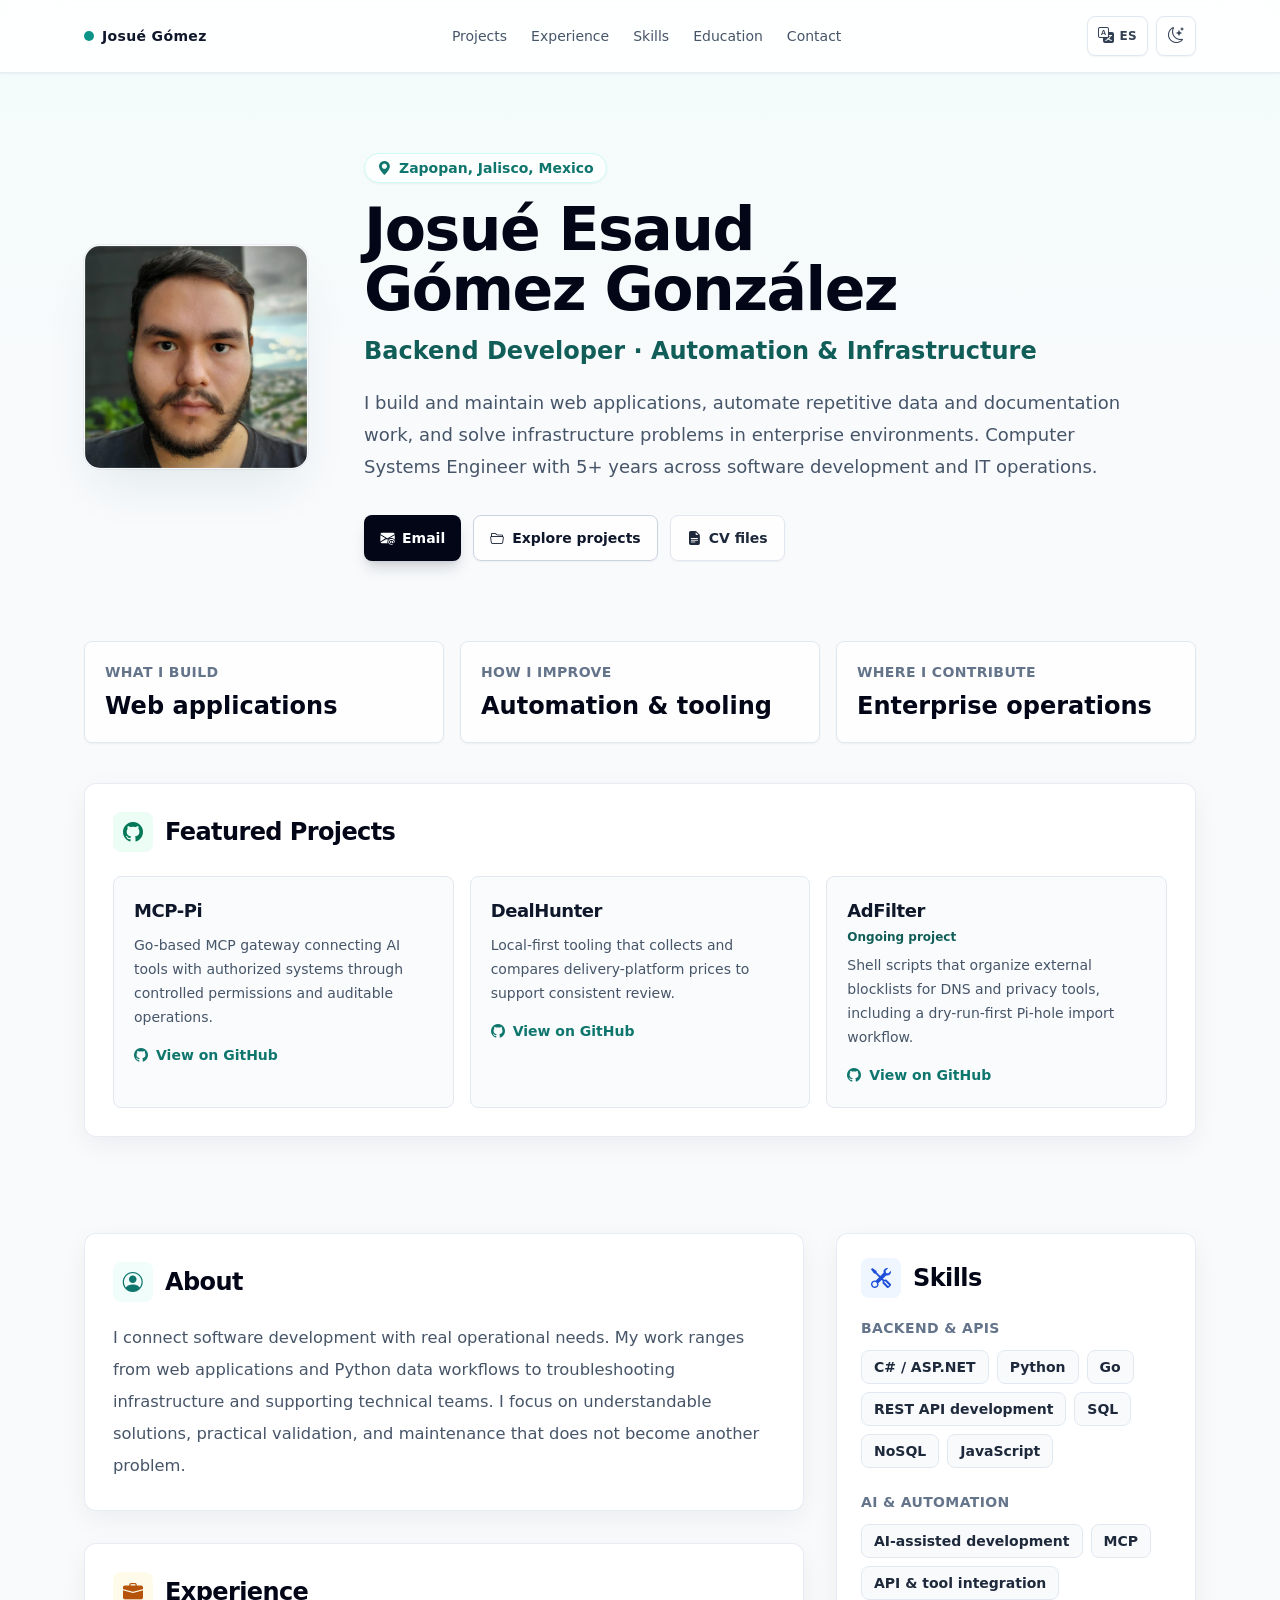
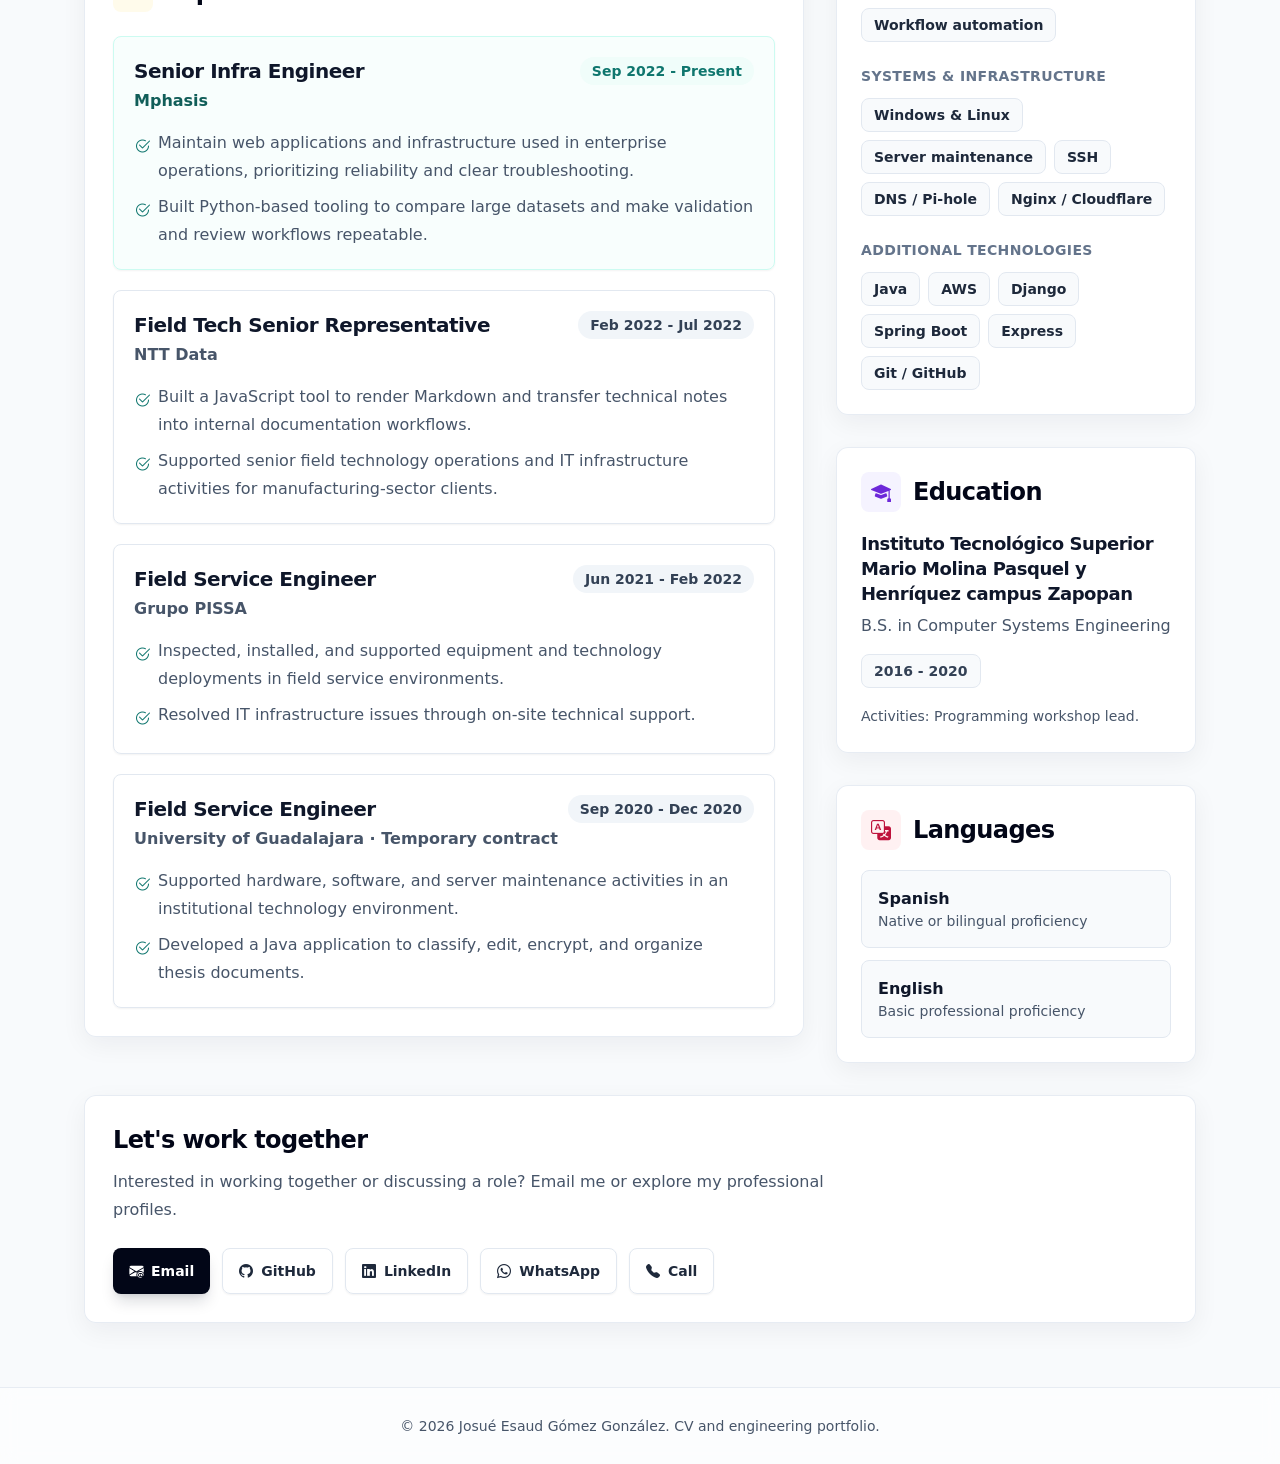
==== commit 7006c09e: "Present SQL and NoSQL as database skills" ====
--- a/index.html
+++ b/index.html
@@ -381,7 +381,8 @@
                     <span class="rounded-lg border border-slate-200 bg-slate-50 px-3 py-1.5 text-sm font-semibold text-slate-800 dark:border-slate-700 dark:bg-slate-800 dark:text-slate-100">Python</span>
                     <span class="rounded-lg border border-slate-200 bg-slate-50 px-3 py-1.5 text-sm font-semibold text-slate-800 dark:border-slate-700 dark:bg-slate-800 dark:text-slate-100">Go</span>
                     <span class="rounded-lg border border-slate-200 bg-slate-50 px-3 py-1.5 text-sm font-semibold text-slate-800 dark:border-slate-700 dark:bg-slate-800 dark:text-slate-100"><span data-i18n="skill-rest-api">REST API development</span></span>
-                    <span class="rounded-lg border border-slate-200 bg-slate-50 px-3 py-1.5 text-sm font-semibold text-slate-800 dark:border-slate-700 dark:bg-slate-800 dark:text-slate-100">PostgreSQL</span>
+                    <span class="rounded-lg border border-slate-200 bg-slate-50 px-3 py-1.5 text-sm font-semibold text-slate-800 dark:border-slate-700 dark:bg-slate-800 dark:text-slate-100">SQL</span>
+                    <span class="rounded-lg border border-slate-200 bg-slate-50 px-3 py-1.5 text-sm font-semibold text-slate-800 dark:border-slate-700 dark:bg-slate-800 dark:text-slate-100">NoSQL</span>
                     <span class="rounded-lg border border-slate-200 bg-slate-50 px-3 py-1.5 text-sm font-semibold text-slate-800 dark:border-slate-700 dark:bg-slate-800 dark:text-slate-100">JavaScript</span>
                   </div>
                 </div>
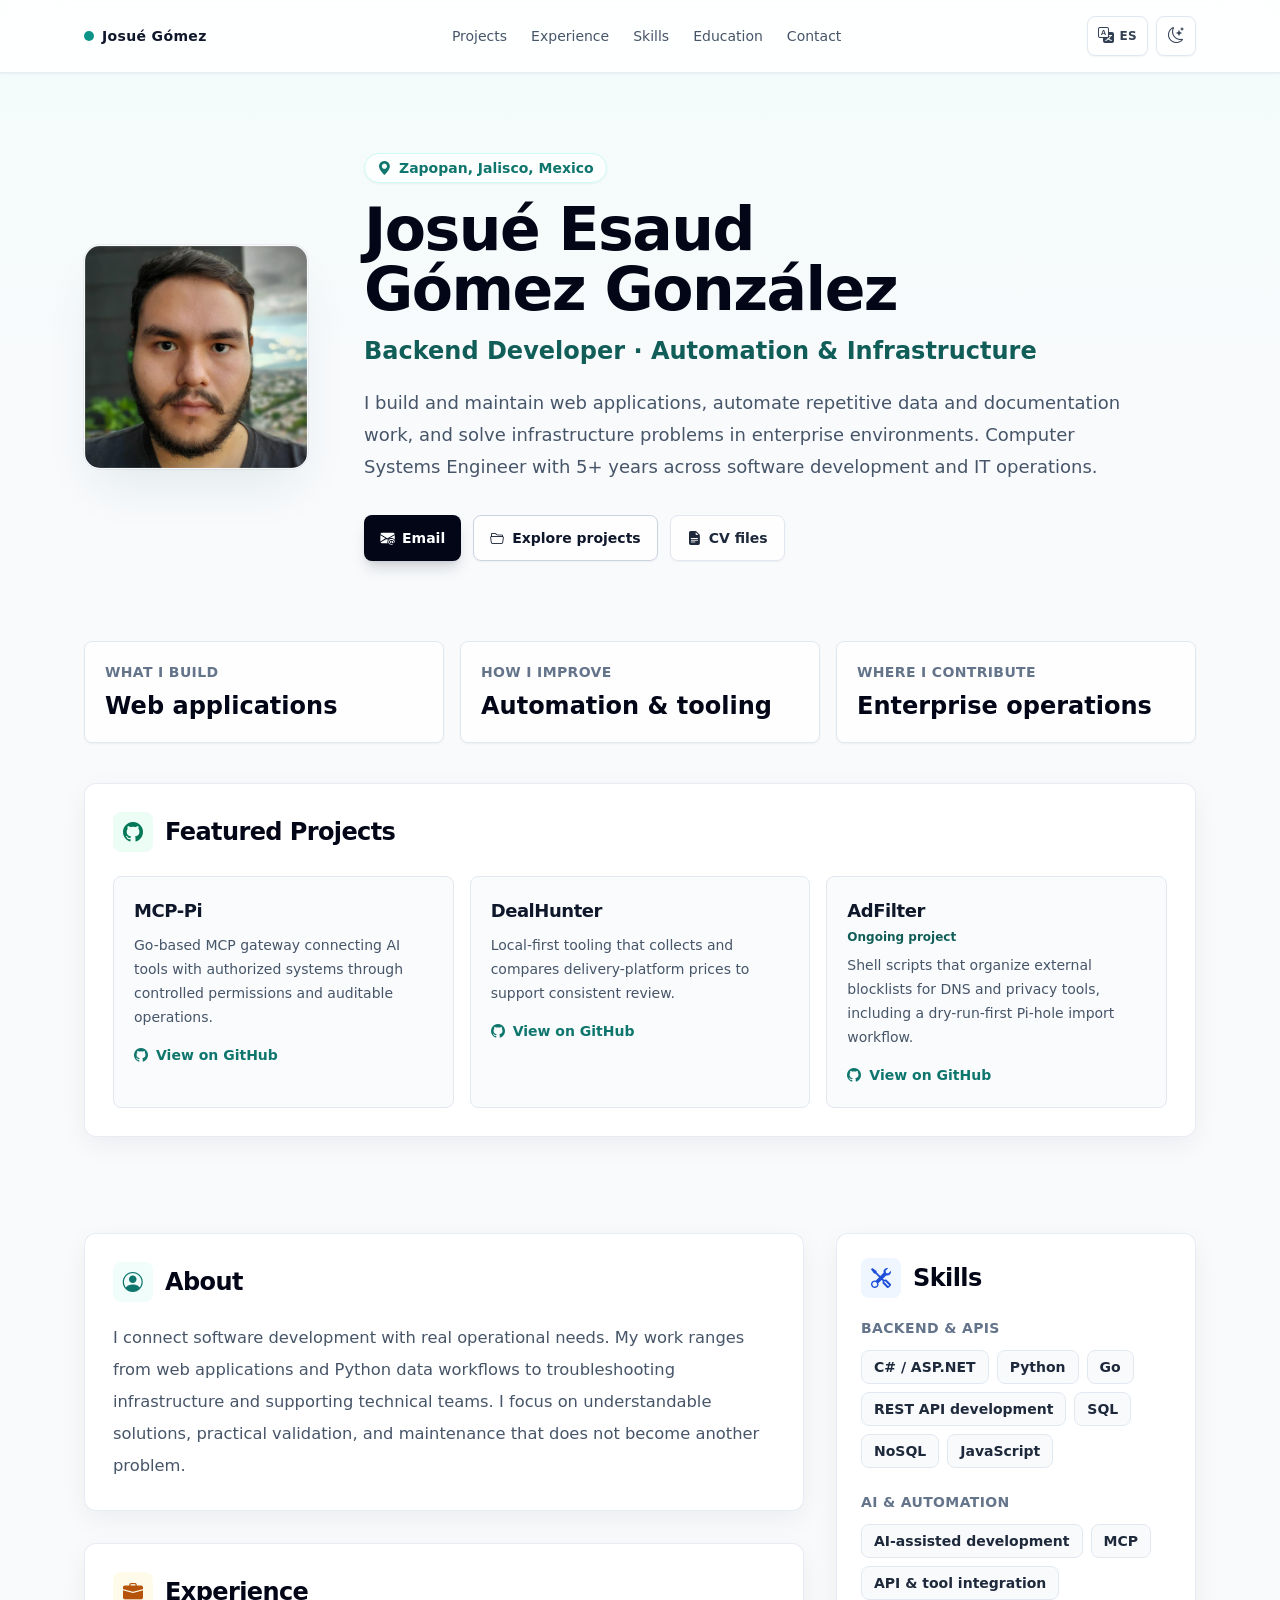
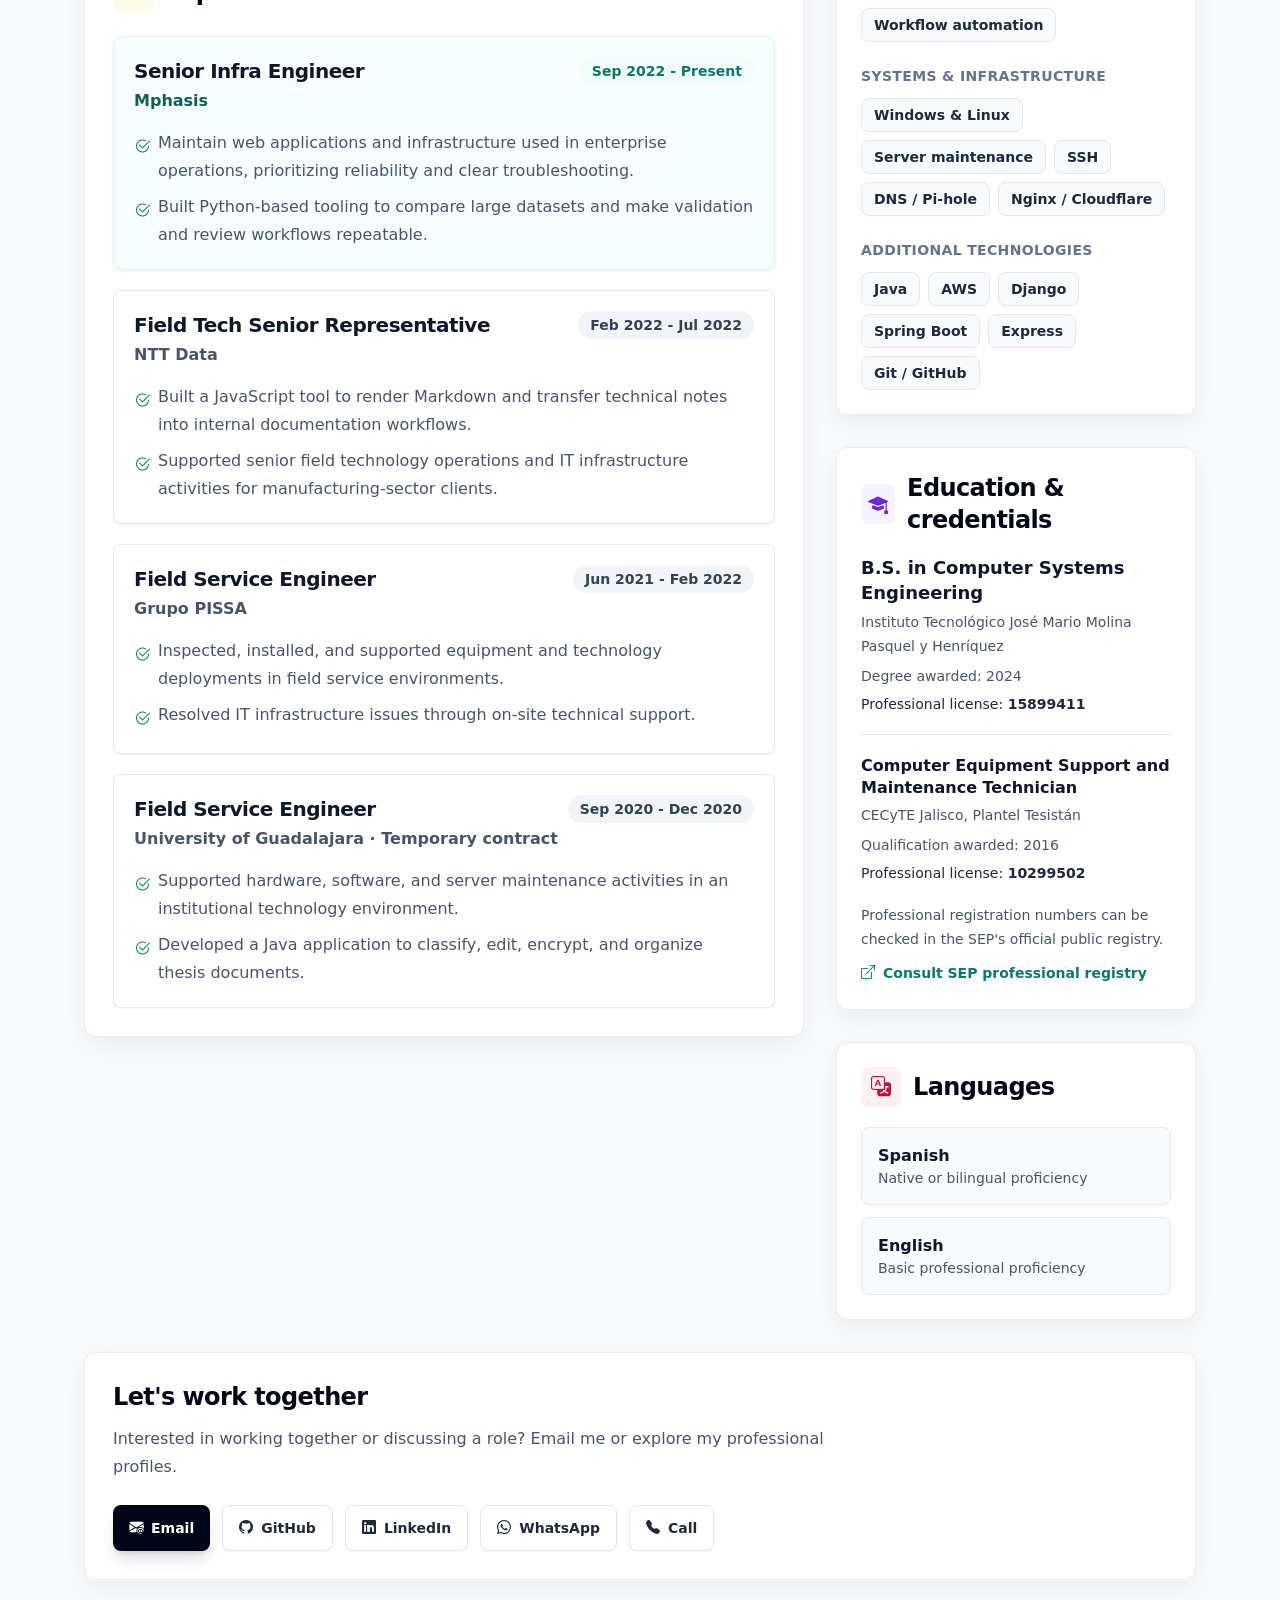
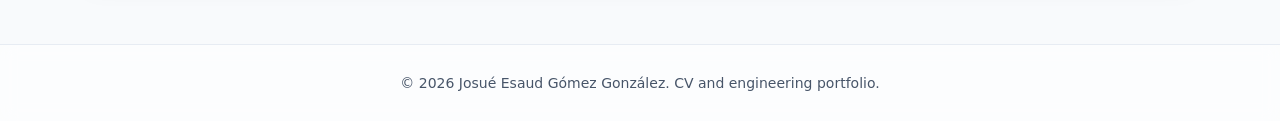
==== commit 8bcbb5e7: "Show professional registrations with official SEP lookup" ====
--- a/index.html
+++ b/index.html
@@ -419,22 +419,33 @@
               </div>
             </section>
 
-            <!-- Education -->
+            <!-- Education and professionally registered qualifications -->
             <section id="education" class="scroll-mt-24 section-card rounded-xl border border-slate-200/80 bg-white/95 p-6 dark:border-slate-800 dark:bg-slate-900/95" aria-labelledby="education-heading">
               <div class="mb-5 flex items-center gap-3">
                 <span class="inline-flex h-10 w-10 items-center justify-center rounded-lg bg-violet-50 text-violet-700 dark:bg-violet-950 dark:text-violet-200">
                   <i class="bi bi-mortarboard-fill text-xl" aria-hidden="true"></i>
                 </span>
-                <h2 id="education-heading" class="text-2xl font-extrabold tracking-tight text-slate-950 dark:text-white"><span data-i18n="copy-education">Education</span></h2>
-              </div>
-              <h3 class="text-lg font-extrabold leading-snug tracking-tight text-slate-900 dark:text-white">
-                Instituto Tecnológico Superior Mario Molina Pasquel y Henríquez campus Zapopan
-              </h3>
-              <p class="mt-2 text-slate-600 dark:text-slate-300"><span data-i18n="copy-b-s-in-computer-systems-engineering">B.S. in Computer Systems Engineering</span></p>
-              <p class="mt-4 inline-flex rounded-lg border border-slate-200 bg-slate-50 px-3 py-1.5 text-sm font-semibold text-slate-700 dark:border-slate-700 dark:bg-slate-800 dark:text-slate-200">2016 - 2020</p>
-              <p class="mt-4 text-sm leading-6 text-slate-600 dark:text-slate-300">
-                <span data-i18n="copy-activities-programming-workshop-lead">Activities: Programming workshop lead.</span>
-              </p>
+                <h2 id="education-heading" class="text-2xl font-extrabold tracking-tight text-slate-950 dark:text-white"><span data-i18n="education-credentials-heading">Education & credentials</span></h2>
+              </div>
+              <div class="space-y-5">
+                <div>
+                  <h3 class="text-lg font-bold leading-snug text-slate-900 dark:text-white"><span data-i18n="copy-b-s-in-computer-systems-engineering">B.S. in Computer Systems Engineering</span></h3>
+                  <p class="mt-1 text-sm leading-6 text-slate-600 dark:text-slate-300">Instituto Tecnológico José Mario Molina Pasquel y Henríquez</p>
+                  <p class="mt-2 text-sm text-slate-600 dark:text-slate-300"><span data-i18n="engineering-degree-date">Degree awarded: 2024</span></p>
+                  <p class="mt-2 text-sm font-medium text-slate-800 dark:text-slate-200"><span data-i18n="professional-license-label">Professional license</span>: <span class="font-semibold">15899411</span></p>
+                </div>
+                <div class="border-t border-slate-200 pt-5 dark:border-slate-800">
+                  <h3 class="text-base font-bold leading-snug text-slate-900 dark:text-white"><span data-i18n="technical-qualification">Computer Equipment Support and Maintenance Technician</span></h3>
+                  <p class="mt-1 text-sm leading-6 text-slate-600 dark:text-slate-300">CECyTE Jalisco, Plantel Tesistán</p>
+                  <p class="mt-2 text-sm text-slate-600 dark:text-slate-300"><span data-i18n="technical-qualification-date">Qualification awarded: 2016</span></p>
+                  <p class="mt-2 text-sm font-medium text-slate-800 dark:text-slate-200"><span data-i18n="professional-license-label">Professional license</span>: <span class="font-semibold">10299502</span></p>
+                </div>
+              </div>
+              <p class="mt-5 text-sm leading-6 text-slate-600 dark:text-slate-300"><span data-i18n="professional-records-note">Professional registration numbers can be checked in the SEP's official public registry.</span></p>
+              <a href="https://cedulaprofesional.sep.gob.mx/" target="_blank" rel="noopener noreferrer" class="mt-3 inline-flex items-center gap-2 text-sm font-semibold text-teal-700 hover:text-teal-900 dark:text-teal-300 dark:hover:text-teal-100" data-i18n-aria="sep-registry-aria" aria-label="Open the official SEP professional registry in a new tab">
+                <i class="bi bi-box-arrow-up-right" aria-hidden="true"></i>
+                <span data-i18n="sep-registry-link">Consult SEP professional registry</span>
+              </a>
             </section>
 
             <!-- Languages -->
--- a/assets/css/site.css
+++ b/assets/css/site.css
@@ -1 +1 @@
-*,:after,:before{--tw-border-spacing-x:0;--tw-border-spacing-y:0;--tw-translate-x:0;--tw-translate-y:0;--tw-rotate:0;--tw-skew-x:0;--tw-skew-y:0;--tw-scale-x:1;--tw-scale-y:1;--tw-pan-x: ;--tw-pan-y: ;--tw-pinch-zoom: ;--tw-scroll-snap-strictness:proximity;--tw-gradient-from-position: ;--tw-gradient-via-position: ;--tw-gradient-to-position: ;--tw-ordinal: ;--tw-slashed-zero: ;--tw-numeric-figure: ;--tw-numeric-spacing: ;--tw-numeric-fraction: ;--tw-ring-inset: ;--tw-ring-offset-width:0px;--tw-ring-offset-color:#fff;--tw-ring-color:rgba(59,130,246,.5);--tw-ring-offset-shadow:0 0 #0000;--tw-ring-shadow:0 0 #0000;--tw-shadow:0 0 #0000;--tw-shadow-colored:0 0 #0000;--tw-blur: ;--tw-brightness: ;--tw-contrast: ;--tw-grayscale: ;--tw-hue-rotate: ;--tw-invert: ;--tw-saturate: ;--tw-sepia: ;--tw-drop-shadow: ;--tw-backdrop-blur: ;--tw-backdrop-brightness: ;--tw-backdrop-contrast: ;--tw-backdrop-grayscale: ;--tw-backdrop-hue-rotate: ;--tw-backdrop-invert: ;--tw-backdrop-opacity: ;--tw-backdrop-saturate: ;--tw-backdrop-sepia: ;--tw-contain-size: ;--tw-contain-layout: ;--tw-contain-paint: ;--tw-contain-style: }::backdrop{--tw-border-spacing-x:0;--tw-border-spacing-y:0;--tw-translate-x:0;--tw-translate-y:0;--tw-rotate:0;--tw-skew-x:0;--tw-skew-y:0;--tw-scale-x:1;--tw-scale-y:1;--tw-pan-x: ;--tw-pan-y: ;--tw-pinch-zoom: ;--tw-scroll-snap-strictness:proximity;--tw-gradient-from-position: ;--tw-gradient-via-position: ;--tw-gradient-to-position: ;--tw-ordinal: ;--tw-slashed-zero: ;--tw-numeric-figure: ;--tw-numeric-spacing: ;--tw-numeric-fraction: ;--tw-ring-inset: ;--tw-ring-offset-width:0px;--tw-ring-offset-color:#fff;--tw-ring-color:rgba(59,130,246,.5);--tw-ring-offset-shadow:0 0 #0000;--tw-ring-shadow:0 0 #0000;--tw-shadow:0 0 #0000;--tw-shadow-colored:0 0 #0000;--tw-blur: ;--tw-brightness: ;--tw-contrast: ;--tw-grayscale: ;--tw-hue-rotate: ;--tw-invert: ;--tw-saturate: ;--tw-sepia: ;--tw-drop-shadow: ;--tw-backdrop-blur: ;--tw-backdrop-brightness: ;--tw-backdrop-contrast: ;--tw-backdrop-grayscale: ;--tw-backdrop-hue-rotate: ;--tw-backdrop-invert: ;--tw-backdrop-opacity: ;--tw-backdrop-saturate: ;--tw-backdrop-sepia: ;--tw-contain-size: ;--tw-contain-layout: ;--tw-contain-paint: ;--tw-contain-style: }/*! tailwindcss v3.4.17 | MIT License | https://tailwindcss.com*/*,:after,:before{box-sizing:border-box;border:0 solid #e5e7eb}:after,:before{--tw-content:""}:host,html{line-height:1.5;-webkit-text-size-adjust:100%;-moz-tab-size:4;-o-tab-size:4;tab-size:4;font-family:ui-sans-serif,system-ui,sans-serif,Apple Color Emoji,Segoe UI Emoji,Segoe UI Symbol,Noto Color Emoji;font-feature-settings:normal;font-variation-settings:normal;-webkit-tap-highlight-color:transparent}body{margin:0;line-height:inherit}hr{height:0;color:inherit;border-top-width:1px}abbr:where([title]){-webkit-text-decoration:underline dotted;text-decoration:underline dotted}h1,h2,h3,h4,h5,h6{font-size:inherit;font-weight:inherit}a{color:inherit;text-decoration:inherit}b,strong{font-weight:bolder}code,kbd,pre,samp{font-family:ui-monospace,SFMono-Regular,Menlo,Monaco,Consolas,Liberation Mono,Courier New,monospace;font-feature-settings:normal;font-variation-settings:normal;font-size:1em}small{font-size:80%}sub,sup{font-size:75%;line-height:0;position:relative;vertical-align:baseline}sub{bottom:-.25em}sup{top:-.5em}table{text-indent:0;border-color:inherit;border-collapse:collapse}button,input,optgroup,select,textarea{font-family:inherit;font-feature-settings:inherit;font-variation-settings:inherit;font-size:100%;font-weight:inherit;line-height:inherit;letter-spacing:inherit;color:inherit;margin:0;padding:0}button,select{text-transform:none}button,input:where([type=button]),input:where([type=reset]),input:where([type=submit]){-webkit-appearance:button;background-color:transparent;background-image:none}:-moz-focusring{outline:auto}:-moz-ui-invalid{box-shadow:none}progress{vertical-align:baseline}::-webkit-inner-spin-button,::-webkit-outer-spin-button{height:auto}[type=search]{-webkit-appearance:textfield;outline-offset:-2px}::-webkit-search-decoration{-webkit-appearance:none}::-webkit-file-upload-button{-webkit-appearance:button;font:inherit}summary{display:list-item}blockquote,dd,dl,figure,h1,h2,h3,h4,h5,h6,hr,p,pre{margin:0}fieldset{margin:0}fieldset,legend{padding:0}menu,ol,ul{list-style:none;margin:0;padding:0}dialog{padding:0}textarea{resize:vertical}input::-moz-placeholder,textarea::-moz-placeholder{opacity:1;color:#9ca3af}input::placeholder,textarea::placeholder{opacity:1;color:#9ca3af}[role=button],button{cursor:pointer}:disabled{cursor:default}audio,canvas,embed,iframe,img,object,svg,video{display:block;vertical-align:middle}img,video{max-width:100%;height:auto}[hidden]:where(:not([hidden=until-found])){display:none}.sr-only{position:absolute;width:1px;height:1px;padding:0;margin:-1px;overflow:hidden;clip:rect(0,0,0,0);white-space:nowrap;border-width:0}.static{position:static}.sticky{position:sticky}.top-0{top:0}.z-40{z-index:40}.mx-auto{margin-left:auto;margin-right:auto}.-mt-6{margin-top:-1.5rem}.mb-3{margin-bottom:.75rem}.mb-4{margin-bottom:1rem}.mb-5{margin-bottom:1.25rem}.mb-6{margin-bottom:1.5rem}.mt-1{margin-top:.25rem}.mt-2{margin-top:.5rem}.mt-3{margin-top:.75rem}.mt-4{margin-top:1rem}.mt-5{margin-top:1.25rem}.mt-6{margin-top:1.5rem}.mt-8{margin-top:2rem}.flex{display:flex}.inline-flex{display:inline-flex}.grid{display:grid}.hidden{display:none}.h-10{height:2.5rem}.h-2\.5{height:.625rem}.h-52{height:13rem}.h-full{height:100%}.min-h-screen{min-height:100vh}.w-10{width:2.5rem}.w-2\.5{width:.625rem}.w-52{width:13rem}.w-full{width:100%}.min-w-10{min-width:2.5rem}.max-w-3xl{max-width:48rem}.max-w-4xl{max-width:56rem}.max-w-6xl{max-width:72rem}.max-w-md{max-width:28rem}.scroll-mt-24{scroll-margin-top:6rem}.grid-cols-2{grid-template-columns:repeat(2,minmax(0,1fr))}.flex-col{flex-direction:column}.flex-wrap{flex-wrap:wrap}.items-center{align-items:center}.justify-center{justify-content:center}.justify-between{justify-content:space-between}.gap-1\.5{gap:.375rem}.gap-10{gap:2.5rem}.gap-2{gap:.5rem}.gap-3{gap:.75rem}.gap-4{gap:1rem}.gap-6{gap:1.5rem}.gap-8{gap:2rem}.space-y-2>:not([hidden])~:not([hidden]){--tw-space-y-reverse:0;margin-top:calc(.5rem*(1 - var(--tw-space-y-reverse)));margin-bottom:calc(.5rem*var(--tw-space-y-reverse))}.space-y-3>:not([hidden])~:not([hidden]){--tw-space-y-reverse:0;margin-top:calc(.75rem*(1 - var(--tw-space-y-reverse)));margin-bottom:calc(.75rem*var(--tw-space-y-reverse))}.space-y-5>:not([hidden])~:not([hidden]){--tw-space-y-reverse:0;margin-top:calc(1.25rem*(1 - var(--tw-space-y-reverse)));margin-bottom:calc(1.25rem*var(--tw-space-y-reverse))}.space-y-6>:not([hidden])~:not([hidden]){--tw-space-y-reverse:0;margin-top:calc(1.5rem*(1 - var(--tw-space-y-reverse)));margin-bottom:calc(1.5rem*var(--tw-space-y-reverse))}.space-y-8>:not([hidden])~:not([hidden]){--tw-space-y-reverse:0;margin-top:calc(2rem*(1 - var(--tw-space-y-reverse)));margin-bottom:calc(2rem*var(--tw-space-y-reverse))}.overflow-hidden{overflow:hidden}.whitespace-nowrap{white-space:nowrap}.rounded-2xl{border-radius:1rem}.rounded-full{border-radius:9999px}.rounded-lg{border-radius:.5rem}.rounded-xl{border-radius:.75rem}.border{border-width:1px}.border-b{border-bottom-width:1px}.border-t{border-top-width:1px}.border-slate-200{--tw-border-opacity:1;border-color:rgb(226 232 240/var(--tw-border-opacity,1))}.border-slate-200\/80{border-color:rgba(226,232,240,.8)}.border-slate-300{--tw-border-opacity:1;border-color:rgb(203 213 225/var(--tw-border-opacity,1))}.border-teal-100{--tw-border-opacity:1;border-color:rgb(204 251 241/var(--tw-border-opacity,1))}.border-white\/80{border-color:hsla(0,0%,100%,.8)}.bg-amber-50{--tw-bg-opacity:1;background-color:rgb(255 251 235/var(--tw-bg-opacity,1))}.bg-blue-50{--tw-bg-opacity:1;background-color:rgb(239 246 255/var(--tw-bg-opacity,1))}.bg-emerald-50{--tw-bg-opacity:1;background-color:rgb(236 253 245/var(--tw-bg-opacity,1))}.bg-rose-50{--tw-bg-opacity:1;background-color:rgb(255 241 242/var(--tw-bg-opacity,1))}.bg-slate-100{--tw-bg-opacity:1;background-color:rgb(241 245 249/var(--tw-bg-opacity,1))}.bg-slate-200{--tw-bg-opacity:1;background-color:rgb(226 232 240/var(--tw-bg-opacity,1))}.bg-slate-50{--tw-bg-opacity:1;background-color:rgb(248 250 252/var(--tw-bg-opacity,1))}.bg-slate-50\/80{background-color:rgba(248,250,252,.8)}.bg-slate-950{--tw-bg-opacity:1;background-color:rgb(2 6 23/var(--tw-bg-opacity,1))}.bg-teal-50{--tw-bg-opacity:1;background-color:rgb(240 253 250/var(--tw-bg-opacity,1))}.bg-teal-50\/45{background-color:rgba(240,253,250,.45)}.bg-teal-600{--tw-bg-opacity:1;background-color:rgb(13 148 136/var(--tw-bg-opacity,1))}.bg-violet-50{--tw-bg-opacity:1;background-color:rgb(245 243 255/var(--tw-bg-opacity,1))}.bg-white{--tw-bg-opacity:1;background-color:rgb(255 255 255/var(--tw-bg-opacity,1))}.bg-white\/60{background-color:hsla(0,0%,100%,.6)}.bg-white\/70{background-color:hsla(0,0%,100%,.7)}.bg-white\/80{background-color:hsla(0,0%,100%,.8)}.bg-white\/85{background-color:hsla(0,0%,100%,.85)}.bg-white\/90{background-color:hsla(0,0%,100%,.9)}.bg-white\/95{background-color:hsla(0,0%,100%,.95)}.object-cover{-o-object-fit:cover;object-fit:cover}.p-4{padding:1rem}.p-5{padding:1.25rem}.p-6{padding:1.5rem}.p-7{padding:1.75rem}.px-2\.5{padding-left:.625rem;padding-right:.625rem}.px-3{padding-left:.75rem;padding-right:.75rem}.px-4{padding-left:1rem;padding-right:1rem}.px-5{padding-left:1.25rem;padding-right:1.25rem}.py-1{padding-top:.25rem;padding-bottom:.25rem}.py-1\.5{padding-top:.375rem;padding-bottom:.375rem}.py-14{padding-top:3.5rem;padding-bottom:3.5rem}.py-2{padding-top:.5rem;padding-bottom:.5rem}.py-3{padding-top:.75rem;padding-bottom:.75rem}.py-4{padding-top:1rem;padding-bottom:1rem}.py-7{padding-top:1.75rem;padding-bottom:1.75rem}.py-8{padding-top:2rem;padding-bottom:2rem}.pb-10{padding-bottom:2.5rem}.pb-16{padding-bottom:4rem}.text-center{text-align:center}.text-2xl{font-size:1.5rem;line-height:2rem}.text-4xl{font-size:2.25rem;line-height:2.5rem}.text-\[1\.02rem\]{font-size:1.02rem}.text-lg{font-size:1.125rem;line-height:1.75rem}.text-sm{font-size:.875rem;line-height:1.25rem}.text-xl{font-size:1.25rem;line-height:1.75rem}.text-xs{font-size:.75rem;line-height:1rem}.font-bold{font-weight:700}.font-extrabold{font-weight:800}.font-medium{font-weight:500}.font-semibold{font-weight:600}.uppercase{text-transform:uppercase}.leading-6{line-height:1.5rem}.leading-7{line-height:1.75rem}.leading-8{line-height:2rem}.leading-snug{line-height:1.375}.leading-tight{line-height:1.25}.tracking-tight{letter-spacing:-.025em}.tracking-wide{letter-spacing:.025em}.text-amber-700{--tw-text-opacity:1;color:rgb(180 83 9/var(--tw-text-opacity,1))}.text-blue-700{--tw-text-opacity:1;color:rgb(29 78 216/var(--tw-text-opacity,1))}.text-emerald-700{--tw-text-opacity:1;color:rgb(4 120 87/var(--tw-text-opacity,1))}.text-rose-700{--tw-text-opacity:1;color:rgb(190 18 60/var(--tw-text-opacity,1))}.text-slate-500{--tw-text-opacity:1;color:rgb(100 116 139/var(--tw-text-opacity,1))}.text-slate-600{--tw-text-opacity:1;color:rgb(71 85 105/var(--tw-text-opacity,1))}.text-slate-700{--tw-text-opacity:1;color:rgb(51 65 85/var(--tw-text-opacity,1))}.text-slate-800{--tw-text-opacity:1;color:rgb(30 41 59/var(--tw-text-opacity,1))}.text-slate-900{--tw-text-opacity:1;color:rgb(15 23 42/var(--tw-text-opacity,1))}.text-slate-950{--tw-text-opacity:1;color:rgb(2 6 23/var(--tw-text-opacity,1))}.text-teal-700{--tw-text-opacity:1;color:rgb(15 118 110/var(--tw-text-opacity,1))}.text-teal-800{--tw-text-opacity:1;color:rgb(17 94 89/var(--tw-text-opacity,1))}.text-violet-700{--tw-text-opacity:1;color:rgb(109 40 217/var(--tw-text-opacity,1))}.text-white{--tw-text-opacity:1;color:rgb(255 255 255/var(--tw-text-opacity,1))}.shadow-2xl{--tw-shadow:0 25px 50px -12px rgba(0,0,0,.25);--tw-shadow-colored:0 25px 50px -12px var(--tw-shadow-color)}.shadow-2xl,.shadow-lg{box-shadow:var(--tw-ring-offset-shadow,0 0 #0000),var(--tw-ring-shadow,0 0 #0000),var(--tw-shadow)}.shadow-lg{--tw-shadow:0 10px 15px -3px rgba(0,0,0,.1),0 4px 6px -4px rgba(0,0,0,.1);--tw-shadow-colored:0 10px 15px -3px var(--tw-shadow-color),0 4px 6px -4px var(--tw-shadow-color)}.shadow-sm{--tw-shadow:0 1px 2px 0 rgba(0,0,0,.05);--tw-shadow-colored:0 1px 2px 0 var(--tw-shadow-color);box-shadow:var(--tw-ring-offset-shadow,0 0 #0000),var(--tw-ring-shadow,0 0 #0000),var(--tw-shadow)}.shadow-slate-900\/15{--tw-shadow-color:rgba(15,23,42,.15);--tw-shadow:var(--tw-shadow-colored)}.shadow-slate-900\/5{--tw-shadow-color:rgba(15,23,42,.05);--tw-shadow:var(--tw-shadow-colored)}.shadow-teal-900\/10{--tw-shadow-color:rgba(19,78,74,.1);--tw-shadow:var(--tw-shadow-colored)}.ring-1{--tw-ring-offset-shadow:var(--tw-ring-inset) 0 0 0 var(--tw-ring-offset-width) var(--tw-ring-offset-color);--tw-ring-shadow:var(--tw-ring-inset) 0 0 0 calc(1px + var(--tw-ring-offset-width)) var(--tw-ring-color);box-shadow:var(--tw-ring-offset-shadow),var(--tw-ring-shadow),var(--tw-shadow,0 0 #0000)}.ring-slate-900\/5{--tw-ring-color:rgba(15,23,42,.05)}.backdrop-blur{--tw-backdrop-blur:blur(8px)}.backdrop-blur,.backdrop-blur-xl{-webkit-backdrop-filter:var(--tw-backdrop-blur) var(--tw-backdrop-brightness) var(--tw-backdrop-contrast) var(--tw-backdrop-grayscale) var(--tw-backdrop-hue-rotate) var(--tw-backdrop-invert) var(--tw-backdrop-opacity) var(--tw-backdrop-saturate) var(--tw-backdrop-sepia);backdrop-filter:var(--tw-backdrop-blur) var(--tw-backdrop-brightness) var(--tw-backdrop-contrast) var(--tw-backdrop-grayscale) var(--tw-backdrop-hue-rotate) var(--tw-backdrop-invert) var(--tw-backdrop-opacity) var(--tw-backdrop-saturate) var(--tw-backdrop-sepia)}.backdrop-blur-xl{--tw-backdrop-blur:blur(24px)}.transition{transition-property:color,background-color,border-color,text-decoration-color,fill,stroke,opacity,box-shadow,transform,filter,-webkit-backdrop-filter;transition-property:color,background-color,border-color,text-decoration-color,fill,stroke,opacity,box-shadow,transform,filter,backdrop-filter;transition-property:color,background-color,border-color,text-decoration-color,fill,stroke,opacity,box-shadow,transform,filter,backdrop-filter,-webkit-backdrop-filter;transition-timing-function:cubic-bezier(.4,0,.2,1);transition-duration:.15s}.transition-colors{transition-property:color,background-color,border-color,text-decoration-color,fill,stroke;transition-timing-function:cubic-bezier(.4,0,.2,1);transition-duration:.15s}.duration-300{transition-duration:.3s}:root{color-scheme:light}:root.dark{color-scheme:dark}body{font-family:Inter,ui-sans-serif,system-ui,-apple-system,BlinkMacSystemFont,Segoe UI,sans-serif;background:linear-gradient(180deg,rgba(240,253,250,.72),#f8fafc 360px),#f8fafc}.dark body{background:linear-gradient(180deg,#0f172a,#020617 380px),#020617}a:focus-visible,button:focus-visible{border-radius:.5rem;outline:3px solid #0f766e;outline-offset:3px}.dark a:focus-visible,.dark button:focus-visible{outline-color:#5eead4}h1,h2{text-wrap:balance}.section-card{box-shadow:0 8px 26px rgba(15,23,42,.055)}.dark .section-card{box-shadow:0 8px 26px rgba(0,0,0,.24)}@media (prefers-reduced-motion:reduce){*,:after,:before{scroll-behavior:auto!important;transition-duration:.01ms!important;transition-delay:0ms!important;animation-duration:.01ms!important;animation-iteration-count:1!important}}.hover\:-translate-y-0\.5:hover{--tw-translate-y:-0.125rem;transform:translate(var(--tw-translate-x),var(--tw-translate-y)) rotate(var(--tw-rotate)) skewX(var(--tw-skew-x)) skewY(var(--tw-skew-y)) scaleX(var(--tw-scale-x)) scaleY(var(--tw-scale-y))}.hover\:border-blue-600:hover{--tw-border-opacity:1;border-color:rgb(37 99 235/var(--tw-border-opacity,1))}.hover\:border-green-600:hover{--tw-border-opacity:1;border-color:rgb(22 163 74/var(--tw-border-opacity,1))}.hover\:border-red-600:hover{--tw-border-opacity:1;border-color:rgb(220 38 38/var(--tw-border-opacity,1))}.hover\:border-slate-900:hover{--tw-border-opacity:1;border-color:rgb(15 23 42/var(--tw-border-opacity,1))}.hover\:border-teal-200:hover{--tw-border-opacity:1;border-color:rgb(153 246 228/var(--tw-border-opacity,1))}.hover\:border-teal-700:hover{--tw-border-opacity:1;border-color:rgb(15 118 110/var(--tw-border-opacity,1))}.hover\:bg-teal-800:hover{--tw-bg-opacity:1;background-color:rgb(17 94 89/var(--tw-bg-opacity,1))}.hover\:bg-white:hover{--tw-bg-opacity:1;background-color:rgb(255 255 255/var(--tw-bg-opacity,1))}.hover\:text-blue-700:hover{--tw-text-opacity:1;color:rgb(29 78 216/var(--tw-text-opacity,1))}.hover\:text-green-700:hover{--tw-text-opacity:1;color:rgb(21 128 61/var(--tw-text-opacity,1))}.hover\:text-red-700:hover{--tw-text-opacity:1;color:rgb(185 28 28/var(--tw-text-opacity,1))}.hover\:text-slate-950:hover{--tw-text-opacity:1;color:rgb(2 6 23/var(--tw-text-opacity,1))}.hover\:text-teal-700:hover{--tw-text-opacity:1;color:rgb(15 118 110/var(--tw-text-opacity,1))}.hover\:text-teal-900:hover{--tw-text-opacity:1;color:rgb(19 78 74/var(--tw-text-opacity,1))}.hover\:shadow-md:hover{--tw-shadow:0 4px 6px -1px rgba(0,0,0,.1),0 2px 4px -2px rgba(0,0,0,.1);--tw-shadow-colored:0 4px 6px -1px var(--tw-shadow-color),0 2px 4px -2px var(--tw-shadow-color)}.hover\:shadow-md:hover,.hover\:shadow-sm:hover{box-shadow:var(--tw-ring-offset-shadow,0 0 #0000),var(--tw-ring-shadow,0 0 #0000),var(--tw-shadow)}.hover\:shadow-sm:hover{--tw-shadow:0 1px 2px 0 rgba(0,0,0,.05);--tw-shadow-colored:0 1px 2px 0 var(--tw-shadow-color)}.hover\:shadow-xl:hover{--tw-shadow:0 20px 25px -5px rgba(0,0,0,.1),0 8px 10px -6px rgba(0,0,0,.1);--tw-shadow-colored:0 20px 25px -5px var(--tw-shadow-color),0 8px 10px -6px var(--tw-shadow-color);box-shadow:var(--tw-ring-offset-shadow,0 0 #0000),var(--tw-ring-shadow,0 0 #0000),var(--tw-shadow)}.focus\:not-sr-only:focus{position:static;width:auto;height:auto;padding:0;margin:0;overflow:visible;clip:auto;white-space:normal}.focus\:fixed:focus{position:fixed}.focus\:left-4:focus{left:1rem}.focus\:top-4:focus{top:1rem}.focus\:z-50:focus{z-index:50}.focus\:rounded-lg:focus{border-radius:.5rem}.focus\:bg-slate-950:focus{--tw-bg-opacity:1;background-color:rgb(2 6 23/var(--tw-bg-opacity,1))}.focus\:px-4:focus{padding-left:1rem;padding-right:1rem}.focus\:py-3:focus{padding-top:.75rem;padding-bottom:.75rem}.focus\:text-sm:focus{font-size:.875rem;line-height:1.25rem}.focus\:font-semibold:focus{font-weight:600}.focus\:text-white:focus{--tw-text-opacity:1;color:rgb(255 255 255/var(--tw-text-opacity,1))}.dark\:border-slate-700:is(.dark *){--tw-border-opacity:1;border-color:rgb(51 65 85/var(--tw-border-opacity,1))}.dark\:border-slate-800:is(.dark *){--tw-border-opacity:1;border-color:rgb(30 41 59/var(--tw-border-opacity,1))}.dark\:border-slate-800\/80:is(.dark *){border-color:rgba(30,41,59,.8)}.dark\:border-teal-900\/50:is(.dark *){border-color:rgba(19,78,74,.5)}.dark\:border-teal-900\/60:is(.dark *){border-color:rgba(19,78,74,.6)}.dark\:bg-amber-950:is(.dark *){--tw-bg-opacity:1;background-color:rgb(69 26 3/var(--tw-bg-opacity,1))}.dark\:bg-blue-950:is(.dark *){--tw-bg-opacity:1;background-color:rgb(23 37 84/var(--tw-bg-opacity,1))}.dark\:bg-emerald-950:is(.dark *){--tw-bg-opacity:1;background-color:rgb(2 44 34/var(--tw-bg-opacity,1))}.dark\:bg-rose-950:is(.dark *){--tw-bg-opacity:1;background-color:rgb(76 5 25/var(--tw-bg-opacity,1))}.dark\:bg-slate-800:is(.dark *){--tw-bg-opacity:1;background-color:rgb(30 41 59/var(--tw-bg-opacity,1))}.dark\:bg-slate-900:is(.dark *){--tw-bg-opacity:1;background-color:rgb(15 23 42/var(--tw-bg-opacity,1))}.dark\:bg-slate-900\/90:is(.dark *){background-color:rgba(15,23,42,.9)}.dark\:bg-slate-900\/95:is(.dark *){background-color:rgba(15,23,42,.95)}.dark\:bg-slate-950\/30:is(.dark *){background-color:rgba(2,6,23,.3)}.dark\:bg-slate-950\/40:is(.dark *){background-color:rgba(2,6,23,.4)}.dark\:bg-slate-950\/60:is(.dark *){background-color:rgba(2,6,23,.6)}.dark\:bg-slate-950\/80:is(.dark *){background-color:rgba(2,6,23,.8)}.dark\:bg-teal-300:is(.dark *){--tw-bg-opacity:1;background-color:rgb(94 234 212/var(--tw-bg-opacity,1))}.dark\:bg-teal-950:is(.dark *){--tw-bg-opacity:1;background-color:rgb(4 47 46/var(--tw-bg-opacity,1))}.dark\:bg-teal-950\/20:is(.dark *){background-color:rgba(4,47,46,.2)}.dark\:bg-teal-950\/70:is(.dark *){background-color:rgba(4,47,46,.7)}.dark\:bg-violet-950:is(.dark *){--tw-bg-opacity:1;background-color:rgb(46 16 101/var(--tw-bg-opacity,1))}.dark\:bg-white:is(.dark *){--tw-bg-opacity:1;background-color:rgb(255 255 255/var(--tw-bg-opacity,1))}.dark\:text-amber-200:is(.dark *){--tw-text-opacity:1;color:rgb(253 230 138/var(--tw-text-opacity,1))}.dark\:text-blue-200:is(.dark *){--tw-text-opacity:1;color:rgb(191 219 254/var(--tw-text-opacity,1))}.dark\:text-emerald-200:is(.dark *){--tw-text-opacity:1;color:rgb(167 243 208/var(--tw-text-opacity,1))}.dark\:text-rose-200:is(.dark *){--tw-text-opacity:1;color:rgb(254 205 211/var(--tw-text-opacity,1))}.dark\:text-slate-100:is(.dark *){--tw-text-opacity:1;color:rgb(241 245 249/var(--tw-text-opacity,1))}.dark\:text-slate-200:is(.dark *){--tw-text-opacity:1;color:rgb(226 232 240/var(--tw-text-opacity,1))}.dark\:text-slate-300:is(.dark *){--tw-text-opacity:1;color:rgb(203 213 225/var(--tw-text-opacity,1))}.dark\:text-slate-400:is(.dark *){--tw-text-opacity:1;color:rgb(148 163 184/var(--tw-text-opacity,1))}.dark\:text-slate-950:is(.dark *){--tw-text-opacity:1;color:rgb(2 6 23/var(--tw-text-opacity,1))}.dark\:text-teal-200:is(.dark *){--tw-text-opacity:1;color:rgb(153 246 228/var(--tw-text-opacity,1))}.dark\:text-teal-300:is(.dark *){--tw-text-opacity:1;color:rgb(94 234 212/var(--tw-text-opacity,1))}.dark\:text-violet-200:is(.dark *){--tw-text-opacity:1;color:rgb(221 214 254/var(--tw-text-opacity,1))}.dark\:text-white:is(.dark *){--tw-text-opacity:1;color:rgb(255 255 255/var(--tw-text-opacity,1))}.dark\:shadow-black\/20:is(.dark *){--tw-shadow-color:rgba(0,0,0,.2);--tw-shadow:var(--tw-shadow-colored)}.dark\:shadow-black\/30:is(.dark *){--tw-shadow-color:rgba(0,0,0,.3);--tw-shadow:var(--tw-shadow-colored)}.dark\:shadow-black\/40:is(.dark *){--tw-shadow-color:rgba(0,0,0,.4);--tw-shadow:var(--tw-shadow-colored)}.dark\:ring-white\/10:is(.dark *){--tw-ring-color:hsla(0,0%,100%,.1)}.dark\:hover\:border-blue-400:hover:is(.dark *){--tw-border-opacity:1;border-color:rgb(96 165 250/var(--tw-border-opacity,1))}.dark\:hover\:border-green-400:hover:is(.dark *){--tw-border-opacity:1;border-color:rgb(74 222 128/var(--tw-border-opacity,1))}.dark\:hover\:border-red-400:hover:is(.dark *){--tw-border-opacity:1;border-color:rgb(248 113 113/var(--tw-border-opacity,1))}.dark\:hover\:border-teal-300:hover:is(.dark *){--tw-border-opacity:1;border-color:rgb(94 234 212/var(--tw-border-opacity,1))}.dark\:hover\:border-teal-900:hover:is(.dark *){--tw-border-opacity:1;border-color:rgb(19 78 74/var(--tw-border-opacity,1))}.dark\:hover\:border-white:hover:is(.dark *){--tw-border-opacity:1;border-color:rgb(255 255 255/var(--tw-border-opacity,1))}.dark\:hover\:bg-slate-950\/50:hover:is(.dark *){background-color:rgba(2,6,23,.5)}.dark\:hover\:bg-teal-100:hover:is(.dark *){--tw-bg-opacity:1;background-color:rgb(204 251 241/var(--tw-bg-opacity,1))}.dark\:hover\:text-blue-300:hover:is(.dark *){--tw-text-opacity:1;color:rgb(147 197 253/var(--tw-text-opacity,1))}.dark\:hover\:text-green-300:hover:is(.dark *){--tw-text-opacity:1;color:rgb(134 239 172/var(--tw-text-opacity,1))}.dark\:hover\:text-red-300:hover:is(.dark *){--tw-text-opacity:1;color:rgb(252 165 165/var(--tw-text-opacity,1))}.dark\:hover\:text-teal-100:hover:is(.dark *){--tw-text-opacity:1;color:rgb(204 251 241/var(--tw-text-opacity,1))}.dark\:hover\:text-teal-300:hover:is(.dark *){--tw-text-opacity:1;color:rgb(94 234 212/var(--tw-text-opacity,1))}.dark\:focus\:bg-white:focus:is(.dark *){--tw-bg-opacity:1;background-color:rgb(255 255 255/var(--tw-bg-opacity,1))}.dark\:focus\:text-slate-950:focus:is(.dark *){--tw-text-opacity:1;color:rgb(2 6 23/var(--tw-text-opacity,1))}@media (min-width:640px){.sm\:max-w-2xl{max-width:42rem}.sm\:grid-cols-4{grid-template-columns:repeat(4,minmax(0,1fr))}}@media (min-width:768px){.md\:mx-0{margin-left:0;margin-right:0}.md\:flex{display:flex}.md\:hidden{display:none}.md\:h-56{height:14rem}.md\:w-56{width:14rem}.md\:grid-cols-3{grid-template-columns:repeat(3,minmax(0,1fr))}.md\:grid-cols-\[240px_1fr\]{grid-template-columns:240px 1fr}.md\:flex-row{flex-direction:row}.md\:items-start{align-items:flex-start}.md\:justify-start{justify-content:flex-start}.md\:justify-between{justify-content:space-between}.md\:py-20{padding-top:5rem;padding-bottom:5rem}.md\:text-left{text-align:left}.md\:text-2xl{font-size:1.5rem;line-height:2rem}.md\:text-6xl{font-size:3.75rem;line-height:1}}@media (min-width:1024px){.lg\:sticky{position:sticky}.lg\:top-24{top:6rem}.lg\:grid-cols-\[minmax\(0\2c 1fr\)_360px\]{grid-template-columns:minmax(0,1fr) 360px}.lg\:self-start{align-self:flex-start}}+*,:after,:before{--tw-border-spacing-x:0;--tw-border-spacing-y:0;--tw-translate-x:0;--tw-translate-y:0;--tw-rotate:0;--tw-skew-x:0;--tw-skew-y:0;--tw-scale-x:1;--tw-scale-y:1;--tw-pan-x: ;--tw-pan-y: ;--tw-pinch-zoom: ;--tw-scroll-snap-strictness:proximity;--tw-gradient-from-position: ;--tw-gradient-via-position: ;--tw-gradient-to-position: ;--tw-ordinal: ;--tw-slashed-zero: ;--tw-numeric-figure: ;--tw-numeric-spacing: ;--tw-numeric-fraction: ;--tw-ring-inset: ;--tw-ring-offset-width:0px;--tw-ring-offset-color:#fff;--tw-ring-color:rgba(59,130,246,.5);--tw-ring-offset-shadow:0 0 #0000;--tw-ring-shadow:0 0 #0000;--tw-shadow:0 0 #0000;--tw-shadow-colored:0 0 #0000;--tw-blur: ;--tw-brightness: ;--tw-contrast: ;--tw-grayscale: ;--tw-hue-rotate: ;--tw-invert: ;--tw-saturate: ;--tw-sepia: ;--tw-drop-shadow: ;--tw-backdrop-blur: ;--tw-backdrop-brightness: ;--tw-backdrop-contrast: ;--tw-backdrop-grayscale: ;--tw-backdrop-hue-rotate: ;--tw-backdrop-invert: ;--tw-backdrop-opacity: ;--tw-backdrop-saturate: ;--tw-backdrop-sepia: ;--tw-contain-size: ;--tw-contain-layout: ;--tw-contain-paint: ;--tw-contain-style: }::backdrop{--tw-border-spacing-x:0;--tw-border-spacing-y:0;--tw-translate-x:0;--tw-translate-y:0;--tw-rotate:0;--tw-skew-x:0;--tw-skew-y:0;--tw-scale-x:1;--tw-scale-y:1;--tw-pan-x: ;--tw-pan-y: ;--tw-pinch-zoom: ;--tw-scroll-snap-strictness:proximity;--tw-gradient-from-position: ;--tw-gradient-via-position: ;--tw-gradient-to-position: ;--tw-ordinal: ;--tw-slashed-zero: ;--tw-numeric-figure: ;--tw-numeric-spacing: ;--tw-numeric-fraction: ;--tw-ring-inset: ;--tw-ring-offset-width:0px;--tw-ring-offset-color:#fff;--tw-ring-color:rgba(59,130,246,.5);--tw-ring-offset-shadow:0 0 #0000;--tw-ring-shadow:0 0 #0000;--tw-shadow:0 0 #0000;--tw-shadow-colored:0 0 #0000;--tw-blur: ;--tw-brightness: ;--tw-contrast: ;--tw-grayscale: ;--tw-hue-rotate: ;--tw-invert: ;--tw-saturate: ;--tw-sepia: ;--tw-drop-shadow: ;--tw-backdrop-blur: ;--tw-backdrop-brightness: ;--tw-backdrop-contrast: ;--tw-backdrop-grayscale: ;--tw-backdrop-hue-rotate: ;--tw-backdrop-invert: ;--tw-backdrop-opacity: ;--tw-backdrop-saturate: ;--tw-backdrop-sepia: ;--tw-contain-size: ;--tw-contain-layout: ;--tw-contain-paint: ;--tw-contain-style: }/*! tailwindcss v3.4.17 | MIT License | https://tailwindcss.com*/*,:after,:before{box-sizing:border-box;border:0 solid #e5e7eb}:after,:before{--tw-content:""}:host,html{line-height:1.5;-webkit-text-size-adjust:100%;-moz-tab-size:4;-o-tab-size:4;tab-size:4;font-family:ui-sans-serif,system-ui,sans-serif,Apple Color Emoji,Segoe UI Emoji,Segoe UI Symbol,Noto Color Emoji;font-feature-settings:normal;font-variation-settings:normal;-webkit-tap-highlight-color:transparent}body{margin:0;line-height:inherit}hr{height:0;color:inherit;border-top-width:1px}abbr:where([title]){-webkit-text-decoration:underline dotted;text-decoration:underline dotted}h1,h2,h3,h4,h5,h6{font-size:inherit;font-weight:inherit}a{color:inherit;text-decoration:inherit}b,strong{font-weight:bolder}code,kbd,pre,samp{font-family:ui-monospace,SFMono-Regular,Menlo,Monaco,Consolas,Liberation Mono,Courier New,monospace;font-feature-settings:normal;font-variation-settings:normal;font-size:1em}small{font-size:80%}sub,sup{font-size:75%;line-height:0;position:relative;vertical-align:baseline}sub{bottom:-.25em}sup{top:-.5em}table{text-indent:0;border-color:inherit;border-collapse:collapse}button,input,optgroup,select,textarea{font-family:inherit;font-feature-settings:inherit;font-variation-settings:inherit;font-size:100%;font-weight:inherit;line-height:inherit;letter-spacing:inherit;color:inherit;margin:0;padding:0}button,select{text-transform:none}button,input:where([type=button]),input:where([type=reset]),input:where([type=submit]){-webkit-appearance:button;background-color:transparent;background-image:none}:-moz-focusring{outline:auto}:-moz-ui-invalid{box-shadow:none}progress{vertical-align:baseline}::-webkit-inner-spin-button,::-webkit-outer-spin-button{height:auto}[type=search]{-webkit-appearance:textfield;outline-offset:-2px}::-webkit-search-decoration{-webkit-appearance:none}::-webkit-file-upload-button{-webkit-appearance:button;font:inherit}summary{display:list-item}blockquote,dd,dl,figure,h1,h2,h3,h4,h5,h6,hr,p,pre{margin:0}fieldset{margin:0}fieldset,legend{padding:0}menu,ol,ul{list-style:none;margin:0;padding:0}dialog{padding:0}textarea{resize:vertical}input::-moz-placeholder,textarea::-moz-placeholder{opacity:1;color:#9ca3af}input::placeholder,textarea::placeholder{opacity:1;color:#9ca3af}[role=button],button{cursor:pointer}:disabled{cursor:default}audio,canvas,embed,iframe,img,object,svg,video{display:block;vertical-align:middle}img,video{max-width:100%;height:auto}[hidden]:where(:not([hidden=until-found])){display:none}.sr-only{position:absolute;width:1px;height:1px;padding:0;margin:-1px;overflow:hidden;clip:rect(0,0,0,0);white-space:nowrap;border-width:0}.static{position:static}.sticky{position:sticky}.top-0{top:0}.z-40{z-index:40}.mx-auto{margin-left:auto;margin-right:auto}.-mt-6{margin-top:-1.5rem}.mb-3{margin-bottom:.75rem}.mb-4{margin-bottom:1rem}.mb-5{margin-bottom:1.25rem}.mb-6{margin-bottom:1.5rem}.mt-1{margin-top:.25rem}.mt-2{margin-top:.5rem}.mt-3{margin-top:.75rem}.mt-4{margin-top:1rem}.mt-5{margin-top:1.25rem}.mt-6{margin-top:1.5rem}.mt-8{margin-top:2rem}.flex{display:flex}.inline-flex{display:inline-flex}.grid{display:grid}.hidden{display:none}.h-10{height:2.5rem}.h-2\.5{height:.625rem}.h-52{height:13rem}.h-full{height:100%}.min-h-screen{min-height:100vh}.w-10{width:2.5rem}.w-2\.5{width:.625rem}.w-52{width:13rem}.w-full{width:100%}.min-w-10{min-width:2.5rem}.max-w-3xl{max-width:48rem}.max-w-4xl{max-width:56rem}.max-w-6xl{max-width:72rem}.max-w-md{max-width:28rem}.scroll-mt-24{scroll-margin-top:6rem}.grid-cols-2{grid-template-columns:repeat(2,minmax(0,1fr))}.flex-col{flex-direction:column}.flex-wrap{flex-wrap:wrap}.items-center{align-items:center}.justify-center{justify-content:center}.justify-between{justify-content:space-between}.gap-1\.5{gap:.375rem}.gap-10{gap:2.5rem}.gap-2{gap:.5rem}.gap-3{gap:.75rem}.gap-4{gap:1rem}.gap-6{gap:1.5rem}.gap-8{gap:2rem}.space-y-2>:not([hidden])~:not([hidden]){--tw-space-y-reverse:0;margin-top:calc(.5rem*(1 - var(--tw-space-y-reverse)));margin-bottom:calc(.5rem*var(--tw-space-y-reverse))}.space-y-3>:not([hidden])~:not([hidden]){--tw-space-y-reverse:0;margin-top:calc(.75rem*(1 - var(--tw-space-y-reverse)));margin-bottom:calc(.75rem*var(--tw-space-y-reverse))}.space-y-5>:not([hidden])~:not([hidden]){--tw-space-y-reverse:0;margin-top:calc(1.25rem*(1 - var(--tw-space-y-reverse)));margin-bottom:calc(1.25rem*var(--tw-space-y-reverse))}.space-y-6>:not([hidden])~:not([hidden]){--tw-space-y-reverse:0;margin-top:calc(1.5rem*(1 - var(--tw-space-y-reverse)));margin-bottom:calc(1.5rem*var(--tw-space-y-reverse))}.space-y-8>:not([hidden])~:not([hidden]){--tw-space-y-reverse:0;margin-top:calc(2rem*(1 - var(--tw-space-y-reverse)));margin-bottom:calc(2rem*var(--tw-space-y-reverse))}.overflow-hidden{overflow:hidden}.whitespace-nowrap{white-space:nowrap}.rounded-2xl{border-radius:1rem}.rounded-full{border-radius:9999px}.rounded-lg{border-radius:.5rem}.rounded-xl{border-radius:.75rem}.border{border-width:1px}.border-b{border-bottom-width:1px}.border-t{border-top-width:1px}.border-slate-200{--tw-border-opacity:1;border-color:rgb(226 232 240/var(--tw-border-opacity,1))}.border-slate-200\/80{border-color:rgba(226,232,240,.8)}.border-slate-300{--tw-border-opacity:1;border-color:rgb(203 213 225/var(--tw-border-opacity,1))}.border-teal-100{--tw-border-opacity:1;border-color:rgb(204 251 241/var(--tw-border-opacity,1))}.border-white\/80{border-color:hsla(0,0%,100%,.8)}.bg-amber-50{--tw-bg-opacity:1;background-color:rgb(255 251 235/var(--tw-bg-opacity,1))}.bg-blue-50{--tw-bg-opacity:1;background-color:rgb(239 246 255/var(--tw-bg-opacity,1))}.bg-emerald-50{--tw-bg-opacity:1;background-color:rgb(236 253 245/var(--tw-bg-opacity,1))}.bg-rose-50{--tw-bg-opacity:1;background-color:rgb(255 241 242/var(--tw-bg-opacity,1))}.bg-slate-100{--tw-bg-opacity:1;background-color:rgb(241 245 249/var(--tw-bg-opacity,1))}.bg-slate-200{--tw-bg-opacity:1;background-color:rgb(226 232 240/var(--tw-bg-opacity,1))}.bg-slate-50{--tw-bg-opacity:1;background-color:rgb(248 250 252/var(--tw-bg-opacity,1))}.bg-slate-50\/80{background-color:rgba(248,250,252,.8)}.bg-slate-950{--tw-bg-opacity:1;background-color:rgb(2 6 23/var(--tw-bg-opacity,1))}.bg-teal-50{--tw-bg-opacity:1;background-color:rgb(240 253 250/var(--tw-bg-opacity,1))}.bg-teal-50\/45{background-color:rgba(240,253,250,.45)}.bg-teal-600{--tw-bg-opacity:1;background-color:rgb(13 148 136/var(--tw-bg-opacity,1))}.bg-violet-50{--tw-bg-opacity:1;background-color:rgb(245 243 255/var(--tw-bg-opacity,1))}.bg-white{--tw-bg-opacity:1;background-color:rgb(255 255 255/var(--tw-bg-opacity,1))}.bg-white\/60{background-color:hsla(0,0%,100%,.6)}.bg-white\/70{background-color:hsla(0,0%,100%,.7)}.bg-white\/80{background-color:hsla(0,0%,100%,.8)}.bg-white\/85{background-color:hsla(0,0%,100%,.85)}.bg-white\/90{background-color:hsla(0,0%,100%,.9)}.bg-white\/95{background-color:hsla(0,0%,100%,.95)}.object-cover{-o-object-fit:cover;object-fit:cover}.p-4{padding:1rem}.p-5{padding:1.25rem}.p-6{padding:1.5rem}.p-7{padding:1.75rem}.px-2\.5{padding-left:.625rem;padding-right:.625rem}.px-3{padding-left:.75rem;padding-right:.75rem}.px-4{padding-left:1rem;padding-right:1rem}.px-5{padding-left:1.25rem;padding-right:1.25rem}.py-1{padding-top:.25rem;padding-bottom:.25rem}.py-1\.5{padding-top:.375rem;padding-bottom:.375rem}.py-14{padding-top:3.5rem;padding-bottom:3.5rem}.py-2{padding-top:.5rem;padding-bottom:.5rem}.py-3{padding-top:.75rem;padding-bottom:.75rem}.py-4{padding-top:1rem;padding-bottom:1rem}.py-7{padding-top:1.75rem;padding-bottom:1.75rem}.py-8{padding-top:2rem;padding-bottom:2rem}.pb-10{padding-bottom:2.5rem}.pb-16{padding-bottom:4rem}.pt-5{padding-top:1.25rem}.text-center{text-align:center}.text-2xl{font-size:1.5rem;line-height:2rem}.text-4xl{font-size:2.25rem;line-height:2.5rem}.text-\[1\.02rem\]{font-size:1.02rem}.text-base{font-size:1rem;line-height:1.5rem}.text-lg{font-size:1.125rem;line-height:1.75rem}.text-sm{font-size:.875rem;line-height:1.25rem}.text-xl{font-size:1.25rem;line-height:1.75rem}.text-xs{font-size:.75rem;line-height:1rem}.font-bold{font-weight:700}.font-extrabold{font-weight:800}.font-medium{font-weight:500}.font-semibold{font-weight:600}.uppercase{text-transform:uppercase}.leading-6{line-height:1.5rem}.leading-7{line-height:1.75rem}.leading-8{line-height:2rem}.leading-snug{line-height:1.375}.leading-tight{line-height:1.25}.tracking-tight{letter-spacing:-.025em}.tracking-wide{letter-spacing:.025em}.text-amber-700{--tw-text-opacity:1;color:rgb(180 83 9/var(--tw-text-opacity,1))}.text-blue-700{--tw-text-opacity:1;color:rgb(29 78 216/var(--tw-text-opacity,1))}.text-emerald-700{--tw-text-opacity:1;color:rgb(4 120 87/var(--tw-text-opacity,1))}.text-rose-700{--tw-text-opacity:1;color:rgb(190 18 60/var(--tw-text-opacity,1))}.text-slate-500{--tw-text-opacity:1;color:rgb(100 116 139/var(--tw-text-opacity,1))}.text-slate-600{--tw-text-opacity:1;color:rgb(71 85 105/var(--tw-text-opacity,1))}.text-slate-700{--tw-text-opacity:1;color:rgb(51 65 85/var(--tw-text-opacity,1))}.text-slate-800{--tw-text-opacity:1;color:rgb(30 41 59/var(--tw-text-opacity,1))}.text-slate-900{--tw-text-opacity:1;color:rgb(15 23 42/var(--tw-text-opacity,1))}.text-slate-950{--tw-text-opacity:1;color:rgb(2 6 23/var(--tw-text-opacity,1))}.text-teal-700{--tw-text-opacity:1;color:rgb(15 118 110/var(--tw-text-opacity,1))}.text-teal-800{--tw-text-opacity:1;color:rgb(17 94 89/var(--tw-text-opacity,1))}.text-violet-700{--tw-text-opacity:1;color:rgb(109 40 217/var(--tw-text-opacity,1))}.text-white{--tw-text-opacity:1;color:rgb(255 255 255/var(--tw-text-opacity,1))}.shadow-2xl{--tw-shadow:0 25px 50px -12px rgba(0,0,0,.25);--tw-shadow-colored:0 25px 50px -12px var(--tw-shadow-color)}.shadow-2xl,.shadow-lg{box-shadow:var(--tw-ring-offset-shadow,0 0 #0000),var(--tw-ring-shadow,0 0 #0000),var(--tw-shadow)}.shadow-lg{--tw-shadow:0 10px 15px -3px rgba(0,0,0,.1),0 4px 6px -4px rgba(0,0,0,.1);--tw-shadow-colored:0 10px 15px -3px var(--tw-shadow-color),0 4px 6px -4px var(--tw-shadow-color)}.shadow-sm{--tw-shadow:0 1px 2px 0 rgba(0,0,0,.05);--tw-shadow-colored:0 1px 2px 0 var(--tw-shadow-color);box-shadow:var(--tw-ring-offset-shadow,0 0 #0000),var(--tw-ring-shadow,0 0 #0000),var(--tw-shadow)}.shadow-slate-900\/15{--tw-shadow-color:rgba(15,23,42,.15);--tw-shadow:var(--tw-shadow-colored)}.shadow-slate-900\/5{--tw-shadow-color:rgba(15,23,42,.05);--tw-shadow:var(--tw-shadow-colored)}.shadow-teal-900\/10{--tw-shadow-color:rgba(19,78,74,.1);--tw-shadow:var(--tw-shadow-colored)}.ring-1{--tw-ring-offset-shadow:var(--tw-ring-inset) 0 0 0 var(--tw-ring-offset-width) var(--tw-ring-offset-color);--tw-ring-shadow:var(--tw-ring-inset) 0 0 0 calc(1px + var(--tw-ring-offset-width)) var(--tw-ring-color);box-shadow:var(--tw-ring-offset-shadow),var(--tw-ring-shadow),var(--tw-shadow,0 0 #0000)}.ring-slate-900\/5{--tw-ring-color:rgba(15,23,42,.05)}.backdrop-blur{--tw-backdrop-blur:blur(8px)}.backdrop-blur,.backdrop-blur-xl{-webkit-backdrop-filter:var(--tw-backdrop-blur) var(--tw-backdrop-brightness) var(--tw-backdrop-contrast) var(--tw-backdrop-grayscale) var(--tw-backdrop-hue-rotate) var(--tw-backdrop-invert) var(--tw-backdrop-opacity) var(--tw-backdrop-saturate) var(--tw-backdrop-sepia);backdrop-filter:var(--tw-backdrop-blur) var(--tw-backdrop-brightness) var(--tw-backdrop-contrast) var(--tw-backdrop-grayscale) var(--tw-backdrop-hue-rotate) var(--tw-backdrop-invert) var(--tw-backdrop-opacity) var(--tw-backdrop-saturate) var(--tw-backdrop-sepia)}.backdrop-blur-xl{--tw-backdrop-blur:blur(24px)}.transition{transition-property:color,background-color,border-color,text-decoration-color,fill,stroke,opacity,box-shadow,transform,filter,-webkit-backdrop-filter;transition-property:color,background-color,border-color,text-decoration-color,fill,stroke,opacity,box-shadow,transform,filter,backdrop-filter;transition-property:color,background-color,border-color,text-decoration-color,fill,stroke,opacity,box-shadow,transform,filter,backdrop-filter,-webkit-backdrop-filter;transition-timing-function:cubic-bezier(.4,0,.2,1);transition-duration:.15s}.transition-colors{transition-property:color,background-color,border-color,text-decoration-color,fill,stroke;transition-timing-function:cubic-bezier(.4,0,.2,1);transition-duration:.15s}.duration-300{transition-duration:.3s}:root{color-scheme:light}:root.dark{color-scheme:dark}body{font-family:Inter,ui-sans-serif,system-ui,-apple-system,BlinkMacSystemFont,Segoe UI,sans-serif;background:linear-gradient(180deg,rgba(240,253,250,.72),#f8fafc 360px),#f8fafc}.dark body{background:linear-gradient(180deg,#0f172a,#020617 380px),#020617}a:focus-visible,button:focus-visible{border-radius:.5rem;outline:3px solid #0f766e;outline-offset:3px}.dark a:focus-visible,.dark button:focus-visible{outline-color:#5eead4}h1,h2{text-wrap:balance}.section-card{box-shadow:0 8px 26px rgba(15,23,42,.055)}.dark .section-card{box-shadow:0 8px 26px rgba(0,0,0,.24)}@media (prefers-reduced-motion:reduce){*,:after,:before{scroll-behavior:auto!important;transition-duration:.01ms!important;transition-delay:0ms!important;animation-duration:.01ms!important;animation-iteration-count:1!important}}.hover\:-translate-y-0\.5:hover{--tw-translate-y:-0.125rem;transform:translate(var(--tw-translate-x),var(--tw-translate-y)) rotate(var(--tw-rotate)) skewX(var(--tw-skew-x)) skewY(var(--tw-skew-y)) scaleX(var(--tw-scale-x)) scaleY(var(--tw-scale-y))}.hover\:border-blue-600:hover{--tw-border-opacity:1;border-color:rgb(37 99 235/var(--tw-border-opacity,1))}.hover\:border-green-600:hover{--tw-border-opacity:1;border-color:rgb(22 163 74/var(--tw-border-opacity,1))}.hover\:border-red-600:hover{--tw-border-opacity:1;border-color:rgb(220 38 38/var(--tw-border-opacity,1))}.hover\:border-slate-900:hover{--tw-border-opacity:1;border-color:rgb(15 23 42/var(--tw-border-opacity,1))}.hover\:border-teal-200:hover{--tw-border-opacity:1;border-color:rgb(153 246 228/var(--tw-border-opacity,1))}.hover\:border-teal-700:hover{--tw-border-opacity:1;border-color:rgb(15 118 110/var(--tw-border-opacity,1))}.hover\:bg-teal-800:hover{--tw-bg-opacity:1;background-color:rgb(17 94 89/var(--tw-bg-opacity,1))}.hover\:bg-white:hover{--tw-bg-opacity:1;background-color:rgb(255 255 255/var(--tw-bg-opacity,1))}.hover\:text-blue-700:hover{--tw-text-opacity:1;color:rgb(29 78 216/var(--tw-text-opacity,1))}.hover\:text-green-700:hover{--tw-text-opacity:1;color:rgb(21 128 61/var(--tw-text-opacity,1))}.hover\:text-red-700:hover{--tw-text-opacity:1;color:rgb(185 28 28/var(--tw-text-opacity,1))}.hover\:text-slate-950:hover{--tw-text-opacity:1;color:rgb(2 6 23/var(--tw-text-opacity,1))}.hover\:text-teal-700:hover{--tw-text-opacity:1;color:rgb(15 118 110/var(--tw-text-opacity,1))}.hover\:text-teal-900:hover{--tw-text-opacity:1;color:rgb(19 78 74/var(--tw-text-opacity,1))}.hover\:shadow-md:hover{--tw-shadow:0 4px 6px -1px rgba(0,0,0,.1),0 2px 4px -2px rgba(0,0,0,.1);--tw-shadow-colored:0 4px 6px -1px var(--tw-shadow-color),0 2px 4px -2px var(--tw-shadow-color)}.hover\:shadow-md:hover,.hover\:shadow-sm:hover{box-shadow:var(--tw-ring-offset-shadow,0 0 #0000),var(--tw-ring-shadow,0 0 #0000),var(--tw-shadow)}.hover\:shadow-sm:hover{--tw-shadow:0 1px 2px 0 rgba(0,0,0,.05);--tw-shadow-colored:0 1px 2px 0 var(--tw-shadow-color)}.hover\:shadow-xl:hover{--tw-shadow:0 20px 25px -5px rgba(0,0,0,.1),0 8px 10px -6px rgba(0,0,0,.1);--tw-shadow-colored:0 20px 25px -5px var(--tw-shadow-color),0 8px 10px -6px var(--tw-shadow-color);box-shadow:var(--tw-ring-offset-shadow,0 0 #0000),var(--tw-ring-shadow,0 0 #0000),var(--tw-shadow)}.focus\:not-sr-only:focus{position:static;width:auto;height:auto;padding:0;margin:0;overflow:visible;clip:auto;white-space:normal}.focus\:fixed:focus{position:fixed}.focus\:left-4:focus{left:1rem}.focus\:top-4:focus{top:1rem}.focus\:z-50:focus{z-index:50}.focus\:rounded-lg:focus{border-radius:.5rem}.focus\:bg-slate-950:focus{--tw-bg-opacity:1;background-color:rgb(2 6 23/var(--tw-bg-opacity,1))}.focus\:px-4:focus{padding-left:1rem;padding-right:1rem}.focus\:py-3:focus{padding-top:.75rem;padding-bottom:.75rem}.focus\:text-sm:focus{font-size:.875rem;line-height:1.25rem}.focus\:font-semibold:focus{font-weight:600}.focus\:text-white:focus{--tw-text-opacity:1;color:rgb(255 255 255/var(--tw-text-opacity,1))}.dark\:border-slate-700:is(.dark *){--tw-border-opacity:1;border-color:rgb(51 65 85/var(--tw-border-opacity,1))}.dark\:border-slate-800:is(.dark *){--tw-border-opacity:1;border-color:rgb(30 41 59/var(--tw-border-opacity,1))}.dark\:border-slate-800\/80:is(.dark *){border-color:rgba(30,41,59,.8)}.dark\:border-teal-900\/50:is(.dark *){border-color:rgba(19,78,74,.5)}.dark\:border-teal-900\/60:is(.dark *){border-color:rgba(19,78,74,.6)}.dark\:bg-amber-950:is(.dark *){--tw-bg-opacity:1;background-color:rgb(69 26 3/var(--tw-bg-opacity,1))}.dark\:bg-blue-950:is(.dark *){--tw-bg-opacity:1;background-color:rgb(23 37 84/var(--tw-bg-opacity,1))}.dark\:bg-emerald-950:is(.dark *){--tw-bg-opacity:1;background-color:rgb(2 44 34/var(--tw-bg-opacity,1))}.dark\:bg-rose-950:is(.dark *){--tw-bg-opacity:1;background-color:rgb(76 5 25/var(--tw-bg-opacity,1))}.dark\:bg-slate-800:is(.dark *){--tw-bg-opacity:1;background-color:rgb(30 41 59/var(--tw-bg-opacity,1))}.dark\:bg-slate-900:is(.dark *){--tw-bg-opacity:1;background-color:rgb(15 23 42/var(--tw-bg-opacity,1))}.dark\:bg-slate-900\/90:is(.dark *){background-color:rgba(15,23,42,.9)}.dark\:bg-slate-900\/95:is(.dark *){background-color:rgba(15,23,42,.95)}.dark\:bg-slate-950\/30:is(.dark *){background-color:rgba(2,6,23,.3)}.dark\:bg-slate-950\/40:is(.dark *){background-color:rgba(2,6,23,.4)}.dark\:bg-slate-950\/60:is(.dark *){background-color:rgba(2,6,23,.6)}.dark\:bg-slate-950\/80:is(.dark *){background-color:rgba(2,6,23,.8)}.dark\:bg-teal-300:is(.dark *){--tw-bg-opacity:1;background-color:rgb(94 234 212/var(--tw-bg-opacity,1))}.dark\:bg-teal-950:is(.dark *){--tw-bg-opacity:1;background-color:rgb(4 47 46/var(--tw-bg-opacity,1))}.dark\:bg-teal-950\/20:is(.dark *){background-color:rgba(4,47,46,.2)}.dark\:bg-teal-950\/70:is(.dark *){background-color:rgba(4,47,46,.7)}.dark\:bg-violet-950:is(.dark *){--tw-bg-opacity:1;background-color:rgb(46 16 101/var(--tw-bg-opacity,1))}.dark\:bg-white:is(.dark *){--tw-bg-opacity:1;background-color:rgb(255 255 255/var(--tw-bg-opacity,1))}.dark\:text-amber-200:is(.dark *){--tw-text-opacity:1;color:rgb(253 230 138/var(--tw-text-opacity,1))}.dark\:text-blue-200:is(.dark *){--tw-text-opacity:1;color:rgb(191 219 254/var(--tw-text-opacity,1))}.dark\:text-emerald-200:is(.dark *){--tw-text-opacity:1;color:rgb(167 243 208/var(--tw-text-opacity,1))}.dark\:text-rose-200:is(.dark *){--tw-text-opacity:1;color:rgb(254 205 211/var(--tw-text-opacity,1))}.dark\:text-slate-100:is(.dark *){--tw-text-opacity:1;color:rgb(241 245 249/var(--tw-text-opacity,1))}.dark\:text-slate-200:is(.dark *){--tw-text-opacity:1;color:rgb(226 232 240/var(--tw-text-opacity,1))}.dark\:text-slate-300:is(.dark *){--tw-text-opacity:1;color:rgb(203 213 225/var(--tw-text-opacity,1))}.dark\:text-slate-400:is(.dark *){--tw-text-opacity:1;color:rgb(148 163 184/var(--tw-text-opacity,1))}.dark\:text-slate-950:is(.dark *){--tw-text-opacity:1;color:rgb(2 6 23/var(--tw-text-opacity,1))}.dark\:text-teal-200:is(.dark *){--tw-text-opacity:1;color:rgb(153 246 228/var(--tw-text-opacity,1))}.dark\:text-teal-300:is(.dark *){--tw-text-opacity:1;color:rgb(94 234 212/var(--tw-text-opacity,1))}.dark\:text-violet-200:is(.dark *){--tw-text-opacity:1;color:rgb(221 214 254/var(--tw-text-opacity,1))}.dark\:text-white:is(.dark *){--tw-text-opacity:1;color:rgb(255 255 255/var(--tw-text-opacity,1))}.dark\:shadow-black\/20:is(.dark *){--tw-shadow-color:rgba(0,0,0,.2);--tw-shadow:var(--tw-shadow-colored)}.dark\:shadow-black\/30:is(.dark *){--tw-shadow-color:rgba(0,0,0,.3);--tw-shadow:var(--tw-shadow-colored)}.dark\:shadow-black\/40:is(.dark *){--tw-shadow-color:rgba(0,0,0,.4);--tw-shadow:var(--tw-shadow-colored)}.dark\:ring-white\/10:is(.dark *){--tw-ring-color:hsla(0,0%,100%,.1)}.dark\:hover\:border-blue-400:hover:is(.dark *){--tw-border-opacity:1;border-color:rgb(96 165 250/var(--tw-border-opacity,1))}.dark\:hover\:border-green-400:hover:is(.dark *){--tw-border-opacity:1;border-color:rgb(74 222 128/var(--tw-border-opacity,1))}.dark\:hover\:border-red-400:hover:is(.dark *){--tw-border-opacity:1;border-color:rgb(248 113 113/var(--tw-border-opacity,1))}.dark\:hover\:border-teal-300:hover:is(.dark *){--tw-border-opacity:1;border-color:rgb(94 234 212/var(--tw-border-opacity,1))}.dark\:hover\:border-teal-900:hover:is(.dark *){--tw-border-opacity:1;border-color:rgb(19 78 74/var(--tw-border-opacity,1))}.dark\:hover\:border-white:hover:is(.dark *){--tw-border-opacity:1;border-color:rgb(255 255 255/var(--tw-border-opacity,1))}.dark\:hover\:bg-slate-950\/50:hover:is(.dark *){background-color:rgba(2,6,23,.5)}.dark\:hover\:bg-teal-100:hover:is(.dark *){--tw-bg-opacity:1;background-color:rgb(204 251 241/var(--tw-bg-opacity,1))}.dark\:hover\:text-blue-300:hover:is(.dark *){--tw-text-opacity:1;color:rgb(147 197 253/var(--tw-text-opacity,1))}.dark\:hover\:text-green-300:hover:is(.dark *){--tw-text-opacity:1;color:rgb(134 239 172/var(--tw-text-opacity,1))}.dark\:hover\:text-red-300:hover:is(.dark *){--tw-text-opacity:1;color:rgb(252 165 165/var(--tw-text-opacity,1))}.dark\:hover\:text-teal-100:hover:is(.dark *){--tw-text-opacity:1;color:rgb(204 251 241/var(--tw-text-opacity,1))}.dark\:hover\:text-teal-300:hover:is(.dark *){--tw-text-opacity:1;color:rgb(94 234 212/var(--tw-text-opacity,1))}.dark\:focus\:bg-white:focus:is(.dark *){--tw-bg-opacity:1;background-color:rgb(255 255 255/var(--tw-bg-opacity,1))}.dark\:focus\:text-slate-950:focus:is(.dark *){--tw-text-opacity:1;color:rgb(2 6 23/var(--tw-text-opacity,1))}@media (min-width:640px){.sm\:max-w-2xl{max-width:42rem}.sm\:grid-cols-4{grid-template-columns:repeat(4,minmax(0,1fr))}}@media (min-width:768px){.md\:mx-0{margin-left:0;margin-right:0}.md\:flex{display:flex}.md\:hidden{display:none}.md\:h-56{height:14rem}.md\:w-56{width:14rem}.md\:grid-cols-3{grid-template-columns:repeat(3,minmax(0,1fr))}.md\:grid-cols-\[240px_1fr\]{grid-template-columns:240px 1fr}.md\:flex-row{flex-direction:row}.md\:items-start{align-items:flex-start}.md\:justify-start{justify-content:flex-start}.md\:justify-between{justify-content:space-between}.md\:py-20{padding-top:5rem;padding-bottom:5rem}.md\:text-left{text-align:left}.md\:text-2xl{font-size:1.5rem;line-height:2rem}.md\:text-6xl{font-size:3.75rem;line-height:1}}@media (min-width:1024px){.lg\:sticky{position:sticky}.lg\:top-24{top:6rem}.lg\:grid-cols-\[minmax\(0\2c 1fr\)_360px\]{grid-template-columns:minmax(0,1fr) 360px}.lg\:self-start{align-self:flex-start}}
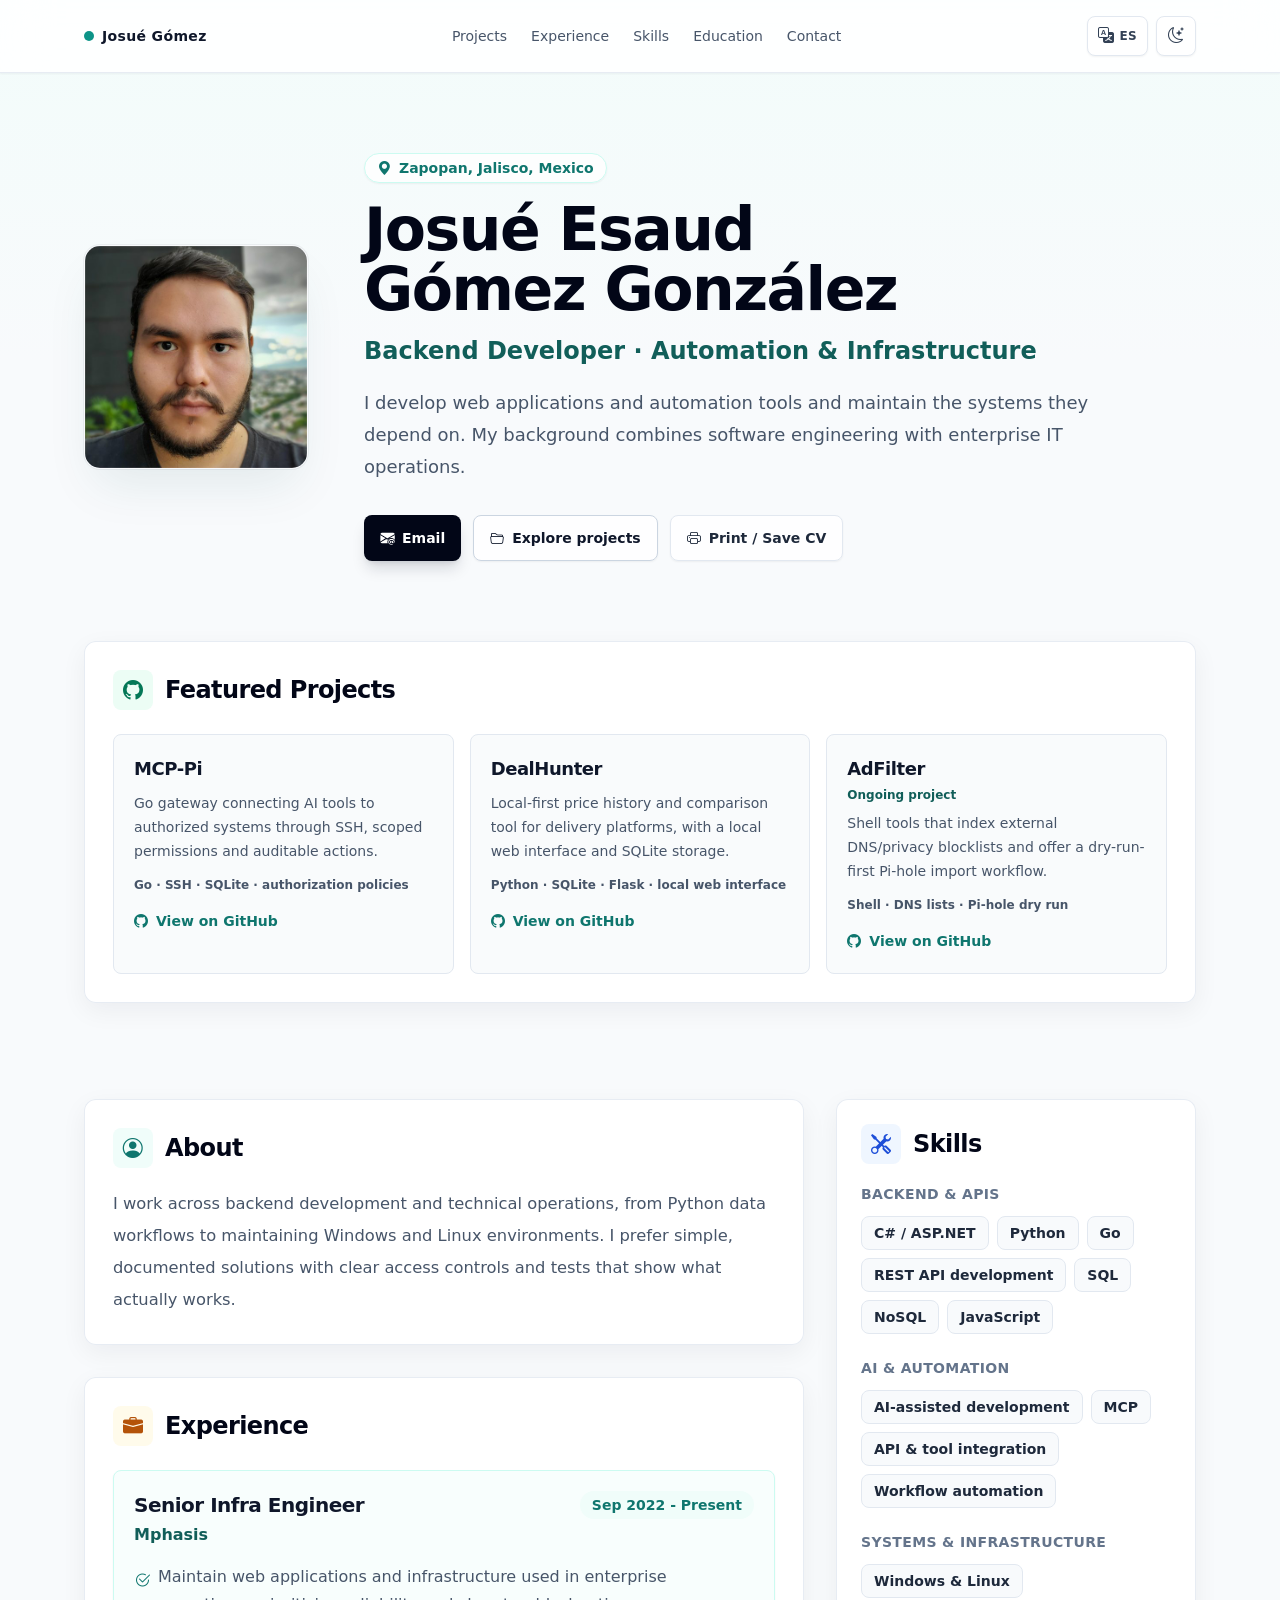
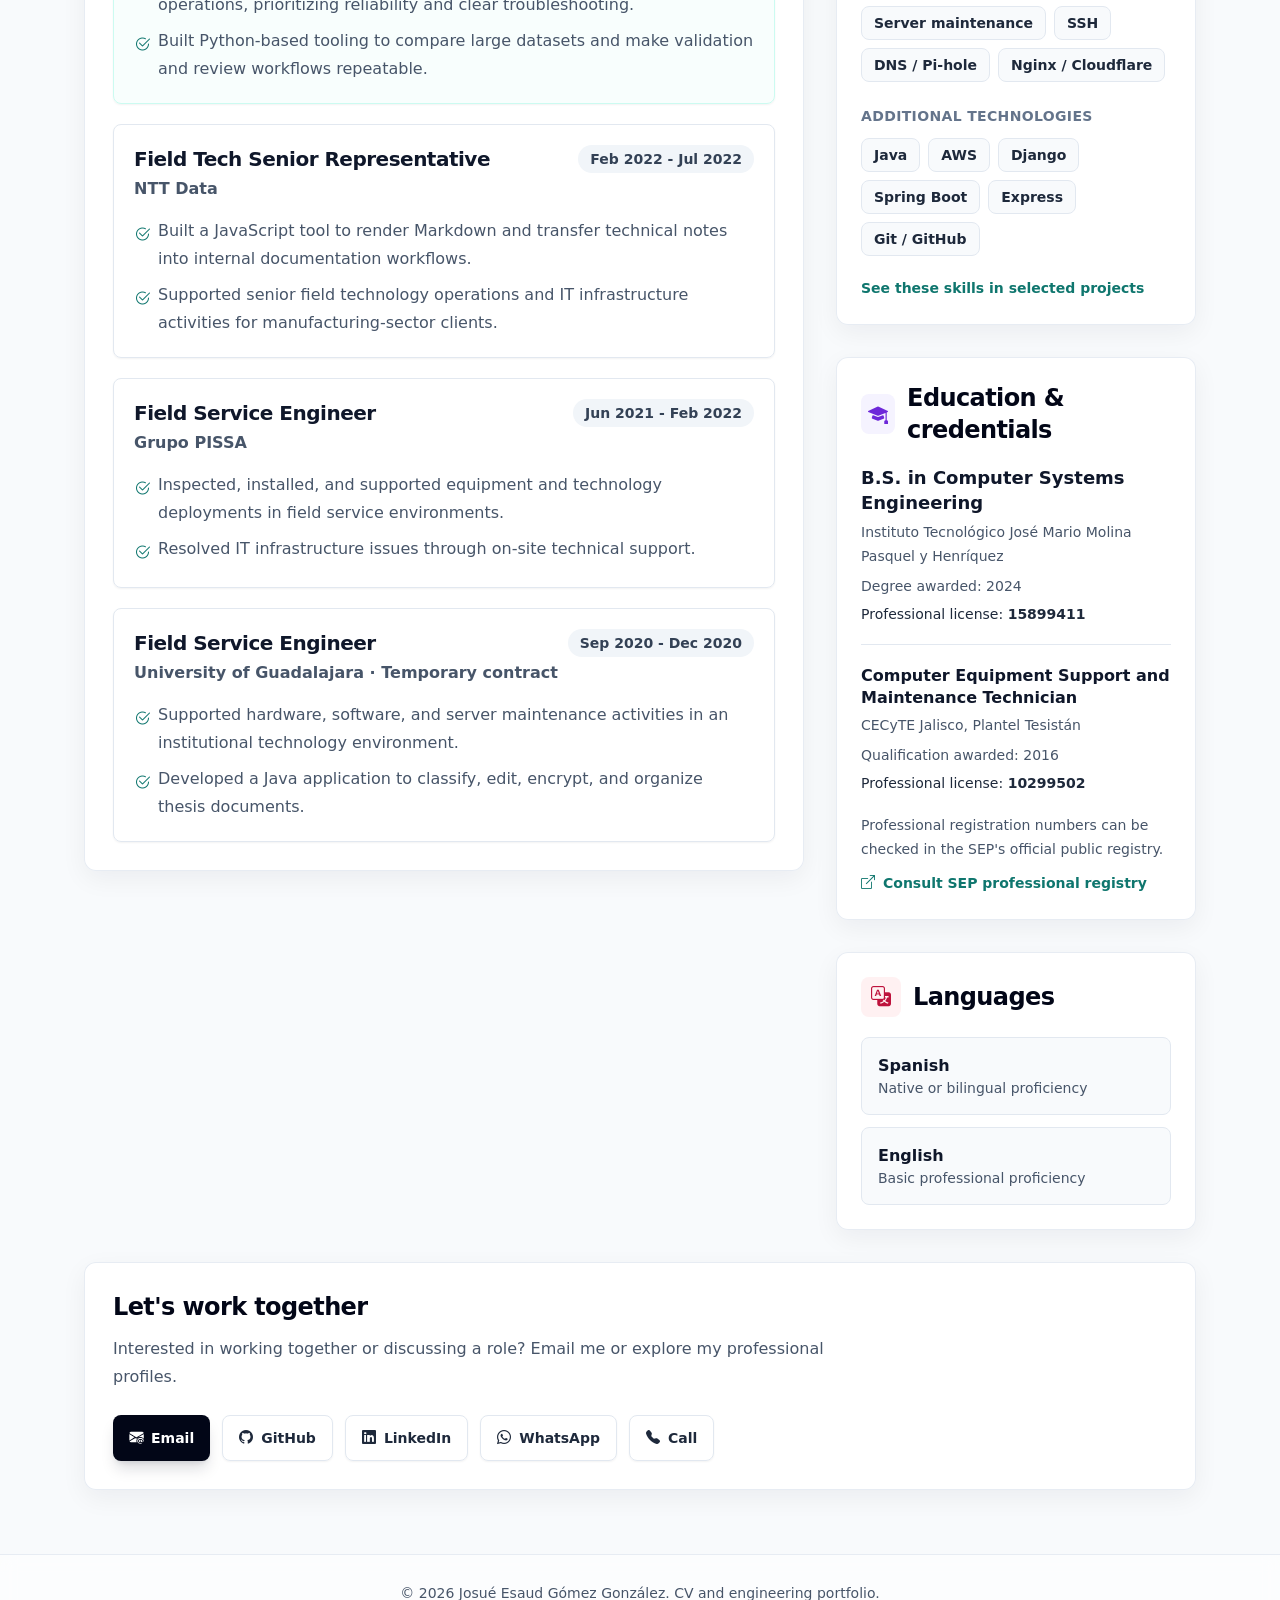
==== commit 132ee6cc: "Make portfolio evidence-led and CV printable" ====
--- a/index.html
+++ b/index.html
@@ -135,7 +135,7 @@
               <span data-i18n="heroRole">Backend Developer · Automation &amp; Infrastructure</span>
             </p>
             <p class="mt-5 max-w-3xl text-lg leading-8 text-slate-600 dark:text-slate-300">
-              <span data-i18n="heroLead">I build and maintain web applications, automate repetitive data and documentation work, and solve infrastructure problems in enterprise environments. Computer Systems Engineer with 5+ years across software development and IT operations.</span>
+              <span data-i18n="heroLead">I develop web applications and automation tools and maintain the systems they depend on. My background combines software engineering with enterprise IT operations.</span>
             </p>
 
             <!-- Primary actions -->
@@ -149,16 +149,10 @@
                 <span data-i18n="copy-email">Email</span>
               </a>
               <a href="#projects" class="inline-flex items-center gap-2 rounded-lg border border-slate-300 bg-white/90 px-4 py-3 text-sm font-semibold text-slate-900 shadow-sm transition hover:border-teal-700 hover:text-teal-700 dark:border-slate-700 dark:bg-slate-900 dark:text-white dark:hover:border-teal-300 dark:hover:text-teal-300"><i class="bi bi-folder2-open" aria-hidden="true"></i> <span data-i18n="exploreWork">Explore projects</span> </a>
-              <a
-                href="https://drive.google.com/drive/folders/1YwnIzEDvr6CcGWLk0XiVJ188honRPQJV?usp=sharing"
-                target="_blank"
-                rel="noopener noreferrer"
-                class="inline-flex items-center gap-2 rounded-lg border border-slate-200 bg-white/90 px-4 py-3 text-sm font-semibold text-slate-800 shadow-sm transition hover:-translate-y-0.5 hover:border-red-600 hover:text-red-700 hover:shadow-md dark:border-slate-700 dark:bg-slate-900/90 dark:text-slate-100 dark:hover:border-red-400 dark:hover:text-red-300"
-                aria-label="Open Josué Esaud Gómez González View CV folder in a new tab"
-              >
-                <i class="bi bi-file-earmark-text-fill" aria-hidden="true"></i>
-                <span data-i18n="copy-cv-files">CV files</span>
-              </a>
+              <button id="printCv" type="button" class="inline-flex items-center gap-2 rounded-lg border border-slate-200 bg-white/90 px-4 py-3 text-sm font-semibold text-slate-800 shadow-sm transition hover:border-teal-700 hover:text-teal-700 dark:border-slate-700 dark:bg-slate-900/90 dark:text-slate-100 dark:hover:border-teal-300 dark:hover:text-teal-300">
+                <i class="bi bi-printer" aria-hidden="true"></i>
+                <span data-i18n="printCv">Print / Save CV</span>
+              </button>
             </nav>
           </div>
         </section>
@@ -170,22 +164,6 @@
           <a href="#projects" class="inline-flex items-center justify-center whitespace-nowrap rounded-lg border border-slate-200 bg-white/90 px-3 py-2 text-center text-sm font-semibold text-slate-700 shadow-sm dark:border-slate-800 dark:bg-slate-900/90 dark:text-slate-200"><span data-i18n="navProjects">Projects</span></a>
           <a href="#contact" class="inline-flex items-center justify-center whitespace-nowrap rounded-lg border border-slate-200 bg-white/90 px-3 py-2 text-center text-sm font-semibold text-slate-700 shadow-sm dark:border-slate-800 dark:bg-slate-900/90 dark:text-slate-200"><span data-i18n="copy-contact">Contact</span></a>
         </nav>
-
-        <!-- Professional Summary -->
-        <section class="mx-auto grid max-w-6xl gap-4 px-5 pb-10 md:grid-cols-3" data-i18n-aria="aria-professional-summary" aria-label="Professional summary">
-          <div class="rounded-lg border border-slate-200 bg-white/90 p-5 shadow-sm transition hover:-translate-y-0.5 hover:border-teal-200 hover:shadow-md dark:border-slate-800 dark:bg-slate-900/90 dark:hover:border-teal-900">
-            <p class="text-sm font-semibold uppercase tracking-wide text-slate-500 dark:text-slate-400"><span data-i18n="summaryBuild">What I build</span></p>
-            <p class="mt-2 text-2xl font-bold text-slate-950 dark:text-white"><span data-i18n="summaryWeb">Web applications</span></p>
-          </div>
-          <div class="rounded-lg border border-slate-200 bg-white/90 p-5 shadow-sm transition hover:-translate-y-0.5 hover:border-teal-200 hover:shadow-md dark:border-slate-800 dark:bg-slate-900/90 dark:hover:border-teal-900">
-            <p class="text-sm font-semibold uppercase tracking-wide text-slate-500 dark:text-slate-400"><span data-i18n="summaryImprove">How I improve</span></p>
-            <p class="mt-2 text-2xl font-bold text-slate-950 dark:text-white"><span data-i18n="summaryAutomation">Automation &amp; tooling</span></p>
-          </div>
-          <div class="rounded-lg border border-slate-200 bg-white/90 p-5 shadow-sm transition hover:-translate-y-0.5 hover:border-teal-200 hover:shadow-md dark:border-slate-800 dark:bg-slate-900/90 dark:hover:border-teal-900">
-            <p class="text-sm font-semibold uppercase tracking-wide text-slate-500 dark:text-slate-400"><span data-i18n="summaryContribute">Where I contribute</span></p>
-            <p class="mt-2 text-2xl font-bold text-slate-950 dark:text-white"><span data-i18n="summaryOperations">Enterprise operations</span></p>
-          </div>
-        </section>
 
         <!-- Featured Projects -->
         <section id="projects" class="scroll-mt-24 mx-auto max-w-6xl px-5 pb-16" aria-labelledby="projects-heading">
@@ -201,8 +179,9 @@
               <article class="rounded-lg border border-slate-200 bg-slate-50/80 p-5 transition hover:border-teal-200 hover:bg-white hover:shadow-sm dark:border-slate-800 dark:bg-slate-950/30 dark:hover:border-teal-900 dark:hover:bg-slate-950/50">
                 <h3 class="text-lg font-extrabold tracking-tight text-slate-900 dark:text-white">MCP-Pi</h3>
                 <p class="mt-2 text-sm leading-6 text-slate-600 dark:text-slate-300">
-                  <span data-i18n="mcpProject">Go-based MCP gateway connecting AI tools with authorized systems through controlled permissions and auditable operations.</span>
+                  <span data-i18n="mcpProject">Go gateway connecting AI tools to authorized systems through SSH, scoped permissions and auditable actions.</span>
                 </p>
+                <p class="mt-3 text-xs font-semibold leading-5 text-slate-600 dark:text-slate-300"><span data-i18n="projectMcpProof">Go · SSH · SQLite · authorization policies</span></p>
                 <a
                   href="https://github.com/yorologo/MCP-Pi"
                   target="_blank"
@@ -218,8 +197,9 @@
               <article class="rounded-lg border border-slate-200 bg-slate-50/80 p-5 transition hover:border-teal-200 hover:bg-white hover:shadow-sm dark:border-slate-800 dark:bg-slate-950/30 dark:hover:border-teal-900 dark:hover:bg-slate-950/50">
                 <h3 class="text-lg font-extrabold tracking-tight text-slate-900 dark:text-white">DealHunter</h3>
                 <p class="mt-2 text-sm leading-6 text-slate-600 dark:text-slate-300">
-                  <span data-i18n="dealProject">Local-first tooling that collects and compares delivery-platform prices to support consistent review.</span>
+                  <span data-i18n="dealProject">Local-first price history and comparison tool for delivery platforms, with a local web interface and SQLite storage.</span>
                 </p>
+                <p class="mt-3 text-xs font-semibold leading-5 text-slate-600 dark:text-slate-300"><span data-i18n="projectDealProof">Python · SQLite · Flask · local web interface</span></p>
                 <a
                   href="https://github.com/yorologo/DealHunter"
                   target="_blank"
@@ -236,8 +216,9 @@
                 <h3 class="text-lg font-extrabold tracking-tight text-slate-900 dark:text-white">AdFilter</h3>
                 <p class="mt-1 text-xs font-semibold text-teal-800 dark:text-teal-300"><span data-i18n="adfilterStatus">Ongoing project</span></p>
                 <p class="mt-2 text-sm leading-6 text-slate-600 dark:text-slate-300">
-                  <span data-i18n="adfilterProject">Shell scripts that organize external blocklists for DNS and privacy tools, including a dry-run-first Pi-hole import workflow.</span>
+                  <span data-i18n="adfilterProject">Shell tools that index external DNS/privacy blocklists and offer a dry-run-first Pi-hole import workflow.</span>
                 </p>
+                <p class="mt-3 text-xs font-semibold leading-5 text-slate-600 dark:text-slate-300"><span data-i18n="projectAdProof">Shell · DNS lists · Pi-hole dry run</span></p>
                 <a
                   href="https://github.com/yorologo/AdFilter"
                   target="_blank"
@@ -265,7 +246,7 @@
                 <h2 id="about-heading" class="text-2xl font-extrabold tracking-tight text-slate-950 dark:text-white"><span data-i18n="copy-about">About</span></h2>
               </div>
               <p class="max-w-4xl text-[1.02rem] leading-8 text-slate-600 dark:text-slate-300">
-                <span data-i18n="aboutNew">I connect software development with real operational needs. My work ranges from web applications and Python data workflows to troubleshooting infrastructure and supporting technical teams. I focus on understandable solutions, practical validation, and maintenance that does not become another problem.</span>
+                <span data-i18n="aboutNew">I work across backend development and technical operations, from Python data workflows to maintaining Windows and Linux environments. I prefer simple, documented solutions with clear access controls and tests that show what actually works.</span>
               </p>
             </section>
 
@@ -417,6 +398,7 @@
                   </div>
                 </div>
               </div>
+              <p class="mt-5 text-sm leading-6 text-slate-600 dark:text-slate-300"><a href="#projects" class="font-semibold text-teal-700 underline-offset-2 hover:underline dark:text-teal-300"><span data-i18n="skillsSeeWork">See these skills in selected projects</span></a></p>
             </section>
 
             <!-- Education and professionally registered qualifications -->
@@ -476,6 +458,7 @@
           <div class="section-card rounded-xl border border-slate-200/80 bg-white/95 p-7 dark:border-slate-800 dark:bg-slate-900/95">
             <h2 id="contact-heading" class="text-2xl font-extrabold tracking-tight text-slate-950 dark:text-white"><span data-i18n="contactHeading">Let's work together</span></h2>
             <p class="mt-3 max-w-3xl leading-7 text-slate-600 dark:text-slate-300"><span data-i18n="contactLead">Interested in working together or discussing a role? Email me or explore my professional profiles.</span></p>
+            <p class="print-contact text-sm">esaud@hotmail.es</p>
             <nav class="mt-6 flex flex-wrap gap-3" data-i18n-aria="aria-contact-links" aria-label="Contact links">
               <a
                 href="mailto:esaud@hotmail.es"
--- a/assets/css/site.css
+++ b/assets/css/site.css
@@ -1 +1 @@
-*,:after,:before{--tw-border-spacing-x:0;--tw-border-spacing-y:0;--tw-translate-x:0;--tw-translate-y:0;--tw-rotate:0;--tw-skew-x:0;--tw-skew-y:0;--tw-scale-x:1;--tw-scale-y:1;--tw-pan-x: ;--tw-pan-y: ;--tw-pinch-zoom: ;--tw-scroll-snap-strictness:proximity;--tw-gradient-from-position: ;--tw-gradient-via-position: ;--tw-gradient-to-position: ;--tw-ordinal: ;--tw-slashed-zero: ;--tw-numeric-figure: ;--tw-numeric-spacing: ;--tw-numeric-fraction: ;--tw-ring-inset: ;--tw-ring-offset-width:0px;--tw-ring-offset-color:#fff;--tw-ring-color:rgba(59,130,246,.5);--tw-ring-offset-shadow:0 0 #0000;--tw-ring-shadow:0 0 #0000;--tw-shadow:0 0 #0000;--tw-shadow-colored:0 0 #0000;--tw-blur: ;--tw-brightness: ;--tw-contrast: ;--tw-grayscale: ;--tw-hue-rotate: ;--tw-invert: ;--tw-saturate: ;--tw-sepia: ;--tw-drop-shadow: ;--tw-backdrop-blur: ;--tw-backdrop-brightness: ;--tw-backdrop-contrast: ;--tw-backdrop-grayscale: ;--tw-backdrop-hue-rotate: ;--tw-backdrop-invert: ;--tw-backdrop-opacity: ;--tw-backdrop-saturate: ;--tw-backdrop-sepia: ;--tw-contain-size: ;--tw-contain-layout: ;--tw-contain-paint: ;--tw-contain-style: }::backdrop{--tw-border-spacing-x:0;--tw-border-spacing-y:0;--tw-translate-x:0;--tw-translate-y:0;--tw-rotate:0;--tw-skew-x:0;--tw-skew-y:0;--tw-scale-x:1;--tw-scale-y:1;--tw-pan-x: ;--tw-pan-y: ;--tw-pinch-zoom: ;--tw-scroll-snap-strictness:proximity;--tw-gradient-from-position: ;--tw-gradient-via-position: ;--tw-gradient-to-position: ;--tw-ordinal: ;--tw-slashed-zero: ;--tw-numeric-figure: ;--tw-numeric-spacing: ;--tw-numeric-fraction: ;--tw-ring-inset: ;--tw-ring-offset-width:0px;--tw-ring-offset-color:#fff;--tw-ring-color:rgba(59,130,246,.5);--tw-ring-offset-shadow:0 0 #0000;--tw-ring-shadow:0 0 #0000;--tw-shadow:0 0 #0000;--tw-shadow-colored:0 0 #0000;--tw-blur: ;--tw-brightness: ;--tw-contrast: ;--tw-grayscale: ;--tw-hue-rotate: ;--tw-invert: ;--tw-saturate: ;--tw-sepia: ;--tw-drop-shadow: ;--tw-backdrop-blur: ;--tw-backdrop-brightness: ;--tw-backdrop-contrast: ;--tw-backdrop-grayscale: ;--tw-backdrop-hue-rotate: ;--tw-backdrop-invert: ;--tw-backdrop-opacity: ;--tw-backdrop-saturate: ;--tw-backdrop-sepia: ;--tw-contain-size: ;--tw-contain-layout: ;--tw-contain-paint: ;--tw-contain-style: }/*! tailwindcss v3.4.17 | MIT License | https://tailwindcss.com*/*,:after,:before{box-sizing:border-box;border:0 solid #e5e7eb}:after,:before{--tw-content:""}:host,html{line-height:1.5;-webkit-text-size-adjust:100%;-moz-tab-size:4;-o-tab-size:4;tab-size:4;font-family:ui-sans-serif,system-ui,sans-serif,Apple Color Emoji,Segoe UI Emoji,Segoe UI Symbol,Noto Color Emoji;font-feature-settings:normal;font-variation-settings:normal;-webkit-tap-highlight-color:transparent}body{margin:0;line-height:inherit}hr{height:0;color:inherit;border-top-width:1px}abbr:where([title]){-webkit-text-decoration:underline dotted;text-decoration:underline dotted}h1,h2,h3,h4,h5,h6{font-size:inherit;font-weight:inherit}a{color:inherit;text-decoration:inherit}b,strong{font-weight:bolder}code,kbd,pre,samp{font-family:ui-monospace,SFMono-Regular,Menlo,Monaco,Consolas,Liberation Mono,Courier New,monospace;font-feature-settings:normal;font-variation-settings:normal;font-size:1em}small{font-size:80%}sub,sup{font-size:75%;line-height:0;position:relative;vertical-align:baseline}sub{bottom:-.25em}sup{top:-.5em}table{text-indent:0;border-color:inherit;border-collapse:collapse}button,input,optgroup,select,textarea{font-family:inherit;font-feature-settings:inherit;font-variation-settings:inherit;font-size:100%;font-weight:inherit;line-height:inherit;letter-spacing:inherit;color:inherit;margin:0;padding:0}button,select{text-transform:none}button,input:where([type=button]),input:where([type=reset]),input:where([type=submit]){-webkit-appearance:button;background-color:transparent;background-image:none}:-moz-focusring{outline:auto}:-moz-ui-invalid{box-shadow:none}progress{vertical-align:baseline}::-webkit-inner-spin-button,::-webkit-outer-spin-button{height:auto}[type=search]{-webkit-appearance:textfield;outline-offset:-2px}::-webkit-search-decoration{-webkit-appearance:none}::-webkit-file-upload-button{-webkit-appearance:button;font:inherit}summary{display:list-item}blockquote,dd,dl,figure,h1,h2,h3,h4,h5,h6,hr,p,pre{margin:0}fieldset{margin:0}fieldset,legend{padding:0}menu,ol,ul{list-style:none;margin:0;padding:0}dialog{padding:0}textarea{resize:vertical}input::-moz-placeholder,textarea::-moz-placeholder{opacity:1;color:#9ca3af}input::placeholder,textarea::placeholder{opacity:1;color:#9ca3af}[role=button],button{cursor:pointer}:disabled{cursor:default}audio,canvas,embed,iframe,img,object,svg,video{display:block;vertical-align:middle}img,video{max-width:100%;height:auto}[hidden]:where(:not([hidden=until-found])){display:none}.sr-only{position:absolute;width:1px;height:1px;padding:0;margin:-1px;overflow:hidden;clip:rect(0,0,0,0);white-space:nowrap;border-width:0}.static{position:static}.sticky{position:sticky}.top-0{top:0}.z-40{z-index:40}.mx-auto{margin-left:auto;margin-right:auto}.-mt-6{margin-top:-1.5rem}.mb-3{margin-bottom:.75rem}.mb-4{margin-bottom:1rem}.mb-5{margin-bottom:1.25rem}.mb-6{margin-bottom:1.5rem}.mt-1{margin-top:.25rem}.mt-2{margin-top:.5rem}.mt-3{margin-top:.75rem}.mt-4{margin-top:1rem}.mt-5{margin-top:1.25rem}.mt-6{margin-top:1.5rem}.mt-8{margin-top:2rem}.flex{display:flex}.inline-flex{display:inline-flex}.grid{display:grid}.hidden{display:none}.h-10{height:2.5rem}.h-2\.5{height:.625rem}.h-52{height:13rem}.h-full{height:100%}.min-h-screen{min-height:100vh}.w-10{width:2.5rem}.w-2\.5{width:.625rem}.w-52{width:13rem}.w-full{width:100%}.min-w-10{min-width:2.5rem}.max-w-3xl{max-width:48rem}.max-w-4xl{max-width:56rem}.max-w-6xl{max-width:72rem}.max-w-md{max-width:28rem}.scroll-mt-24{scroll-margin-top:6rem}.grid-cols-2{grid-template-columns:repeat(2,minmax(0,1fr))}.flex-col{flex-direction:column}.flex-wrap{flex-wrap:wrap}.items-center{align-items:center}.justify-center{justify-content:center}.justify-between{justify-content:space-between}.gap-1\.5{gap:.375rem}.gap-10{gap:2.5rem}.gap-2{gap:.5rem}.gap-3{gap:.75rem}.gap-4{gap:1rem}.gap-6{gap:1.5rem}.gap-8{gap:2rem}.space-y-2>:not([hidden])~:not([hidden]){--tw-space-y-reverse:0;margin-top:calc(.5rem*(1 - var(--tw-space-y-reverse)));margin-bottom:calc(.5rem*var(--tw-space-y-reverse))}.space-y-3>:not([hidden])~:not([hidden]){--tw-space-y-reverse:0;margin-top:calc(.75rem*(1 - var(--tw-space-y-reverse)));margin-bottom:calc(.75rem*var(--tw-space-y-reverse))}.space-y-5>:not([hidden])~:not([hidden]){--tw-space-y-reverse:0;margin-top:calc(1.25rem*(1 - var(--tw-space-y-reverse)));margin-bottom:calc(1.25rem*var(--tw-space-y-reverse))}.space-y-6>:not([hidden])~:not([hidden]){--tw-space-y-reverse:0;margin-top:calc(1.5rem*(1 - var(--tw-space-y-reverse)));margin-bottom:calc(1.5rem*var(--tw-space-y-reverse))}.space-y-8>:not([hidden])~:not([hidden]){--tw-space-y-reverse:0;margin-top:calc(2rem*(1 - var(--tw-space-y-reverse)));margin-bottom:calc(2rem*var(--tw-space-y-reverse))}.overflow-hidden{overflow:hidden}.whitespace-nowrap{white-space:nowrap}.rounded-2xl{border-radius:1rem}.rounded-full{border-radius:9999px}.rounded-lg{border-radius:.5rem}.rounded-xl{border-radius:.75rem}.border{border-width:1px}.border-b{border-bottom-width:1px}.border-t{border-top-width:1px}.border-slate-200{--tw-border-opacity:1;border-color:rgb(226 232 240/var(--tw-border-opacity,1))}.border-slate-200\/80{border-color:rgba(226,232,240,.8)}.border-slate-300{--tw-border-opacity:1;border-color:rgb(203 213 225/var(--tw-border-opacity,1))}.border-teal-100{--tw-border-opacity:1;border-color:rgb(204 251 241/var(--tw-border-opacity,1))}.border-white\/80{border-color:hsla(0,0%,100%,.8)}.bg-amber-50{--tw-bg-opacity:1;background-color:rgb(255 251 235/var(--tw-bg-opacity,1))}.bg-blue-50{--tw-bg-opacity:1;background-color:rgb(239 246 255/var(--tw-bg-opacity,1))}.bg-emerald-50{--tw-bg-opacity:1;background-color:rgb(236 253 245/var(--tw-bg-opacity,1))}.bg-rose-50{--tw-bg-opacity:1;background-color:rgb(255 241 242/var(--tw-bg-opacity,1))}.bg-slate-100{--tw-bg-opacity:1;background-color:rgb(241 245 249/var(--tw-bg-opacity,1))}.bg-slate-200{--tw-bg-opacity:1;background-color:rgb(226 232 240/var(--tw-bg-opacity,1))}.bg-slate-50{--tw-bg-opacity:1;background-color:rgb(248 250 252/var(--tw-bg-opacity,1))}.bg-slate-50\/80{background-color:rgba(248,250,252,.8)}.bg-slate-950{--tw-bg-opacity:1;background-color:rgb(2 6 23/var(--tw-bg-opacity,1))}.bg-teal-50{--tw-bg-opacity:1;background-color:rgb(240 253 250/var(--tw-bg-opacity,1))}.bg-teal-50\/45{background-color:rgba(240,253,250,.45)}.bg-teal-600{--tw-bg-opacity:1;background-color:rgb(13 148 136/var(--tw-bg-opacity,1))}.bg-violet-50{--tw-bg-opacity:1;background-color:rgb(245 243 255/var(--tw-bg-opacity,1))}.bg-white{--tw-bg-opacity:1;background-color:rgb(255 255 255/var(--tw-bg-opacity,1))}.bg-white\/60{background-color:hsla(0,0%,100%,.6)}.bg-white\/70{background-color:hsla(0,0%,100%,.7)}.bg-white\/80{background-color:hsla(0,0%,100%,.8)}.bg-white\/85{background-color:hsla(0,0%,100%,.85)}.bg-white\/90{background-color:hsla(0,0%,100%,.9)}.bg-white\/95{background-color:hsla(0,0%,100%,.95)}.object-cover{-o-object-fit:cover;object-fit:cover}.p-4{padding:1rem}.p-5{padding:1.25rem}.p-6{padding:1.5rem}.p-7{padding:1.75rem}.px-2\.5{padding-left:.625rem;padding-right:.625rem}.px-3{padding-left:.75rem;padding-right:.75rem}.px-4{padding-left:1rem;padding-right:1rem}.px-5{padding-left:1.25rem;padding-right:1.25rem}.py-1{padding-top:.25rem;padding-bottom:.25rem}.py-1\.5{padding-top:.375rem;padding-bottom:.375rem}.py-14{padding-top:3.5rem;padding-bottom:3.5rem}.py-2{padding-top:.5rem;padding-bottom:.5rem}.py-3{padding-top:.75rem;padding-bottom:.75rem}.py-4{padding-top:1rem;padding-bottom:1rem}.py-7{padding-top:1.75rem;padding-bottom:1.75rem}.py-8{padding-top:2rem;padding-bottom:2rem}.pb-10{padding-bottom:2.5rem}.pb-16{padding-bottom:4rem}.pt-5{padding-top:1.25rem}.text-center{text-align:center}.text-2xl{font-size:1.5rem;line-height:2rem}.text-4xl{font-size:2.25rem;line-height:2.5rem}.text-\[1\.02rem\]{font-size:1.02rem}.text-base{font-size:1rem;line-height:1.5rem}.text-lg{font-size:1.125rem;line-height:1.75rem}.text-sm{font-size:.875rem;line-height:1.25rem}.text-xl{font-size:1.25rem;line-height:1.75rem}.text-xs{font-size:.75rem;line-height:1rem}.font-bold{font-weight:700}.font-extrabold{font-weight:800}.font-medium{font-weight:500}.font-semibold{font-weight:600}.uppercase{text-transform:uppercase}.leading-6{line-height:1.5rem}.leading-7{line-height:1.75rem}.leading-8{line-height:2rem}.leading-snug{line-height:1.375}.leading-tight{line-height:1.25}.tracking-tight{letter-spacing:-.025em}.tracking-wide{letter-spacing:.025em}.text-amber-700{--tw-text-opacity:1;color:rgb(180 83 9/var(--tw-text-opacity,1))}.text-blue-700{--tw-text-opacity:1;color:rgb(29 78 216/var(--tw-text-opacity,1))}.text-emerald-700{--tw-text-opacity:1;color:rgb(4 120 87/var(--tw-text-opacity,1))}.text-rose-700{--tw-text-opacity:1;color:rgb(190 18 60/var(--tw-text-opacity,1))}.text-slate-500{--tw-text-opacity:1;color:rgb(100 116 139/var(--tw-text-opacity,1))}.text-slate-600{--tw-text-opacity:1;color:rgb(71 85 105/var(--tw-text-opacity,1))}.text-slate-700{--tw-text-opacity:1;color:rgb(51 65 85/var(--tw-text-opacity,1))}.text-slate-800{--tw-text-opacity:1;color:rgb(30 41 59/var(--tw-text-opacity,1))}.text-slate-900{--tw-text-opacity:1;color:rgb(15 23 42/var(--tw-text-opacity,1))}.text-slate-950{--tw-text-opacity:1;color:rgb(2 6 23/var(--tw-text-opacity,1))}.text-teal-700{--tw-text-opacity:1;color:rgb(15 118 110/var(--tw-text-opacity,1))}.text-teal-800{--tw-text-opacity:1;color:rgb(17 94 89/var(--tw-text-opacity,1))}.text-violet-700{--tw-text-opacity:1;color:rgb(109 40 217/var(--tw-text-opacity,1))}.text-white{--tw-text-opacity:1;color:rgb(255 255 255/var(--tw-text-opacity,1))}.shadow-2xl{--tw-shadow:0 25px 50px -12px rgba(0,0,0,.25);--tw-shadow-colored:0 25px 50px -12px var(--tw-shadow-color)}.shadow-2xl,.shadow-lg{box-shadow:var(--tw-ring-offset-shadow,0 0 #0000),var(--tw-ring-shadow,0 0 #0000),var(--tw-shadow)}.shadow-lg{--tw-shadow:0 10px 15px -3px rgba(0,0,0,.1),0 4px 6px -4px rgba(0,0,0,.1);--tw-shadow-colored:0 10px 15px -3px var(--tw-shadow-color),0 4px 6px -4px var(--tw-shadow-color)}.shadow-sm{--tw-shadow:0 1px 2px 0 rgba(0,0,0,.05);--tw-shadow-colored:0 1px 2px 0 var(--tw-shadow-color);box-shadow:var(--tw-ring-offset-shadow,0 0 #0000),var(--tw-ring-shadow,0 0 #0000),var(--tw-shadow)}.shadow-slate-900\/15{--tw-shadow-color:rgba(15,23,42,.15);--tw-shadow:var(--tw-shadow-colored)}.shadow-slate-900\/5{--tw-shadow-color:rgba(15,23,42,.05);--tw-shadow:var(--tw-shadow-colored)}.shadow-teal-900\/10{--tw-shadow-color:rgba(19,78,74,.1);--tw-shadow:var(--tw-shadow-colored)}.ring-1{--tw-ring-offset-shadow:var(--tw-ring-inset) 0 0 0 var(--tw-ring-offset-width) var(--tw-ring-offset-color);--tw-ring-shadow:var(--tw-ring-inset) 0 0 0 calc(1px + var(--tw-ring-offset-width)) var(--tw-ring-color);box-shadow:var(--tw-ring-offset-shadow),var(--tw-ring-shadow),var(--tw-shadow,0 0 #0000)}.ring-slate-900\/5{--tw-ring-color:rgba(15,23,42,.05)}.backdrop-blur{--tw-backdrop-blur:blur(8px)}.backdrop-blur,.backdrop-blur-xl{-webkit-backdrop-filter:var(--tw-backdrop-blur) var(--tw-backdrop-brightness) var(--tw-backdrop-contrast) var(--tw-backdrop-grayscale) var(--tw-backdrop-hue-rotate) var(--tw-backdrop-invert) var(--tw-backdrop-opacity) var(--tw-backdrop-saturate) var(--tw-backdrop-sepia);backdrop-filter:var(--tw-backdrop-blur) var(--tw-backdrop-brightness) var(--tw-backdrop-contrast) var(--tw-backdrop-grayscale) var(--tw-backdrop-hue-rotate) var(--tw-backdrop-invert) var(--tw-backdrop-opacity) var(--tw-backdrop-saturate) var(--tw-backdrop-sepia)}.backdrop-blur-xl{--tw-backdrop-blur:blur(24px)}.transition{transition-property:color,background-color,border-color,text-decoration-color,fill,stroke,opacity,box-shadow,transform,filter,-webkit-backdrop-filter;transition-property:color,background-color,border-color,text-decoration-color,fill,stroke,opacity,box-shadow,transform,filter,backdrop-filter;transition-property:color,background-color,border-color,text-decoration-color,fill,stroke,opacity,box-shadow,transform,filter,backdrop-filter,-webkit-backdrop-filter;transition-timing-function:cubic-bezier(.4,0,.2,1);transition-duration:.15s}.transition-colors{transition-property:color,background-color,border-color,text-decoration-color,fill,stroke;transition-timing-function:cubic-bezier(.4,0,.2,1);transition-duration:.15s}.duration-300{transition-duration:.3s}:root{color-scheme:light}:root.dark{color-scheme:dark}body{font-family:Inter,ui-sans-serif,system-ui,-apple-system,BlinkMacSystemFont,Segoe UI,sans-serif;background:linear-gradient(180deg,rgba(240,253,250,.72),#f8fafc 360px),#f8fafc}.dark body{background:linear-gradient(180deg,#0f172a,#020617 380px),#020617}a:focus-visible,button:focus-visible{border-radius:.5rem;outline:3px solid #0f766e;outline-offset:3px}.dark a:focus-visible,.dark button:focus-visible{outline-color:#5eead4}h1,h2{text-wrap:balance}.section-card{box-shadow:0 8px 26px rgba(15,23,42,.055)}.dark .section-card{box-shadow:0 8px 26px rgba(0,0,0,.24)}@media (prefers-reduced-motion:reduce){*,:after,:before{scroll-behavior:auto!important;transition-duration:.01ms!important;transition-delay:0ms!important;animation-duration:.01ms!important;animation-iteration-count:1!important}}.hover\:-translate-y-0\.5:hover{--tw-translate-y:-0.125rem;transform:translate(var(--tw-translate-x),var(--tw-translate-y)) rotate(var(--tw-rotate)) skewX(var(--tw-skew-x)) skewY(var(--tw-skew-y)) scaleX(var(--tw-scale-x)) scaleY(var(--tw-scale-y))}.hover\:border-blue-600:hover{--tw-border-opacity:1;border-color:rgb(37 99 235/var(--tw-border-opacity,1))}.hover\:border-green-600:hover{--tw-border-opacity:1;border-color:rgb(22 163 74/var(--tw-border-opacity,1))}.hover\:border-red-600:hover{--tw-border-opacity:1;border-color:rgb(220 38 38/var(--tw-border-opacity,1))}.hover\:border-slate-900:hover{--tw-border-opacity:1;border-color:rgb(15 23 42/var(--tw-border-opacity,1))}.hover\:border-teal-200:hover{--tw-border-opacity:1;border-color:rgb(153 246 228/var(--tw-border-opacity,1))}.hover\:border-teal-700:hover{--tw-border-opacity:1;border-color:rgb(15 118 110/var(--tw-border-opacity,1))}.hover\:bg-teal-800:hover{--tw-bg-opacity:1;background-color:rgb(17 94 89/var(--tw-bg-opacity,1))}.hover\:bg-white:hover{--tw-bg-opacity:1;background-color:rgb(255 255 255/var(--tw-bg-opacity,1))}.hover\:text-blue-700:hover{--tw-text-opacity:1;color:rgb(29 78 216/var(--tw-text-opacity,1))}.hover\:text-green-700:hover{--tw-text-opacity:1;color:rgb(21 128 61/var(--tw-text-opacity,1))}.hover\:text-red-700:hover{--tw-text-opacity:1;color:rgb(185 28 28/var(--tw-text-opacity,1))}.hover\:text-slate-950:hover{--tw-text-opacity:1;color:rgb(2 6 23/var(--tw-text-opacity,1))}.hover\:text-teal-700:hover{--tw-text-opacity:1;color:rgb(15 118 110/var(--tw-text-opacity,1))}.hover\:text-teal-900:hover{--tw-text-opacity:1;color:rgb(19 78 74/var(--tw-text-opacity,1))}.hover\:shadow-md:hover{--tw-shadow:0 4px 6px -1px rgba(0,0,0,.1),0 2px 4px -2px rgba(0,0,0,.1);--tw-shadow-colored:0 4px 6px -1px var(--tw-shadow-color),0 2px 4px -2px var(--tw-shadow-color)}.hover\:shadow-md:hover,.hover\:shadow-sm:hover{box-shadow:var(--tw-ring-offset-shadow,0 0 #0000),var(--tw-ring-shadow,0 0 #0000),var(--tw-shadow)}.hover\:shadow-sm:hover{--tw-shadow:0 1px 2px 0 rgba(0,0,0,.05);--tw-shadow-colored:0 1px 2px 0 var(--tw-shadow-color)}.hover\:shadow-xl:hover{--tw-shadow:0 20px 25px -5px rgba(0,0,0,.1),0 8px 10px -6px rgba(0,0,0,.1);--tw-shadow-colored:0 20px 25px -5px var(--tw-shadow-color),0 8px 10px -6px var(--tw-shadow-color);box-shadow:var(--tw-ring-offset-shadow,0 0 #0000),var(--tw-ring-shadow,0 0 #0000),var(--tw-shadow)}.focus\:not-sr-only:focus{position:static;width:auto;height:auto;padding:0;margin:0;overflow:visible;clip:auto;white-space:normal}.focus\:fixed:focus{position:fixed}.focus\:left-4:focus{left:1rem}.focus\:top-4:focus{top:1rem}.focus\:z-50:focus{z-index:50}.focus\:rounded-lg:focus{border-radius:.5rem}.focus\:bg-slate-950:focus{--tw-bg-opacity:1;background-color:rgb(2 6 23/var(--tw-bg-opacity,1))}.focus\:px-4:focus{padding-left:1rem;padding-right:1rem}.focus\:py-3:focus{padding-top:.75rem;padding-bottom:.75rem}.focus\:text-sm:focus{font-size:.875rem;line-height:1.25rem}.focus\:font-semibold:focus{font-weight:600}.focus\:text-white:focus{--tw-text-opacity:1;color:rgb(255 255 255/var(--tw-text-opacity,1))}.dark\:border-slate-700:is(.dark *){--tw-border-opacity:1;border-color:rgb(51 65 85/var(--tw-border-opacity,1))}.dark\:border-slate-800:is(.dark *){--tw-border-opacity:1;border-color:rgb(30 41 59/var(--tw-border-opacity,1))}.dark\:border-slate-800\/80:is(.dark *){border-color:rgba(30,41,59,.8)}.dark\:border-teal-900\/50:is(.dark *){border-color:rgba(19,78,74,.5)}.dark\:border-teal-900\/60:is(.dark *){border-color:rgba(19,78,74,.6)}.dark\:bg-amber-950:is(.dark *){--tw-bg-opacity:1;background-color:rgb(69 26 3/var(--tw-bg-opacity,1))}.dark\:bg-blue-950:is(.dark *){--tw-bg-opacity:1;background-color:rgb(23 37 84/var(--tw-bg-opacity,1))}.dark\:bg-emerald-950:is(.dark *){--tw-bg-opacity:1;background-color:rgb(2 44 34/var(--tw-bg-opacity,1))}.dark\:bg-rose-950:is(.dark *){--tw-bg-opacity:1;background-color:rgb(76 5 25/var(--tw-bg-opacity,1))}.dark\:bg-slate-800:is(.dark *){--tw-bg-opacity:1;background-color:rgb(30 41 59/var(--tw-bg-opacity,1))}.dark\:bg-slate-900:is(.dark *){--tw-bg-opacity:1;background-color:rgb(15 23 42/var(--tw-bg-opacity,1))}.dark\:bg-slate-900\/90:is(.dark *){background-color:rgba(15,23,42,.9)}.dark\:bg-slate-900\/95:is(.dark *){background-color:rgba(15,23,42,.95)}.dark\:bg-slate-950\/30:is(.dark *){background-color:rgba(2,6,23,.3)}.dark\:bg-slate-950\/40:is(.dark *){background-color:rgba(2,6,23,.4)}.dark\:bg-slate-950\/60:is(.dark *){background-color:rgba(2,6,23,.6)}.dark\:bg-slate-950\/80:is(.dark *){background-color:rgba(2,6,23,.8)}.dark\:bg-teal-300:is(.dark *){--tw-bg-opacity:1;background-color:rgb(94 234 212/var(--tw-bg-opacity,1))}.dark\:bg-teal-950:is(.dark *){--tw-bg-opacity:1;background-color:rgb(4 47 46/var(--tw-bg-opacity,1))}.dark\:bg-teal-950\/20:is(.dark *){background-color:rgba(4,47,46,.2)}.dark\:bg-teal-950\/70:is(.dark *){background-color:rgba(4,47,46,.7)}.dark\:bg-violet-950:is(.dark *){--tw-bg-opacity:1;background-color:rgb(46 16 101/var(--tw-bg-opacity,1))}.dark\:bg-white:is(.dark *){--tw-bg-opacity:1;background-color:rgb(255 255 255/var(--tw-bg-opacity,1))}.dark\:text-amber-200:is(.dark *){--tw-text-opacity:1;color:rgb(253 230 138/var(--tw-text-opacity,1))}.dark\:text-blue-200:is(.dark *){--tw-text-opacity:1;color:rgb(191 219 254/var(--tw-text-opacity,1))}.dark\:text-emerald-200:is(.dark *){--tw-text-opacity:1;color:rgb(167 243 208/var(--tw-text-opacity,1))}.dark\:text-rose-200:is(.dark *){--tw-text-opacity:1;color:rgb(254 205 211/var(--tw-text-opacity,1))}.dark\:text-slate-100:is(.dark *){--tw-text-opacity:1;color:rgb(241 245 249/var(--tw-text-opacity,1))}.dark\:text-slate-200:is(.dark *){--tw-text-opacity:1;color:rgb(226 232 240/var(--tw-text-opacity,1))}.dark\:text-slate-300:is(.dark *){--tw-text-opacity:1;color:rgb(203 213 225/var(--tw-text-opacity,1))}.dark\:text-slate-400:is(.dark *){--tw-text-opacity:1;color:rgb(148 163 184/var(--tw-text-opacity,1))}.dark\:text-slate-950:is(.dark *){--tw-text-opacity:1;color:rgb(2 6 23/var(--tw-text-opacity,1))}.dark\:text-teal-200:is(.dark *){--tw-text-opacity:1;color:rgb(153 246 228/var(--tw-text-opacity,1))}.dark\:text-teal-300:is(.dark *){--tw-text-opacity:1;color:rgb(94 234 212/var(--tw-text-opacity,1))}.dark\:text-violet-200:is(.dark *){--tw-text-opacity:1;color:rgb(221 214 254/var(--tw-text-opacity,1))}.dark\:text-white:is(.dark *){--tw-text-opacity:1;color:rgb(255 255 255/var(--tw-text-opacity,1))}.dark\:shadow-black\/20:is(.dark *){--tw-shadow-color:rgba(0,0,0,.2);--tw-shadow:var(--tw-shadow-colored)}.dark\:shadow-black\/30:is(.dark *){--tw-shadow-color:rgba(0,0,0,.3);--tw-shadow:var(--tw-shadow-colored)}.dark\:shadow-black\/40:is(.dark *){--tw-shadow-color:rgba(0,0,0,.4);--tw-shadow:var(--tw-shadow-colored)}.dark\:ring-white\/10:is(.dark *){--tw-ring-color:hsla(0,0%,100%,.1)}.dark\:hover\:border-blue-400:hover:is(.dark *){--tw-border-opacity:1;border-color:rgb(96 165 250/var(--tw-border-opacity,1))}.dark\:hover\:border-green-400:hover:is(.dark *){--tw-border-opacity:1;border-color:rgb(74 222 128/var(--tw-border-opacity,1))}.dark\:hover\:border-red-400:hover:is(.dark *){--tw-border-opacity:1;border-color:rgb(248 113 113/var(--tw-border-opacity,1))}.dark\:hover\:border-teal-300:hover:is(.dark *){--tw-border-opacity:1;border-color:rgb(94 234 212/var(--tw-border-opacity,1))}.dark\:hover\:border-teal-900:hover:is(.dark *){--tw-border-opacity:1;border-color:rgb(19 78 74/var(--tw-border-opacity,1))}.dark\:hover\:border-white:hover:is(.dark *){--tw-border-opacity:1;border-color:rgb(255 255 255/var(--tw-border-opacity,1))}.dark\:hover\:bg-slate-950\/50:hover:is(.dark *){background-color:rgba(2,6,23,.5)}.dark\:hover\:bg-teal-100:hover:is(.dark *){--tw-bg-opacity:1;background-color:rgb(204 251 241/var(--tw-bg-opacity,1))}.dark\:hover\:text-blue-300:hover:is(.dark *){--tw-text-opacity:1;color:rgb(147 197 253/var(--tw-text-opacity,1))}.dark\:hover\:text-green-300:hover:is(.dark *){--tw-text-opacity:1;color:rgb(134 239 172/var(--tw-text-opacity,1))}.dark\:hover\:text-red-300:hover:is(.dark *){--tw-text-opacity:1;color:rgb(252 165 165/var(--tw-text-opacity,1))}.dark\:hover\:text-teal-100:hover:is(.dark *){--tw-text-opacity:1;color:rgb(204 251 241/var(--tw-text-opacity,1))}.dark\:hover\:text-teal-300:hover:is(.dark *){--tw-text-opacity:1;color:rgb(94 234 212/var(--tw-text-opacity,1))}.dark\:focus\:bg-white:focus:is(.dark *){--tw-bg-opacity:1;background-color:rgb(255 255 255/var(--tw-bg-opacity,1))}.dark\:focus\:text-slate-950:focus:is(.dark *){--tw-text-opacity:1;color:rgb(2 6 23/var(--tw-text-opacity,1))}@media (min-width:640px){.sm\:max-w-2xl{max-width:42rem}.sm\:grid-cols-4{grid-template-columns:repeat(4,minmax(0,1fr))}}@media (min-width:768px){.md\:mx-0{margin-left:0;margin-right:0}.md\:flex{display:flex}.md\:hidden{display:none}.md\:h-56{height:14rem}.md\:w-56{width:14rem}.md\:grid-cols-3{grid-template-columns:repeat(3,minmax(0,1fr))}.md\:grid-cols-\[240px_1fr\]{grid-template-columns:240px 1fr}.md\:flex-row{flex-direction:row}.md\:items-start{align-items:flex-start}.md\:justify-start{justify-content:flex-start}.md\:justify-between{justify-content:space-between}.md\:py-20{padding-top:5rem;padding-bottom:5rem}.md\:text-left{text-align:left}.md\:text-2xl{font-size:1.5rem;line-height:2rem}.md\:text-6xl{font-size:3.75rem;line-height:1}}@media (min-width:1024px){.lg\:sticky{position:sticky}.lg\:top-24{top:6rem}.lg\:grid-cols-\[minmax\(0\2c 1fr\)_360px\]{grid-template-columns:minmax(0,1fr) 360px}.lg\:self-start{align-self:flex-start}}+*,:after,:before{--tw-border-spacing-x:0;--tw-border-spacing-y:0;--tw-translate-x:0;--tw-translate-y:0;--tw-rotate:0;--tw-skew-x:0;--tw-skew-y:0;--tw-scale-x:1;--tw-scale-y:1;--tw-pan-x: ;--tw-pan-y: ;--tw-pinch-zoom: ;--tw-scroll-snap-strictness:proximity;--tw-gradient-from-position: ;--tw-gradient-via-position: ;--tw-gradient-to-position: ;--tw-ordinal: ;--tw-slashed-zero: ;--tw-numeric-figure: ;--tw-numeric-spacing: ;--tw-numeric-fraction: ;--tw-ring-inset: ;--tw-ring-offset-width:0px;--tw-ring-offset-color:#fff;--tw-ring-color:rgba(59,130,246,.5);--tw-ring-offset-shadow:0 0 #0000;--tw-ring-shadow:0 0 #0000;--tw-shadow:0 0 #0000;--tw-shadow-colored:0 0 #0000;--tw-blur: ;--tw-brightness: ;--tw-contrast: ;--tw-grayscale: ;--tw-hue-rotate: ;--tw-invert: ;--tw-saturate: ;--tw-sepia: ;--tw-drop-shadow: ;--tw-backdrop-blur: ;--tw-backdrop-brightness: ;--tw-backdrop-contrast: ;--tw-backdrop-grayscale: ;--tw-backdrop-hue-rotate: ;--tw-backdrop-invert: ;--tw-backdrop-opacity: ;--tw-backdrop-saturate: ;--tw-backdrop-sepia: ;--tw-contain-size: ;--tw-contain-layout: ;--tw-contain-paint: ;--tw-contain-style: }::backdrop{--tw-border-spacing-x:0;--tw-border-spacing-y:0;--tw-translate-x:0;--tw-translate-y:0;--tw-rotate:0;--tw-skew-x:0;--tw-skew-y:0;--tw-scale-x:1;--tw-scale-y:1;--tw-pan-x: ;--tw-pan-y: ;--tw-pinch-zoom: ;--tw-scroll-snap-strictness:proximity;--tw-gradient-from-position: ;--tw-gradient-via-position: ;--tw-gradient-to-position: ;--tw-ordinal: ;--tw-slashed-zero: ;--tw-numeric-figure: ;--tw-numeric-spacing: ;--tw-numeric-fraction: ;--tw-ring-inset: ;--tw-ring-offset-width:0px;--tw-ring-offset-color:#fff;--tw-ring-color:rgba(59,130,246,.5);--tw-ring-offset-shadow:0 0 #0000;--tw-ring-shadow:0 0 #0000;--tw-shadow:0 0 #0000;--tw-shadow-colored:0 0 #0000;--tw-blur: ;--tw-brightness: ;--tw-contrast: ;--tw-grayscale: ;--tw-hue-rotate: ;--tw-invert: ;--tw-saturate: ;--tw-sepia: ;--tw-drop-shadow: ;--tw-backdrop-blur: ;--tw-backdrop-brightness: ;--tw-backdrop-contrast: ;--tw-backdrop-grayscale: ;--tw-backdrop-hue-rotate: ;--tw-backdrop-invert: ;--tw-backdrop-opacity: ;--tw-backdrop-saturate: ;--tw-backdrop-sepia: ;--tw-contain-size: ;--tw-contain-layout: ;--tw-contain-paint: ;--tw-contain-style: }/*! tailwindcss v3.4.17 | MIT License | https://tailwindcss.com*/*,:after,:before{box-sizing:border-box;border:0 solid #e5e7eb}:after,:before{--tw-content:""}:host,html{line-height:1.5;-webkit-text-size-adjust:100%;-moz-tab-size:4;-o-tab-size:4;tab-size:4;font-family:ui-sans-serif,system-ui,sans-serif,Apple Color Emoji,Segoe UI Emoji,Segoe UI Symbol,Noto Color Emoji;font-feature-settings:normal;font-variation-settings:normal;-webkit-tap-highlight-color:transparent}body{margin:0;line-height:inherit}hr{height:0;color:inherit;border-top-width:1px}abbr:where([title]){-webkit-text-decoration:underline dotted;text-decoration:underline dotted}h1,h2,h3,h4,h5,h6{font-size:inherit;font-weight:inherit}a{color:inherit;text-decoration:inherit}b,strong{font-weight:bolder}code,kbd,pre,samp{font-family:ui-monospace,SFMono-Regular,Menlo,Monaco,Consolas,Liberation Mono,Courier New,monospace;font-feature-settings:normal;font-variation-settings:normal;font-size:1em}small{font-size:80%}sub,sup{font-size:75%;line-height:0;position:relative;vertical-align:baseline}sub{bottom:-.25em}sup{top:-.5em}table{text-indent:0;border-color:inherit;border-collapse:collapse}button,input,optgroup,select,textarea{font-family:inherit;font-feature-settings:inherit;font-variation-settings:inherit;font-size:100%;font-weight:inherit;line-height:inherit;letter-spacing:inherit;color:inherit;margin:0;padding:0}button,select{text-transform:none}button,input:where([type=button]),input:where([type=reset]),input:where([type=submit]){-webkit-appearance:button;background-color:transparent;background-image:none}:-moz-focusring{outline:auto}:-moz-ui-invalid{box-shadow:none}progress{vertical-align:baseline}::-webkit-inner-spin-button,::-webkit-outer-spin-button{height:auto}[type=search]{-webkit-appearance:textfield;outline-offset:-2px}::-webkit-search-decoration{-webkit-appearance:none}::-webkit-file-upload-button{-webkit-appearance:button;font:inherit}summary{display:list-item}blockquote,dd,dl,figure,h1,h2,h3,h4,h5,h6,hr,p,pre{margin:0}fieldset{margin:0}fieldset,legend{padding:0}menu,ol,ul{list-style:none;margin:0;padding:0}dialog{padding:0}textarea{resize:vertical}input::-moz-placeholder,textarea::-moz-placeholder{opacity:1;color:#9ca3af}input::placeholder,textarea::placeholder{opacity:1;color:#9ca3af}[role=button],button{cursor:pointer}:disabled{cursor:default}audio,canvas,embed,iframe,img,object,svg,video{display:block;vertical-align:middle}img,video{max-width:100%;height:auto}[hidden]:where(:not([hidden=until-found])){display:none}.sr-only{position:absolute;width:1px;height:1px;padding:0;margin:-1px;overflow:hidden;clip:rect(0,0,0,0);white-space:nowrap;border-width:0}.static{position:static}.sticky{position:sticky}.top-0{top:0}.z-40{z-index:40}.mx-auto{margin-left:auto;margin-right:auto}.-mt-6{margin-top:-1.5rem}.mb-3{margin-bottom:.75rem}.mb-4{margin-bottom:1rem}.mb-5{margin-bottom:1.25rem}.mb-6{margin-bottom:1.5rem}.mt-1{margin-top:.25rem}.mt-2{margin-top:.5rem}.mt-3{margin-top:.75rem}.mt-4{margin-top:1rem}.mt-5{margin-top:1.25rem}.mt-6{margin-top:1.5rem}.mt-8{margin-top:2rem}.flex{display:flex}.inline-flex{display:inline-flex}.grid{display:grid}.hidden{display:none}.h-10{height:2.5rem}.h-2\.5{height:.625rem}.h-52{height:13rem}.h-full{height:100%}.min-h-screen{min-height:100vh}.w-10{width:2.5rem}.w-2\.5{width:.625rem}.w-52{width:13rem}.w-full{width:100%}.min-w-10{min-width:2.5rem}.max-w-3xl{max-width:48rem}.max-w-4xl{max-width:56rem}.max-w-6xl{max-width:72rem}.max-w-md{max-width:28rem}.scroll-mt-24{scroll-margin-top:6rem}.grid-cols-2{grid-template-columns:repeat(2,minmax(0,1fr))}.flex-col{flex-direction:column}.flex-wrap{flex-wrap:wrap}.items-center{align-items:center}.justify-center{justify-content:center}.justify-between{justify-content:space-between}.gap-1\.5{gap:.375rem}.gap-10{gap:2.5rem}.gap-2{gap:.5rem}.gap-3{gap:.75rem}.gap-4{gap:1rem}.gap-6{gap:1.5rem}.gap-8{gap:2rem}.space-y-2>:not([hidden])~:not([hidden]){--tw-space-y-reverse:0;margin-top:calc(.5rem*(1 - var(--tw-space-y-reverse)));margin-bottom:calc(.5rem*var(--tw-space-y-reverse))}.space-y-3>:not([hidden])~:not([hidden]){--tw-space-y-reverse:0;margin-top:calc(.75rem*(1 - var(--tw-space-y-reverse)));margin-bottom:calc(.75rem*var(--tw-space-y-reverse))}.space-y-5>:not([hidden])~:not([hidden]){--tw-space-y-reverse:0;margin-top:calc(1.25rem*(1 - var(--tw-space-y-reverse)));margin-bottom:calc(1.25rem*var(--tw-space-y-reverse))}.space-y-6>:not([hidden])~:not([hidden]){--tw-space-y-reverse:0;margin-top:calc(1.5rem*(1 - var(--tw-space-y-reverse)));margin-bottom:calc(1.5rem*var(--tw-space-y-reverse))}.space-y-8>:not([hidden])~:not([hidden]){--tw-space-y-reverse:0;margin-top:calc(2rem*(1 - var(--tw-space-y-reverse)));margin-bottom:calc(2rem*var(--tw-space-y-reverse))}.overflow-hidden{overflow:hidden}.whitespace-nowrap{white-space:nowrap}.rounded-2xl{border-radius:1rem}.rounded-full{border-radius:9999px}.rounded-lg{border-radius:.5rem}.rounded-xl{border-radius:.75rem}.border{border-width:1px}.border-b{border-bottom-width:1px}.border-t{border-top-width:1px}.border-slate-200{--tw-border-opacity:1;border-color:rgb(226 232 240/var(--tw-border-opacity,1))}.border-slate-200\/80{border-color:rgba(226,232,240,.8)}.border-slate-300{--tw-border-opacity:1;border-color:rgb(203 213 225/var(--tw-border-opacity,1))}.border-teal-100{--tw-border-opacity:1;border-color:rgb(204 251 241/var(--tw-border-opacity,1))}.border-white\/80{border-color:hsla(0,0%,100%,.8)}.bg-amber-50{--tw-bg-opacity:1;background-color:rgb(255 251 235/var(--tw-bg-opacity,1))}.bg-blue-50{--tw-bg-opacity:1;background-color:rgb(239 246 255/var(--tw-bg-opacity,1))}.bg-emerald-50{--tw-bg-opacity:1;background-color:rgb(236 253 245/var(--tw-bg-opacity,1))}.bg-rose-50{--tw-bg-opacity:1;background-color:rgb(255 241 242/var(--tw-bg-opacity,1))}.bg-slate-100{--tw-bg-opacity:1;background-color:rgb(241 245 249/var(--tw-bg-opacity,1))}.bg-slate-200{--tw-bg-opacity:1;background-color:rgb(226 232 240/var(--tw-bg-opacity,1))}.bg-slate-50{--tw-bg-opacity:1;background-color:rgb(248 250 252/var(--tw-bg-opacity,1))}.bg-slate-50\/80{background-color:rgba(248,250,252,.8)}.bg-slate-950{--tw-bg-opacity:1;background-color:rgb(2 6 23/var(--tw-bg-opacity,1))}.bg-teal-50{--tw-bg-opacity:1;background-color:rgb(240 253 250/var(--tw-bg-opacity,1))}.bg-teal-50\/45{background-color:rgba(240,253,250,.45)}.bg-teal-600{--tw-bg-opacity:1;background-color:rgb(13 148 136/var(--tw-bg-opacity,1))}.bg-violet-50{--tw-bg-opacity:1;background-color:rgb(245 243 255/var(--tw-bg-opacity,1))}.bg-white{--tw-bg-opacity:1;background-color:rgb(255 255 255/var(--tw-bg-opacity,1))}.bg-white\/60{background-color:hsla(0,0%,100%,.6)}.bg-white\/70{background-color:hsla(0,0%,100%,.7)}.bg-white\/80{background-color:hsla(0,0%,100%,.8)}.bg-white\/85{background-color:hsla(0,0%,100%,.85)}.bg-white\/90{background-color:hsla(0,0%,100%,.9)}.bg-white\/95{background-color:hsla(0,0%,100%,.95)}.object-cover{-o-object-fit:cover;object-fit:cover}.p-4{padding:1rem}.p-5{padding:1.25rem}.p-6{padding:1.5rem}.p-7{padding:1.75rem}.px-2\.5{padding-left:.625rem;padding-right:.625rem}.px-3{padding-left:.75rem;padding-right:.75rem}.px-4{padding-left:1rem;padding-right:1rem}.px-5{padding-left:1.25rem;padding-right:1.25rem}.py-1{padding-top:.25rem;padding-bottom:.25rem}.py-1\.5{padding-top:.375rem;padding-bottom:.375rem}.py-14{padding-top:3.5rem;padding-bottom:3.5rem}.py-2{padding-top:.5rem;padding-bottom:.5rem}.py-3{padding-top:.75rem;padding-bottom:.75rem}.py-4{padding-top:1rem;padding-bottom:1rem}.py-7{padding-top:1.75rem;padding-bottom:1.75rem}.py-8{padding-top:2rem;padding-bottom:2rem}.pb-10{padding-bottom:2.5rem}.pb-16{padding-bottom:4rem}.pt-5{padding-top:1.25rem}.text-center{text-align:center}.text-2xl{font-size:1.5rem;line-height:2rem}.text-4xl{font-size:2.25rem;line-height:2.5rem}.text-\[1\.02rem\]{font-size:1.02rem}.text-base{font-size:1rem;line-height:1.5rem}.text-lg{font-size:1.125rem;line-height:1.75rem}.text-sm{font-size:.875rem;line-height:1.25rem}.text-xl{font-size:1.25rem;line-height:1.75rem}.text-xs{font-size:.75rem;line-height:1rem}.font-bold{font-weight:700}.font-extrabold{font-weight:800}.font-medium{font-weight:500}.font-semibold{font-weight:600}.uppercase{text-transform:uppercase}.leading-5{line-height:1.25rem}.leading-6{line-height:1.5rem}.leading-7{line-height:1.75rem}.leading-8{line-height:2rem}.leading-snug{line-height:1.375}.leading-tight{line-height:1.25}.tracking-tight{letter-spacing:-.025em}.tracking-wide{letter-spacing:.025em}.text-amber-700{--tw-text-opacity:1;color:rgb(180 83 9/var(--tw-text-opacity,1))}.text-blue-700{--tw-text-opacity:1;color:rgb(29 78 216/var(--tw-text-opacity,1))}.text-emerald-700{--tw-text-opacity:1;color:rgb(4 120 87/var(--tw-text-opacity,1))}.text-rose-700{--tw-text-opacity:1;color:rgb(190 18 60/var(--tw-text-opacity,1))}.text-slate-500{--tw-text-opacity:1;color:rgb(100 116 139/var(--tw-text-opacity,1))}.text-slate-600{--tw-text-opacity:1;color:rgb(71 85 105/var(--tw-text-opacity,1))}.text-slate-700{--tw-text-opacity:1;color:rgb(51 65 85/var(--tw-text-opacity,1))}.text-slate-800{--tw-text-opacity:1;color:rgb(30 41 59/var(--tw-text-opacity,1))}.text-slate-900{--tw-text-opacity:1;color:rgb(15 23 42/var(--tw-text-opacity,1))}.text-slate-950{--tw-text-opacity:1;color:rgb(2 6 23/var(--tw-text-opacity,1))}.text-teal-700{--tw-text-opacity:1;color:rgb(15 118 110/var(--tw-text-opacity,1))}.text-teal-800{--tw-text-opacity:1;color:rgb(17 94 89/var(--tw-text-opacity,1))}.text-violet-700{--tw-text-opacity:1;color:rgb(109 40 217/var(--tw-text-opacity,1))}.text-white{--tw-text-opacity:1;color:rgb(255 255 255/var(--tw-text-opacity,1))}.underline-offset-2{text-underline-offset:2px}.shadow-2xl{--tw-shadow:0 25px 50px -12px rgba(0,0,0,.25);--tw-shadow-colored:0 25px 50px -12px var(--tw-shadow-color)}.shadow-2xl,.shadow-lg{box-shadow:var(--tw-ring-offset-shadow,0 0 #0000),var(--tw-ring-shadow,0 0 #0000),var(--tw-shadow)}.shadow-lg{--tw-shadow:0 10px 15px -3px rgba(0,0,0,.1),0 4px 6px -4px rgba(0,0,0,.1);--tw-shadow-colored:0 10px 15px -3px var(--tw-shadow-color),0 4px 6px -4px var(--tw-shadow-color)}.shadow-sm{--tw-shadow:0 1px 2px 0 rgba(0,0,0,.05);--tw-shadow-colored:0 1px 2px 0 var(--tw-shadow-color);box-shadow:var(--tw-ring-offset-shadow,0 0 #0000),var(--tw-ring-shadow,0 0 #0000),var(--tw-shadow)}.shadow-slate-900\/15{--tw-shadow-color:rgba(15,23,42,.15);--tw-shadow:var(--tw-shadow-colored)}.shadow-slate-900\/5{--tw-shadow-color:rgba(15,23,42,.05);--tw-shadow:var(--tw-shadow-colored)}.shadow-teal-900\/10{--tw-shadow-color:rgba(19,78,74,.1);--tw-shadow:var(--tw-shadow-colored)}.ring-1{--tw-ring-offset-shadow:var(--tw-ring-inset) 0 0 0 var(--tw-ring-offset-width) var(--tw-ring-offset-color);--tw-ring-shadow:var(--tw-ring-inset) 0 0 0 calc(1px + var(--tw-ring-offset-width)) var(--tw-ring-color);box-shadow:var(--tw-ring-offset-shadow),var(--tw-ring-shadow),var(--tw-shadow,0 0 #0000)}.ring-slate-900\/5{--tw-ring-color:rgba(15,23,42,.05)}.backdrop-blur{--tw-backdrop-blur:blur(8px)}.backdrop-blur,.backdrop-blur-xl{-webkit-backdrop-filter:var(--tw-backdrop-blur) var(--tw-backdrop-brightness) var(--tw-backdrop-contrast) var(--tw-backdrop-grayscale) var(--tw-backdrop-hue-rotate) var(--tw-backdrop-invert) var(--tw-backdrop-opacity) var(--tw-backdrop-saturate) var(--tw-backdrop-sepia);backdrop-filter:var(--tw-backdrop-blur) var(--tw-backdrop-brightness) var(--tw-backdrop-contrast) var(--tw-backdrop-grayscale) var(--tw-backdrop-hue-rotate) var(--tw-backdrop-invert) var(--tw-backdrop-opacity) var(--tw-backdrop-saturate) var(--tw-backdrop-sepia)}.backdrop-blur-xl{--tw-backdrop-blur:blur(24px)}.transition{transition-property:color,background-color,border-color,text-decoration-color,fill,stroke,opacity,box-shadow,transform,filter,-webkit-backdrop-filter;transition-property:color,background-color,border-color,text-decoration-color,fill,stroke,opacity,box-shadow,transform,filter,backdrop-filter;transition-property:color,background-color,border-color,text-decoration-color,fill,stroke,opacity,box-shadow,transform,filter,backdrop-filter,-webkit-backdrop-filter;transition-timing-function:cubic-bezier(.4,0,.2,1);transition-duration:.15s}.transition-colors{transition-property:color,background-color,border-color,text-decoration-color,fill,stroke;transition-timing-function:cubic-bezier(.4,0,.2,1);transition-duration:.15s}.duration-300{transition-duration:.3s}:root{color-scheme:light}:root.dark{color-scheme:dark}body{font-family:Inter,ui-sans-serif,system-ui,-apple-system,BlinkMacSystemFont,Segoe UI,sans-serif;background:linear-gradient(180deg,rgba(240,253,250,.72),#f8fafc 360px),#f8fafc}.dark body{background:linear-gradient(180deg,#0f172a,#020617 380px),#020617}a:focus-visible,button:focus-visible{border-radius:.5rem;outline:3px solid #0f766e;outline-offset:3px}.dark a:focus-visible,.dark button:focus-visible{outline-color:#5eead4}h1,h2{text-wrap:balance}.section-card{box-shadow:0 8px 26px rgba(15,23,42,.055)}.dark .section-card{box-shadow:0 8px 26px rgba(0,0,0,.24)}@media (prefers-reduced-motion:reduce){*,:after,:before{scroll-behavior:auto!important;transition-duration:.01ms!important;transition-delay:0ms!important;animation-duration:.01ms!important;animation-iteration-count:1!important}}.print-contact{display:none}@media print{@page{size:A4;margin:12mm}:root,:root.dark{color-scheme:light}html{font-size:9.5pt}body{background:#fff!important;color:#111827!important}body *,body :after,body :before{color:#111827!important;background:transparent!important;box-shadow:none!important;text-shadow:none!important}#printCv,#top>div:first-child,footer,header,nav{display:none!important}#top,.print-contact{display:block!important}#top{padding:0 0 7mm!important}#top>div:last-child{text-align:left!important}#top h1{font-size:22pt!important;line-height:1.2!important}#top p{margin-top:2mm!important;line-height:1.35!important}main>div,main>section{padding:0!important;margin:0 0 5mm!important}main>div{display:block!important}#experience article,#projects article,#projects>div,.section-card{border-color:#d1d5db!important;box-shadow:none!important}#projects>div,.section-card{padding:0!important;border:none!important}#projects .grid{display:grid!important;grid-template-columns:repeat(2,minmax(0,1fr))!important;gap:2mm!important}#projects article{padding:2mm!important;margin:0!important}#experience article{padding:2mm!important;margin-bottom:2mm!important}#education>div,#experience article,#projects article,#skills>div{break-inside:avoid-page;page-break-inside:avoid}main .space-y-8>*+*{margin-top:3mm!important}main .space-y-5>*+*{margin-top:2mm!important}main li,main p{line-height:1.35!important}main h2{font-size:14pt!important;margin-bottom:2mm!important}main h3{font-size:10pt!important}h1,h2,h3{-moz-column-break-after:avoid;break-after:avoid-page}#education a,#projects a,#skills a{text-decoration:underline!important}#projects a:after{content:" (" attr(href) ")";font-size:8pt;overflow-wrap:anywhere}.print-contact{font-weight:600;margin-top:1mm}}.hover\:-translate-y-0\.5:hover{--tw-translate-y:-0.125rem;transform:translate(var(--tw-translate-x),var(--tw-translate-y)) rotate(var(--tw-rotate)) skewX(var(--tw-skew-x)) skewY(var(--tw-skew-y)) scaleX(var(--tw-scale-x)) scaleY(var(--tw-scale-y))}.hover\:border-blue-600:hover{--tw-border-opacity:1;border-color:rgb(37 99 235/var(--tw-border-opacity,1))}.hover\:border-green-600:hover{--tw-border-opacity:1;border-color:rgb(22 163 74/var(--tw-border-opacity,1))}.hover\:border-slate-900:hover{--tw-border-opacity:1;border-color:rgb(15 23 42/var(--tw-border-opacity,1))}.hover\:border-teal-200:hover{--tw-border-opacity:1;border-color:rgb(153 246 228/var(--tw-border-opacity,1))}.hover\:border-teal-700:hover{--tw-border-opacity:1;border-color:rgb(15 118 110/var(--tw-border-opacity,1))}.hover\:bg-teal-800:hover{--tw-bg-opacity:1;background-color:rgb(17 94 89/var(--tw-bg-opacity,1))}.hover\:bg-white:hover{--tw-bg-opacity:1;background-color:rgb(255 255 255/var(--tw-bg-opacity,1))}.hover\:text-blue-700:hover{--tw-text-opacity:1;color:rgb(29 78 216/var(--tw-text-opacity,1))}.hover\:text-green-700:hover{--tw-text-opacity:1;color:rgb(21 128 61/var(--tw-text-opacity,1))}.hover\:text-slate-950:hover{--tw-text-opacity:1;color:rgb(2 6 23/var(--tw-text-opacity,1))}.hover\:text-teal-700:hover{--tw-text-opacity:1;color:rgb(15 118 110/var(--tw-text-opacity,1))}.hover\:text-teal-900:hover{--tw-text-opacity:1;color:rgb(19 78 74/var(--tw-text-opacity,1))}.hover\:underline:hover{text-decoration-line:underline}.hover\:shadow-md:hover{--tw-shadow:0 4px 6px -1px rgba(0,0,0,.1),0 2px 4px -2px rgba(0,0,0,.1);--tw-shadow-colored:0 4px 6px -1px var(--tw-shadow-color),0 2px 4px -2px var(--tw-shadow-color)}.hover\:shadow-md:hover,.hover\:shadow-sm:hover{box-shadow:var(--tw-ring-offset-shadow,0 0 #0000),var(--tw-ring-shadow,0 0 #0000),var(--tw-shadow)}.hover\:shadow-sm:hover{--tw-shadow:0 1px 2px 0 rgba(0,0,0,.05);--tw-shadow-colored:0 1px 2px 0 var(--tw-shadow-color)}.hover\:shadow-xl:hover{--tw-shadow:0 20px 25px -5px rgba(0,0,0,.1),0 8px 10px -6px rgba(0,0,0,.1);--tw-shadow-colored:0 20px 25px -5px var(--tw-shadow-color),0 8px 10px -6px var(--tw-shadow-color);box-shadow:var(--tw-ring-offset-shadow,0 0 #0000),var(--tw-ring-shadow,0 0 #0000),var(--tw-shadow)}.focus\:not-sr-only:focus{position:static;width:auto;height:auto;padding:0;margin:0;overflow:visible;clip:auto;white-space:normal}.focus\:fixed:focus{position:fixed}.focus\:left-4:focus{left:1rem}.focus\:top-4:focus{top:1rem}.focus\:z-50:focus{z-index:50}.focus\:rounded-lg:focus{border-radius:.5rem}.focus\:bg-slate-950:focus{--tw-bg-opacity:1;background-color:rgb(2 6 23/var(--tw-bg-opacity,1))}.focus\:px-4:focus{padding-left:1rem;padding-right:1rem}.focus\:py-3:focus{padding-top:.75rem;padding-bottom:.75rem}.focus\:text-sm:focus{font-size:.875rem;line-height:1.25rem}.focus\:font-semibold:focus{font-weight:600}.focus\:text-white:focus{--tw-text-opacity:1;color:rgb(255 255 255/var(--tw-text-opacity,1))}.dark\:border-slate-700:is(.dark *){--tw-border-opacity:1;border-color:rgb(51 65 85/var(--tw-border-opacity,1))}.dark\:border-slate-800:is(.dark *){--tw-border-opacity:1;border-color:rgb(30 41 59/var(--tw-border-opacity,1))}.dark\:border-slate-800\/80:is(.dark *){border-color:rgba(30,41,59,.8)}.dark\:border-teal-900\/50:is(.dark *){border-color:rgba(19,78,74,.5)}.dark\:border-teal-900\/60:is(.dark *){border-color:rgba(19,78,74,.6)}.dark\:bg-amber-950:is(.dark *){--tw-bg-opacity:1;background-color:rgb(69 26 3/var(--tw-bg-opacity,1))}.dark\:bg-blue-950:is(.dark *){--tw-bg-opacity:1;background-color:rgb(23 37 84/var(--tw-bg-opacity,1))}.dark\:bg-emerald-950:is(.dark *){--tw-bg-opacity:1;background-color:rgb(2 44 34/var(--tw-bg-opacity,1))}.dark\:bg-rose-950:is(.dark *){--tw-bg-opacity:1;background-color:rgb(76 5 25/var(--tw-bg-opacity,1))}.dark\:bg-slate-800:is(.dark *){--tw-bg-opacity:1;background-color:rgb(30 41 59/var(--tw-bg-opacity,1))}.dark\:bg-slate-900:is(.dark *){--tw-bg-opacity:1;background-color:rgb(15 23 42/var(--tw-bg-opacity,1))}.dark\:bg-slate-900\/90:is(.dark *){background-color:rgba(15,23,42,.9)}.dark\:bg-slate-900\/95:is(.dark *){background-color:rgba(15,23,42,.95)}.dark\:bg-slate-950\/30:is(.dark *){background-color:rgba(2,6,23,.3)}.dark\:bg-slate-950\/40:is(.dark *){background-color:rgba(2,6,23,.4)}.dark\:bg-slate-950\/60:is(.dark *){background-color:rgba(2,6,23,.6)}.dark\:bg-slate-950\/80:is(.dark *){background-color:rgba(2,6,23,.8)}.dark\:bg-teal-300:is(.dark *){--tw-bg-opacity:1;background-color:rgb(94 234 212/var(--tw-bg-opacity,1))}.dark\:bg-teal-950:is(.dark *){--tw-bg-opacity:1;background-color:rgb(4 47 46/var(--tw-bg-opacity,1))}.dark\:bg-teal-950\/20:is(.dark *){background-color:rgba(4,47,46,.2)}.dark\:bg-teal-950\/70:is(.dark *){background-color:rgba(4,47,46,.7)}.dark\:bg-violet-950:is(.dark *){--tw-bg-opacity:1;background-color:rgb(46 16 101/var(--tw-bg-opacity,1))}.dark\:bg-white:is(.dark *){--tw-bg-opacity:1;background-color:rgb(255 255 255/var(--tw-bg-opacity,1))}.dark\:text-amber-200:is(.dark *){--tw-text-opacity:1;color:rgb(253 230 138/var(--tw-text-opacity,1))}.dark\:text-blue-200:is(.dark *){--tw-text-opacity:1;color:rgb(191 219 254/var(--tw-text-opacity,1))}.dark\:text-emerald-200:is(.dark *){--tw-text-opacity:1;color:rgb(167 243 208/var(--tw-text-opacity,1))}.dark\:text-rose-200:is(.dark *){--tw-text-opacity:1;color:rgb(254 205 211/var(--tw-text-opacity,1))}.dark\:text-slate-100:is(.dark *){--tw-text-opacity:1;color:rgb(241 245 249/var(--tw-text-opacity,1))}.dark\:text-slate-200:is(.dark *){--tw-text-opacity:1;color:rgb(226 232 240/var(--tw-text-opacity,1))}.dark\:text-slate-300:is(.dark *){--tw-text-opacity:1;color:rgb(203 213 225/var(--tw-text-opacity,1))}.dark\:text-slate-400:is(.dark *){--tw-text-opacity:1;color:rgb(148 163 184/var(--tw-text-opacity,1))}.dark\:text-slate-950:is(.dark *){--tw-text-opacity:1;color:rgb(2 6 23/var(--tw-text-opacity,1))}.dark\:text-teal-200:is(.dark *){--tw-text-opacity:1;color:rgb(153 246 228/var(--tw-text-opacity,1))}.dark\:text-teal-300:is(.dark *){--tw-text-opacity:1;color:rgb(94 234 212/var(--tw-text-opacity,1))}.dark\:text-violet-200:is(.dark *){--tw-text-opacity:1;color:rgb(221 214 254/var(--tw-text-opacity,1))}.dark\:text-white:is(.dark *){--tw-text-opacity:1;color:rgb(255 255 255/var(--tw-text-opacity,1))}.dark\:shadow-black\/20:is(.dark *){--tw-shadow-color:rgba(0,0,0,.2);--tw-shadow:var(--tw-shadow-colored)}.dark\:shadow-black\/30:is(.dark *){--tw-shadow-color:rgba(0,0,0,.3);--tw-shadow:var(--tw-shadow-colored)}.dark\:shadow-black\/40:is(.dark *){--tw-shadow-color:rgba(0,0,0,.4);--tw-shadow:var(--tw-shadow-colored)}.dark\:ring-white\/10:is(.dark *){--tw-ring-color:hsla(0,0%,100%,.1)}.dark\:hover\:border-blue-400:hover:is(.dark *){--tw-border-opacity:1;border-color:rgb(96 165 250/var(--tw-border-opacity,1))}.dark\:hover\:border-green-400:hover:is(.dark *){--tw-border-opacity:1;border-color:rgb(74 222 128/var(--tw-border-opacity,1))}.dark\:hover\:border-teal-300:hover:is(.dark *){--tw-border-opacity:1;border-color:rgb(94 234 212/var(--tw-border-opacity,1))}.dark\:hover\:border-teal-900:hover:is(.dark *){--tw-border-opacity:1;border-color:rgb(19 78 74/var(--tw-border-opacity,1))}.dark\:hover\:border-white:hover:is(.dark *){--tw-border-opacity:1;border-color:rgb(255 255 255/var(--tw-border-opacity,1))}.dark\:hover\:bg-slate-950\/50:hover:is(.dark *){background-color:rgba(2,6,23,.5)}.dark\:hover\:bg-teal-100:hover:is(.dark *){--tw-bg-opacity:1;background-color:rgb(204 251 241/var(--tw-bg-opacity,1))}.dark\:hover\:text-blue-300:hover:is(.dark *){--tw-text-opacity:1;color:rgb(147 197 253/var(--tw-text-opacity,1))}.dark\:hover\:text-green-300:hover:is(.dark *){--tw-text-opacity:1;color:rgb(134 239 172/var(--tw-text-opacity,1))}.dark\:hover\:text-teal-100:hover:is(.dark *){--tw-text-opacity:1;color:rgb(204 251 241/var(--tw-text-opacity,1))}.dark\:hover\:text-teal-300:hover:is(.dark *){--tw-text-opacity:1;color:rgb(94 234 212/var(--tw-text-opacity,1))}.dark\:focus\:bg-white:focus:is(.dark *){--tw-bg-opacity:1;background-color:rgb(255 255 255/var(--tw-bg-opacity,1))}.dark\:focus\:text-slate-950:focus:is(.dark *){--tw-text-opacity:1;color:rgb(2 6 23/var(--tw-text-opacity,1))}@media (min-width:640px){.sm\:max-w-2xl{max-width:42rem}.sm\:grid-cols-4{grid-template-columns:repeat(4,minmax(0,1fr))}}@media (min-width:768px){.md\:mx-0{margin-left:0;margin-right:0}.md\:flex{display:flex}.md\:hidden{display:none}.md\:h-56{height:14rem}.md\:w-56{width:14rem}.md\:grid-cols-3{grid-template-columns:repeat(3,minmax(0,1fr))}.md\:grid-cols-\[240px_1fr\]{grid-template-columns:240px 1fr}.md\:flex-row{flex-direction:row}.md\:items-start{align-items:flex-start}.md\:justify-start{justify-content:flex-start}.md\:justify-between{justify-content:space-between}.md\:py-20{padding-top:5rem;padding-bottom:5rem}.md\:text-left{text-align:left}.md\:text-2xl{font-size:1.5rem;line-height:2rem}.md\:text-6xl{font-size:3.75rem;line-height:1}}@media (min-width:1024px){.lg\:sticky{position:sticky}.lg\:top-24{top:6rem}.lg\:grid-cols-\[minmax\(0\2c 1fr\)_360px\]{grid-template-columns:minmax(0,1fr) 360px}.lg\:self-start{align-self:flex-start}}
